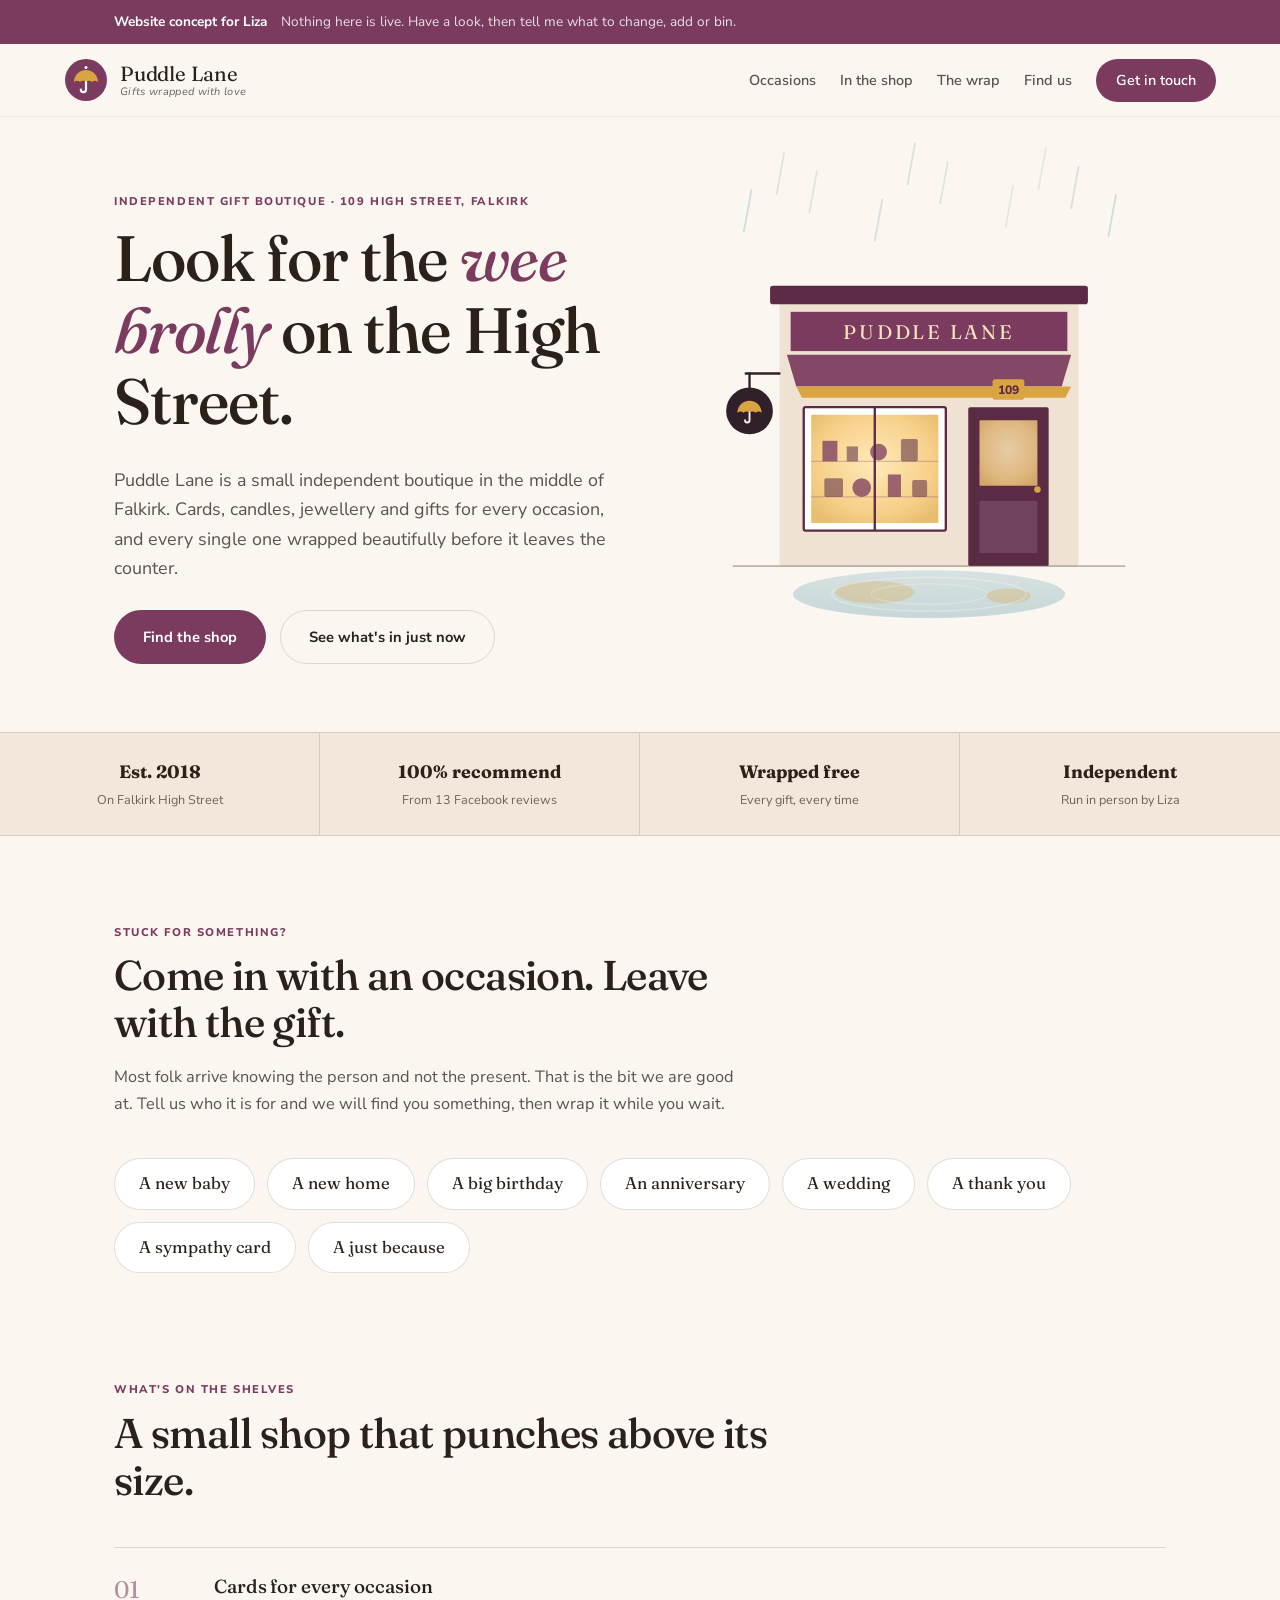
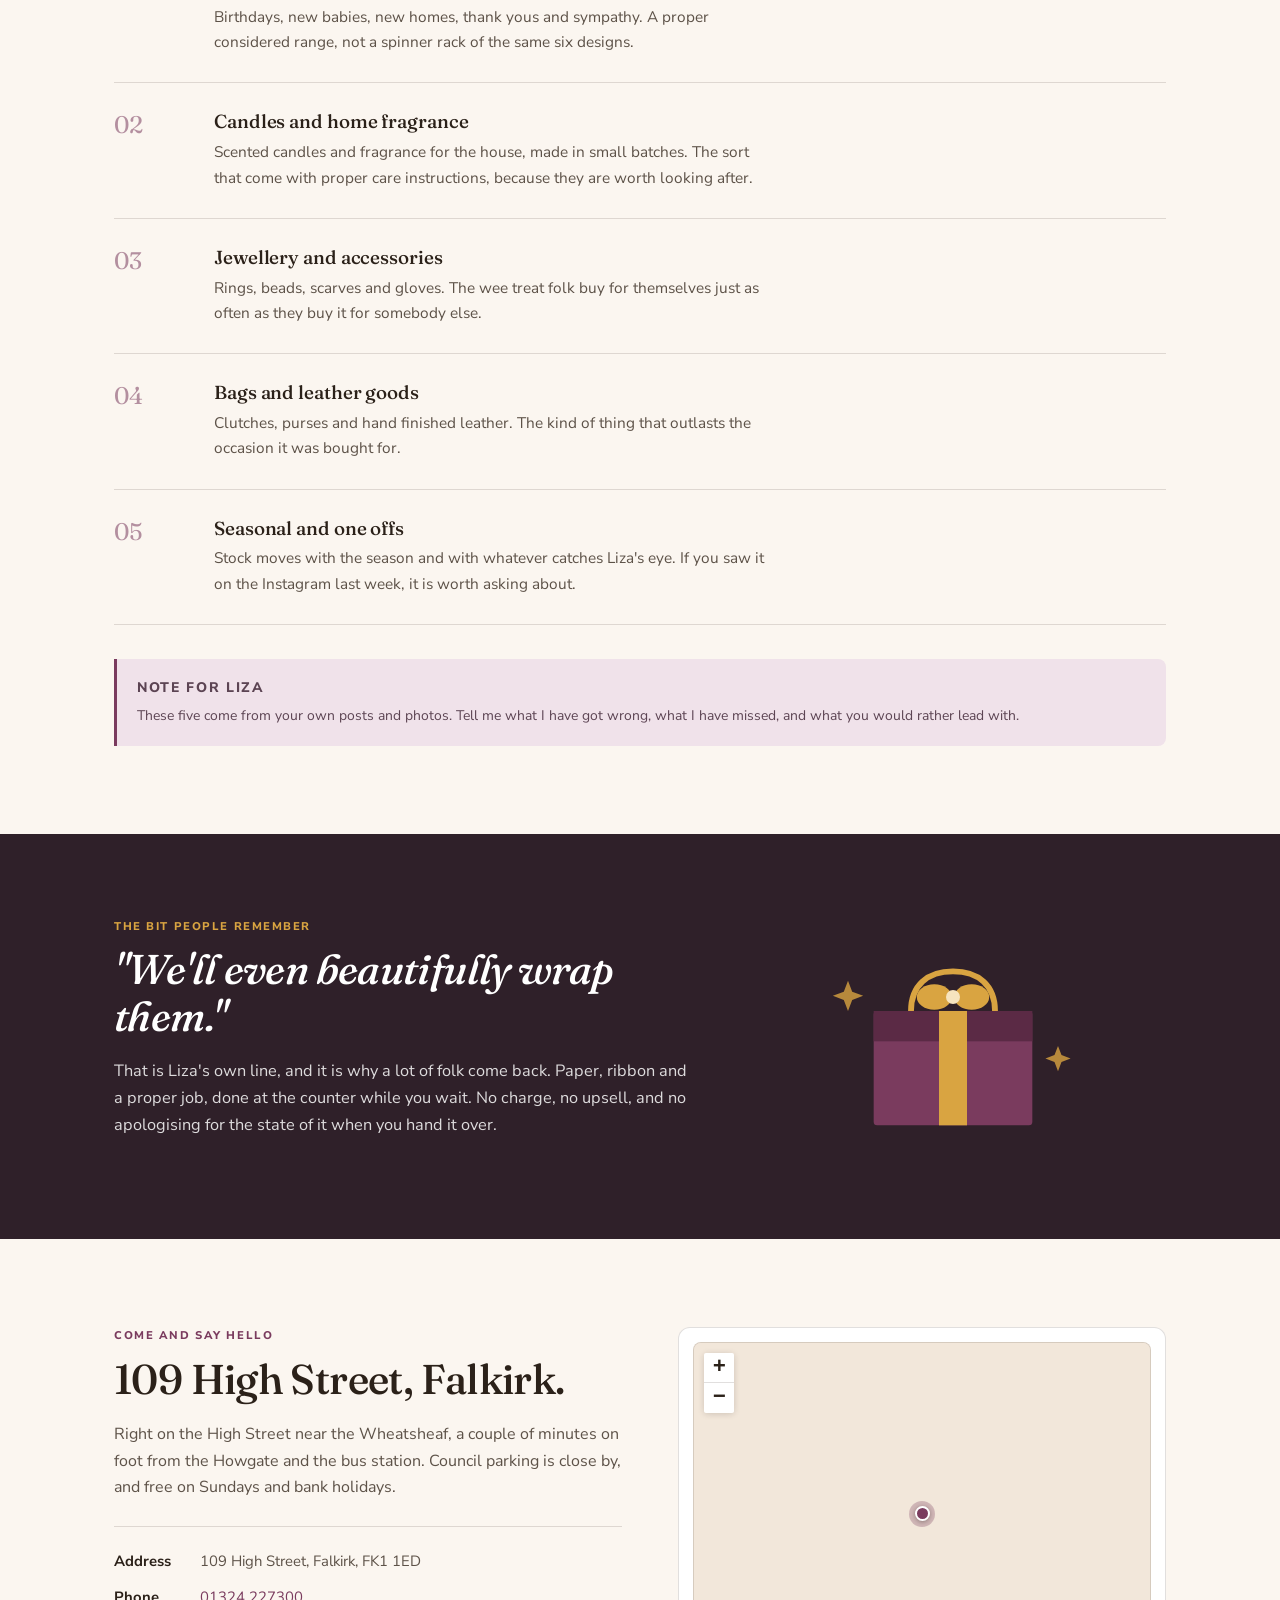
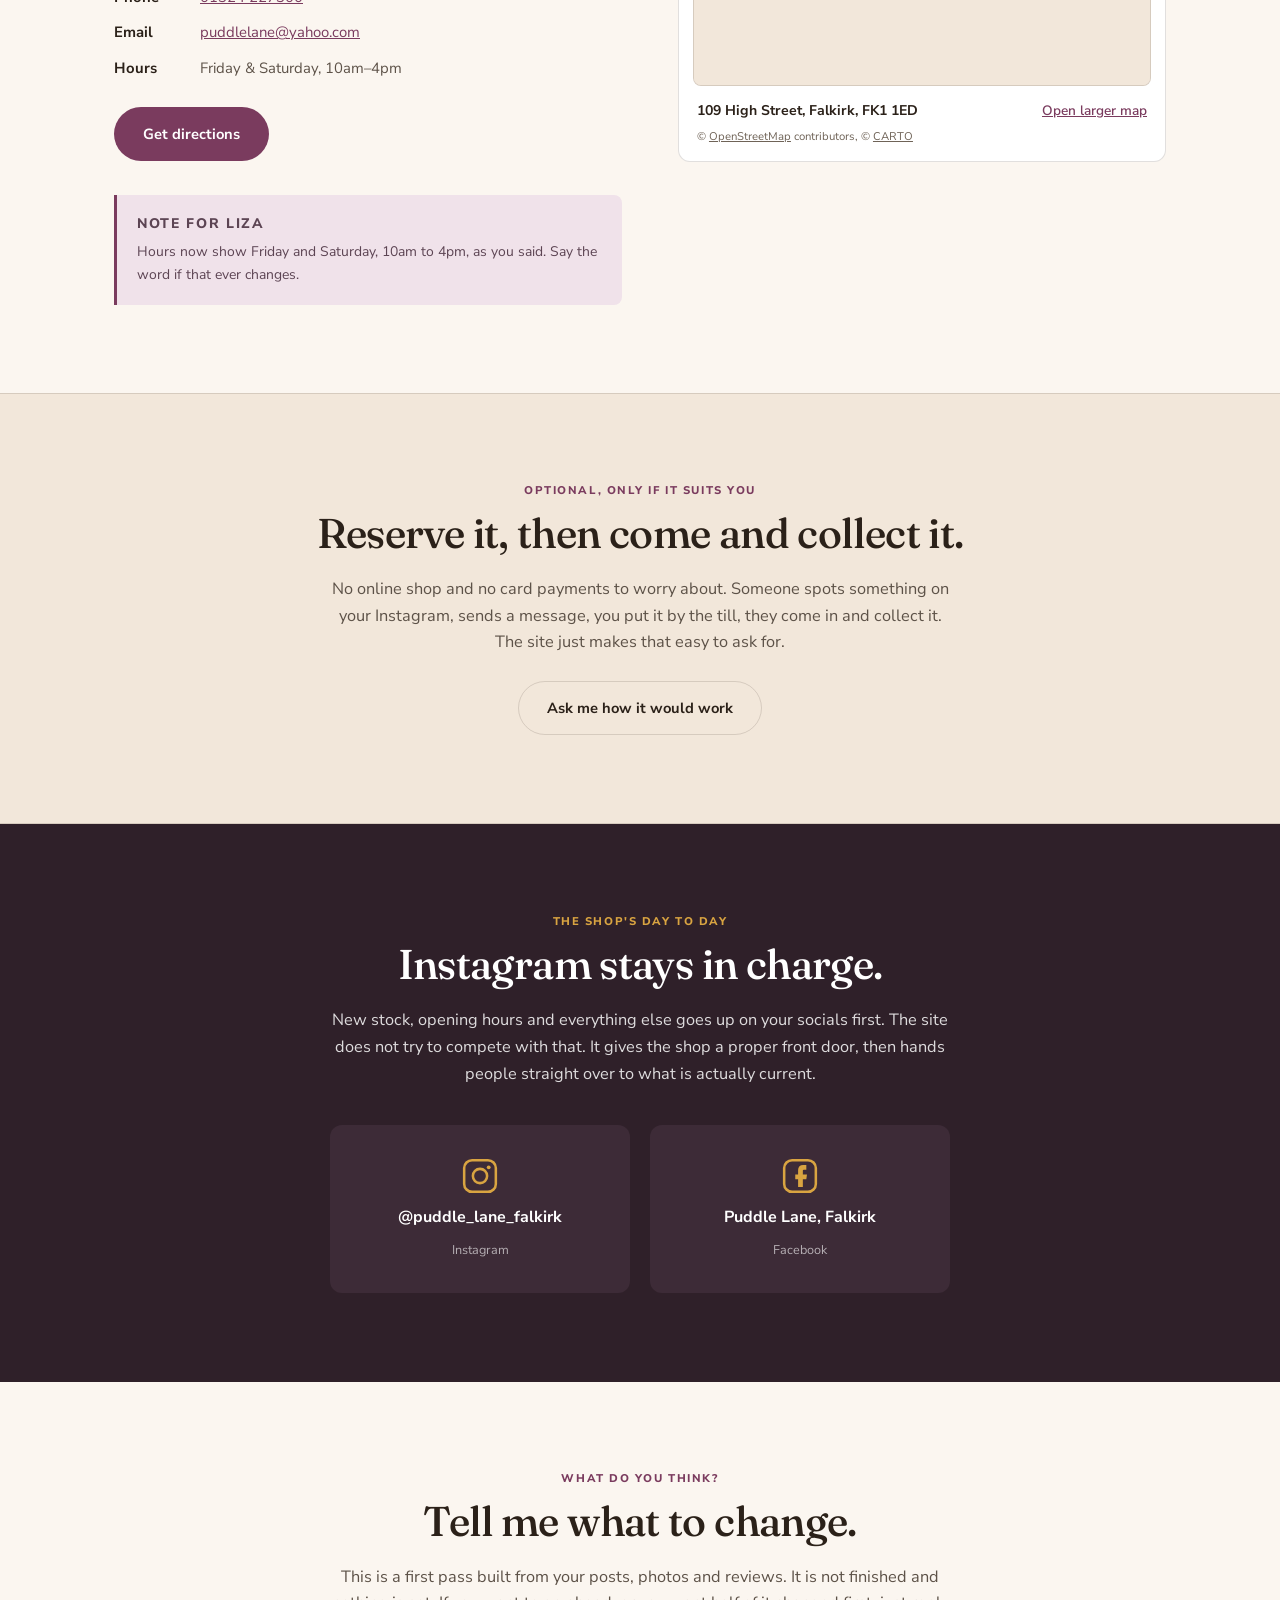
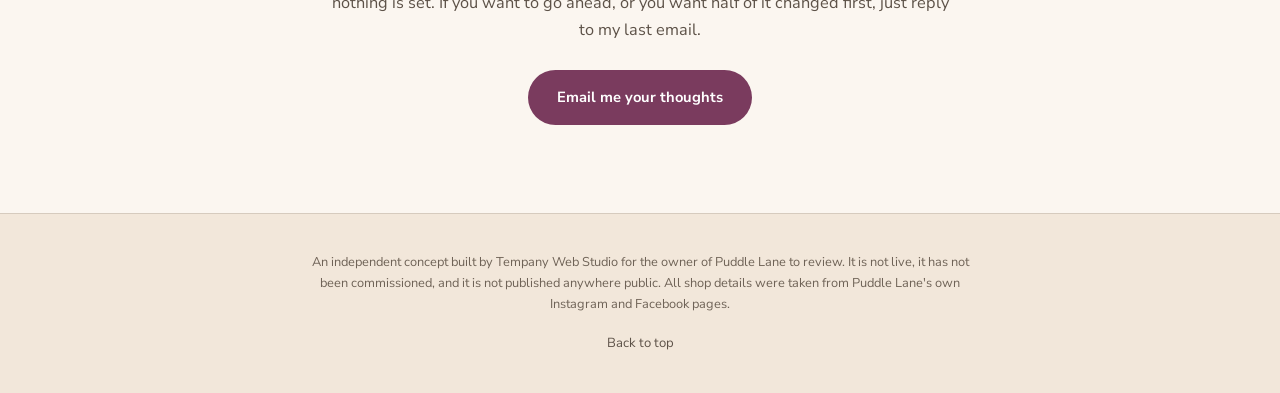
==== index.html @ f60db96d "Add real opening hours (Fri & Sat, 10am-4pm) from Liza's feedback" ====
<!DOCTYPE html>
<html lang="en-GB">
<head>
<meta charset="UTF-8">
<meta name="viewport" content="width=device-width, initial-scale=1">
<title>Puddle Lane — Website Concept</title>
<meta name="description" content="A website concept for Puddle Lane, an independent gift boutique at 109 High Street, Falkirk.">
<meta name="robots" content="noindex, nofollow">
<link rel="preconnect" href="https://fonts.googleapis.com">
<link rel="preconnect" href="https://fonts.gstatic.com" crossorigin>
<link href="https://fonts.googleapis.com/css2?family=Fraunces:ital,opsz,wght@0,9..144,400;0,9..144,500;0,9..144,600;1,9..144,400;1,9..144,500&family=Nunito+Sans:wght@400;600;700;800&display=swap" rel="stylesheet">
<link rel="stylesheet" href="vendor/leaflet/leaflet.css">
<link rel="stylesheet" href="style.css">
</head>
<body>

<div class="review-banner">
  <div class="review-banner__inner">
    <strong>Website concept for Liza</strong>
    <span>Nothing here is live. Have a look, then tell me what to change, add or bin.</span>
  </div>
</div>

<header class="site-header" id="top">
  <a class="brand" href="#top">
    <span class="brand-mark" aria-hidden="true">
      <svg viewBox="0 0 44 44" width="44" height="44">
        <circle cx="22" cy="22" r="21" class="mark-bg"/>
        <path d="M10 24c0-6.6 5.4-12 12-12s12 5.4 12 12c-2.4-1.8-4-1.8-6 0-2-1.8-4-1.8-6 0-2-1.8-4-1.8-6 0-2-1.8-3.6-1.8-6 0z" class="mark-canopy"/>
        <path d="M22 24v7.5a2.6 2.6 0 0 1-5.2 0" class="mark-handle"/>
        <circle cx="22" cy="9.4" r="1.5" class="mark-dot"/>
      </svg>
    </span>
    <span class="brand-text">
      <span class="brand-name">Puddle Lane</span>
      <span class="brand-tag">Gifts wrapped with love</span>
    </span>
  </a>
  <button class="menu-toggle" type="button" aria-expanded="false" aria-controls="main-nav" aria-label="Open menu"><span></span><span></span><span></span></button>
  <nav id="main-nav" class="main-nav" aria-label="Main navigation">
    <a href="#occasions">Occasions</a>
    <a href="#shop">In the shop</a>
    <a href="#wrap">The wrap</a>
    <a href="#visit">Find us</a>
    <a class="nav-cta" href="#contact">Get in touch</a>
  </nav>
</header>

<main>

  <section class="hero">
    <div class="hero-copy">
      <p class="eyebrow">Independent gift boutique &middot; 109 High Street, Falkirk</p>
      <h1>Look for the <em>wee brolly</em> on the High Street.</h1>
      <p class="lead">Puddle Lane is a small independent boutique in the middle of Falkirk. Cards, candles, jewellery and gifts for every occasion, and every single one wrapped beautifully before it leaves the counter.</p>
      <div class="hero-actions">
        <a class="button button-primary" href="#visit">Find the shop</a>
        <a class="button button-ghost" href="https://www.instagram.com/puddle_lane_falkirk/" target="_blank" rel="noreferrer">See what's in just now</a>
      </div>
    </div>
    <div class="hero-art" aria-hidden="true">
      <svg viewBox="0 0 460 470" class="art-shop" role="img">
        <defs>
          <radialGradient id="glow" cx="50%" cy="45%" r="65%">
            <stop offset="0%" stop-color="#ffe9b8"/>
            <stop offset="70%" stop-color="#f6d089"/>
            <stop offset="100%" stop-color="#e8bd6f"/>
          </radialGradient>
          <linearGradient id="puddleGrad" x1="0" y1="0" x2="0" y2="1">
            <stop offset="0%" stop-color="#b9d2d6"/>
            <stop offset="100%" stop-color="#9dbcc2"/>
          </linearGradient>
        </defs>

        <g class="rain">
          <line x1="40"  y1="-20" x2="32"  y2="24"/>
          <line x1="110" y1="-40" x2="102" y2="4"/>
          <line x1="180" y1="-10" x2="172" y2="34"/>
          <line x1="250" y1="-50" x2="242" y2="-6"/>
          <line x1="320" y1="-25" x2="312" y2="19"/>
          <line x1="390" y1="-45" x2="382" y2="-1"/>
          <line x1="430" y1="-15" x2="422" y2="29"/>
          <line x1="75"  y1="-60" x2="67"  y2="-16"/>
          <line x1="215" y1="-70" x2="207" y2="-26"/>
          <line x1="355" y1="-65" x2="347" y2="-21"/>
        </g>

        <!-- shopfront -->
        <rect x="70" y="96" width="320" height="286" rx="3" class="s-facade"/>
        <rect x="60" y="82" width="340" height="20" rx="3" class="s-cornice"/>

        <!-- fascia -->
        <rect x="82" y="110" width="296" height="42" class="s-fascia"/>
        <text x="230" y="139" text-anchor="middle" class="s-fascia-text">PUDDLE LANE</text>

        <!-- awning -->
        <path d="M78 156h304l-10 34H88z" class="s-awning"/>
        <path d="M88 190h294l-6 12H94z" class="s-awning-hem"/>

        <!-- window -->
        <rect x="96" y="212" width="152" height="132" rx="2" class="s-window-frame"/>
        <rect x="104" y="220" width="136" height="116" rx="1" fill="url(#glow)"/>
        <line x1="104" y1="270" x2="240" y2="270" class="s-shelf"/>
        <line x1="104" y1="308" x2="240" y2="308" class="s-shelf"/>
        <!-- window display -->
        <rect x="116" y="248" width="16" height="22" class="s-item-a"/>
        <rect x="142" y="254" width="12" height="16" class="s-item-b"/>
        <circle cx="176" cy="260" r="9" class="s-item-a"/>
        <rect x="200" y="246" width="18" height="24" rx="2" class="s-item-b"/>
        <rect x="118" y="288" width="20" height="20" rx="2" class="s-item-b"/>
        <circle cx="158" cy="298" r="10" class="s-item-a"/>
        <rect x="186" y="284" width="14" height="24" class="s-item-a"/>
        <rect x="212" y="290" width="16" height="18" rx="2" class="s-item-b"/>
        <line x1="172" y1="212" x2="172" y2="344" class="s-mullion"/>

        <!-- door -->
        <rect x="272" y="212" width="86" height="170" rx="2" class="s-door"/>
        <rect x="284" y="226" width="62" height="70" rx="1" fill="url(#glow)" opacity="0.85"/>
        <circle cx="346" cy="300" r="3.5" class="s-handle"/>
        <rect x="284" y="312" width="62" height="56" rx="2" class="s-door-panel"/>

        <!-- number plaque -->
        <rect x="298" y="182" width="34" height="22" rx="3" class="s-plaque"/>
        <text x="315" y="198" text-anchor="middle" class="s-plaque-text">109</text>

        <!-- hanging sign with brolly -->
        <line x1="70" y1="176" x2="34" y2="176" class="s-bracket"/>
        <line x1="38" y1="176" x2="38" y2="192" class="s-bracket"/>
        <circle cx="38" cy="216" r="25" class="s-sign"/>
        <path d="M25 218c0-7.2 5.8-13 13-13s13 5.8 13 13c-2.6-2-4.3-2-6.5 0-2.2-2-4.3-2-6.5 0-2.2-2-4.3-2-6.5 0-2.2-2-3.9-2-6.5 0z" class="s-sign-canopy"/>
        <path d="M38 218v8a2.4 2.4 0 0 1-4.8 0" class="s-sign-handle"/>

        <!-- pavement -->
        <line x1="20" y1="382" x2="440" y2="382" class="s-kerb"/>

        <!-- puddle + reflection -->
        <ellipse cx="230" cy="412" rx="146" ry="26" fill="url(#puddleGrad)" opacity="0.55"/>
        <ellipse cx="172" cy="410" rx="42" ry="12" class="s-reflect"/>
        <ellipse cx="315" cy="414" rx="24" ry="8" class="s-reflect"/>
        <ellipse cx="230" cy="412" rx="146" ry="26" class="s-ripple r1"/>
        <ellipse cx="230" cy="412" rx="104" ry="18" class="s-ripple r2"/>
        <ellipse cx="230" cy="412" rx="62"  ry="11" class="s-ripple r3"/>
      </svg>
    </div>
  </section>

  <section class="strip">
    <div class="strip-item"><strong>Est. 2018</strong><span>On Falkirk High Street</span></div>
    <div class="strip-item"><strong>100% recommend</strong><span>From 13 Facebook reviews</span></div>
    <div class="strip-item"><strong>Wrapped free</strong><span>Every gift, every time</span></div>
    <div class="strip-item"><strong>Independent</strong><span>Run in person by Liza</span></div>
  </section>

  <section id="occasions" class="section">
    <div class="section-head">
      <p class="eyebrow">Stuck for something?</p>
      <h2>Come in with an occasion. Leave with the gift.</h2>
      <p class="section-lead">Most folk arrive knowing the person and not the present. That is the bit we are good at. Tell us who it is for and we will find you something, then wrap it while you wait.</p>
    </div>
    <ul class="occasion-list">
      <li>A new baby</li>
      <li>A new home</li>
      <li>A big birthday</li>
      <li>An anniversary</li>
      <li>A wedding</li>
      <li>A thank you</li>
      <li>A sympathy card</li>
      <li>A just because</li>
    </ul>
  </section>

  <section id="shop" class="section section-shop">
    <div class="section-head">
      <p class="eyebrow">What's on the shelves</p>
      <h2>A small shop that punches above its size.</h2>
    </div>
    <ol class="shelf-list">
      <li class="shelf-item">
        <span class="shelf-num">01</span>
        <div class="shelf-body">
          <h3>Cards for every occasion</h3>
          <p>Birthdays, new babies, new homes, thank yous and sympathy. A proper considered range, not a spinner rack of the same six designs.</p>
        </div>
      </li>
      <li class="shelf-item">
        <span class="shelf-num">02</span>
        <div class="shelf-body">
          <h3>Candles and home fragrance</h3>
          <p>Scented candles and fragrance for the house, made in small batches. The sort that come with proper care instructions, because they are worth looking after.</p>
        </div>
      </li>
      <li class="shelf-item">
        <span class="shelf-num">03</span>
        <div class="shelf-body">
          <h3>Jewellery and accessories</h3>
          <p>Rings, beads, scarves and gloves. The wee treat folk buy for themselves just as often as they buy it for somebody else.</p>
        </div>
      </li>
      <li class="shelf-item">
        <span class="shelf-num">04</span>
        <div class="shelf-body">
          <h3>Bags and leather goods</h3>
          <p>Clutches, purses and hand finished leather. The kind of thing that outlasts the occasion it was bought for.</p>
        </div>
      </li>
      <li class="shelf-item">
        <span class="shelf-num">05</span>
        <div class="shelf-body">
          <h3>Seasonal and one offs</h3>
          <p>Stock moves with the season and with whatever catches Liza's eye. If you saw it on the Instagram last week, it is worth asking about.</p>
        </div>
      </li>
    </ol>
    <aside class="review-note">
      <p class="review-note__label">Note for Liza</p>
      <p>These five come from your own posts and photos. Tell me what I have got wrong, what I have missed, and what you would rather lead with.</p>
    </aside>
  </section>

  <section id="wrap" class="feature">
    <div class="feature-inner">
      <div class="feature-copy">
        <p class="eyebrow light">The bit people remember</p>
        <h2 class="light">"We'll even beautifully wrap them."</h2>
        <p class="section-lead light">That is Liza's own line, and it is why a lot of folk come back. Paper, ribbon and a proper job, done at the counter while you wait. No charge, no upsell, and no apologising for the state of it when you hand it over.</p>
      </div>
      <div class="feature-art" aria-hidden="true">
        <svg viewBox="0 0 240 200">
          <rect x="52" y="78" width="136" height="98" rx="3" class="w-box"/>
          <rect x="52" y="78" width="136" height="26" class="w-lid"/>
          <rect x="108" y="78" width="24" height="98" class="w-ribbon"/>
          <path d="M84 78c0-22 14-34 36-34s36 12 36 34" class="w-bow-line"/>
          <ellipse cx="104" cy="66" rx="15" ry="11" class="w-bow"/>
          <ellipse cx="136" cy="66" rx="15" ry="11" class="w-bow"/>
          <circle cx="120" cy="66" r="6" class="w-knot"/>
          <path d="M30 52l3.6 9.4 9.4 3.6-9.4 3.6L30 78l-3.6-9.4L17 65l9.4-3.6z" class="w-spark"/>
          <path d="M210 108l3 7.8 7.8 3-7.8 3-3 7.8-3-7.8-7.8-3 7.8-3z" class="w-spark"/>
        </svg>
      </div>
    </div>
  </section>

  <section id="visit" class="section split">
    <div class="split-copy">
      <p class="eyebrow">Come and say hello</p>
      <h2>109 High Street, Falkirk.</h2>
      <p>Right on the High Street near the Wheatsheaf, a couple of minutes on foot from the Howgate and the bus station. Council parking is close by, and free on Sundays and bank holidays.</p>
      <div class="visit-facts">
        <div><strong>Address</strong><span>109 High Street, Falkirk, FK1 1ED</span></div>
        <div><strong>Phone</strong><span><a href="tel:+441324227300">01324 227300</a></span></div>
        <div><strong>Email</strong><span><a href="mailto:puddlelane@yahoo.com">puddlelane@yahoo.com</a></span></div>
        <div><strong>Hours</strong><span>Friday &amp; Saturday, 10am&ndash;4pm</span></div>
      </div>
      <a class="button button-primary" href="https://www.google.com/maps/search/?api=1&amp;query=109%20High%20Street%2C%20Falkirk%2C%20FK1%201ED" target="_blank" rel="noreferrer">Get directions</a>
      <aside class="review-note">
        <p class="review-note__label">Note for Liza</p>
        <p>Hours now show Friday and Saturday, 10am to 4pm, as you said. Say the word if that ever changes.</p>
      </aside>
    </div>
    <div class="split-map">
      <div class="map-frame">
        <div id="shop-map" role="img" aria-label="Map showing Puddle Lane at 109 High Street, Falkirk"></div>
      </div>
      <div class="map-foot">
        <span class="map-pin">109 High Street, Falkirk, FK1 1ED</span>
        <a href="https://www.google.com/maps/search/?api=1&amp;query=109%20High%20Street%2C%20Falkirk%2C%20FK1%201ED" target="_blank" rel="noreferrer">Open larger map</a>
      </div>
      <p class="map-attrib">&copy; <a href="https://www.openstreetmap.org/copyright" target="_blank" rel="noreferrer">OpenStreetMap</a> contributors, &copy; <a href="https://carto.com/attributions" target="_blank" rel="noreferrer">CARTO</a></p>
    </div>
  </section>

  <section id="collect" class="section band">
    <p class="eyebrow">Optional, only if it suits you</p>
    <h2>Reserve it, then come and collect it.</h2>
    <p class="section-lead center">No online shop and no card payments to worry about. Someone spots something on your Instagram, sends a message, you put it by the till, they come in and collect it. The site just makes that easy to ask for.</p>
    <a class="button button-ghost" href="#contact">Ask me how it would work</a>
  </section>

  <section id="follow" class="section band dark">
    <p class="eyebrow light">The shop's day to day</p>
    <h2 class="light">Instagram stays in charge.</h2>
    <p class="section-lead light center">New stock, opening hours and everything else goes up on your socials first. The site does not try to compete with that. It gives the shop a proper front door, then hands people straight over to what is actually current.</p>
    <div class="follow-grid">
      <a class="follow-card" href="https://www.instagram.com/puddle_lane_falkirk/" target="_blank" rel="noreferrer">
        <svg viewBox="0 0 24 24" class="follow-icon" aria-hidden="true"><rect x="2" y="2" width="20" height="20" rx="5" class="f-line i-nofill"/><circle cx="12" cy="12" r="4.5" class="f-line i-nofill"/><circle cx="17.5" cy="6.5" r="1.2" class="f-dot"/></svg>
        <span class="follow-name">@puddle_lane_falkirk</span>
        <span class="follow-sub">Instagram</span>
      </a>
      <a class="follow-card" href="https://www.facebook.com/puddlelanegifts/" target="_blank" rel="noreferrer">
        <svg viewBox="0 0 24 24" class="follow-icon" aria-hidden="true"><rect x="2" y="2" width="20" height="20" rx="5" class="f-line i-nofill"/><path d="M14 8h2V5h-2c-2 0-3.2 1.2-3.2 3.2V11H9v3h1.8v5h3v-5H16l.4-3h-2.6V8.6c0-.4.2-.6.6-.6z" class="f-fill"/></svg>
        <span class="follow-name">Puddle Lane, Falkirk</span>
        <span class="follow-sub">Facebook</span>
      </a>
    </div>
  </section>

  <section id="contact" class="section contact">
    <p class="eyebrow">What do you think?</p>
    <h2>Tell me what to change.</h2>
    <p class="section-lead">This is a first pass built from your posts, photos and reviews. It is not finished and nothing is set. If you want to go ahead, or you want half of it changed first, just reply to my last email.</p>
    <div class="contact-facts">
      <a class="button button-primary" href="mailto:tempanywebstudios@gmail.com?subject=Puddle%20Lane%20website">Email me your thoughts</a>
    </div>
  </section>

</main>

<footer class="site-footer">
  <p>An independent concept built by Tempany Web Studio for the owner of Puddle Lane to review. It is not live, it has not been commissioned, and it is not published anywhere public. All shop details were taken from Puddle Lane's own Instagram and Facebook pages.</p>
  <a class="back-to-top" href="#top">Back to top</a>
</footer>

<script src="vendor/leaflet/leaflet.js"></script>
<script src="script.js"></script>
</body>
</html>
---- vendor/leaflet/leaflet.css ----
/* required styles */

.leaflet-pane,
.leaflet-tile,
.leaflet-marker-icon,
.leaflet-marker-shadow,
.leaflet-tile-container,
.leaflet-pane > svg,
.leaflet-pane > canvas,
.leaflet-zoom-box,
.leaflet-image-layer,
.leaflet-layer {
	position: absolute;
	left: 0;
	top: 0;
	}
.leaflet-container {
	overflow: hidden;
	}
.leaflet-tile,
.leaflet-marker-icon,
.leaflet-marker-shadow {
	-webkit-user-select: none;
	   -moz-user-select: none;
	        user-select: none;
	  -webkit-user-drag: none;
	}
/* Prevents IE11 from highlighting tiles in blue */
.leaflet-tile::selection {
	background: transparent;
}
/* Safari renders non-retina tile on retina better with this, but Chrome is worse */
.leaflet-safari .leaflet-tile {
	image-rendering: -webkit-optimize-contrast;
	}
/* hack that prevents hw layers "stretching" when loading new tiles */
.leaflet-safari .leaflet-tile-container {
	width: 1600px;
	height: 1600px;
	-webkit-transform-origin: 0 0;
	}
.leaflet-marker-icon,
.leaflet-marker-shadow {
	display: block;
	}
/* .leaflet-container svg: reset svg max-width decleration shipped in Joomla! (joomla.org) 3.x */
/* .leaflet-container img: map is broken in FF if you have max-width: 100% on tiles */
.leaflet-container .leaflet-overlay-pane svg {
	max-width: none !important;
	max-height: none !important;
	}
.leaflet-container .leaflet-marker-pane img,
.leaflet-container .leaflet-shadow-pane img,
.leaflet-container .leaflet-tile-pane img,
.leaflet-container img.leaflet-image-layer,
.leaflet-container .leaflet-tile {
	max-width: none !important;
	max-height: none !important;
	width: auto;
	padding: 0;
	}

.leaflet-container img.leaflet-tile {
	/* See: https://bugs.chromium.org/p/chromium/issues/detail?id=600120 */
	mix-blend-mode: plus-lighter;
}

.leaflet-container.leaflet-touch-zoom {
	-ms-touch-action: pan-x pan-y;
	touch-action: pan-x pan-y;
	}
.leaflet-container.leaflet-touch-drag {
	-ms-touch-action: pinch-zoom;
	/* Fallback for FF which doesn't support pinch-zoom */
	touch-action: none;
	touch-action: pinch-zoom;
}
.leaflet-container.leaflet-touch-drag.leaflet-touch-zoom {
	-ms-touch-action: none;
	touch-action: none;
}
.leaflet-container {
	-webkit-tap-highlight-color: transparent;
}
.leaflet-container a {
	-webkit-tap-highlight-color: rgba(51, 181, 229, 0.4);
}
.leaflet-tile {
	filter: inherit;
	visibility: hidden;
	}
.leaflet-tile-loaded {
	visibility: inherit;
	}
.leaflet-zoom-box {
	width: 0;
	height: 0;
	-moz-box-sizing: border-box;
	     box-sizing: border-box;
	z-index: 800;
	}
/* workaround for https://bugzilla.mozilla.org/show_bug.cgi?id=888319 */
.leaflet-overlay-pane svg {
	-moz-user-select: none;
	}

.leaflet-pane         { z-index: 400; }

.leaflet-tile-pane    { z-index: 200; }
.leaflet-overlay-pane { z-index: 400; }
.leaflet-shadow-pane  { z-index: 500; }
.leaflet-marker-pane  { z-index: 600; }
.leaflet-tooltip-pane   { z-index: 650; }
.leaflet-popup-pane   { z-index: 700; }

.leaflet-map-pane canvas { z-index: 100; }
.leaflet-map-pane svg    { z-index: 200; }

.leaflet-vml-shape {
	width: 1px;
	height: 1px;
	}
.lvml {
	behavior: url(#default#VML);
	display: inline-block;
	position: absolute;
	}


/* control positioning */

.leaflet-control {
	position: relative;
	z-index: 800;
	pointer-events: visiblePainted; /* IE 9-10 doesn't have auto */
	pointer-events: auto;
	}
.leaflet-top,
.leaflet-bottom {
	position: absolute;
	z-index: 1000;
	pointer-events: none;
	}
.leaflet-top {
	top: 0;
	}
.leaflet-right {
	right: 0;
	}
.leaflet-bottom {
	bottom: 0;
	}
.leaflet-left {
	left: 0;
	}
.leaflet-control {
	float: left;
	clear: both;
	}
.leaflet-right .leaflet-control {
	float: right;
	}
.leaflet-top .leaflet-control {
	margin-top: 10px;
	}
.leaflet-bottom .leaflet-control {
	margin-bottom: 10px;
	}
.leaflet-left .leaflet-control {
	margin-left: 10px;
	}
.leaflet-right .leaflet-control {
	margin-right: 10px;
	}


/* zoom and fade animations */

.leaflet-fade-anim .leaflet-popup {
	opacity: 0;
	-webkit-transition: opacity 0.2s linear;
	   -moz-transition: opacity 0.2s linear;
	        transition: opacity 0.2s linear;
	}
.leaflet-fade-anim .leaflet-map-pane .leaflet-popup {
	opacity: 1;
	}
.leaflet-zoom-animated {
	-webkit-transform-origin: 0 0;
	    -ms-transform-origin: 0 0;
	        transform-origin: 0 0;
	}
svg.leaflet-zoom-animated {
	will-change: transform;
}

.leaflet-zoom-anim .leaflet-zoom-animated {
	-webkit-transition: -webkit-transform 0.25s cubic-bezier(0,0,0.25,1);
	   -moz-transition:    -moz-transform 0.25s cubic-bezier(0,0,0.25,1);
	        transition:         transform 0.25s cubic-bezier(0,0,0.25,1);
	}
.leaflet-zoom-anim .leaflet-tile,
.leaflet-pan-anim .leaflet-tile {
	-webkit-transition: none;
	   -moz-transition: none;
	        transition: none;
	}

.leaflet-zoom-anim .leaflet-zoom-hide {
	visibility: hidden;
	}


/* cursors */

.leaflet-interactive {
	cursor: pointer;
	}
.leaflet-grab {
	cursor: -webkit-grab;
	cursor:    -moz-grab;
	cursor:         grab;
	}
.leaflet-crosshair,
.leaflet-crosshair .leaflet-interactive {
	cursor: crosshair;
	}
.leaflet-popup-pane,
.leaflet-control {
	cursor: auto;
	}
.leaflet-dragging .leaflet-grab,
.leaflet-dragging .leaflet-grab .leaflet-interactive,
.leaflet-dragging .leaflet-marker-draggable {
	cursor: move;
	cursor: -webkit-grabbing;
	cursor:    -moz-grabbing;
	cursor:         grabbing;
	}

/* marker & overlays interactivity */
.leaflet-marker-icon,
.leaflet-marker-shadow,
.leaflet-image-layer,
.leaflet-pane > svg path,
.leaflet-tile-container {
	pointer-events: none;
	}

.leaflet-marker-icon.leaflet-interactive,
.leaflet-image-layer.leaflet-interactive,
.leaflet-pane > svg path.leaflet-interactive,
svg.leaflet-image-layer.leaflet-interactive path {
	pointer-events: visiblePainted; /* IE 9-10 doesn't have auto */
	pointer-events: auto;
	}

/* visual tweaks */

.leaflet-container {
	background: #ddd;
	outline-offset: 1px;
	}
.leaflet-container a {
	color: #0078A8;
	}
.leaflet-zoom-box {
	border: 2px dotted #38f;
	background: rgba(255,255,255,0.5);
	}


/* general typography */
.leaflet-container {
	font-family: "Helvetica Neue", Arial, Helvetica, sans-serif;
	font-size: 12px;
	font-size: 0.75rem;
	line-height: 1.5;
	}


/* general toolbar styles */

.leaflet-bar {
	box-shadow: 0 1px 5px rgba(0,0,0,0.65);
	border-radius: 4px;
	}
.leaflet-bar a {
	background-color: #fff;
	border-bottom: 1px solid #ccc;
	width: 26px;
	height: 26px;
	line-height: 26px;
	display: block;
	text-align: center;
	text-decoration: none;
	color: black;
	}
.leaflet-bar a,
.leaflet-control-layers-toggle {
	background-position: 50% 50%;
	background-repeat: no-repeat;
	display: block;
	}
.leaflet-bar a:hover,
.leaflet-bar a:focus {
	background-color: #f4f4f4;
	}
.leaflet-bar a:first-child {
	border-top-left-radius: 4px;
	border-top-right-radius: 4px;
	}
.leaflet-bar a:last-child {
	border-bottom-left-radius: 4px;
	border-bottom-right-radius: 4px;
	border-bottom: none;
	}
.leaflet-bar a.leaflet-disabled {
	cursor: default;
	background-color: #f4f4f4;
	color: #bbb;
	}

.leaflet-touch .leaflet-bar a {
	width: 30px;
	height: 30px;
	line-height: 30px;
	}
.leaflet-touch .leaflet-bar a:first-child {
	border-top-left-radius: 2px;
	border-top-right-radius: 2px;
	}
.leaflet-touch .leaflet-bar a:last-child {
	border-bottom-left-radius: 2px;
	border-bottom-right-radius: 2px;
	}

/* zoom control */

.leaflet-control-zoom-in,
.leaflet-control-zoom-out {
	font: bold 18px 'Lucida Console', Monaco, monospace;
	text-indent: 1px;
	}

.leaflet-touch .leaflet-control-zoom-in, .leaflet-touch .leaflet-control-zoom-out  {
	font-size: 22px;
	}


/* layers control */

.leaflet-control-layers {
	box-shadow: 0 1px 5px rgba(0,0,0,0.4);
	background: #fff;
	border-radius: 5px;
	}
.leaflet-control-layers-toggle {
	background-image: url(images/layers.png);
	width: 36px;
	height: 36px;
	}
.leaflet-retina .leaflet-control-layers-toggle {
	background-image: url(images/layers-2x.png);
	background-size: 26px 26px;
	}
.leaflet-touch .leaflet-control-layers-toggle {
	width: 44px;
	height: 44px;
	}
.leaflet-control-layers .leaflet-control-layers-list,
.leaflet-control-layers-expanded .leaflet-control-layers-toggle {
	display: none;
	}
.leaflet-control-layers-expanded .leaflet-control-layers-list {
	display: block;
	position: relative;
	}
.leaflet-control-layers-expanded {
	padding: 6px 10px 6px 6px;
	color: #333;
	background: #fff;
	}
.leaflet-control-layers-scrollbar {
	overflow-y: scroll;
	overflow-x: hidden;
	padding-right: 5px;
	}
.leaflet-control-layers-selector {
	margin-top: 2px;
	position: relative;
	top: 1px;
	}
.leaflet-control-layers label {
	display: block;
	font-size: 13px;
	font-size: 1.08333em;
	}
.leaflet-control-layers-separator {
	height: 0;
	border-top: 1px solid #ddd;
	margin: 5px -10px 5px -6px;
	}

/* Default icon URLs */
.leaflet-default-icon-path { /* used only in path-guessing heuristic, see L.Icon.Default */
	background-image: url(images/marker-icon.png);
	}


/* attribution and scale controls */

.leaflet-container .leaflet-control-attribution {
	background: #fff;
	background: rgba(255, 255, 255, 0.8);
	margin: 0;
	}
.leaflet-control-attribution,
.leaflet-control-scale-line {
	padding: 0 5px;
	color: #333;
	line-height: 1.4;
	}
.leaflet-control-attribution a {
	text-decoration: none;
	}
.leaflet-control-attribution a:hover,
.leaflet-control-attribution a:focus {
	text-decoration: underline;
	}
.leaflet-attribution-flag {
	display: inline !important;
	vertical-align: baseline !important;
	width: 1em;
	height: 0.6669em;
	}
.leaflet-left .leaflet-control-scale {
	margin-left: 5px;
	}
.leaflet-bottom .leaflet-control-scale {
	margin-bottom: 5px;
	}
.leaflet-control-scale-line {
	border: 2px solid #777;
	border-top: none;
	line-height: 1.1;
	padding: 2px 5px 1px;
	white-space: nowrap;
	-moz-box-sizing: border-box;
	     box-sizing: border-box;
	background: rgba(255, 255, 255, 0.8);
	text-shadow: 1px 1px #fff;
	}
.leaflet-control-scale-line:not(:first-child) {
	border-top: 2px solid #777;
	border-bottom: none;
	margin-top: -2px;
	}
.leaflet-control-scale-line:not(:first-child):not(:last-child) {
	border-bottom: 2px solid #777;
	}

.leaflet-touch .leaflet-control-attribution,
.leaflet-touch .leaflet-control-layers,
.leaflet-touch .leaflet-bar {
	box-shadow: none;
	}
.leaflet-touch .leaflet-control-layers,
.leaflet-touch .leaflet-bar {
	border: 2px solid rgba(0,0,0,0.2);
	background-clip: padding-box;
	}


/* popup */

.leaflet-popup {
	position: absolute;
	text-align: center;
	margin-bottom: 20px;
	}
.leaflet-popup-content-wrapper {
	padding: 1px;
	text-align: left;
	border-radius: 12px;
	}
.leaflet-popup-content {
	margin: 13px 24px 13px 20px;
	line-height: 1.3;
	font-size: 13px;
	font-size: 1.08333em;
	min-height: 1px;
	}
.leaflet-popup-content p {
	margin: 17px 0;
	margin: 1.3em 0;
	}
.leaflet-popup-tip-container {
	width: 40px;
	height: 20px;
	position: absolute;
	left: 50%;
	margin-top: -1px;
	margin-left: -20px;
	overflow: hidden;
	pointer-events: none;
	}
.leaflet-popup-tip {
	width: 17px;
	height: 17px;
	padding: 1px;

	margin: -10px auto 0;
	pointer-events: auto;

	-webkit-transform: rotate(45deg);
	   -moz-transform: rotate(45deg);
	    -ms-transform: rotate(45deg);
	        transform: rotate(45deg);
	}
.leaflet-popup-content-wrapper,
.leaflet-popup-tip {
	background: white;
	color: #333;
	box-shadow: 0 3px 14px rgba(0,0,0,0.4);
	}
.leaflet-container a.leaflet-popup-close-button {
	position: absolute;
	top: 0;
	right: 0;
	border: none;
	text-align: center;
	width: 24px;
	height: 24px;
	font: 16px/24px Tahoma, Verdana, sans-serif;
	color: #757575;
	text-decoration: none;
	background: transparent;
	}
.leaflet-container a.leaflet-popup-close-button:hover,
.leaflet-container a.leaflet-popup-close-button:focus {
	color: #585858;
	}
.leaflet-popup-scrolled {
	overflow: auto;
	}

.leaflet-oldie .leaflet-popup-content-wrapper {
	-ms-zoom: 1;
	}
.leaflet-oldie .leaflet-popup-tip {
	width: 24px;
	margin: 0 auto;

	-ms-filter: "progid:DXImageTransform.Microsoft.Matrix(M11=0.70710678, M12=0.70710678, M21=-0.70710678, M22=0.70710678)";
	filter: progid:DXImageTransform.Microsoft.Matrix(M11=0.70710678, M12=0.70710678, M21=-0.70710678, M22=0.70710678);
	}

.leaflet-oldie .leaflet-control-zoom,
.leaflet-oldie .leaflet-control-layers,
.leaflet-oldie .leaflet-popup-content-wrapper,
.leaflet-oldie .leaflet-popup-tip {
	border: 1px solid #999;
	}


/* div icon */

.leaflet-div-icon {
	background: #fff;
	border: 1px solid #666;
	}


/* Tooltip */
/* Base styles for the element that has a tooltip */
.leaflet-tooltip {
	position: absolute;
	padding: 6px;
	background-color: #fff;
	border: 1px solid #fff;
	border-radius: 3px;
	color: #222;
	white-space: nowrap;
	-webkit-user-select: none;
	-moz-user-select: none;
	-ms-user-select: none;
	user-select: none;
	pointer-events: none;
	box-shadow: 0 1px 3px rgba(0,0,0,0.4);
	}
.leaflet-tooltip.leaflet-interactive {
	cursor: pointer;
	pointer-events: auto;
	}
.leaflet-tooltip-top:before,
.leaflet-tooltip-bottom:before,
.leaflet-tooltip-left:before,
.leaflet-tooltip-right:before {
	position: absolute;
	pointer-events: none;
	border: 6px solid transparent;
	background: transparent;
	content: "";
	}

/* Directions */

.leaflet-tooltip-bottom {
	margin-top: 6px;
}
.leaflet-tooltip-top {
	margin-top: -6px;
}
.leaflet-tooltip-bottom:before,
.leaflet-tooltip-top:before {
	left: 50%;
	margin-left: -6px;
	}
.leaflet-tooltip-top:before {
	bottom: 0;
	margin-bottom: -12px;
	border-top-color: #fff;
	}
.leaflet-tooltip-bottom:before {
	top: 0;
	margin-top: -12px;
	margin-left: -6px;
	border-bottom-color: #fff;
	}
.leaflet-tooltip-left {
	margin-left: -6px;
}
.leaflet-tooltip-right {
	margin-left: 6px;
}
.leaflet-tooltip-left:before,
.leaflet-tooltip-right:before {
	top: 50%;
	margin-top: -6px;
	}
.leaflet-tooltip-left:before {
	right: 0;
	margin-right: -12px;
	border-left-color: #fff;
	}
.leaflet-tooltip-right:before {
	left: 0;
	margin-left: -12px;
	border-right-color: #fff;
	}

/* Printing */

@media print {
	/* Prevent printers from removing background-images of controls. */
	.leaflet-control {
		-webkit-print-color-adjust: exact;
		print-color-adjust: exact;
		}
	}
---- style.css ----
:root {
  --cream: #fbf6f0;
  --cream-2: #f2e7da;
  --ink: #2b2119;
  --ink-2: #5d5248;
  --ink-3: #6f6357;
  --line: rgba(43, 33, 25, 0.14);
  --line-2: rgba(43, 33, 25, 0.07);
  --plum: #7a3b5e;
  --plum-dark: #5b2a45;
  --plum-soft: #f0e2ea;
  --gold: #d9a441;
  --gold-soft: #f6e4bf;
  --sky: #a9c4c9;
  --dark: #2f2029;
  --dark-2: #3d2b37;
  --serif: "Fraunces", Georgia, serif;
  --sans: "Nunito Sans", -apple-system, "Segoe UI", sans-serif;
  --wrap: 1180px;
}

* { box-sizing: border-box; }
html { scroll-behavior: smooth; }
body {
  margin: 0;
  background: var(--cream);
  color: var(--ink-2);
  font-family: var(--sans);
  font-size: 16px;
  line-height: 1.65;
  -webkit-font-smoothing: antialiased;
}
img, svg { max-width: 100%; display: block; }
a { color: inherit; }

h1, h2, h3 { font-family: var(--serif); font-weight: 500; color: var(--ink); margin: 0 0 0.45em; line-height: 1.12; letter-spacing: -0.015em; }
h1 { font-size: clamp(2.4rem, 5.4vw, 4rem); }
h1 em { font-style: italic; color: var(--plum); }
h2 { font-size: clamp(1.75rem, 3.4vw, 2.6rem); }
h3 { font-size: 1.18rem; letter-spacing: -0.005em; }
p { margin: 0 0 1em; }

.eyebrow { text-transform: uppercase; letter-spacing: 0.14em; font-size: 0.7rem; font-weight: 800; color: var(--plum); margin: 0 0 0.9em; }
.eyebrow.light { color: var(--gold); }
.center { text-align: center; margin-left: auto; margin-right: auto; }

/* Review banner + notes */
.review-banner { background: var(--plum); color: #fff; font-size: 0.85rem; }
.review-banner__inner { display: flex; flex-wrap: wrap; gap: 4px 14px; padding: 11px 5%; align-items: baseline; max-width: var(--wrap); margin: 0 auto; }
.review-banner__inner span { color: rgba(255,255,255,0.84); }

.review-note { margin-top: 34px; padding: 18px 20px; background: var(--plum-soft); border-left: 3px solid var(--plum); border-radius: 0 8px 8px 0; }
.review-note p { font-size: 0.87rem; margin: 0; color: #5c4453; }
.review-note__label { text-transform: uppercase; letter-spacing: 0.12em; font-size: 0.66rem; font-weight: 800; color: var(--plum); margin: 0 0 5px !important; }

/* Header */
.site-header { position: sticky; top: 0; z-index: 30; display: flex; align-items: center; gap: 24px; padding: 14px 5%; background: rgba(251,246,240,0.93); backdrop-filter: blur(10px); border-bottom: 1px solid var(--line-2); }
.brand { display: flex; align-items: center; gap: 12px; text-decoration: none; color: var(--ink); }
.mark-bg { fill: var(--plum); }
.mark-canopy { fill: var(--gold); }
.mark-handle { fill: none; stroke: #fff; stroke-width: 2.2; stroke-linecap: round; }
.mark-dot { fill: #fff; }
.brand-text { display: flex; flex-direction: column; line-height: 1.18; }
.brand-name { font-family: var(--serif); font-size: 1.28rem; color: var(--ink); letter-spacing: -0.01em; }
.brand-tag { font-size: 0.67rem; letter-spacing: 0.03em; color: var(--ink-3); font-style: italic; }
.main-nav { display: flex; align-items: center; gap: 24px; margin-left: auto; }
.main-nav a { text-decoration: none; font-size: 0.9rem; font-weight: 600; color: var(--ink-2); }
.main-nav a:hover { color: var(--plum); }
.main-nav a.nav-cta { background: var(--plum); color: #fff; padding: 10px 20px; border-radius: 999px; }
.main-nav a.nav-cta:hover { background: var(--plum-dark); color: #fff; }
.menu-toggle { display: none; margin-left: auto; background: none; border: 1px solid var(--line); border-radius: 8px; padding: 9px 11px; flex-direction: column; gap: 4px; cursor: pointer; }
.menu-toggle span { width: 20px; height: 2px; background: var(--ink); display: block; }

/* Buttons */
.button { display: inline-flex; align-items: center; justify-content: center; padding: 14px 28px; font-weight: 700; font-size: 0.92rem; border: 1px solid transparent; border-radius: 999px; cursor: pointer; text-decoration: none; background: var(--ink); color: #fff; transition: background 0.16s ease, color 0.16s ease; }
.button:hover { background: var(--dark); }
.button-primary { background: var(--plum); color: #fff; }
.button-primary:hover { background: var(--plum-dark); }
.button-ghost { background: transparent; color: var(--ink); border-color: var(--line); }
.button-ghost:hover { background: var(--cream-2); color: var(--ink); }
.band.dark .button-ghost, .band .button-ghost { color: var(--ink); }
.hero-actions, .contact-facts { display: flex; flex-wrap: wrap; gap: 14px; align-items: center; margin-top: 26px; }

/* Hero */
.hero { display: grid; grid-template-columns: 1.05fr 0.95fr; gap: 56px; align-items: center; padding: 76px 5% 68px; max-width: var(--wrap); margin: 0 auto; }
.hero .lead { font-size: 1.12rem; max-width: 46ch; }
.hero-art { display: flex; justify-content: center; }
.art-shop { max-width: 430px; width: 100%; overflow: visible; }

.rain line { stroke: var(--sky); stroke-width: 2; stroke-linecap: round; opacity: 0.5; animation: fall 1.5s linear infinite; }
.rain line:nth-child(2n) { animation-duration: 1.9s; opacity: 0.34; }
.rain line:nth-child(3n) { animation-duration: 1.25s; animation-delay: -0.5s; opacity: 0.42; }
.rain line:nth-child(4n) { animation-delay: -0.85s; }
.rain line:nth-child(5n) { animation-duration: 2.1s; animation-delay: -1.2s; opacity: 0.28; }
@keyframes fall { from { transform: translateY(0); } to { transform: translateY(470px); } }

.s-facade { fill: #efe2d2; }
.s-cornice { fill: var(--plum-dark); }
.s-fascia { fill: var(--plum); }
.s-fascia-text { font-family: var(--serif); font-size: 21px; letter-spacing: 0.14em; fill: var(--gold-soft); }
.s-awning { fill: var(--plum); opacity: 0.92; }
.s-awning-hem { fill: var(--gold); }
.s-window-frame { fill: #fff; stroke: var(--plum-dark); stroke-width: 2.5; }
.s-shelf { stroke: rgba(122,59,94,0.28); stroke-width: 1.5; }
.s-mullion { stroke: var(--plum-dark); stroke-width: 2.5; }
.s-item-a { fill: var(--plum); opacity: 0.75; }
.s-item-b { fill: var(--plum-dark); opacity: 0.55; }
.s-door { fill: var(--plum-dark); }
.s-door-panel { fill: rgba(255,255,255,0.12); }
.s-handle { fill: var(--gold); }
.s-plaque { fill: var(--gold); }
.s-plaque-text { font-family: var(--sans); font-size: 13px; font-weight: 800; fill: var(--plum-dark); }
.s-bracket { stroke: var(--dark); stroke-width: 2.5; stroke-linecap: round; }
.s-sign { fill: var(--dark); }
.s-sign-canopy { fill: var(--gold); }
.s-sign-handle { fill: none; stroke: var(--cream); stroke-width: 2; stroke-linecap: round; }
.s-kerb { stroke: var(--ink-3); stroke-width: 2; opacity: 0.45; }
.s-reflect { fill: var(--gold); opacity: 0.3; }
.s-ripple { fill: none; stroke: #fff; stroke-width: 1.4; opacity: 0.45; }
.s-ripple.r2 { opacity: 0.3; }
.s-ripple.r3 { opacity: 0.22; }

/* Strip */
.strip { display: grid; grid-template-columns: repeat(4, 1fr); border-top: 1px solid var(--line); border-bottom: 1px solid var(--line); background: var(--cream-2); }
.strip-item { padding: 24px 4%; text-align: center; border-right: 1px solid var(--line); display: flex; flex-direction: column; gap: 3px; }
.strip-item:last-child { border-right: none; }
.strip-item strong { font-family: var(--serif); font-size: 1.12rem; color: var(--ink); }
.strip-item span { font-size: 0.79rem; color: var(--ink-3); }

/* Sections */
.section { padding: 88px 5%; max-width: var(--wrap); margin: 0 auto; }
.section-head { max-width: 660px; }
.section-lead { max-width: 620px; font-size: 1.02rem; }
.section-lead.light { color: rgba(255,255,255,0.84); }
.section-lead.center { text-align: center; }
.band { text-align: center; max-width: none; background: var(--cream-2); border-top: 1px solid var(--line); border-bottom: 1px solid var(--line); }
.band .button { margin-top: 8px; }
.band.dark { background: var(--dark); color: rgba(255,255,255,0.84); border-color: transparent; }
h2.light { color: #fff; }

/* Occasions */
.occasion-list { list-style: none; margin: 40px 0 0; padding: 0; display: flex; flex-wrap: wrap; gap: 12px; }
.occasion-list li { font-family: var(--serif); font-size: 1.05rem; color: var(--ink); background: #fff; border: 1px solid var(--line); border-radius: 999px; padding: 11px 24px; }

/* Shelf list */
.section-shop { padding-top: 20px; }
.shelf-list { list-style: none; margin: 44px 0 0; padding: 0; border-top: 1px solid var(--line); }
.shelf-item { display: grid; grid-template-columns: 76px 1fr; gap: 24px; padding: 28px 0; border-bottom: 1px solid var(--line); align-items: start; }
.shelf-num { font-family: var(--serif); font-size: 1.5rem; color: var(--plum); opacity: 0.55; line-height: 1.2; }
.shelf-body h3 { margin-bottom: 0.35em; }
.shelf-body p { margin: 0; max-width: 62ch; font-size: 0.96rem; }

/* Feature (the wrap) */
.feature { background: var(--dark); color: rgba(255,255,255,0.84); }
.feature-inner { display: grid; grid-template-columns: 1.15fr 0.85fr; gap: 48px; align-items: center; max-width: var(--wrap); margin: 0 auto; padding: 84px 5%; }
.feature h2 { font-style: italic; }
.feature-art svg { max-width: 280px; margin: 0 auto; }
.w-box { fill: var(--plum); }
.w-lid { fill: var(--plum-dark); }
.w-ribbon { fill: var(--gold); }
.w-bow-line { fill: none; stroke: var(--gold); stroke-width: 5; }
.w-bow { fill: var(--gold); }
.w-knot { fill: var(--gold-soft); }
.w-spark { fill: var(--gold); opacity: 0.8; }

/* Split / visit */
.split { display: grid; grid-template-columns: 1.02fr 0.98fr; gap: 56px; align-items: start; }
.split .button { margin-top: 26px; }
.visit-facts { display: flex; flex-direction: column; gap: 11px; margin-top: 26px; padding-top: 22px; border-top: 1px solid var(--line); }
.visit-facts div { display: flex; gap: 12px; font-size: 0.93rem; }
.visit-facts strong { min-width: 74px; color: var(--ink); font-weight: 700; }
.visit-facts a { text-decoration: underline; color: var(--plum); }
.split-map { background: #fff; border: 1px solid var(--line); border-radius: 12px; padding: 14px; }
.map-frame { position: relative; border-radius: 8px; overflow: hidden; border: 1px solid var(--line); background: var(--cream-2); aspect-ratio: 4 / 3; }
#shop-map { position: absolute; inset: 0; width: 100%; height: 100%; background: var(--cream-2); }

/* Brand pin */
.shop-pin { position: relative; }
.shop-pin__dot { position: absolute; top: 50%; left: 50%; width: 15px; height: 15px; margin: -7.5px 0 0 -7.5px; background: var(--plum); border: 2.5px solid #fff; border-radius: 50%; box-shadow: 0 1px 5px rgba(43,33,25,0.4); }
.shop-pin__pulse { position: absolute; top: 50%; left: 50%; width: 26px; height: 26px; margin: -13px 0 0 -13px; background: rgba(122,59,94,0.28); border-radius: 50%; animation: pinPulse 2.4s ease-out infinite; }
@keyframes pinPulse { 0% { transform: scale(0.55); opacity: 0.9; } 70% { transform: scale(1.35); opacity: 0; } 100% { transform: scale(1.35); opacity: 0; } }

/* Leaflet chrome, tuned to the palette */
.leaflet-container { font-family: var(--sans); background: var(--cream-2); }
.leaflet-control-zoom { border: none !important; box-shadow: 0 1px 6px rgba(43,33,25,0.18) !important; }
.leaflet-control-zoom a { background: #fff; color: var(--ink); border-bottom-color: var(--line) !important; }
.leaflet-control-zoom a:hover { background: var(--cream); color: var(--plum); }
.leaflet-popup-content-wrapper { border-radius: 8px; box-shadow: 0 3px 14px rgba(43,33,25,0.22); }
.leaflet-popup-content { font-size: 0.86rem; color: var(--ink-2); margin: 11px 14px; line-height: 1.45; }
.leaflet-popup-content strong { color: var(--ink); font-family: var(--serif); font-size: 1rem; }
.map-foot { display: flex; flex-wrap: wrap; gap: 6px 16px; align-items: baseline; justify-content: space-between; padding: 13px 4px 0; }
.map-pin { font-size: 0.88rem; font-weight: 700; color: var(--ink); }
.map-foot a { font-size: 0.85rem; color: var(--plum); text-decoration: underline; font-weight: 600; }
.map-attrib { font-size: 0.7rem; color: var(--ink-3); margin: 6px 4px 0; }
.map-attrib a { color: var(--ink-3); }

@supports not (aspect-ratio: 4 / 3) {
  .map-frame { height: 340px; }
}

/* Follow */
.follow-grid { display: grid; grid-template-columns: repeat(2, 1fr); gap: 20px; margin-top: 38px; max-width: 620px; margin-left: auto; margin-right: auto; }
.follow-card { display: flex; flex-direction: column; align-items: center; gap: 9px; padding: 32px 20px; background: var(--dark-2); border-radius: 12px; text-decoration: none; color: #fff; transition: background 0.16s ease; }
.follow-card:hover { background: #4c3644; }
.follow-icon { width: 38px; height: 38px; }
.f-line { stroke: var(--gold); stroke-width: 1.6; fill: none; }
.i-nofill { fill: none; }
.f-dot, .f-fill { fill: var(--gold); }
.follow-name { font-weight: 700; }
.follow-sub { font-size: 0.79rem; color: rgba(255,255,255,0.62); }

/* Contact */
.contact { text-align: center; }
.contact .section-lead { margin-left: auto; margin-right: auto; }
.contact .contact-facts { justify-content: center; }

/* Footer */
.site-footer { background: var(--cream-2); border-top: 1px solid var(--line); padding: 38px 5%; text-align: center; }
.site-footer p { max-width: 660px; margin: 0 auto 14px; font-size: 0.8rem; color: var(--ink-3); }
.back-to-top { font-size: 0.82rem; text-decoration: none; color: var(--ink-2); }

@media (prefers-reduced-motion: reduce) {
  .rain line { animation: none; opacity: 0.3; }
  .shop-pin__pulse { animation: none; opacity: 0.5; }
  html { scroll-behavior: auto; }
}

@media (max-width: 900px) {
  .hero { grid-template-columns: 1fr; padding-top: 48px; gap: 36px; }
  .hero-art { order: -1; max-width: 300px; margin: 0 auto; }
  .feature-inner { grid-template-columns: 1fr; gap: 32px; }
  .feature-art { order: -1; }
  .feature-art svg { max-width: 200px; }
  .split { grid-template-columns: 1fr; gap: 36px; }
  .strip { grid-template-columns: repeat(2, 1fr); }
  .strip-item:nth-child(2n) { border-right: none; }
  .strip-item:nth-child(-n+2) { border-bottom: 1px solid var(--line); }
}
@media (max-width: 900px) {
  .main-nav { position: fixed; inset: 64px 0 0 0; background: var(--cream); flex-direction: column; align-items: flex-start; padding: 24px 6%; gap: 18px; display: none; border-top: 1px solid var(--line); overflow-y: auto; }
  .main-nav.open { display: flex; }
  .menu-toggle { display: flex; }
}
@media (max-width: 640px) {
  .section { padding: 60px 5%; }
  .follow-grid { grid-template-columns: 1fr; }
  .shelf-item { grid-template-columns: 48px 1fr; gap: 16px; }
  .occasion-list li { font-size: 0.97rem; padding: 9px 18px; }
  .hero-actions .button { width: 100%; }
}
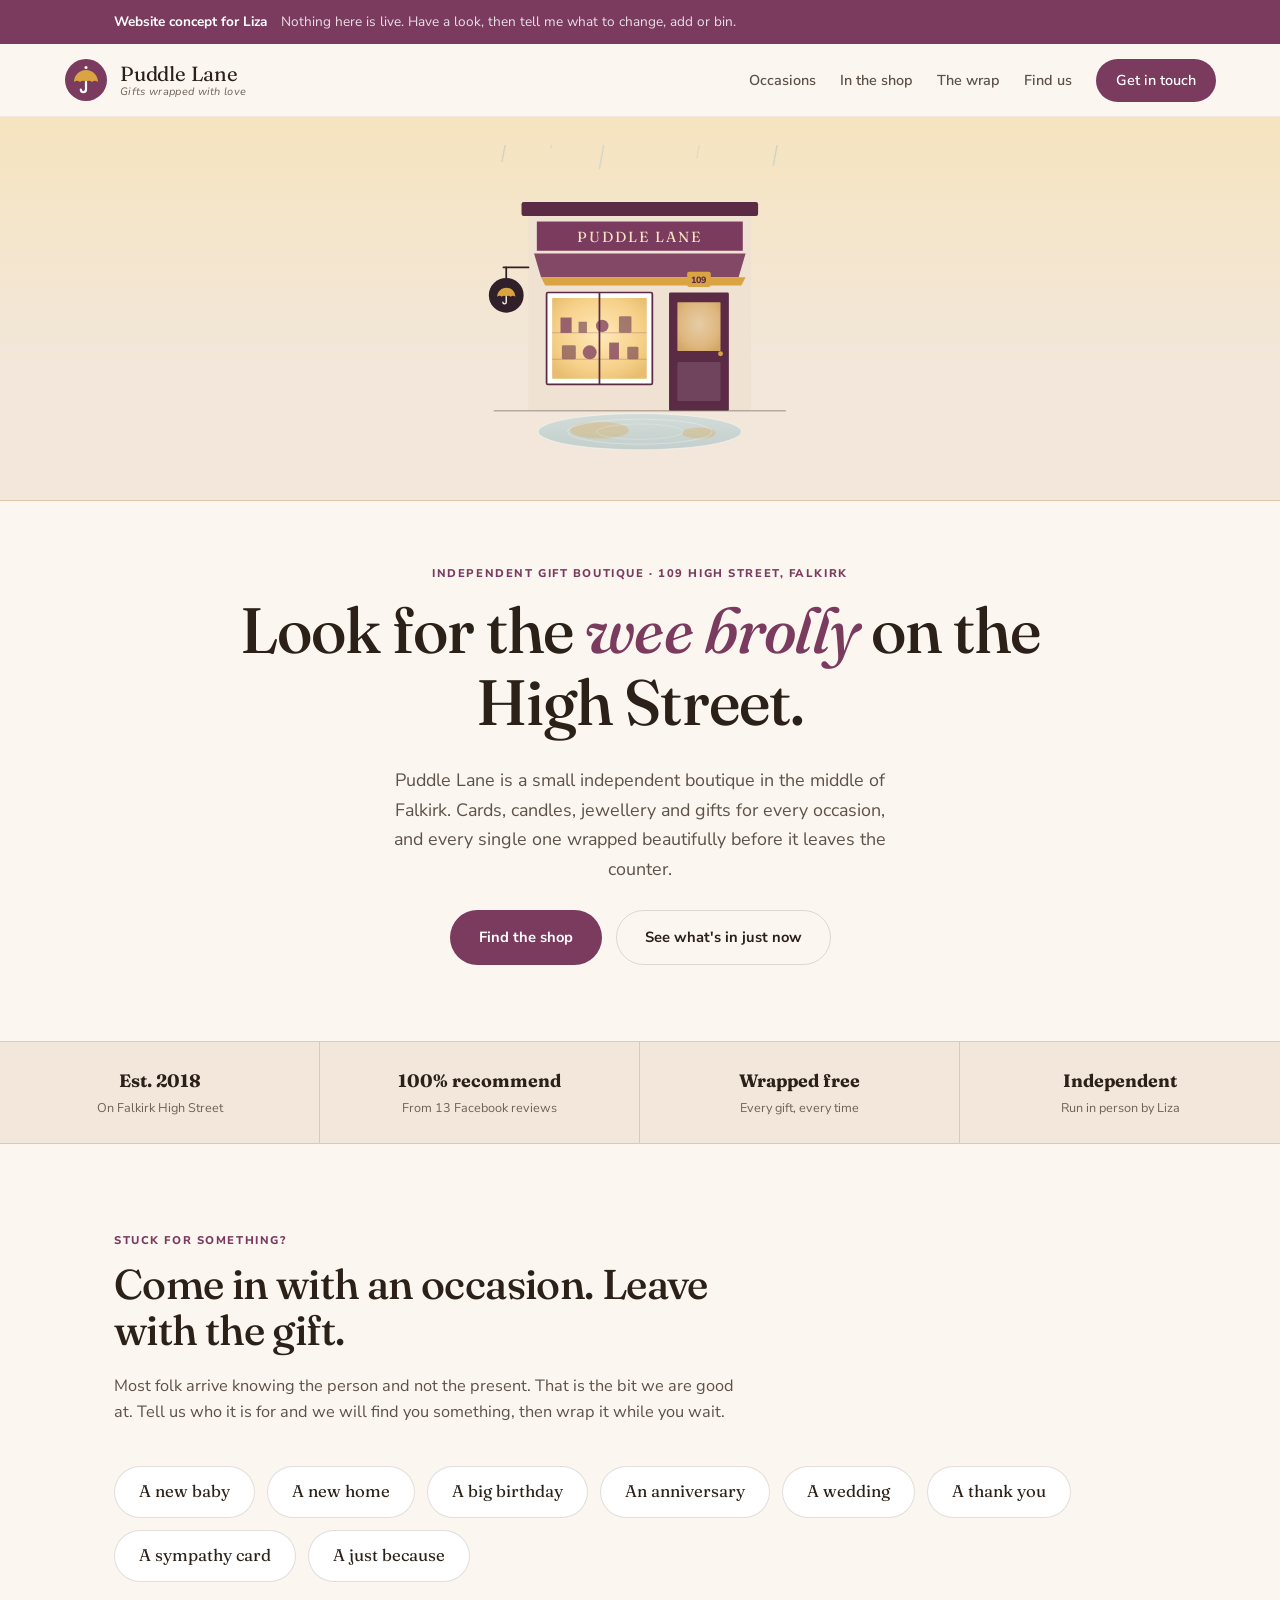
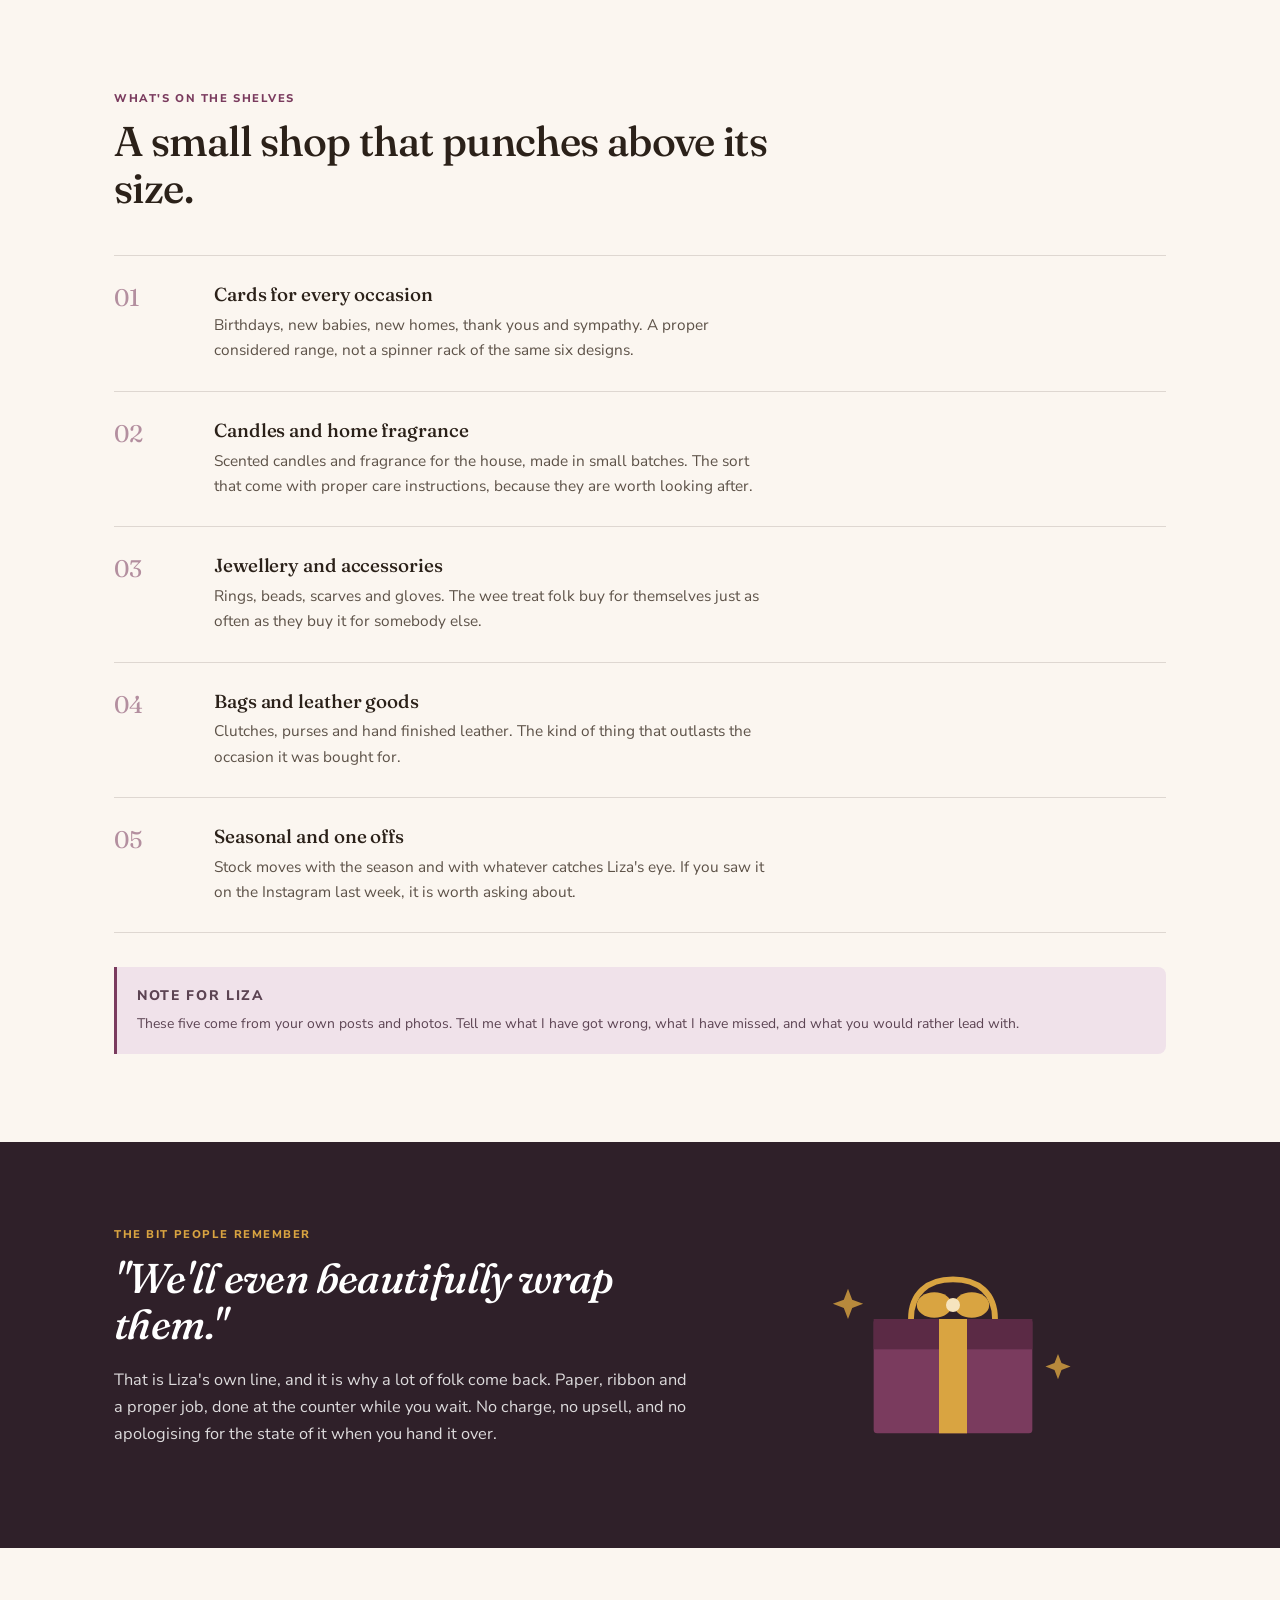
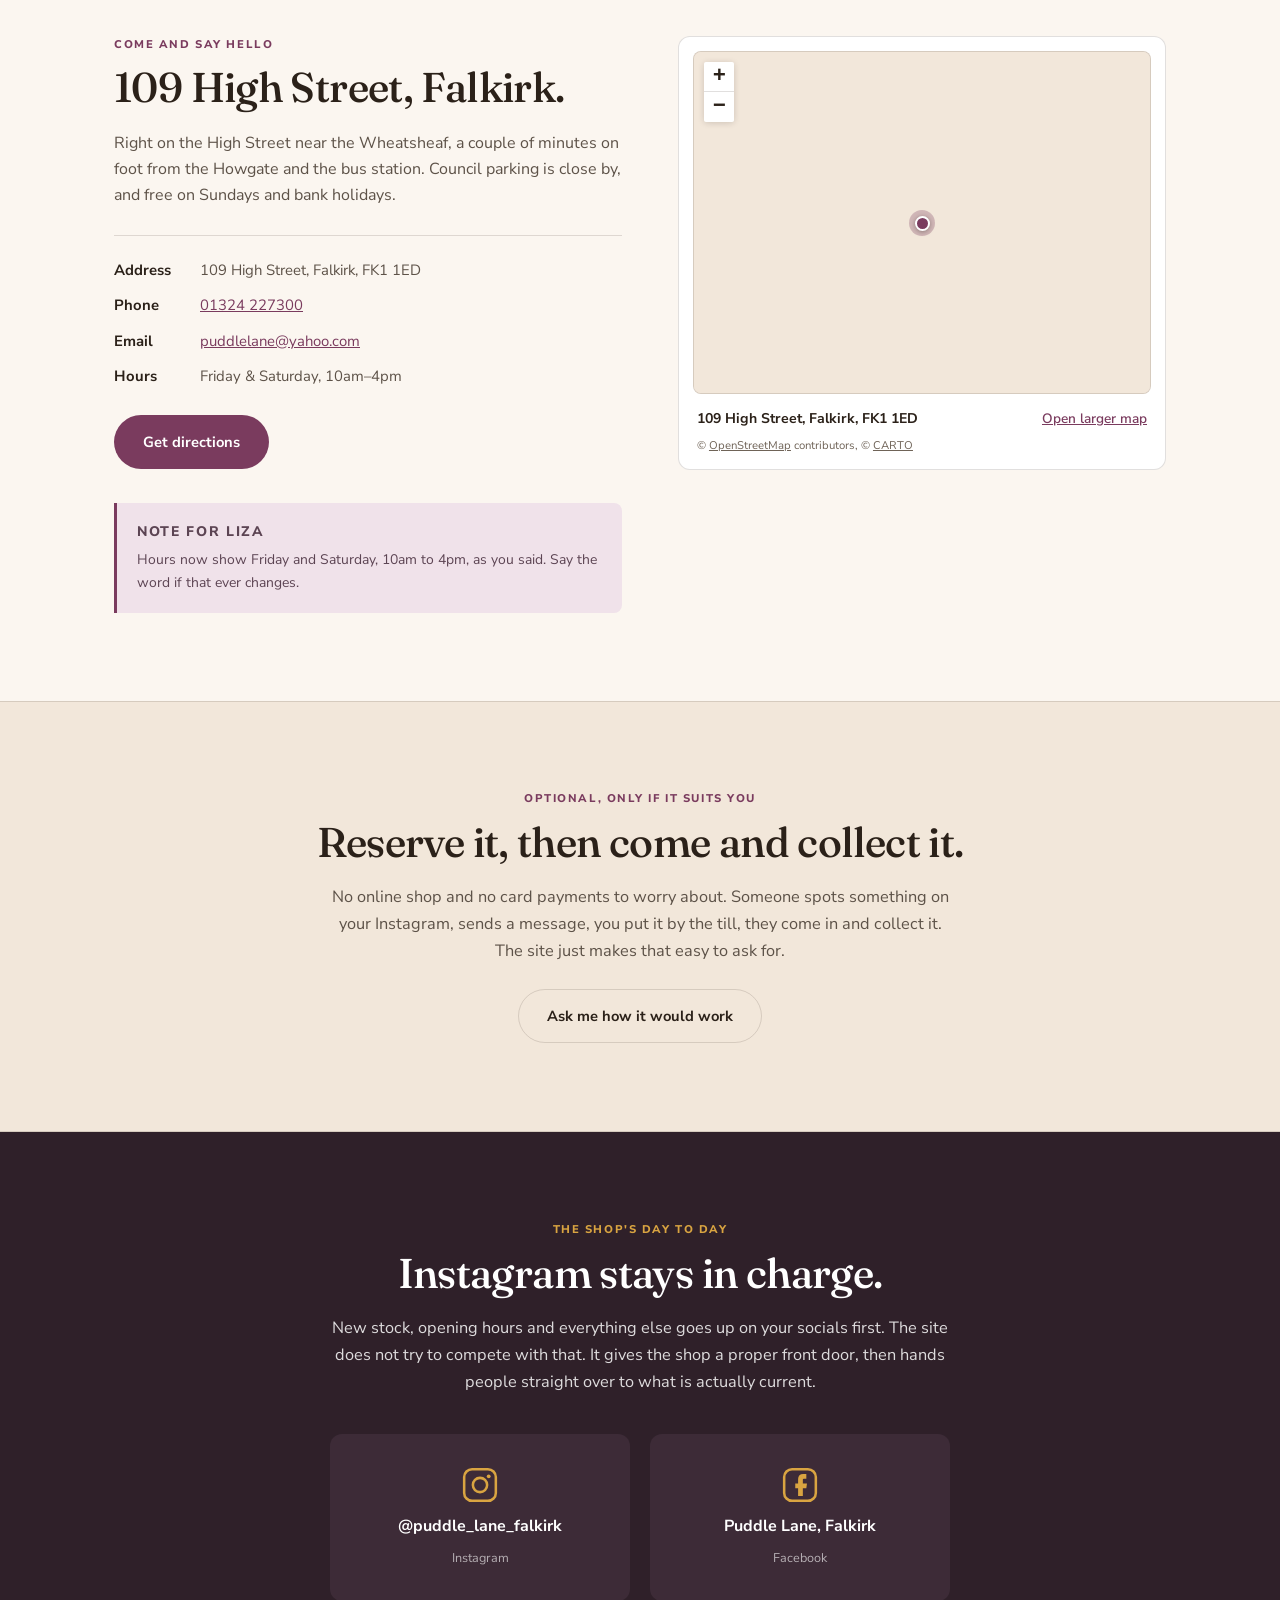
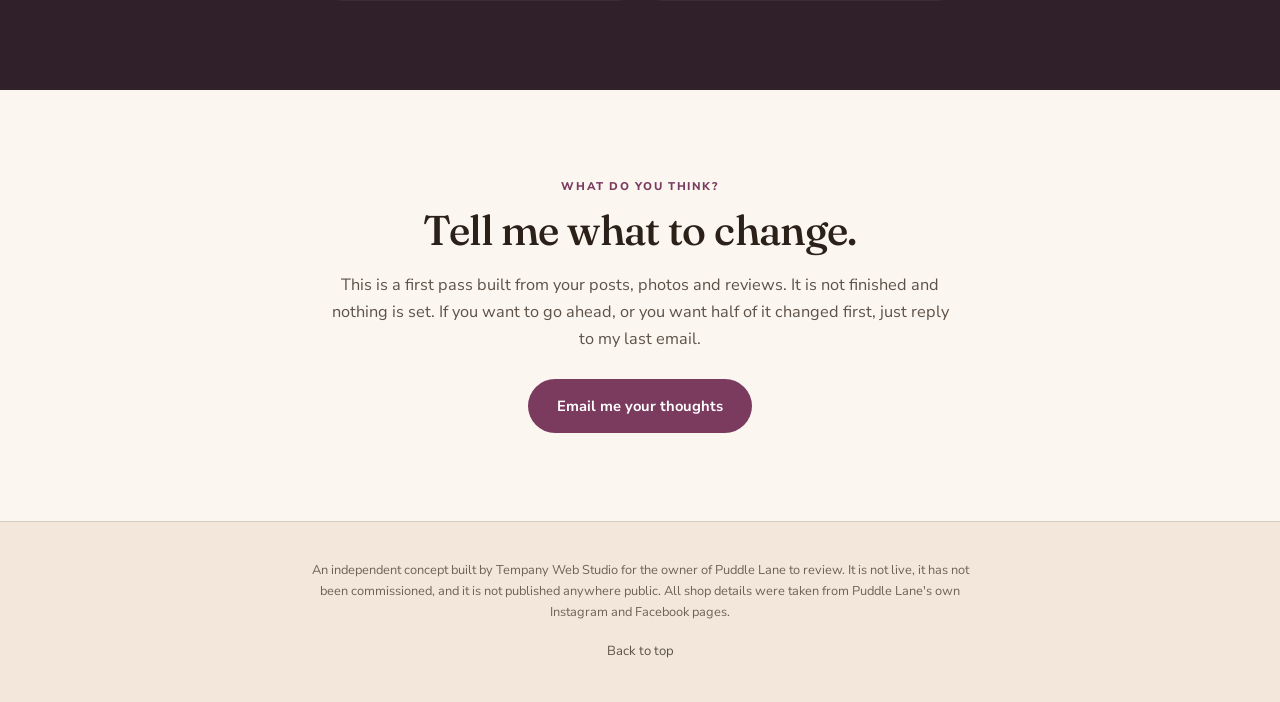
==== commit aaa35e02: "Redesign hero as a Puddle Lane shop window" ====
--- a/index.html
+++ b/index.html
@@ -6,6 +6,22 @@
 <title>Puddle Lane — Website Concept</title>
 <meta name="description" content="A website concept for Puddle Lane, an independent gift boutique at 109 High Street, Falkirk.">
 <meta name="robots" content="noindex, nofollow">
+
+<!-- Link previews: what shows when the address is shared on Facebook, Instagram, WhatsApp or by text. -->
+<meta property="og:type" content="website">
+<meta property="og:title" content="Puddle Lane — Gifts wrapped with love">
+<meta property="og:description" content="Independent gift boutique on Falkirk High Street. Cards, candles, jewellery and gifts, all wrapped before they leave the counter.">
+<meta property="og:image" content="https://puddle-lane-review.pages.dev/share-image.png">
+<meta property="og:image:width" content="1200">
+<meta property="og:image:height" content="630">
+<meta property="og:url" content="https://puddle-lane-review.pages.dev/">
+<meta property="og:locale" content="en_GB">
+<meta name="twitter:card" content="summary_large_image">
+<meta name="twitter:title" content="Puddle Lane — Gifts wrapped with love">
+<meta name="twitter:description" content="Independent gift boutique on Falkirk High Street.">
+<meta name="twitter:image" content="https://puddle-lane-review.pages.dev/share-image.png">
+<link rel="icon" href="favicon.svg" type="image/svg+xml">
+
 <link rel="preconnect" href="https://fonts.googleapis.com">
 <link rel="preconnect" href="https://fonts.gstatic.com" crossorigin>
 <link href="https://fonts.googleapis.com/css2?family=Fraunces:ital,opsz,wght@0,9..144,400;0,9..144,500;0,9..144,600;1,9..144,400;1,9..144,500&family=Nunito+Sans:wght@400;600;700;800&display=swap" rel="stylesheet">
@@ -49,17 +65,8 @@
 <main>
 
   <section class="hero">
-    <div class="hero-copy">
-      <p class="eyebrow">Independent gift boutique &middot; 109 High Street, Falkirk</p>
-      <h1>Look for the <em>wee brolly</em> on the High Street.</h1>
-      <p class="lead">Puddle Lane is a small independent boutique in the middle of Falkirk. Cards, candles, jewellery and gifts for every occasion, and every single one wrapped beautifully before it leaves the counter.</p>
-      <div class="hero-actions">
-        <a class="button button-primary" href="#visit">Find the shop</a>
-        <a class="button button-ghost" href="https://www.instagram.com/puddle_lane_falkirk/" target="_blank" rel="noreferrer">See what's in just now</a>
-      </div>
-    </div>
-    <div class="hero-art" aria-hidden="true">
-      <svg viewBox="0 0 460 470" class="art-shop" role="img">
+    <div class="hero-window" aria-hidden="true">
+      <svg viewBox="-160 0 780 470" class="art-shop" role="img">
         <defs>
           <radialGradient id="glow" cx="50%" cy="45%" r="65%">
             <stop offset="0%" stop-color="#ffe9b8"/>
@@ -142,6 +149,15 @@
         <ellipse cx="230" cy="412" rx="62"  ry="11" class="s-ripple r3"/>
       </svg>
     </div>
+    <div class="hero-mat">
+      <p class="eyebrow">Independent gift boutique &middot; 109 High Street, Falkirk</p>
+      <h1>Look for the <em>wee brolly</em> on the High Street.</h1>
+      <p class="lead">Puddle Lane is a small independent boutique in the middle of Falkirk. Cards, candles, jewellery and gifts for every occasion, and every single one wrapped beautifully before it leaves the counter.</p>
+      <div class="hero-actions">
+        <a class="button button-primary" href="#visit">Find the shop</a>
+        <a class="button button-ghost" href="https://www.instagram.com/puddle_lane_falkirk/" target="_blank" rel="noreferrer">See what's in just now</a>
+      </div>
+    </div>
   </section>
 
   <section class="strip">
--- a/style.css
+++ b/style.css
@@ -82,10 +82,30 @@
 .hero-actions, .contact-facts { display: flex; flex-wrap: wrap; gap: 14px; align-items: center; margin-top: 26px; }
 
 /* Hero */
-.hero { display: grid; grid-template-columns: 1.05fr 0.95fr; gap: 56px; align-items: center; padding: 76px 5% 68px; max-width: var(--wrap); margin: 0 auto; }
-.hero .lead { font-size: 1.12rem; max-width: 46ch; }
-.hero-art { display: flex; justify-content: center; }
-.art-shop { max-width: 430px; width: 100%; overflow: visible; }
+.hero { display: block; }
+
+/* Hero window: the shopfront illustration as a wide band, like glancing through
+   the window as you walk up to the shop, before you read the sign underneath. */
+.hero-window {
+  width: 100%;
+  max-width: 1600px;
+  margin: 0 auto;
+  display: flex;
+  align-items: center;
+  justify-content: center;
+  height: clamp(220px, 30vw, 440px);
+  padding: clamp(14px, 2.5vw, 28px) 4%;
+  background: linear-gradient(180deg, var(--gold-soft) 0%, var(--cream-2) 65%, var(--cream-2) 100%);
+  border-bottom: 1px solid var(--line);
+}
+.art-shop { width: 100%; height: 100%; }
+
+/* Hero mat: the eyebrow, headline, lead and buttons sit below the window,
+   like a welcome mat you step onto once you have looked up at the shop. */
+.hero-mat { max-width: var(--wrap); margin: 0 auto; padding: clamp(40px, 6vw, 64px) 5% clamp(48px, 7vw, 76px); text-align: center; }
+.hero-mat h1 { max-width: 22ch; margin-left: auto; margin-right: auto; }
+.hero-mat .lead { font-size: 1.12rem; max-width: 46ch; margin-left: auto; margin-right: auto; }
+.hero-mat .hero-actions { justify-content: center; }
 
 .rain line { stroke: var(--sky); stroke-width: 2; stroke-linecap: round; opacity: 0.5; animation: fall 1.5s linear infinite; }
 .rain line:nth-child(2n) { animation-duration: 1.9s; opacity: 0.34; }
@@ -226,8 +246,7 @@
 }
 
 @media (max-width: 900px) {
-  .hero { grid-template-columns: 1fr; padding-top: 48px; gap: 36px; }
-  .hero-art { order: -1; max-width: 300px; margin: 0 auto; }
+  .hero-window { height: clamp(200px, 42vw, 320px); }
   .feature-inner { grid-template-columns: 1fr; gap: 32px; }
   .feature-art { order: -1; }
   .feature-art svg { max-width: 200px; }
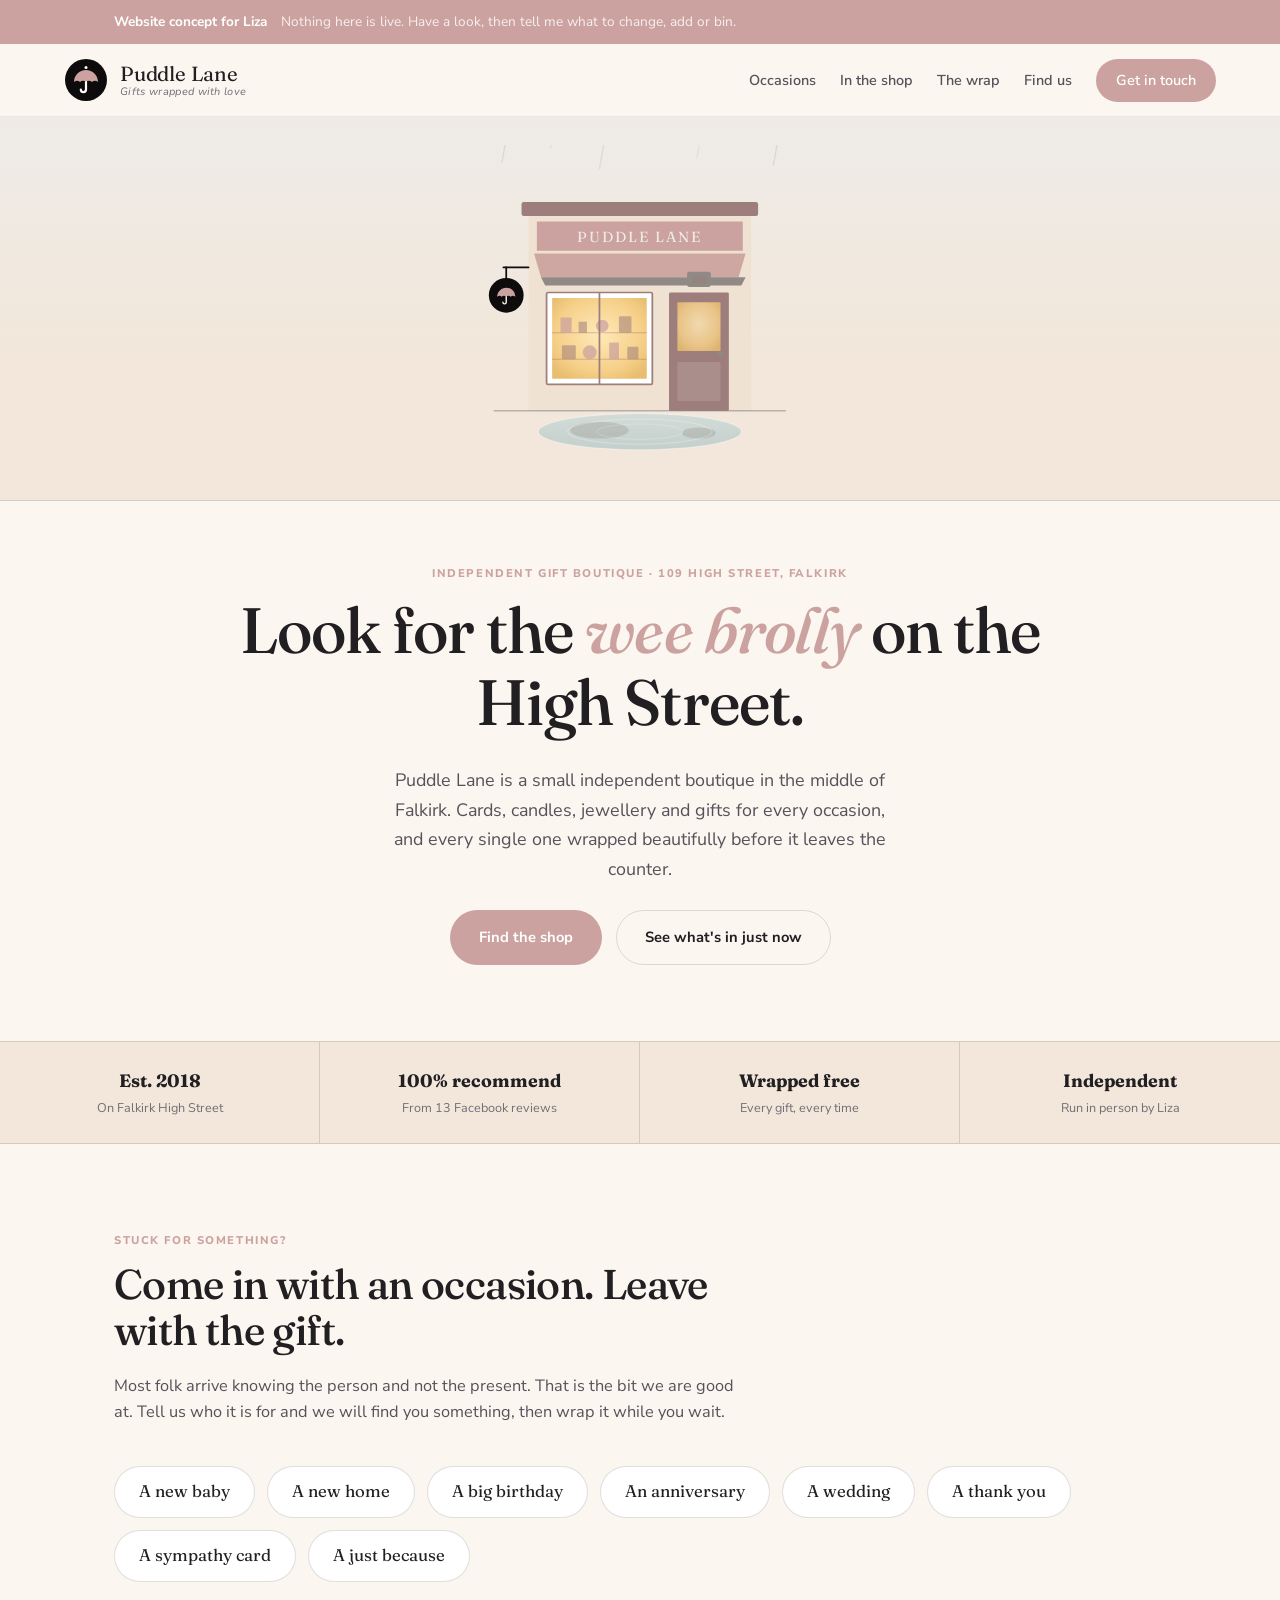
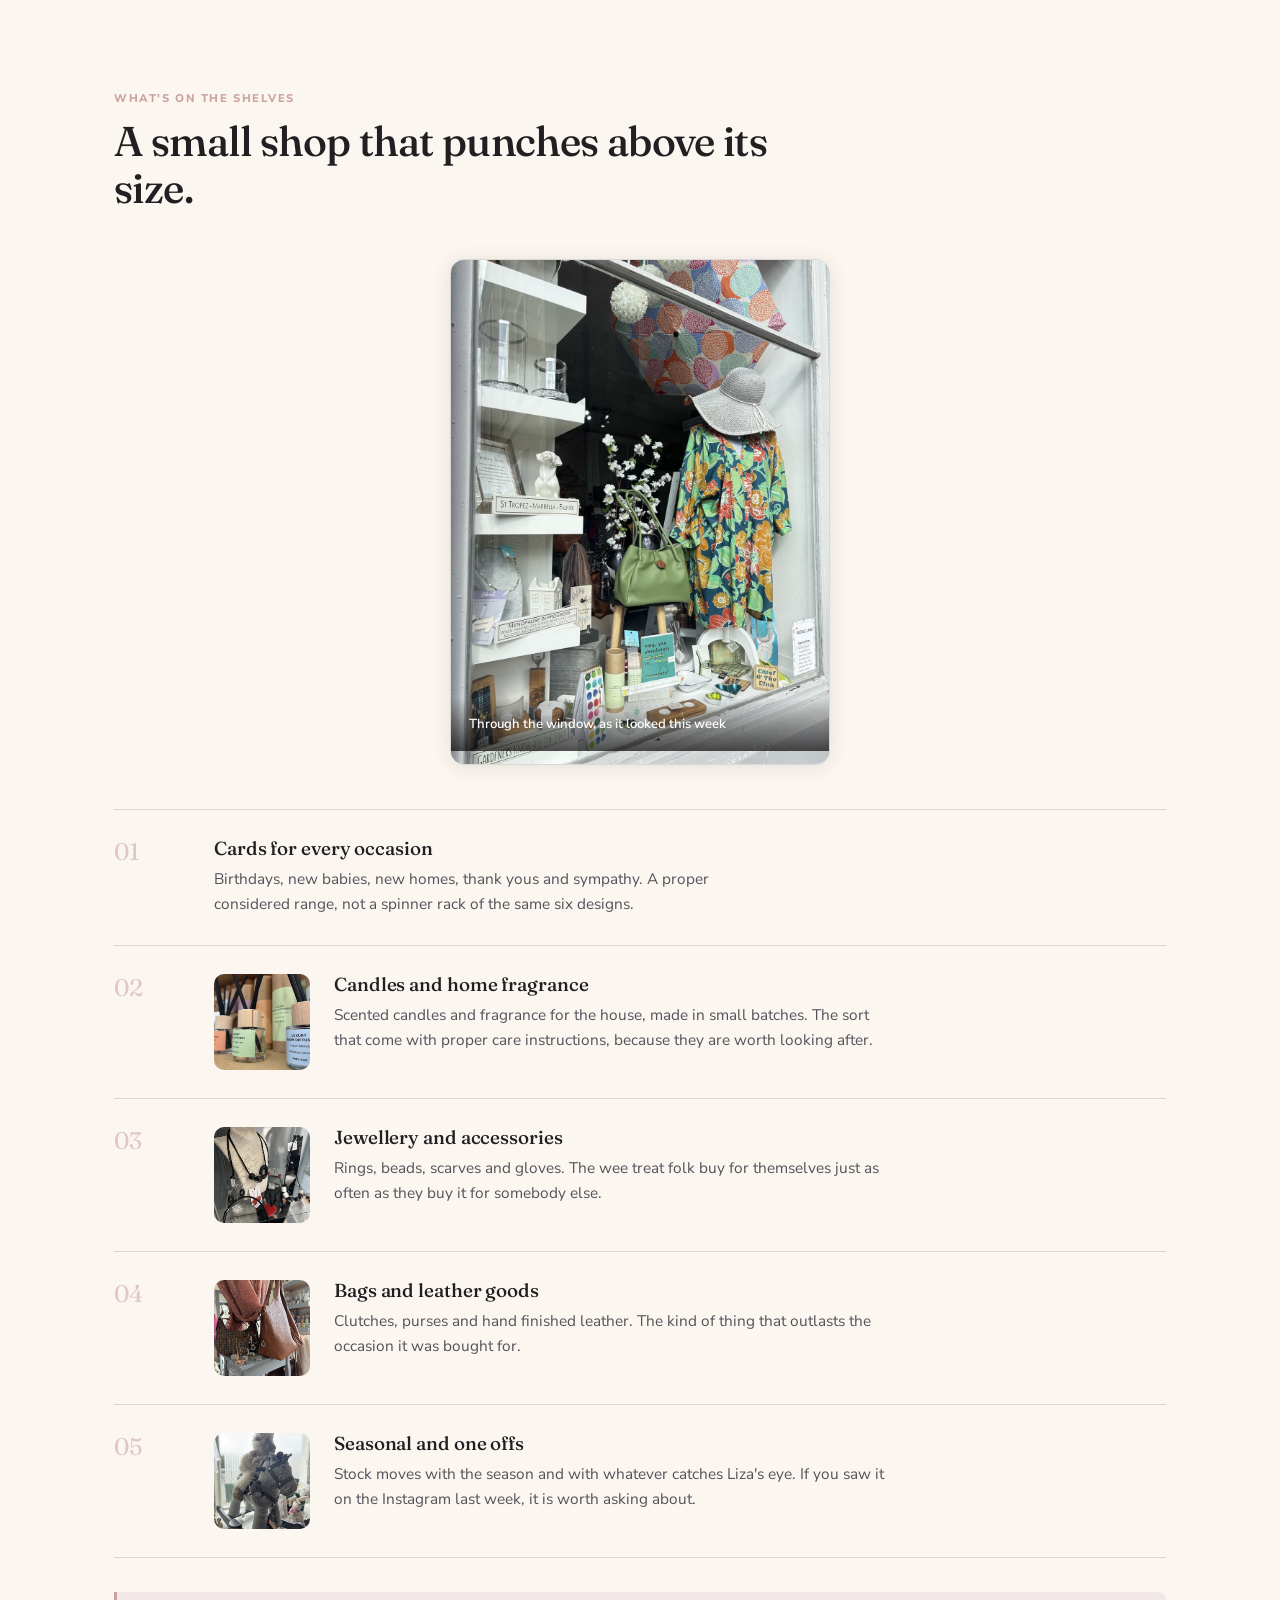
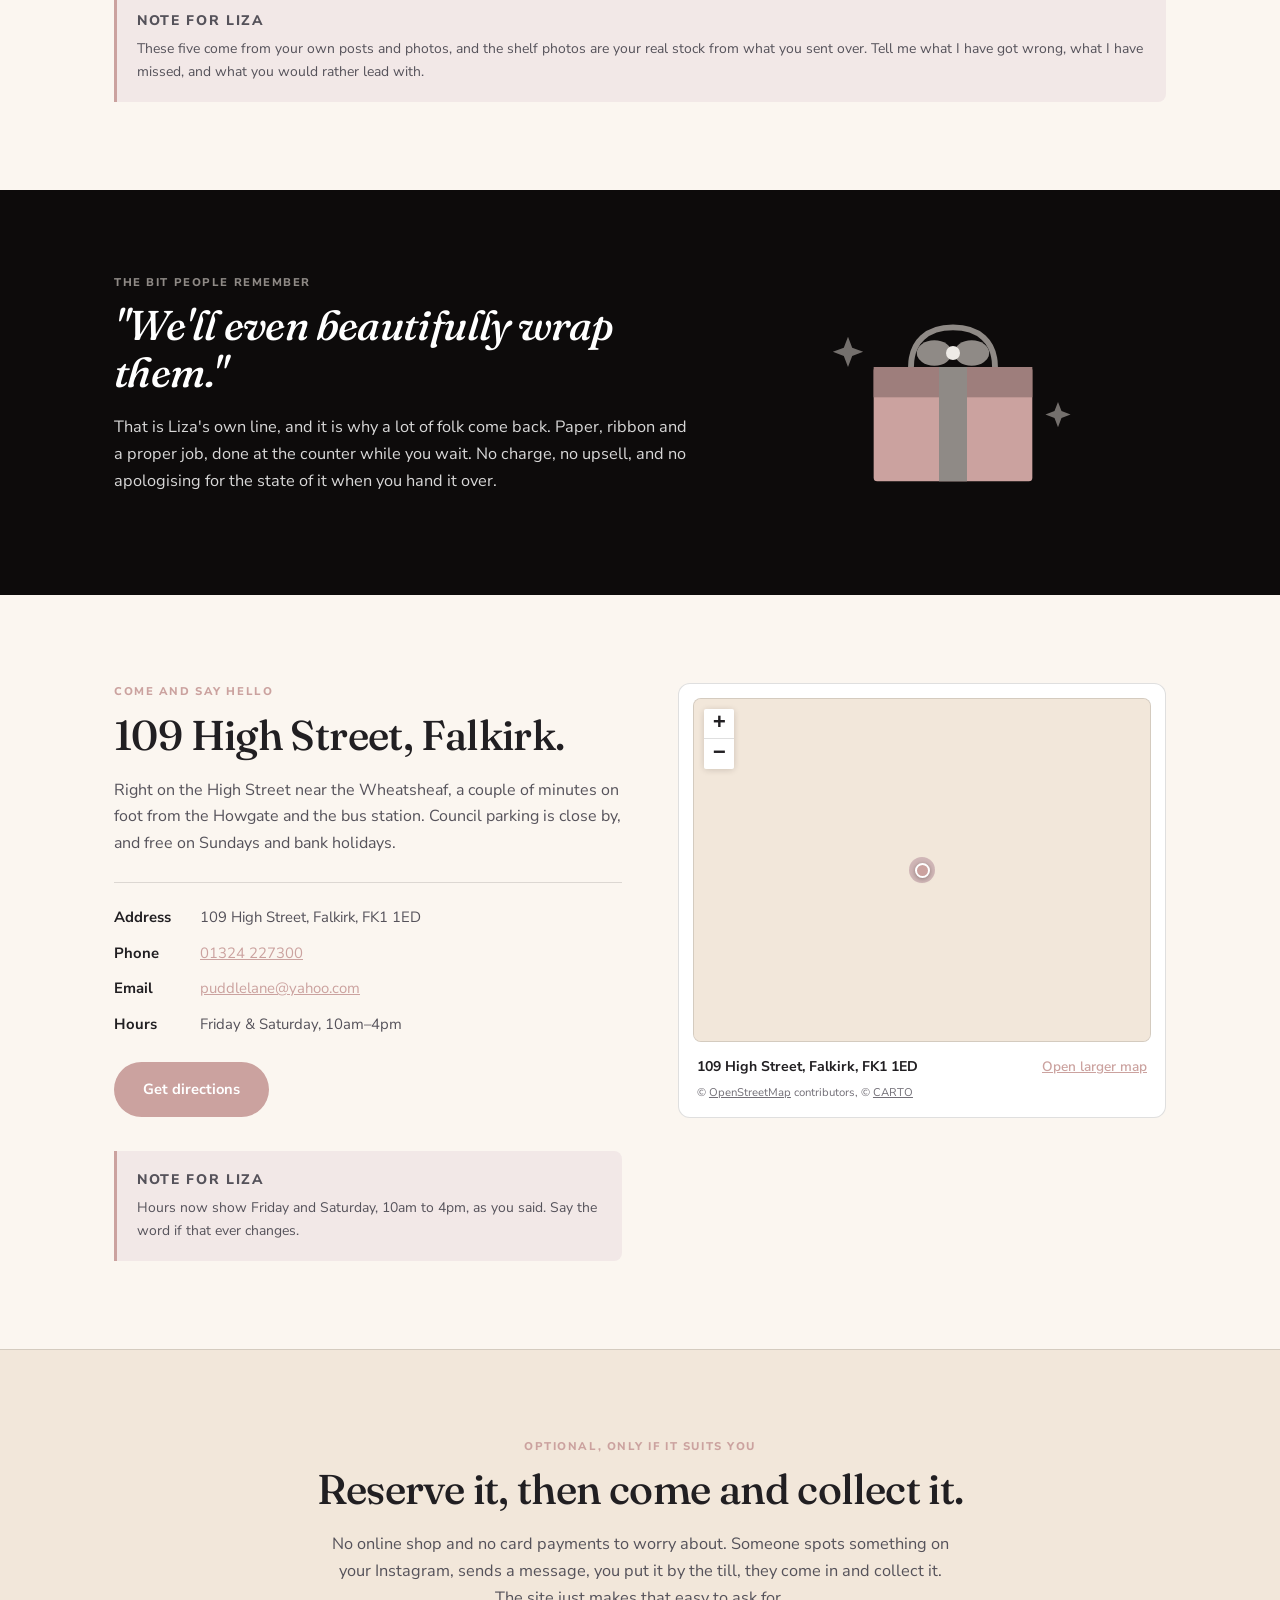
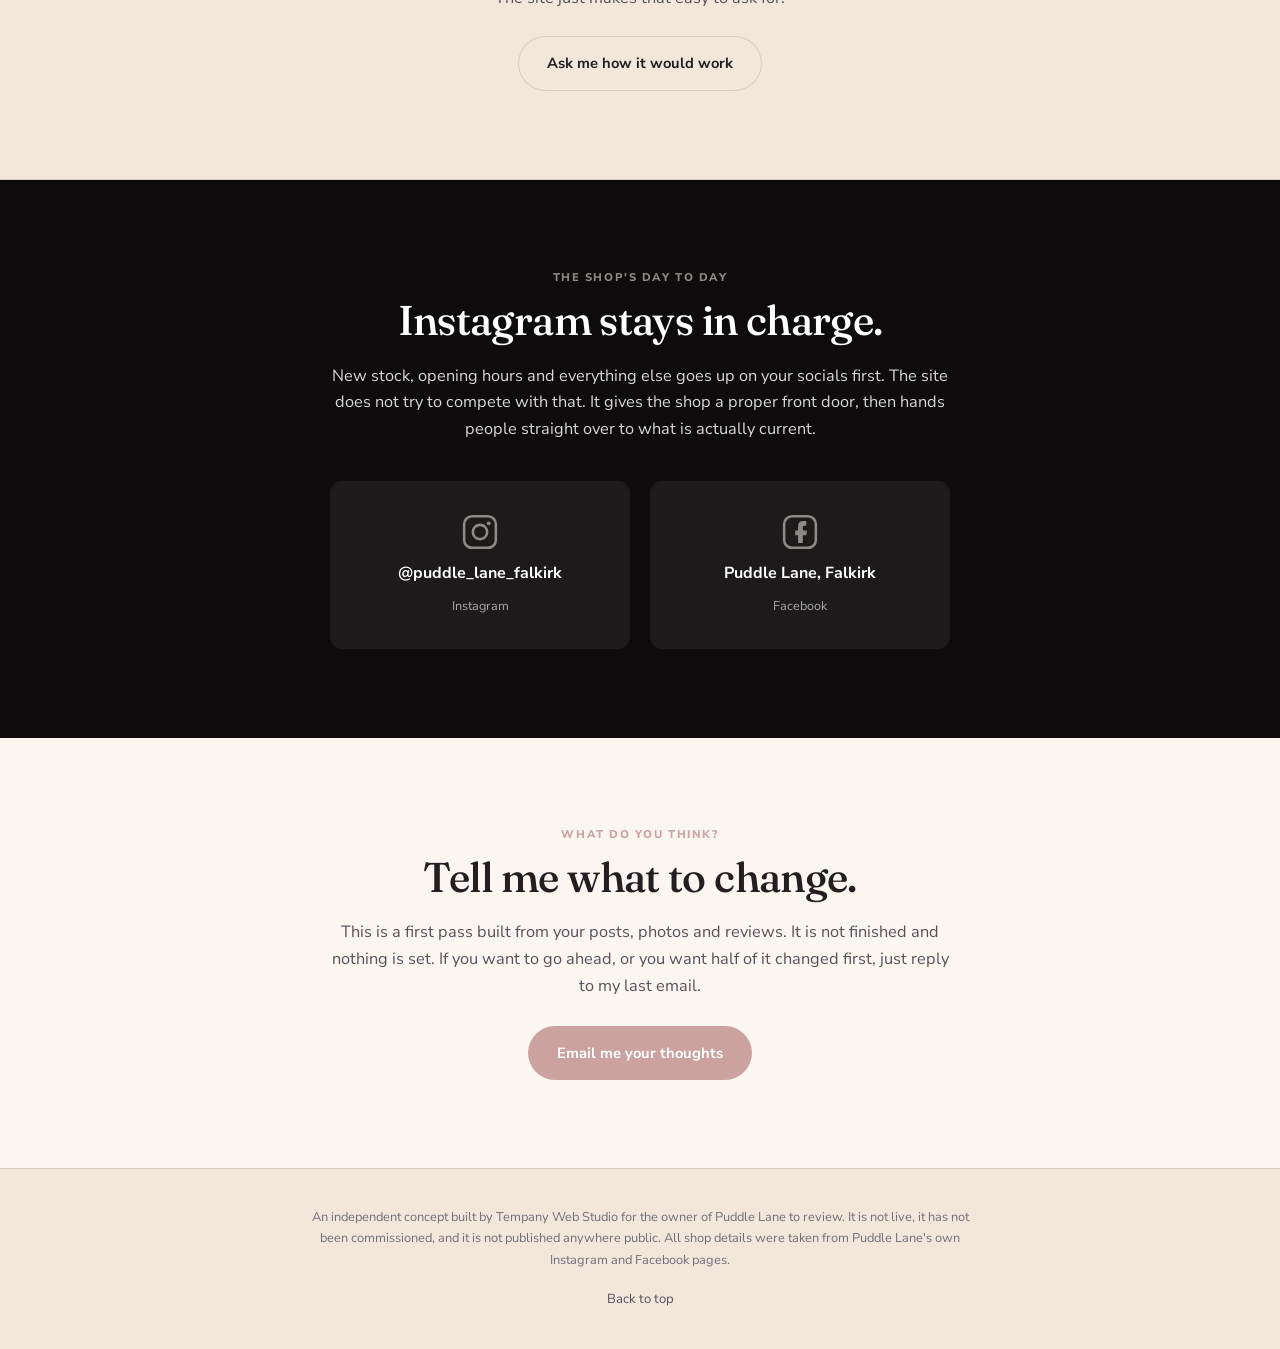
==== commit 62ce1485: "Retint to Liza's real logo colours and add her actual shop photos" ====
--- a/index.html
+++ b/index.html
@@ -190,6 +190,14 @@
       <p class="eyebrow">What's on the shelves</p>
       <h2>A small shop that punches above its size.</h2>
     </div>
+
+    <div class="window-band">
+      <div class="window-frame">
+        <img src="images/shop/window.jpg" alt="Puddle Lane's shop window, with the opening times card and a display of gifts" width="1050" height="1400" loading="lazy">
+        <p class="window-caption">Through the window, as it looked this week</p>
+      </div>
+    </div>
+
     <ol class="shelf-list">
       <li class="shelf-item">
         <span class="shelf-num">01</span>
@@ -198,29 +206,33 @@
           <p>Birthdays, new babies, new homes, thank yous and sympathy. A proper considered range, not a spinner rack of the same six designs.</p>
         </div>
       </li>
-      <li class="shelf-item">
+      <li class="shelf-item has-photo">
         <span class="shelf-num">02</span>
+        <div class="shelf-photo"><img src="images/shop/diffusers.jpg" alt="Luxury room diffusers on display in the shop" width="200" height="200" loading="lazy"></div>
         <div class="shelf-body">
           <h3>Candles and home fragrance</h3>
           <p>Scented candles and fragrance for the house, made in small batches. The sort that come with proper care instructions, because they are worth looking after.</p>
         </div>
       </li>
-      <li class="shelf-item">
+      <li class="shelf-item has-photo">
         <span class="shelf-num">03</span>
+        <div class="shelf-photo"><img src="images/shop/jewellery.jpg" alt="Necklaces and earrings displayed on a jewellery bust in the shop" width="200" height="200" loading="lazy"></div>
         <div class="shelf-body">
           <h3>Jewellery and accessories</h3>
           <p>Rings, beads, scarves and gloves. The wee treat folk buy for themselves just as often as they buy it for somebody else.</p>
         </div>
       </li>
-      <li class="shelf-item">
+      <li class="shelf-item has-photo">
         <span class="shelf-num">04</span>
+        <div class="shelf-photo"><img src="images/shop/bags.jpg" alt="Leather handbags on display in the shop" width="200" height="200" loading="lazy"></div>
         <div class="shelf-body">
           <h3>Bags and leather goods</h3>
           <p>Clutches, purses and hand finished leather. The kind of thing that outlasts the occasion it was bought for.</p>
         </div>
       </li>
-      <li class="shelf-item">
+      <li class="shelf-item has-photo">
         <span class="shelf-num">05</span>
+        <div class="shelf-photo"><img src="images/shop/seasonal.jpg" alt="A grey herringbone rocking horse toy in the shop" width="200" height="200" loading="lazy"></div>
         <div class="shelf-body">
           <h3>Seasonal and one offs</h3>
           <p>Stock moves with the season and with whatever catches Liza's eye. If you saw it on the Instagram last week, it is worth asking about.</p>
@@ -229,7 +241,7 @@
     </ol>
     <aside class="review-note">
       <p class="review-note__label">Note for Liza</p>
-      <p>These five come from your own posts and photos. Tell me what I have got wrong, what I have missed, and what you would rather lead with.</p>
+      <p>These five come from your own posts and photos, and the shelf photos are your real stock from what you sent over. Tell me what I have got wrong, what I have missed, and what you would rather lead with.</p>
     </aside>
   </section>
 
--- a/style.css
+++ b/style.css
@@ -1,19 +1,19 @@
 :root {
   --cream: #fbf6f0;
   --cream-2: #f2e7da;
-  --ink: #2b2119;
-  --ink-2: #5d5248;
-  --ink-3: #6f6357;
-  --line: rgba(43, 33, 25, 0.14);
-  --line-2: rgba(43, 33, 25, 0.07);
-  --plum: #7a3b5e;
-  --plum-dark: #5b2a45;
-  --plum-soft: #f0e2ea;
-  --gold: #d9a441;
-  --gold-soft: #f6e4bf;
-  --sky: #a9c4c9;
-  --dark: #2f2029;
-  --dark-2: #3d2b37;
+  --ink: #211f22;
+  --ink-2: #55525a;
+  --ink-3: #726f77;
+  --line: rgba(33, 31, 34, 0.14);
+  --line-2: rgba(33, 31, 34, 0.07);
+  --plum: #cba29f;
+  --plum-dark: #9e7e7c;
+  --plum-soft: #f2e8e7;
+  --gold: #8f8a86;
+  --gold-soft: #eeebe7;
+  --sky: #cac5c0;
+  --dark: #0d0b0b;
+  --dark-2: #1c1a1a;
   --serif: "Fraunces", Georgia, serif;
   --sans: "Nunito Sans", -apple-system, "Segoe UI", sans-serif;
   --wrap: 1180px;
@@ -50,14 +50,17 @@
 .review-banner__inner span { color: rgba(255,255,255,0.84); }
 
 .review-note { margin-top: 34px; padding: 18px 20px; background: var(--plum-soft); border-left: 3px solid var(--plum); border-radius: 0 8px 8px 0; }
-.review-note p { font-size: 0.87rem; margin: 0; color: #5c4453; }
+.review-note p { font-size: 0.87rem; margin: 0; color: var(--ink-2); }
 .review-note__label { text-transform: uppercase; letter-spacing: 0.12em; font-size: 0.66rem; font-weight: 800; color: var(--plum); margin: 0 0 5px !important; }
 
 /* Header */
-.site-header { position: sticky; top: 0; z-index: 30; display: flex; align-items: center; gap: 24px; padding: 14px 5%; background: rgba(251,246,240,0.93); backdrop-filter: blur(10px); border-bottom: 1px solid var(--line-2); }
+/* Tint and blur on ::before so the header does not become the containing block
+   for the position:fixed mobile nav (which would trap it inside the header). */
+.site-header { position: sticky; top: 0; z-index: 30; display: flex; align-items: center; gap: 24px; padding: 14px 5%; border-bottom: 1px solid var(--line-2); }
+.site-header::before { content: ""; position: absolute; inset: 0; z-index: -1; background: rgba(251,246,240,0.93); backdrop-filter: blur(10px); }
 .brand { display: flex; align-items: center; gap: 12px; text-decoration: none; color: var(--ink); }
-.mark-bg { fill: var(--plum); }
-.mark-canopy { fill: var(--gold); }
+.mark-bg { fill: var(--dark); }
+.mark-canopy { fill: var(--plum); }
 .mark-handle { fill: none; stroke: #fff; stroke-width: 2.2; stroke-linecap: round; }
 .mark-dot { fill: #fff; }
 .brand-text { display: flex; flex-direction: column; line-height: 1.18; }
@@ -132,7 +135,7 @@
 .s-plaque-text { font-family: var(--sans); font-size: 13px; font-weight: 800; fill: var(--plum-dark); }
 .s-bracket { stroke: var(--dark); stroke-width: 2.5; stroke-linecap: round; }
 .s-sign { fill: var(--dark); }
-.s-sign-canopy { fill: var(--gold); }
+.s-sign-canopy { fill: var(--plum); }
 .s-sign-handle { fill: none; stroke: var(--cream); stroke-width: 2; stroke-linecap: round; }
 .s-kerb { stroke: var(--ink-3); stroke-width: 2; opacity: 0.45; }
 .s-reflect { fill: var(--gold); opacity: 0.3; }
@@ -163,12 +166,25 @@
 .occasion-list li { font-family: var(--serif); font-size: 1.05rem; color: var(--ink); background: #fff; border: 1px solid var(--line); border-radius: 999px; padding: 11px 24px; }
 
 /* Shelf list */
-.section-shop { padding-top: 20px; }
+/* scroll-margin-top clears the 73px sticky header when the "In the shop" nav link
+   jumps here. This section has a reduced top padding (20px), so without it the
+   "What's on the shelves" eyebrow lands behind the header. The other sections
+   have 88px of padding and already clear it, so this is scoped rather than global. */
+.section-shop { padding-top: 20px; scroll-margin-top: 70px; }
 .shelf-list { list-style: none; margin: 44px 0 0; padding: 0; border-top: 1px solid var(--line); }
 .shelf-item { display: grid; grid-template-columns: 76px 1fr; gap: 24px; padding: 28px 0; border-bottom: 1px solid var(--line); align-items: start; }
+.shelf-item.has-photo { grid-template-columns: 76px 96px 1fr; }
 .shelf-num { font-family: var(--serif); font-size: 1.5rem; color: var(--plum); opacity: 0.55; line-height: 1.2; }
+.shelf-photo { width: 96px; height: 96px; border-radius: 10px; overflow: hidden; background: var(--cream-2); }
+.shelf-photo img { width: 100%; height: 100%; object-fit: cover; display: block; }
 .shelf-body h3 { margin-bottom: 0.35em; }
 .shelf-body p { margin: 0; max-width: 62ch; font-size: 0.96rem; }
+
+/* Window photo — a real, portrait photo of the shop window, framed like a look through the glass */
+.window-band { padding: 0 5%; max-width: var(--wrap); margin: 48px auto 0; display: flex; justify-content: center; }
+.window-frame { width: min(380px, 100%); border-radius: 14px; overflow: hidden; border: 1px solid var(--line); box-shadow: 0 2px 20px rgba(43,33,25,0.1); position: relative; }
+.window-frame img { width: 100%; height: auto; display: block; }
+.window-caption { position: absolute; left: 0; right: 0; bottom: 0; padding: 16px 18px; background: linear-gradient(0deg, rgba(13,11,11,0.72), transparent); color: #fff; font-size: 0.82rem; font-weight: 600; }
 
 /* Feature (the wrap) */
 .feature { background: var(--dark); color: rgba(255,255,255,0.84); }
@@ -256,7 +272,10 @@
   .strip-item:nth-child(-n+2) { border-bottom: 1px solid var(--line); }
 }
 @media (max-width: 900px) {
-  .main-nav { position: fixed; inset: 64px 0 0 0; background: var(--cream); flex-direction: column; align-items: flex-start; padding: 24px 6%; gap: 18px; display: none; border-top: 1px solid var(--line); overflow-y: auto; }
+  /* absolute + top:100% anchors the panel to the header's own bottom edge. The old
+     fixed inset:64px ignored the review banner above the header, so the panel sat
+     102px underneath it. */
+  .main-nav { position: absolute; top: 100%; left: 0; right: 0; max-height: calc(100vh - 100%); background: var(--cream); flex-direction: column; align-items: flex-start; padding: 24px 6%; gap: 18px; display: none; border-top: 1px solid var(--line); overflow-y: auto; }
   .main-nav.open { display: flex; }
   .menu-toggle { display: flex; }
 }
@@ -264,6 +283,9 @@
   .section { padding: 60px 5%; }
   .follow-grid { grid-template-columns: 1fr; }
   .shelf-item { grid-template-columns: 48px 1fr; gap: 16px; }
+  .shelf-item.has-photo { grid-template-columns: 48px 64px 1fr; }
+  .shelf-photo { width: 64px; height: 64px; border-radius: 8px; }
   .occasion-list li { font-size: 0.97rem; padding: 9px 18px; }
   .hero-actions .button { width: 100%; }
-}
+  .window-frame img { max-height: 260px; }
+}
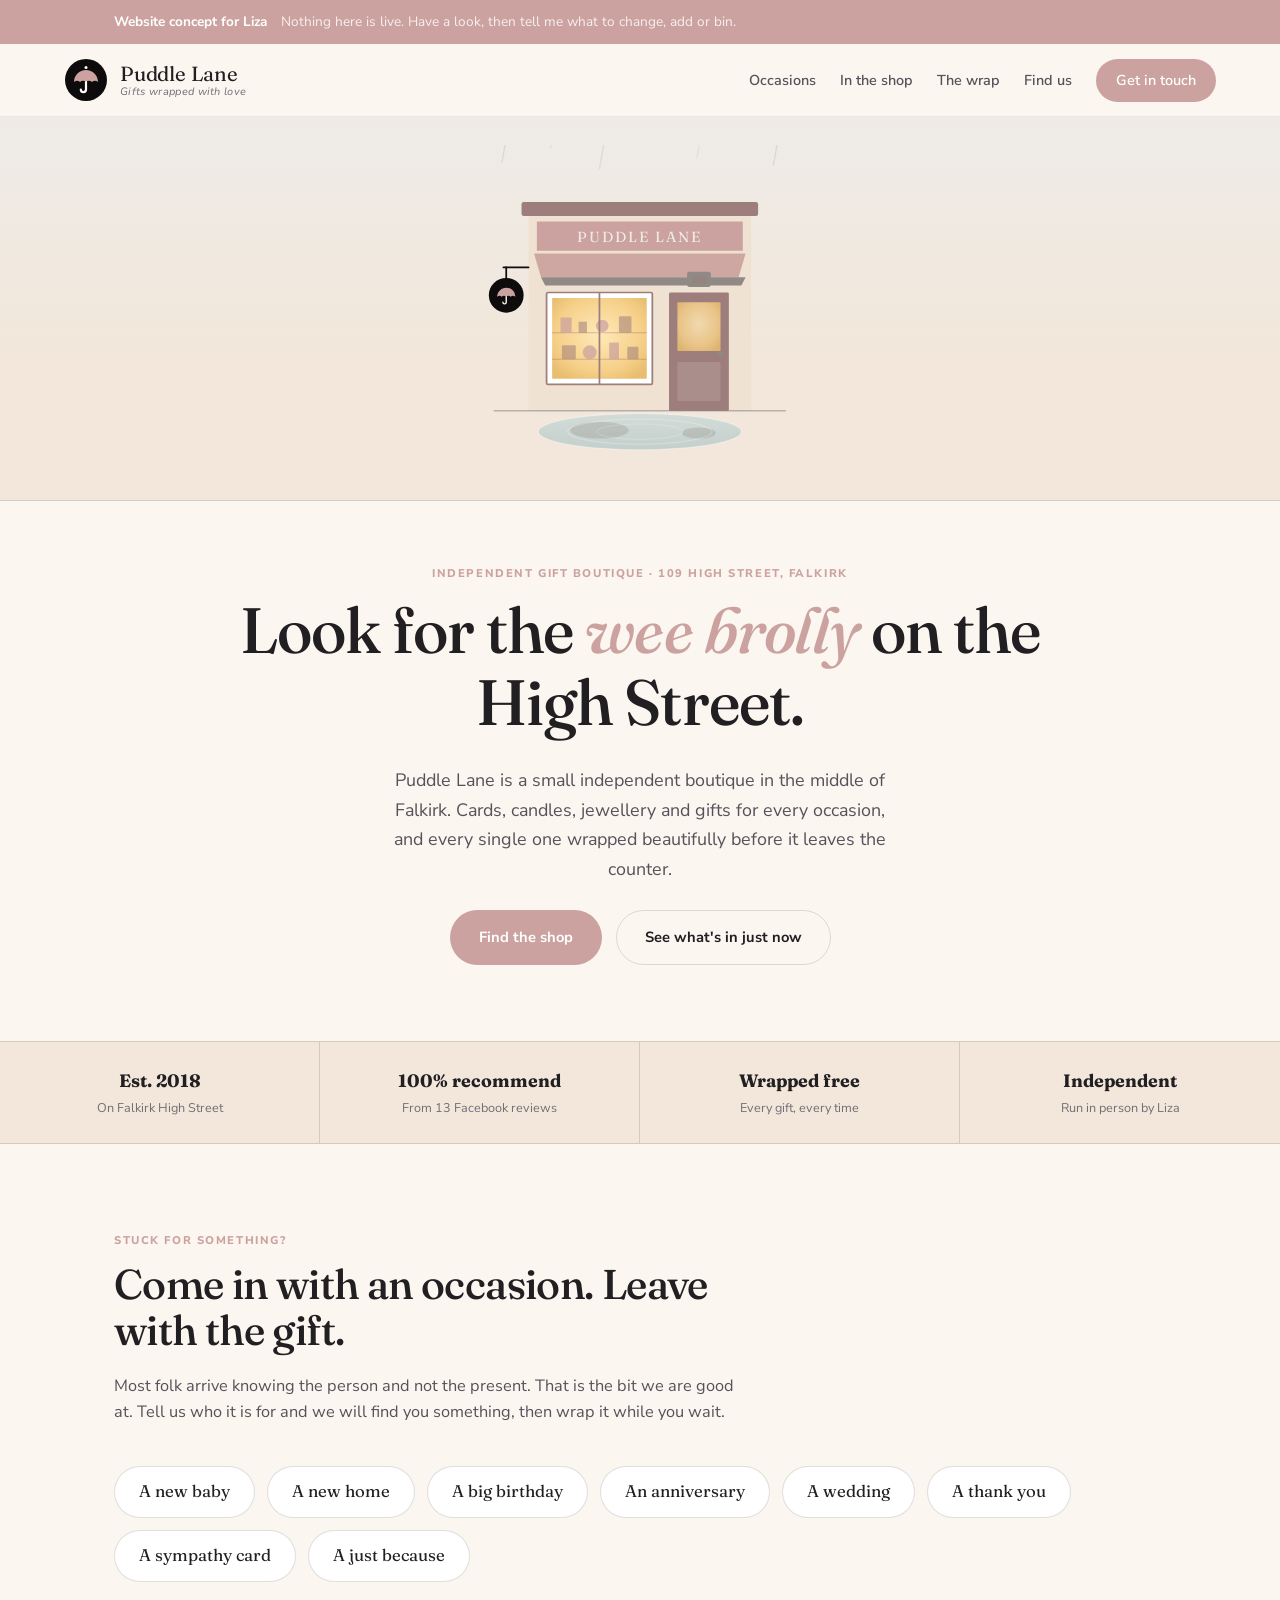
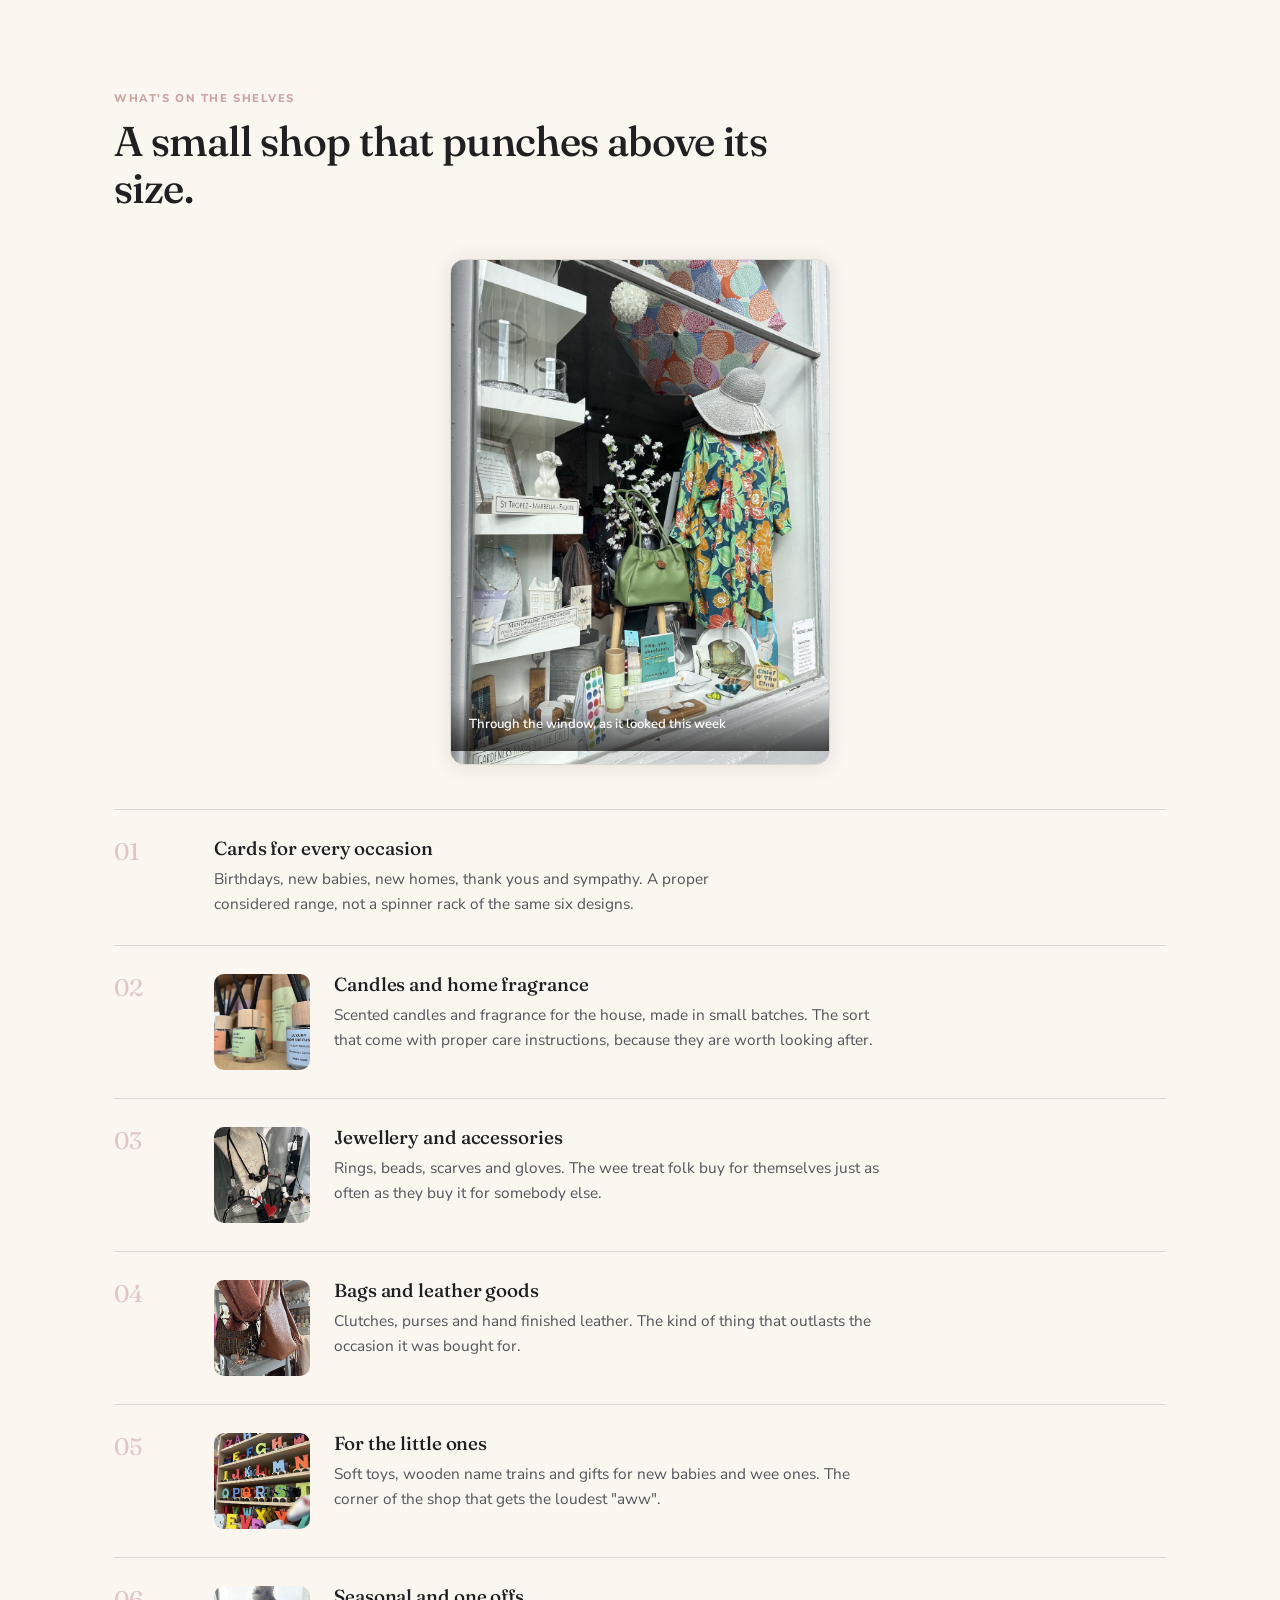
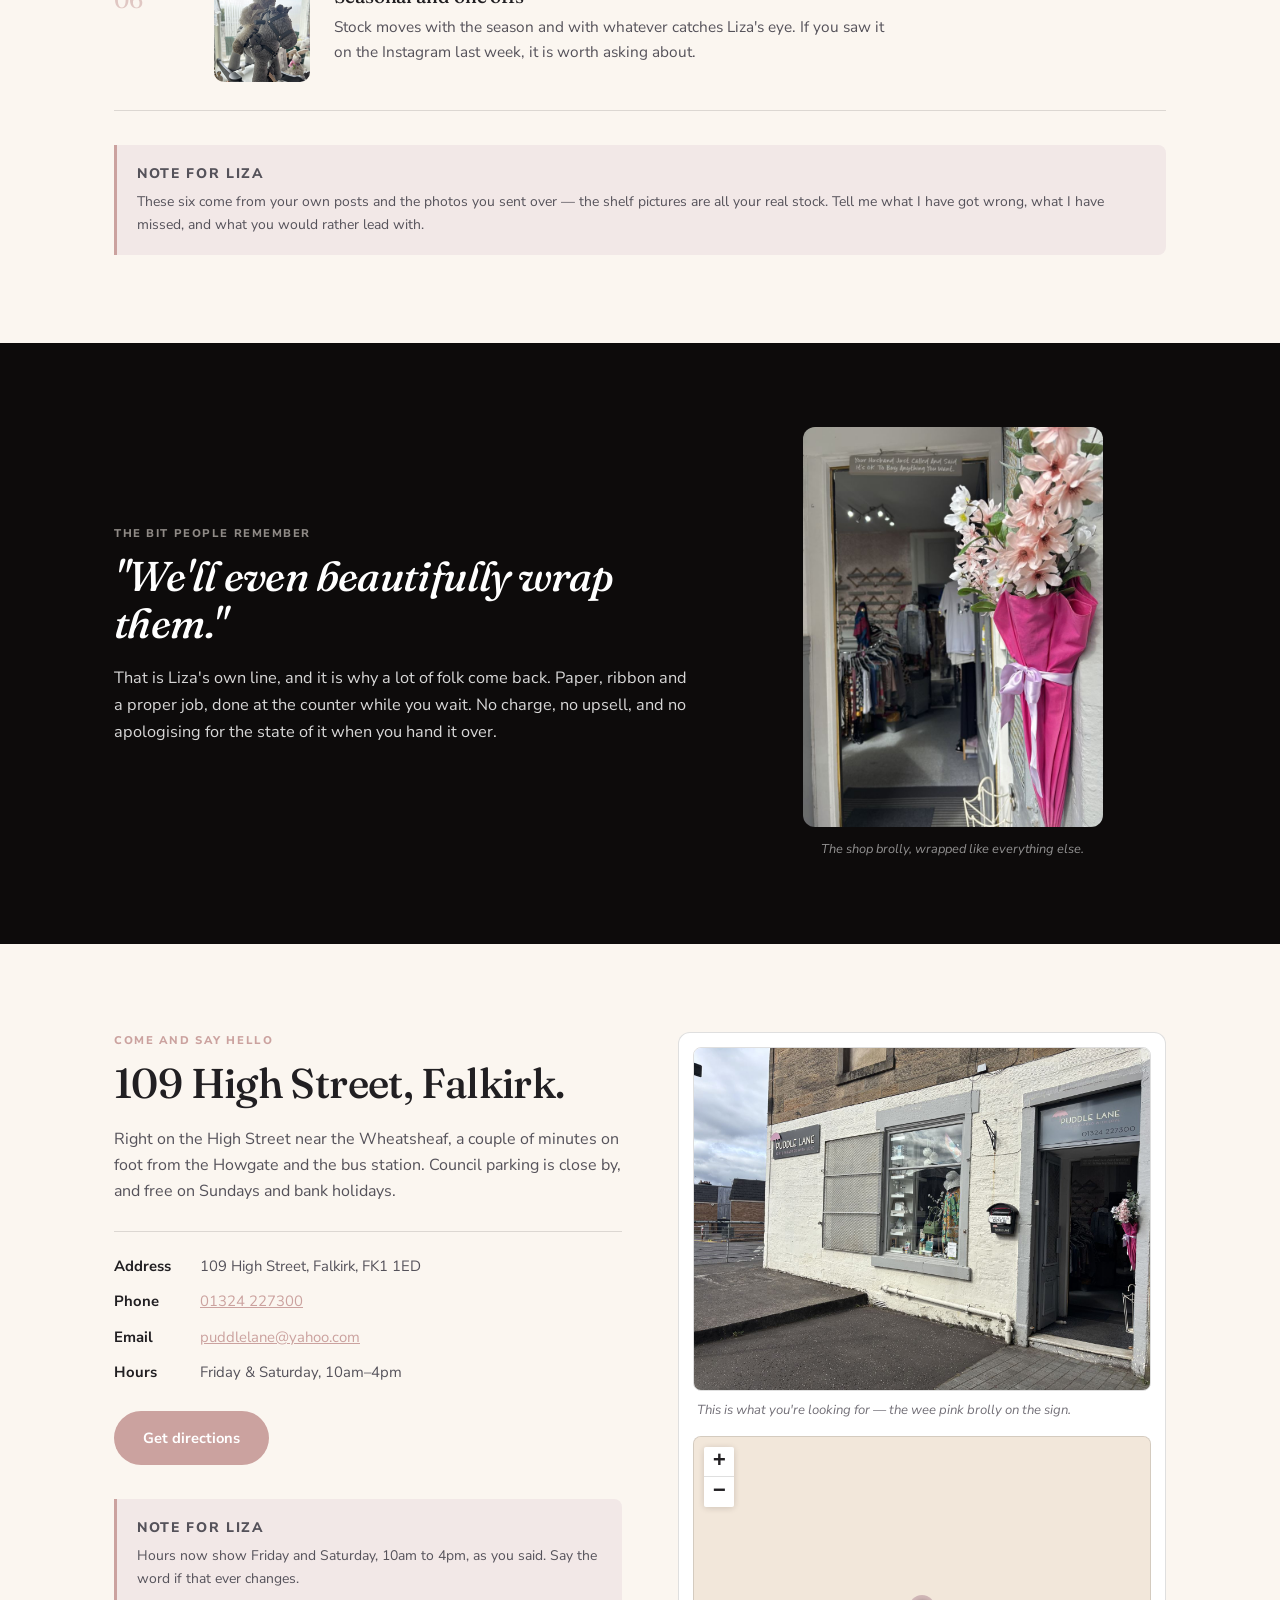
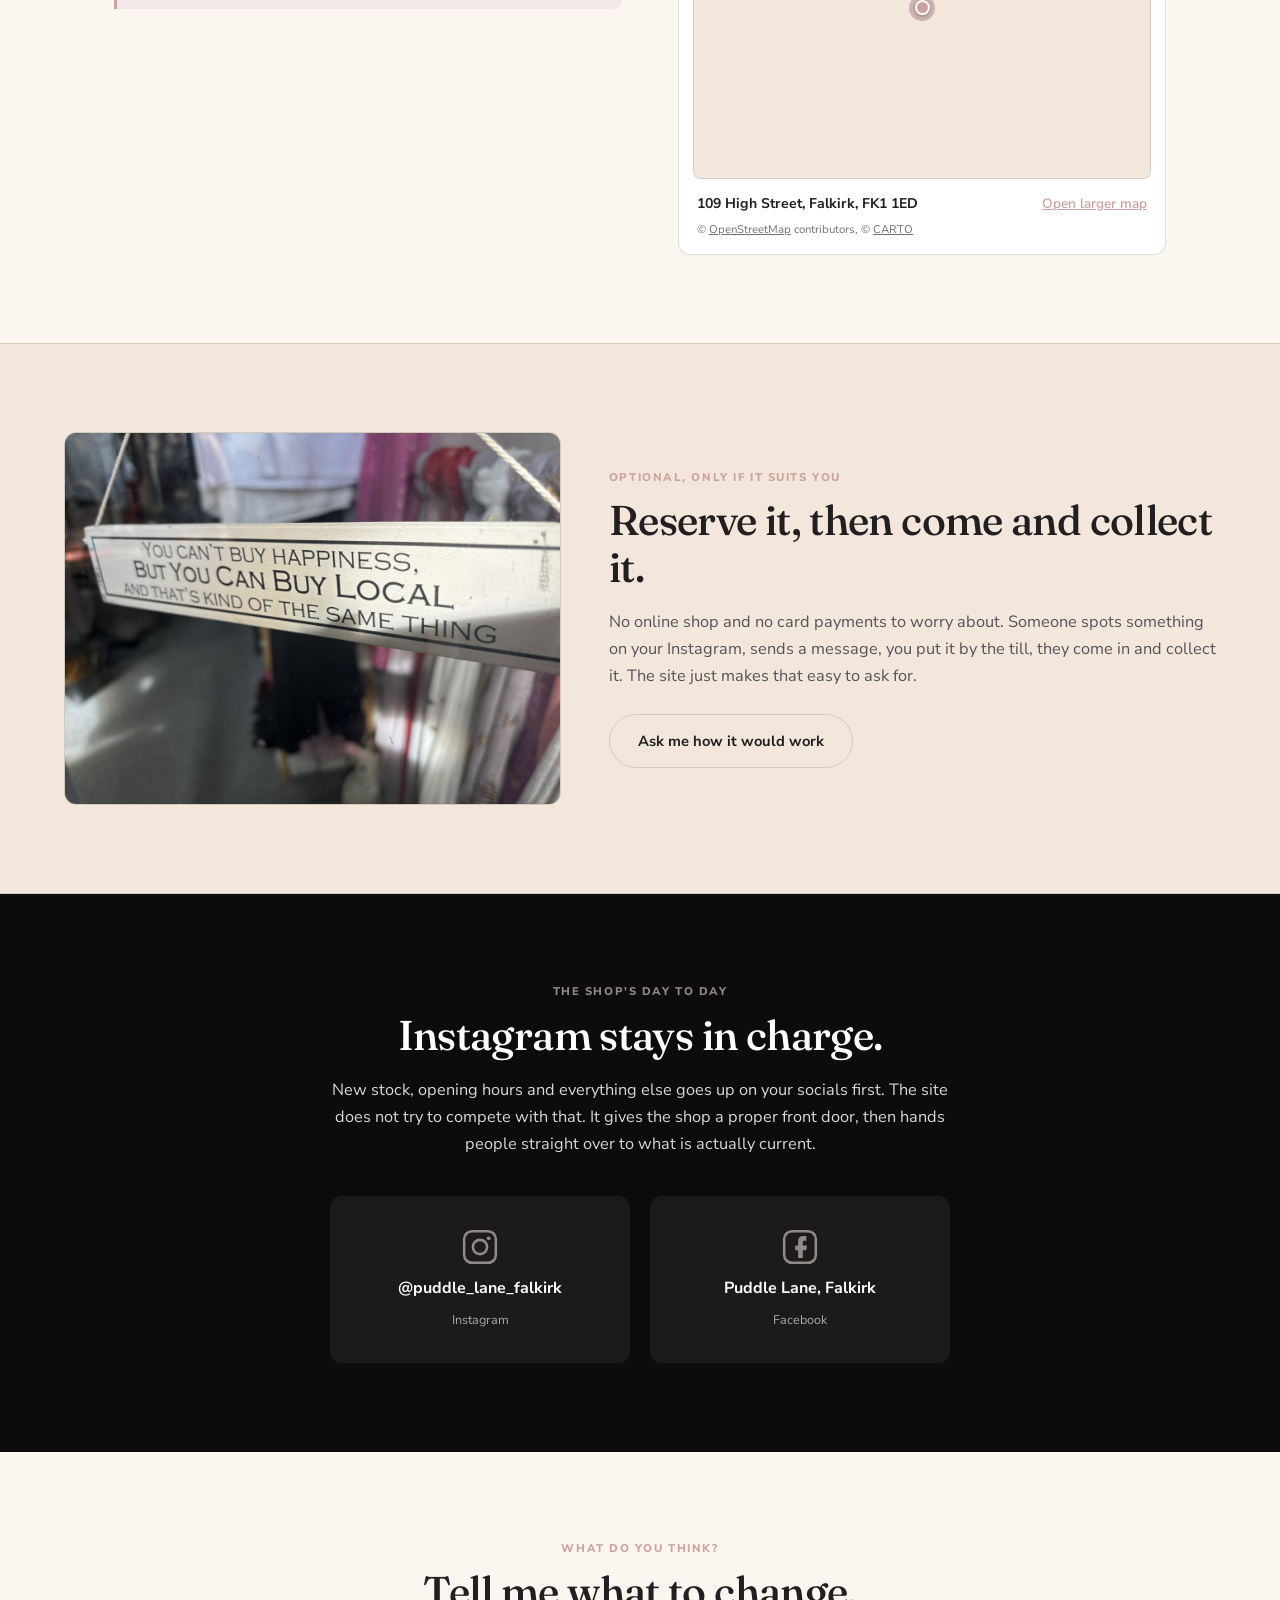
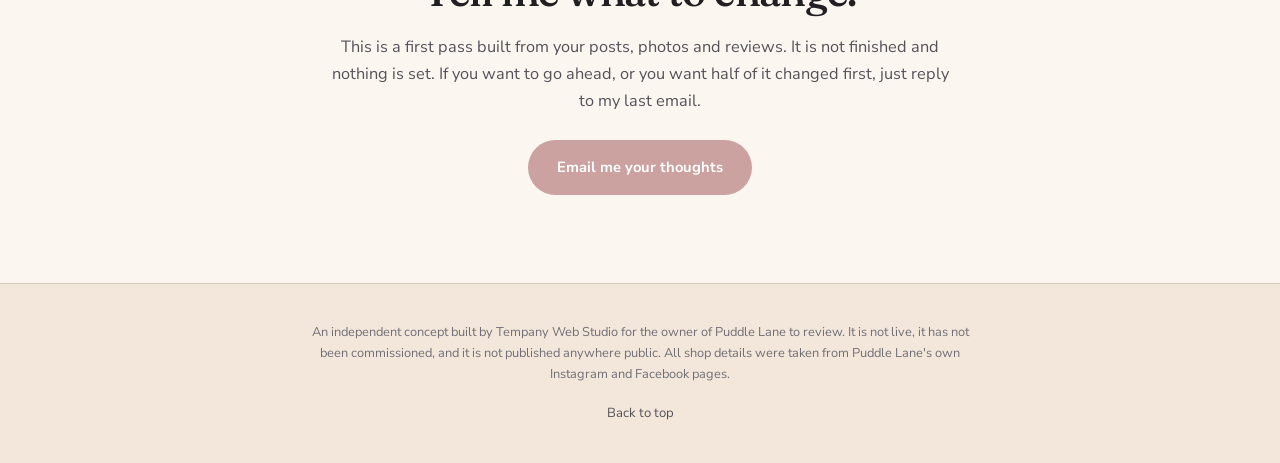
==== commit 1b3d3ccc: "Add her real shopfront, brolly, buy-local sign and kids' photos; retint favicon and share image to t" ====
--- a/index.html
+++ b/index.html
@@ -232,6 +232,14 @@
       </li>
       <li class="shelf-item has-photo">
         <span class="shelf-num">05</span>
+        <div class="shelf-photo"><img src="images/shop/letters.jpg" alt="Colourful wooden alphabet train letters on shelves in the shop" width="200" height="200" loading="lazy"></div>
+        <div class="shelf-body">
+          <h3>For the little ones</h3>
+          <p>Soft toys, wooden name trains and gifts for new babies and wee ones. The corner of the shop that gets the loudest "aww".</p>
+        </div>
+      </li>
+      <li class="shelf-item has-photo">
+        <span class="shelf-num">06</span>
         <div class="shelf-photo"><img src="images/shop/seasonal.jpg" alt="A grey herringbone rocking horse toy in the shop" width="200" height="200" loading="lazy"></div>
         <div class="shelf-body">
           <h3>Seasonal and one offs</h3>
@@ -241,7 +249,7 @@
     </ol>
     <aside class="review-note">
       <p class="review-note__label">Note for Liza</p>
-      <p>These five come from your own posts and photos, and the shelf photos are your real stock from what you sent over. Tell me what I have got wrong, what I have missed, and what you would rather lead with.</p>
+      <p>These six come from your own posts and the photos you sent over &mdash; the shelf pictures are all your real stock. Tell me what I have got wrong, what I have missed, and what you would rather lead with.</p>
     </aside>
   </section>
 
@@ -252,18 +260,11 @@
         <h2 class="light">"We'll even beautifully wrap them."</h2>
         <p class="section-lead light">That is Liza's own line, and it is why a lot of folk come back. Paper, ribbon and a proper job, done at the counter while you wait. No charge, no upsell, and no apologising for the state of it when you hand it over.</p>
       </div>
-      <div class="feature-art" aria-hidden="true">
-        <svg viewBox="0 0 240 200">
-          <rect x="52" y="78" width="136" height="98" rx="3" class="w-box"/>
-          <rect x="52" y="78" width="136" height="26" class="w-lid"/>
-          <rect x="108" y="78" width="24" height="98" class="w-ribbon"/>
-          <path d="M84 78c0-22 14-34 36-34s36 12 36 34" class="w-bow-line"/>
-          <ellipse cx="104" cy="66" rx="15" ry="11" class="w-bow"/>
-          <ellipse cx="136" cy="66" rx="15" ry="11" class="w-bow"/>
-          <circle cx="120" cy="66" r="6" class="w-knot"/>
-          <path d="M30 52l3.6 9.4 9.4 3.6-9.4 3.6L30 78l-3.6-9.4L17 65l9.4-3.6z" class="w-spark"/>
-          <path d="M210 108l3 7.8 7.8 3-7.8 3-3 7.8-3-7.8-7.8-3 7.8-3z" class="w-spark"/>
-        </svg>
+      <div class="feature-art">
+        <figure class="feature-photo">
+          <img src="images/shop/brolly.jpg" alt="A bright pink umbrella tied with a lilac ribbon, hanging in the shop doorway" width="750" height="1000" loading="lazy">
+          <figcaption>The shop brolly, wrapped like everything else.</figcaption>
+        </figure>
       </div>
     </div>
   </section>
@@ -286,6 +287,10 @@
       </aside>
     </div>
     <div class="split-map">
+      <figure class="street-photo">
+        <img src="images/shop/shopfront.jpg" alt="The Puddle Lane shopfront on Falkirk High Street: white walls, grey trim, the Puddle Lane sign with its pink umbrella, and the door standing open" width="1600" height="1200" loading="lazy">
+        <figcaption>This is what you're looking for &mdash; the wee pink brolly on the sign.</figcaption>
+      </figure>
       <div class="map-frame">
         <div id="shop-map" role="img" aria-label="Map showing Puddle Lane at 109 High Street, Falkirk"></div>
       </div>
@@ -298,10 +303,17 @@
   </section>
 
   <section id="collect" class="section band">
-    <p class="eyebrow">Optional, only if it suits you</p>
-    <h2>Reserve it, then come and collect it.</h2>
-    <p class="section-lead center">No online shop and no card payments to worry about. Someone spots something on your Instagram, sends a message, you put it by the till, they come in and collect it. The site just makes that easy to ask for.</p>
-    <a class="button button-ghost" href="#contact">Ask me how it would work</a>
+    <div class="collect-split">
+      <figure class="collect-photo">
+        <img src="images/shop/buylocal.jpg" alt="A wooden sign in the shop reading: you can't buy happiness, but you can buy local, and that's kind of the same thing" width="1200" height="900" loading="lazy">
+      </figure>
+      <div class="collect-copy">
+        <p class="eyebrow">Optional, only if it suits you</p>
+        <h2>Reserve it, then come and collect it.</h2>
+        <p class="section-lead">No online shop and no card payments to worry about. Someone spots something on your Instagram, sends a message, you put it by the till, they come in and collect it. The site just makes that easy to ask for.</p>
+        <a class="button button-ghost" href="#contact">Ask me how it would work</a>
+      </div>
+    </div>
   </section>
 
   <section id="follow" class="section band dark">
--- a/style.css
+++ b/style.css
@@ -158,6 +158,11 @@
 .section-lead.center { text-align: center; }
 .band { text-align: center; max-width: none; background: var(--cream-2); border-top: 1px solid var(--line); border-bottom: 1px solid var(--line); }
 .band .button { margin-top: 8px; }
+
+/* Collect: buy-local sign photo beside the copy */
+.collect-split { display: grid; grid-template-columns: 0.9fr 1.1fr; gap: 48px; align-items: center; max-width: var(--wrap); margin: 0 auto; text-align: left; }
+.collect-photo { margin: 0; }
+.collect-photo img { width: 100%; height: auto; border-radius: 12px; border: 1px solid var(--line); display: block; }
 .band.dark { background: var(--dark); color: rgba(255,255,255,0.84); border-color: transparent; }
 h2.light { color: #fff; }
 
@@ -191,13 +196,9 @@
 .feature-inner { display: grid; grid-template-columns: 1.15fr 0.85fr; gap: 48px; align-items: center; max-width: var(--wrap); margin: 0 auto; padding: 84px 5%; }
 .feature h2 { font-style: italic; }
 .feature-art svg { max-width: 280px; margin: 0 auto; }
-.w-box { fill: var(--plum); }
-.w-lid { fill: var(--plum-dark); }
-.w-ribbon { fill: var(--gold); }
-.w-bow-line { fill: none; stroke: var(--gold); stroke-width: 5; }
-.w-bow { fill: var(--gold); }
-.w-knot { fill: var(--gold-soft); }
-.w-spark { fill: var(--gold); opacity: 0.8; }
+.feature-photo { margin: 0; max-width: 300px; margin-inline: auto; }
+.feature-photo img { width: 100%; height: auto; border-radius: 12px; display: block; }
+.feature-photo figcaption { font-size: 0.8rem; font-style: italic; color: rgba(255,255,255,0.55); text-align: center; margin-top: 12px; }
 
 /* Split / visit */
 .split { display: grid; grid-template-columns: 1.02fr 0.98fr; gap: 56px; align-items: start; }
@@ -207,6 +208,9 @@
 .visit-facts strong { min-width: 74px; color: var(--ink); font-weight: 700; }
 .visit-facts a { text-decoration: underline; color: var(--plum); }
 .split-map { background: #fff; border: 1px solid var(--line); border-radius: 12px; padding: 14px; }
+.street-photo { margin: 0 0 14px; }
+.street-photo img { width: 100%; height: auto; border-radius: 8px; border: 1px solid var(--line); display: block; }
+.street-photo figcaption { font-size: 0.82rem; font-style: italic; color: var(--ink-3); margin-top: 9px; padding: 0 4px; }
 .map-frame { position: relative; border-radius: 8px; overflow: hidden; border: 1px solid var(--line); background: var(--cream-2); aspect-ratio: 4 / 3; }
 #shop-map { position: absolute; inset: 0; width: 100%; height: 100%; background: var(--cream-2); }
 
@@ -266,6 +270,9 @@
   .feature-inner { grid-template-columns: 1fr; gap: 32px; }
   .feature-art { order: -1; }
   .feature-art svg { max-width: 200px; }
+  .feature-photo { max-width: 240px; }
+  .collect-split { grid-template-columns: 1fr; gap: 28px; text-align: center; }
+  .collect-photo { max-width: 440px; margin-inline: auto; }
   .split { grid-template-columns: 1fr; gap: 36px; }
   .strip { grid-template-columns: repeat(2, 1fr); }
   .strip-item:nth-child(2n) { border-right: none; }
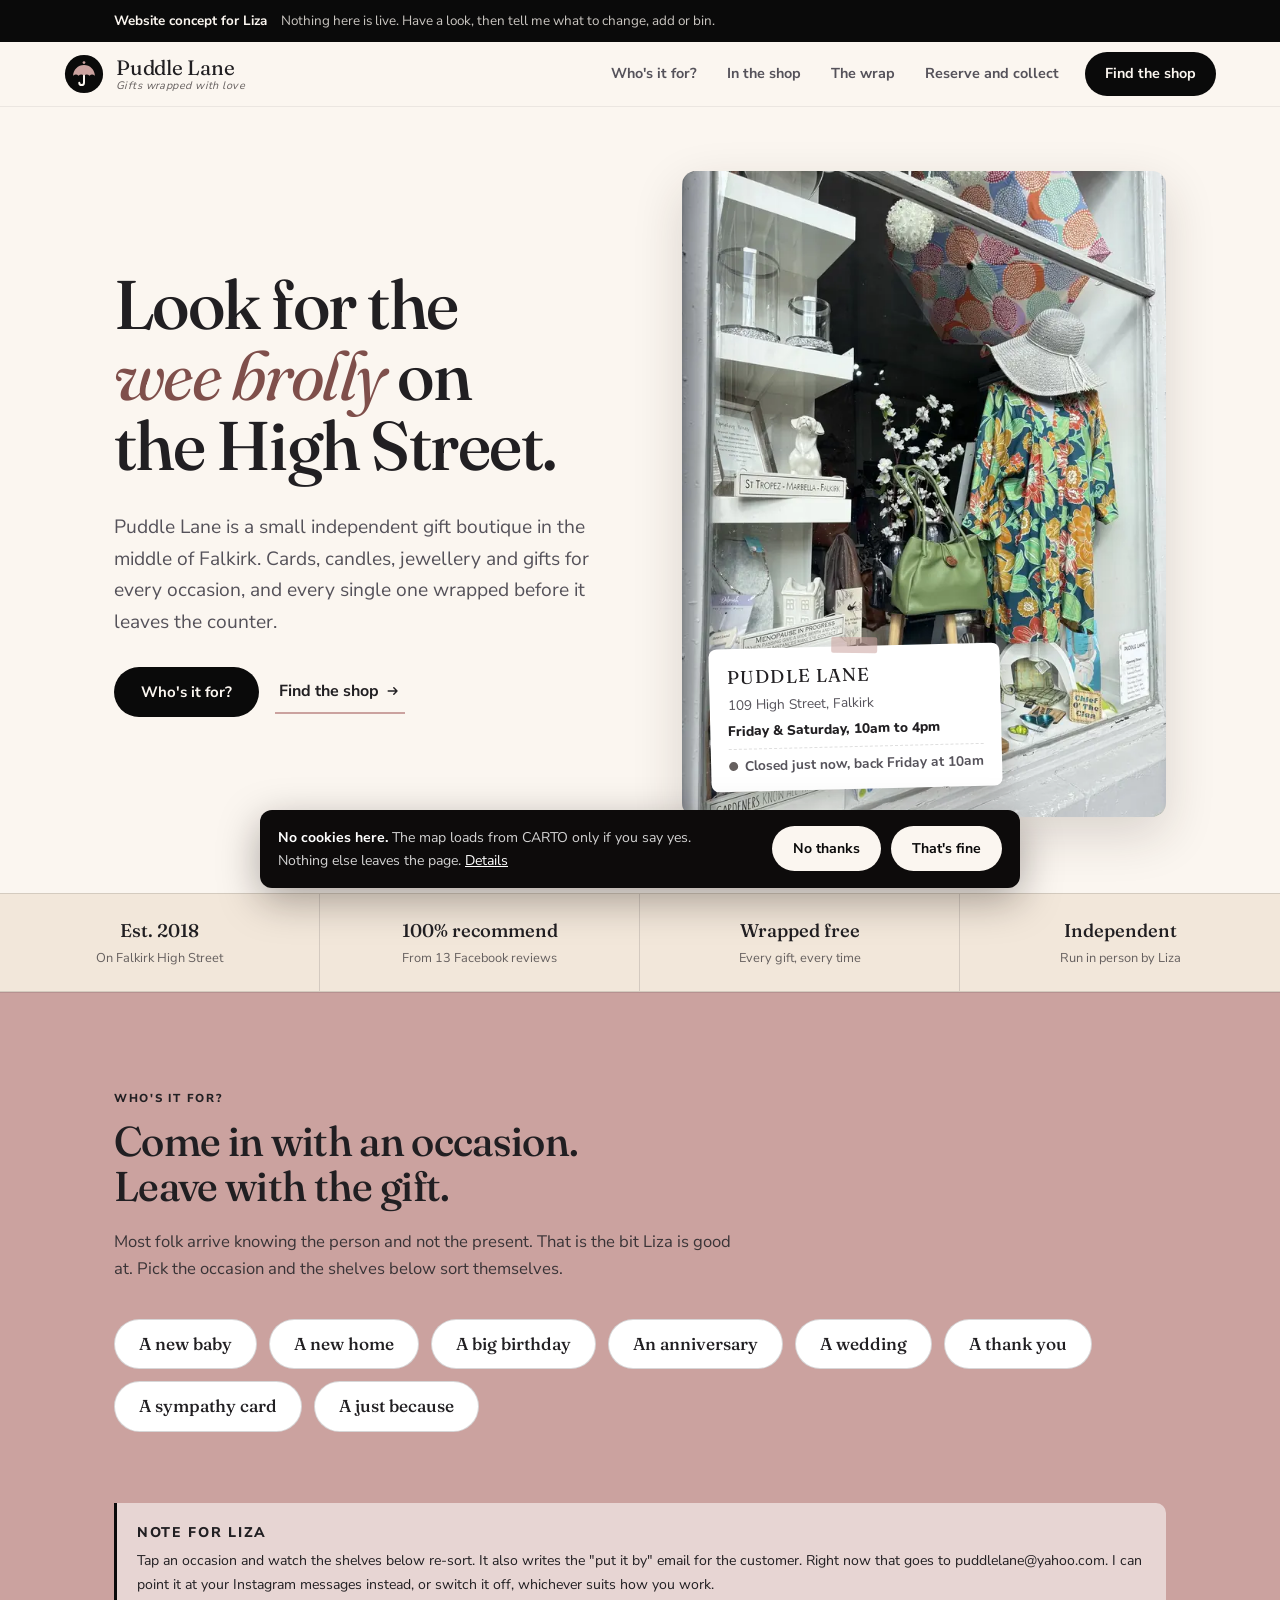
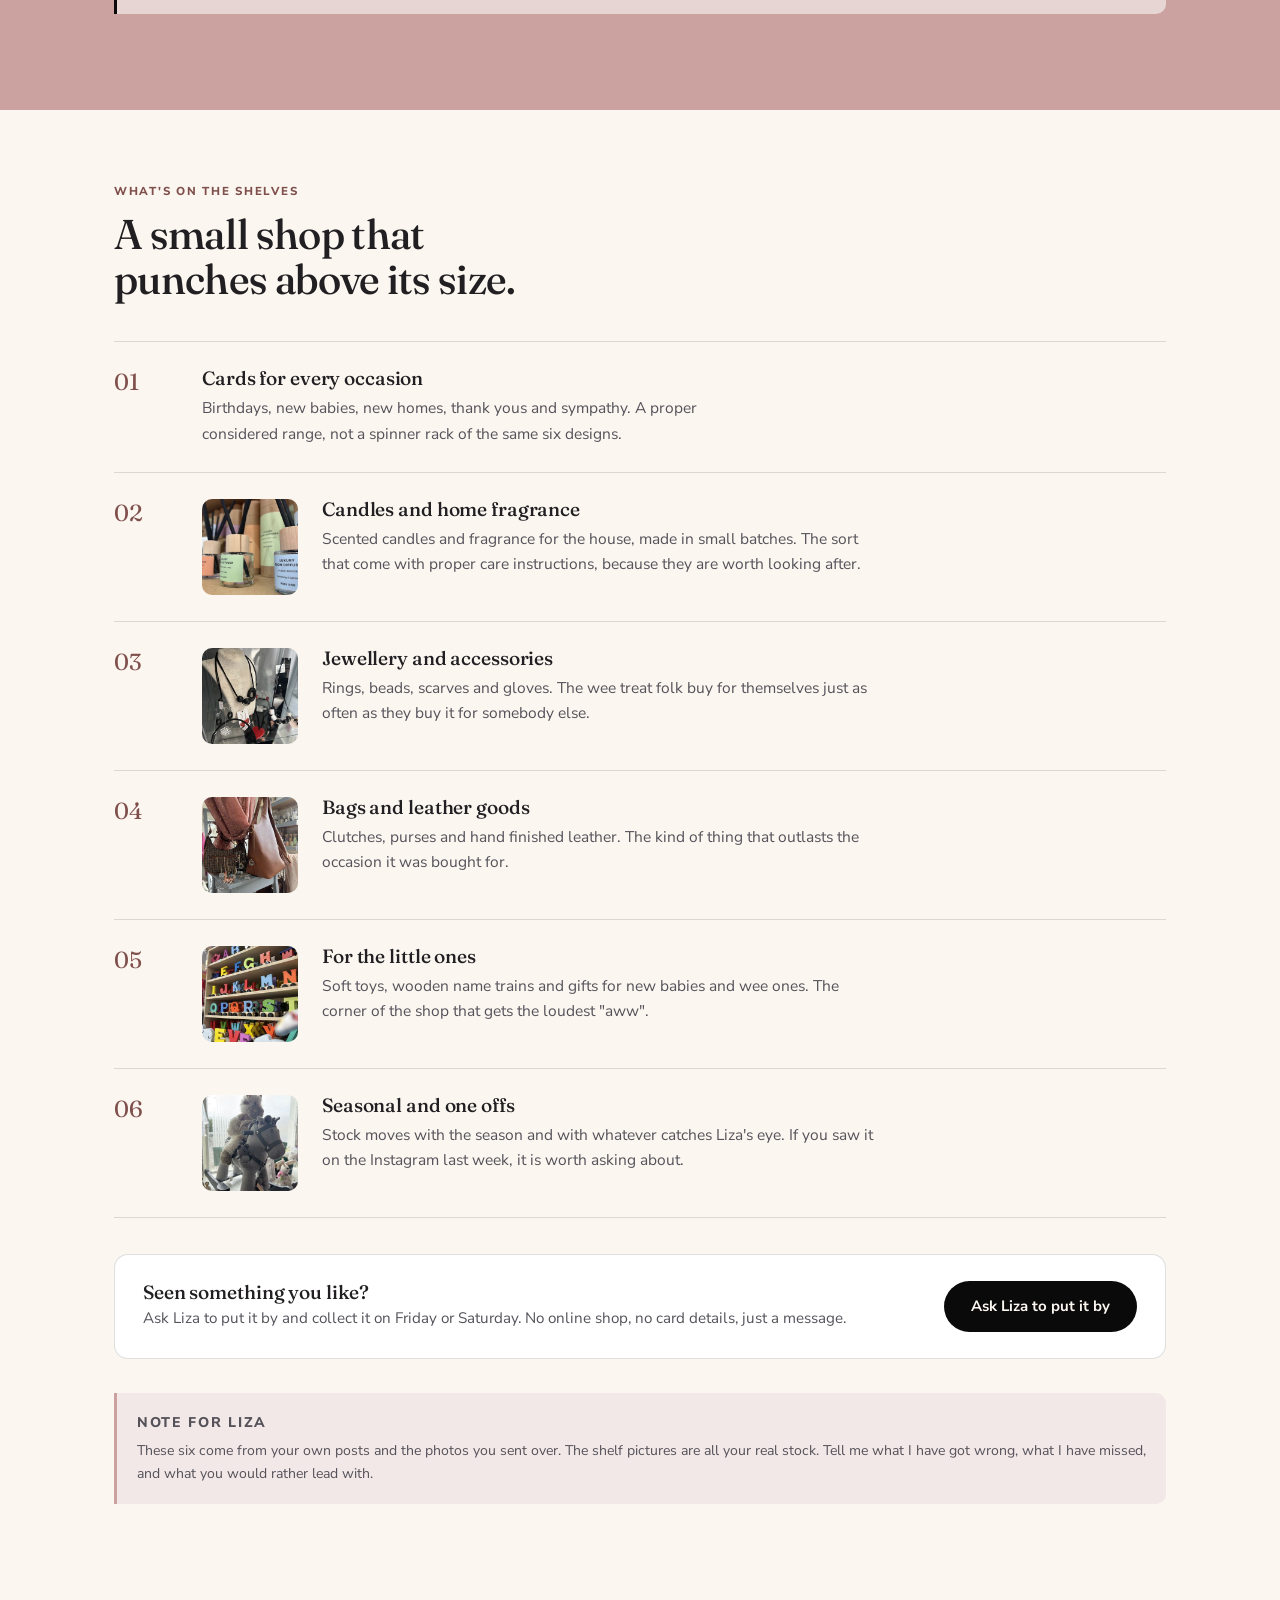
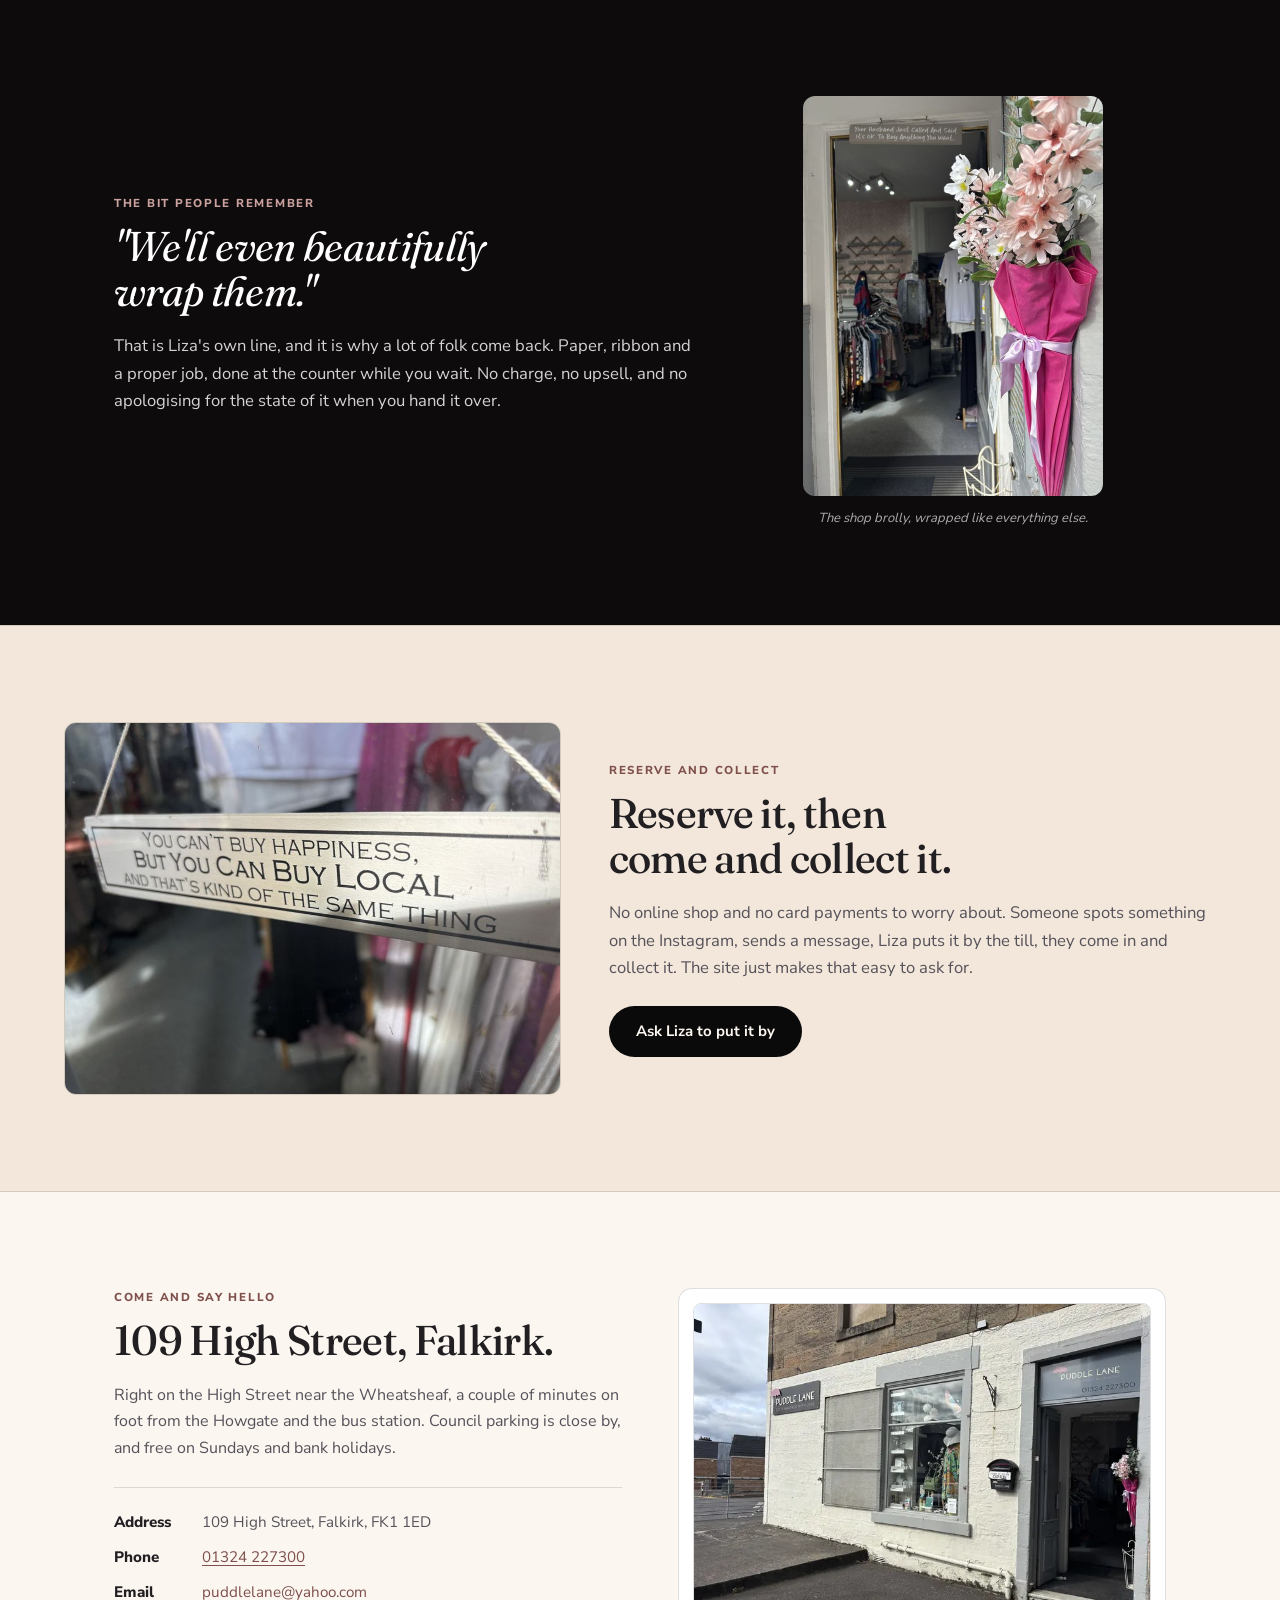
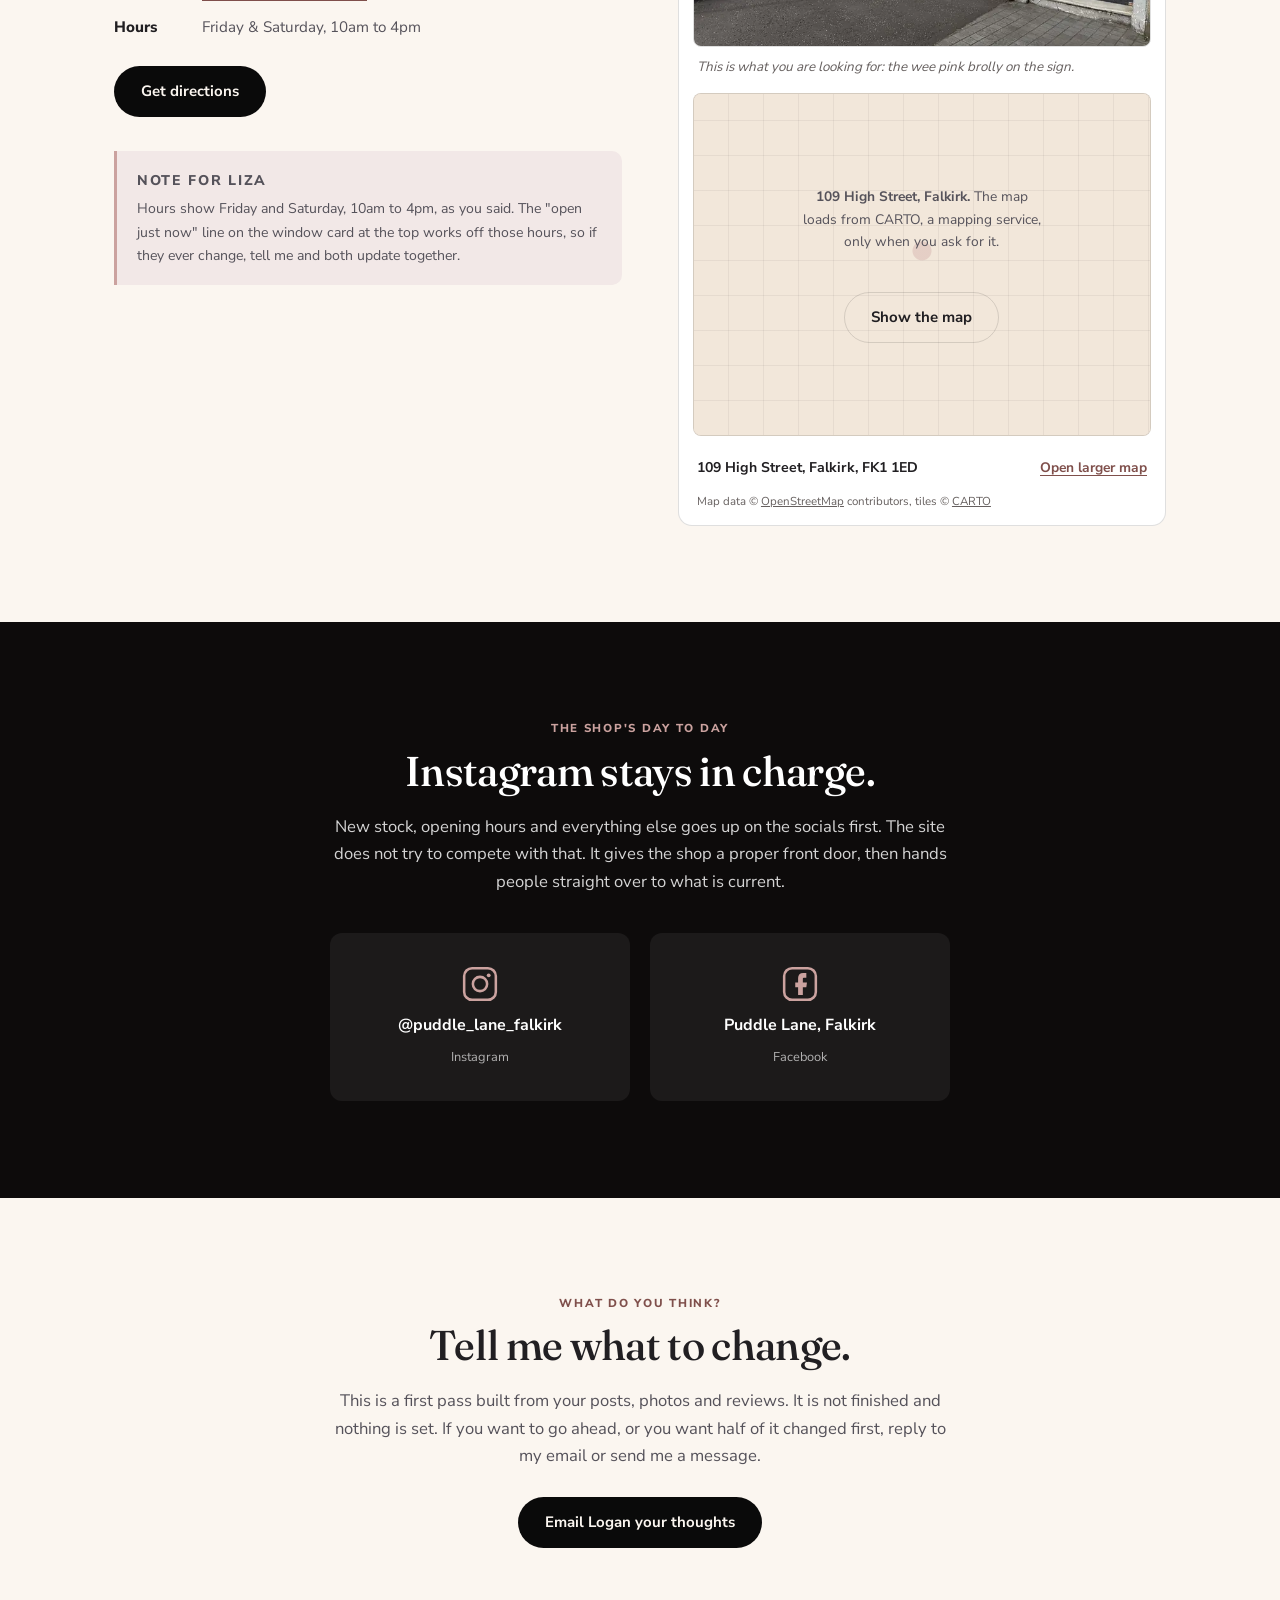
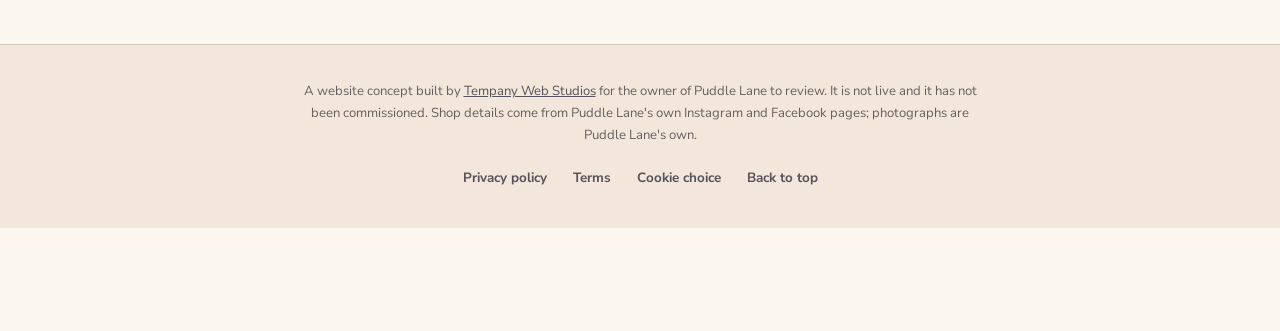
==== commit 4b2504fb: "Full check and upgrade: real window hero, occasion picker, contrast, legal pages, fonts, images - He" ====
--- a/index.html
+++ b/index.html
@@ -3,32 +3,59 @@
 <head>
 <meta charset="UTF-8">
 <meta name="viewport" content="width=device-width, initial-scale=1">
-<title>Puddle Lane — Website Concept</title>
-<meta name="description" content="A website concept for Puddle Lane, an independent gift boutique at 109 High Street, Falkirk.">
+<title>Puddle Lane | Independent gift shop, 109 High Street, Falkirk</title>
+<meta name="description" content="Cards, candles, jewellery and gifts for every occasion, wrapped free at the counter. Friday and Saturday, 10am to 4pm, under the wee brolly on Falkirk High Street.">
+<!-- Concept stage: kept out of search until Liza says go. Remove this line at launch, and flip robots.txt. -->
 <meta name="robots" content="noindex, nofollow">
+<link rel="canonical" href="https://puddle-lane-review.pages.dev/">
+<meta name="theme-color" content="#fbf6f0">
+<meta name="tws-storage-prefix" content="pl">
 
 <!-- Link previews: what shows when the address is shared on Facebook, Instagram, WhatsApp or by text. -->
 <meta property="og:type" content="website">
-<meta property="og:title" content="Puddle Lane — Gifts wrapped with love">
-<meta property="og:description" content="Independent gift boutique on Falkirk High Street. Cards, candles, jewellery and gifts, all wrapped before they leave the counter.">
+<meta property="og:site_name" content="Puddle Lane">
+<meta property="og:title" content="Puddle Lane | Gifts wrapped with love, Falkirk High Street">
+<meta property="og:description" content="Independent gift boutique at 109 High Street, Falkirk. Cards, candles, jewellery and gifts, every one wrapped before it leaves the counter. Friday and Saturday, 10am to 4pm.">
 <meta property="og:image" content="https://puddle-lane-review.pages.dev/share-image.png">
 <meta property="og:image:width" content="1200">
 <meta property="og:image:height" content="630">
+<meta property="og:image:alt" content="The Puddle Lane logo: a pink umbrella over the words Puddle Lane, gifts wrapped with love">
 <meta property="og:url" content="https://puddle-lane-review.pages.dev/">
 <meta property="og:locale" content="en_GB">
 <meta name="twitter:card" content="summary_large_image">
-<meta name="twitter:title" content="Puddle Lane — Gifts wrapped with love">
-<meta name="twitter:description" content="Independent gift boutique on Falkirk High Street.">
+<meta name="twitter:title" content="Puddle Lane | Gifts wrapped with love, Falkirk High Street">
+<meta name="twitter:description" content="Independent gift boutique at 109 High Street, Falkirk. Friday and Saturday, 10am to 4pm.">
 <meta name="twitter:image" content="https://puddle-lane-review.pages.dev/share-image.png">
 <link rel="icon" href="favicon.svg" type="image/svg+xml">
 
-<link rel="preconnect" href="https://fonts.googleapis.com">
-<link rel="preconnect" href="https://fonts.gstatic.com" crossorigin>
-<link href="https://fonts.googleapis.com/css2?family=Fraunces:ital,opsz,wght@0,9..144,400;0,9..144,500;0,9..144,600;1,9..144,400;1,9..144,500&family=Nunito+Sans:wght@400;600;700;800&display=swap" rel="stylesheet">
-<link rel="stylesheet" href="vendor/leaflet/leaflet.css">
+<link rel="preload" as="font" type="font/woff2" href="assets/fonts/fraunces-400-latin.woff2" crossorigin>
+<link rel="preload" as="font" type="font/woff2" href="assets/fonts/nunito-sans-400-latin.woff2" crossorigin>
+<link rel="preload" as="image" type="image/webp" imagesrcset="images/shop/window-630.webp 630w, images/shop/window-840.webp 840w, images/shop/window-1050.webp 1050w" imagesizes="(min-width: 900px) 44vw, 100vw">
+<link rel="stylesheet" href="assets/fonts.css">
 <link rel="stylesheet" href="style.css">
+
+<script type="application/ld+json">
+{
+  "@context": "https://schema.org",
+  "@type": "Store",
+  "name": "Puddle Lane",
+  "description": "Independent gift boutique in Falkirk. Cards, candles, jewellery and gifts for every occasion, wrapped free.",
+  "url": "https://puddle-lane-review.pages.dev/",
+  "image": "https://puddle-lane-review.pages.dev/images/shop/shopfront-1200.jpg",
+  "telephone": "+441324227300",
+  "email": "puddlelane@yahoo.com",
+  "address": { "@type": "PostalAddress", "streetAddress": "109 High Street", "addressLocality": "Falkirk", "postalCode": "FK1 1ED", "addressCountry": "GB" },
+  "geo": { "@type": "GeoCoordinates", "latitude": 55.999059, "longitude": -3.784378 },
+  "openingHoursSpecification": [
+    { "@type": "OpeningHoursSpecification", "dayOfWeek": ["Friday", "Saturday"], "opens": "10:00", "closes": "16:00" }
+  ],
+  "sameAs": ["https://www.instagram.com/puddle_lane_falkirk/", "https://www.facebook.com/puddlelanegifts/"]
+}
+</script>
 </head>
 <body>
+
+<a class="skip" href="#top">Skip to content</a>
 
 <div class="review-banner">
   <div class="review-banner__inner">
@@ -37,10 +64,10 @@
   </div>
 </div>
 
-<header class="site-header" id="top">
+<header class="site-header" data-chrome>
   <a class="brand" href="#top">
     <span class="brand-mark" aria-hidden="true">
-      <svg viewBox="0 0 44 44" width="44" height="44">
+      <svg viewBox="0 0 44 44" width="40" height="40">
         <circle cx="22" cy="22" r="21" class="mark-bg"/>
         <path d="M10 24c0-6.6 5.4-12 12-12s12 5.4 12 12c-2.4-1.8-4-1.8-6 0-2-1.8-4-1.8-6 0-2-1.8-4-1.8-6 0-2-1.8-3.6-1.8-6 0z" class="mark-canopy"/>
         <path d="M22 24v7.5a2.6 2.6 0 0 1-5.2 0" class="mark-handle"/>
@@ -54,223 +81,173 @@
   </a>
   <button class="menu-toggle" type="button" aria-expanded="false" aria-controls="main-nav" aria-label="Open menu"><span></span><span></span><span></span></button>
   <nav id="main-nav" class="main-nav" aria-label="Main navigation">
-    <a href="#occasions">Occasions</a>
+    <a href="#occasions">Who's it for?</a>
     <a href="#shop">In the shop</a>
     <a href="#wrap">The wrap</a>
-    <a href="#visit">Find us</a>
-    <a class="nav-cta" href="#contact">Get in touch</a>
+    <a href="#collect">Reserve and collect</a>
+    <a class="nav-cta" href="#visit">Find the shop</a>
   </nav>
 </header>
 
-<main>
+<main id="top">
 
   <section class="hero">
-    <div class="hero-window" aria-hidden="true">
-      <svg viewBox="-160 0 780 470" class="art-shop" role="img">
-        <defs>
-          <radialGradient id="glow" cx="50%" cy="45%" r="65%">
-            <stop offset="0%" stop-color="#ffe9b8"/>
-            <stop offset="70%" stop-color="#f6d089"/>
-            <stop offset="100%" stop-color="#e8bd6f"/>
-          </radialGradient>
-          <linearGradient id="puddleGrad" x1="0" y1="0" x2="0" y2="1">
-            <stop offset="0%" stop-color="#b9d2d6"/>
-            <stop offset="100%" stop-color="#9dbcc2"/>
-          </linearGradient>
-        </defs>
-
-        <g class="rain">
-          <line x1="40"  y1="-20" x2="32"  y2="24"/>
-          <line x1="110" y1="-40" x2="102" y2="4"/>
-          <line x1="180" y1="-10" x2="172" y2="34"/>
-          <line x1="250" y1="-50" x2="242" y2="-6"/>
-          <line x1="320" y1="-25" x2="312" y2="19"/>
-          <line x1="390" y1="-45" x2="382" y2="-1"/>
-          <line x1="430" y1="-15" x2="422" y2="29"/>
-          <line x1="75"  y1="-60" x2="67"  y2="-16"/>
-          <line x1="215" y1="-70" x2="207" y2="-26"/>
-          <line x1="355" y1="-65" x2="347" y2="-21"/>
-        </g>
-
-        <!-- shopfront -->
-        <rect x="70" y="96" width="320" height="286" rx="3" class="s-facade"/>
-        <rect x="60" y="82" width="340" height="20" rx="3" class="s-cornice"/>
-
-        <!-- fascia -->
-        <rect x="82" y="110" width="296" height="42" class="s-fascia"/>
-        <text x="230" y="139" text-anchor="middle" class="s-fascia-text">PUDDLE LANE</text>
-
-        <!-- awning -->
-        <path d="M78 156h304l-10 34H88z" class="s-awning"/>
-        <path d="M88 190h294l-6 12H94z" class="s-awning-hem"/>
-
-        <!-- window -->
-        <rect x="96" y="212" width="152" height="132" rx="2" class="s-window-frame"/>
-        <rect x="104" y="220" width="136" height="116" rx="1" fill="url(#glow)"/>
-        <line x1="104" y1="270" x2="240" y2="270" class="s-shelf"/>
-        <line x1="104" y1="308" x2="240" y2="308" class="s-shelf"/>
-        <!-- window display -->
-        <rect x="116" y="248" width="16" height="22" class="s-item-a"/>
-        <rect x="142" y="254" width="12" height="16" class="s-item-b"/>
-        <circle cx="176" cy="260" r="9" class="s-item-a"/>
-        <rect x="200" y="246" width="18" height="24" rx="2" class="s-item-b"/>
-        <rect x="118" y="288" width="20" height="20" rx="2" class="s-item-b"/>
-        <circle cx="158" cy="298" r="10" class="s-item-a"/>
-        <rect x="186" y="284" width="14" height="24" class="s-item-a"/>
-        <rect x="212" y="290" width="16" height="18" rx="2" class="s-item-b"/>
-        <line x1="172" y1="212" x2="172" y2="344" class="s-mullion"/>
-
-        <!-- door -->
-        <rect x="272" y="212" width="86" height="170" rx="2" class="s-door"/>
-        <rect x="284" y="226" width="62" height="70" rx="1" fill="url(#glow)" opacity="0.85"/>
-        <circle cx="346" cy="300" r="3.5" class="s-handle"/>
-        <rect x="284" y="312" width="62" height="56" rx="2" class="s-door-panel"/>
-
-        <!-- number plaque -->
-        <rect x="298" y="182" width="34" height="22" rx="3" class="s-plaque"/>
-        <text x="315" y="198" text-anchor="middle" class="s-plaque-text">109</text>
-
-        <!-- hanging sign with brolly -->
-        <line x1="70" y1="176" x2="34" y2="176" class="s-bracket"/>
-        <line x1="38" y1="176" x2="38" y2="192" class="s-bracket"/>
-        <circle cx="38" cy="216" r="25" class="s-sign"/>
-        <path d="M25 218c0-7.2 5.8-13 13-13s13 5.8 13 13c-2.6-2-4.3-2-6.5 0-2.2-2-4.3-2-6.5 0-2.2-2-4.3-2-6.5 0-2.2-2-3.9-2-6.5 0z" class="s-sign-canopy"/>
-        <path d="M38 218v8a2.4 2.4 0 0 1-4.8 0" class="s-sign-handle"/>
-
-        <!-- pavement -->
-        <line x1="20" y1="382" x2="440" y2="382" class="s-kerb"/>
-
-        <!-- puddle + reflection -->
-        <ellipse cx="230" cy="412" rx="146" ry="26" fill="url(#puddleGrad)" opacity="0.55"/>
-        <ellipse cx="172" cy="410" rx="42" ry="12" class="s-reflect"/>
-        <ellipse cx="315" cy="414" rx="24" ry="8" class="s-reflect"/>
-        <ellipse cx="230" cy="412" rx="146" ry="26" class="s-ripple r1"/>
-        <ellipse cx="230" cy="412" rx="104" ry="18" class="s-ripple r2"/>
-        <ellipse cx="230" cy="412" rx="62"  ry="11" class="s-ripple r3"/>
-      </svg>
-    </div>
-    <div class="hero-mat">
-      <p class="eyebrow">Independent gift boutique &middot; 109 High Street, Falkirk</p>
+    <div class="hero-copy">
       <h1>Look for the <em>wee brolly</em> on the High Street.</h1>
-      <p class="lead">Puddle Lane is a small independent boutique in the middle of Falkirk. Cards, candles, jewellery and gifts for every occasion, and every single one wrapped beautifully before it leaves the counter.</p>
-      <div class="hero-actions">
-        <a class="button button-primary" href="#visit">Find the shop</a>
-        <a class="button button-ghost" href="https://www.instagram.com/puddle_lane_falkirk/" target="_blank" rel="noreferrer">See what's in just now</a>
-      </div>
-    </div>
-  </section>
-
-  <section class="strip">
+      <p class="lead" data-landing>Puddle Lane is a small independent gift boutique in the middle of Falkirk. Cards, candles, jewellery and gifts for every occasion, and every single one wrapped before it leaves the counter.</p>
+      <div class="hero-actions" data-landing>
+        <a class="button button-primary" href="#occasions">Who's it for?</a>
+        <a class="text-link" href="#visit">Find the shop<svg viewBox="0 0 20 20" width="16" height="16" aria-hidden="true"><path d="M4 10h11m-4-4 4 4-4 4" fill="none" stroke="currentColor" stroke-width="1.8" stroke-linecap="round" stroke-linejoin="round"/></svg></a>
+      </div>
+    </div>
+    <figure class="hero-window" data-landing>
+      <picture>
+        <source type="image/webp" srcset="images/shop/window-630.webp 630w, images/shop/window-840.webp 840w, images/shop/window-1050.webp 1050w" sizes="(min-width: 900px) 44vw, 100vw">
+        <img src="images/shop/window-840.jpg" srcset="images/shop/window-630.jpg 630w, images/shop/window-840.jpg 840w, images/shop/window-1050.jpg 1050w" sizes="(min-width: 900px) 44vw, 100vw" width="1050" height="1400" alt="Puddle Lane's shop window on Falkirk High Street: white shelves of candles, cards and gifts, a floral kimono and straw hat on a stand, a green handbag, and a bright patterned umbrella hung open above them" loading="eager" fetchpriority="high" decoding="async">
+      </picture>
+      <figcaption class="window-card" data-landing>
+        <span class="window-card__brand">Puddle Lane</span>
+        <span class="window-card__line">109 High Street, Falkirk</span>
+        <span class="window-card__hours">Friday &amp; Saturday, 10am to 4pm</span>
+        <span class="window-card__status" id="open-status" hidden></span>
+      </figcaption>
+    </figure>
+  </section>
+
+  <section class="strip" aria-label="About the shop">
     <div class="strip-item"><strong>Est. 2018</strong><span>On Falkirk High Street</span></div>
     <div class="strip-item"><strong>100% recommend</strong><span>From 13 Facebook reviews</span></div>
     <div class="strip-item"><strong>Wrapped free</strong><span>Every gift, every time</span></div>
     <div class="strip-item"><strong>Independent</strong><span>Run in person by Liza</span></div>
   </section>
 
-  <section id="occasions" class="section">
-    <div class="section-head">
-      <p class="eyebrow">Stuck for something?</p>
-      <h2>Come in with an occasion. Leave with the gift.</h2>
-      <p class="section-lead">Most folk arrive knowing the person and not the present. That is the bit we are good at. Tell us who it is for and we will find you something, then wrap it while you wait.</p>
-    </div>
-    <ul class="occasion-list">
-      <li>A new baby</li>
-      <li>A new home</li>
-      <li>A big birthday</li>
-      <li>An anniversary</li>
-      <li>A wedding</li>
-      <li>A thank you</li>
-      <li>A sympathy card</li>
-      <li>A just because</li>
-    </ul>
+  <section id="occasions" class="section occasions">
+    <div class="occasions__inner">
+      <div class="section-head" data-reveal>
+        <p class="eyebrow">Who's it for?</p>
+        <h2>Come in with an occasion. Leave with the gift.</h2>
+        <p class="section-lead">Most folk arrive knowing the person and not the present. That is the bit Liza is good at. Pick the occasion and the shelves below sort themselves.</p>
+      </div>
+      <div class="occasion-list" role="group" aria-label="Pick an occasion" data-reveal>
+        <button type="button" class="occasion" data-occasion="baby" aria-pressed="false">A new baby</button>
+        <button type="button" class="occasion" data-occasion="home" aria-pressed="false">A new home</button>
+        <button type="button" class="occasion" data-occasion="birthday" aria-pressed="false">A big birthday</button>
+        <button type="button" class="occasion" data-occasion="anniversary" aria-pressed="false">An anniversary</button>
+        <button type="button" class="occasion" data-occasion="wedding" aria-pressed="false">A wedding</button>
+        <button type="button" class="occasion" data-occasion="thanks" aria-pressed="false">A thank you</button>
+        <button type="button" class="occasion" data-occasion="sympathy" aria-pressed="false">A sympathy card</button>
+        <button type="button" class="occasion" data-occasion="because" aria-pressed="false">A just because</button>
+      </div>
+      <p class="occasion-hint" id="occasion-hint" aria-live="polite"></p>
+      <aside class="review-note">
+        <p class="review-note__label">Note for Liza</p>
+        <p>Tap an occasion and watch the shelves below re-sort. It also writes the "put it by" email for the customer. Right now that goes to puddlelane@yahoo.com. I can point it at your Instagram messages instead, or switch it off, whichever suits how you work.</p>
+      </aside>
+    </div>
   </section>
 
   <section id="shop" class="section section-shop">
-    <div class="section-head">
+    <div class="section-head" data-reveal>
       <p class="eyebrow">What's on the shelves</p>
-      <h2>A small shop that punches above its size.</h2>
-    </div>
-
-    <div class="window-band">
-      <div class="window-frame">
-        <img src="images/shop/window.jpg" alt="Puddle Lane's shop window, with the opening times card and a display of gifts" width="1050" height="1400" loading="lazy">
-        <p class="window-caption">Through the window, as it looked this week</p>
-      </div>
-    </div>
-
-    <ol class="shelf-list">
-      <li class="shelf-item">
-        <span class="shelf-num">01</span>
-        <div class="shelf-body">
-          <h3>Cards for every occasion</h3>
+      <h2 id="shop-heading">A small shop that punches above its size.</h2>
+    </div>
+
+    <ol class="shelf-list" id="shelf">
+      <li class="shelf-item" data-shelf="cards" data-reveal>
+        <span class="shelf-num" aria-hidden="true"></span>
+        <div class="shelf-body">
+          <h3>Cards for every occasion <span class="shelf-tag" hidden></span></h3>
           <p>Birthdays, new babies, new homes, thank yous and sympathy. A proper considered range, not a spinner rack of the same six designs.</p>
         </div>
       </li>
-      <li class="shelf-item has-photo">
-        <span class="shelf-num">02</span>
-        <div class="shelf-photo"><img src="images/shop/diffusers.jpg" alt="Luxury room diffusers on display in the shop" width="200" height="200" loading="lazy"></div>
-        <div class="shelf-body">
-          <h3>Candles and home fragrance</h3>
+      <li class="shelf-item has-photo" data-shelf="candles" data-reveal>
+        <span class="shelf-num" aria-hidden="true"></span>
+        <div class="shelf-photo"><img src="images/shop/diffusers-320.jpg" alt="Luxury room diffusers on display in the shop" width="320" height="320" loading="lazy" decoding="async"></div>
+        <div class="shelf-body">
+          <h3>Candles and home fragrance <span class="shelf-tag" hidden></span></h3>
           <p>Scented candles and fragrance for the house, made in small batches. The sort that come with proper care instructions, because they are worth looking after.</p>
         </div>
       </li>
-      <li class="shelf-item has-photo">
-        <span class="shelf-num">03</span>
-        <div class="shelf-photo"><img src="images/shop/jewellery.jpg" alt="Necklaces and earrings displayed on a jewellery bust in the shop" width="200" height="200" loading="lazy"></div>
-        <div class="shelf-body">
-          <h3>Jewellery and accessories</h3>
+      <li class="shelf-item has-photo" data-shelf="jewellery" data-reveal>
+        <span class="shelf-num" aria-hidden="true"></span>
+        <div class="shelf-photo"><img src="images/shop/jewellery-320.jpg" alt="Necklaces and earrings displayed on a jewellery bust in the shop" width="320" height="320" loading="lazy" decoding="async"></div>
+        <div class="shelf-body">
+          <h3>Jewellery and accessories <span class="shelf-tag" hidden></span></h3>
           <p>Rings, beads, scarves and gloves. The wee treat folk buy for themselves just as often as they buy it for somebody else.</p>
         </div>
       </li>
-      <li class="shelf-item has-photo">
-        <span class="shelf-num">04</span>
-        <div class="shelf-photo"><img src="images/shop/bags.jpg" alt="Leather handbags on display in the shop" width="200" height="200" loading="lazy"></div>
-        <div class="shelf-body">
-          <h3>Bags and leather goods</h3>
+      <li class="shelf-item has-photo" data-shelf="bags" data-reveal>
+        <span class="shelf-num" aria-hidden="true"></span>
+        <div class="shelf-photo"><img src="images/shop/bags-320.jpg" alt="Leather handbags on display in the shop" width="320" height="320" loading="lazy" decoding="async"></div>
+        <div class="shelf-body">
+          <h3>Bags and leather goods <span class="shelf-tag" hidden></span></h3>
           <p>Clutches, purses and hand finished leather. The kind of thing that outlasts the occasion it was bought for.</p>
         </div>
       </li>
-      <li class="shelf-item has-photo">
-        <span class="shelf-num">05</span>
-        <div class="shelf-photo"><img src="images/shop/letters.jpg" alt="Colourful wooden alphabet train letters on shelves in the shop" width="200" height="200" loading="lazy"></div>
-        <div class="shelf-body">
-          <h3>For the little ones</h3>
+      <li class="shelf-item has-photo" data-shelf="little" data-reveal>
+        <span class="shelf-num" aria-hidden="true"></span>
+        <div class="shelf-photo"><img src="images/shop/letters-320.jpg" alt="Colourful wooden alphabet train letters on shelves in the shop" width="320" height="320" loading="lazy" decoding="async"></div>
+        <div class="shelf-body">
+          <h3>For the little ones <span class="shelf-tag" hidden></span></h3>
           <p>Soft toys, wooden name trains and gifts for new babies and wee ones. The corner of the shop that gets the loudest "aww".</p>
         </div>
       </li>
-      <li class="shelf-item has-photo">
-        <span class="shelf-num">06</span>
-        <div class="shelf-photo"><img src="images/shop/seasonal.jpg" alt="A grey herringbone rocking horse toy in the shop" width="200" height="200" loading="lazy"></div>
-        <div class="shelf-body">
-          <h3>Seasonal and one offs</h3>
+      <li class="shelf-item has-photo" data-shelf="seasonal" data-reveal>
+        <span class="shelf-num" aria-hidden="true"></span>
+        <div class="shelf-photo"><img src="images/shop/seasonal-320.jpg" alt="A grey herringbone rocking horse toy in the shop" width="320" height="320" loading="lazy" decoding="async"></div>
+        <div class="shelf-body">
+          <h3>Seasonal and one offs <span class="shelf-tag" hidden></span></h3>
           <p>Stock moves with the season and with whatever catches Liza's eye. If you saw it on the Instagram last week, it is worth asking about.</p>
         </div>
       </li>
     </ol>
+
+    <div class="reserve" data-reveal>
+      <div>
+        <h3>Seen something you like?</h3>
+        <p>Ask Liza to put it by and collect it on Friday or Saturday. No online shop, no card details, just a message.</p>
+      </div>
+      <a class="button button-primary reserve-link" href="mailto:puddlelane@yahoo.com?subject=Could%20you%20put%20something%20by%20for%20me%3F&amp;body=Hi%20Liza%2C%0A%0AI%27ve%20seen%20something%20I%20like.%20Could%20you%20put%20it%20by%20for%20me%20to%20collect%20on%20Friday%20or%20Saturday%3F%0A%0AThanks%2C">Ask Liza to put it by</a>
+    </div>
+
     <aside class="review-note">
       <p class="review-note__label">Note for Liza</p>
-      <p>These six come from your own posts and the photos you sent over &mdash; the shelf pictures are all your real stock. Tell me what I have got wrong, what I have missed, and what you would rather lead with.</p>
+      <p>These six come from your own posts and the photos you sent over. The shelf pictures are all your real stock. Tell me what I have got wrong, what I have missed, and what you would rather lead with.</p>
     </aside>
   </section>
 
   <section id="wrap" class="feature">
     <div class="feature-inner">
-      <div class="feature-copy">
+      <div class="feature-copy" data-reveal>
         <p class="eyebrow light">The bit people remember</p>
         <h2 class="light">"We'll even beautifully wrap them."</h2>
         <p class="section-lead light">That is Liza's own line, and it is why a lot of folk come back. Paper, ribbon and a proper job, done at the counter while you wait. No charge, no upsell, and no apologising for the state of it when you hand it over.</p>
       </div>
-      <div class="feature-art">
+      <div class="feature-art" data-reveal>
         <figure class="feature-photo">
-          <img src="images/shop/brolly.jpg" alt="A bright pink umbrella tied with a lilac ribbon, hanging in the shop doorway" width="750" height="1000" loading="lazy">
+          <img src="images/shop/brolly-600.jpg" alt="A bright pink umbrella tied with a lilac ribbon, hanging in the shop doorway" width="600" height="800" loading="lazy" decoding="async">
           <figcaption>The shop brolly, wrapped like everything else.</figcaption>
         </figure>
       </div>
     </div>
   </section>
 
+  <section id="collect" class="section band">
+    <div class="collect-split">
+      <figure class="collect-photo" data-reveal>
+        <img src="images/shop/buylocal-900.jpg" alt="A wooden sign in the shop reading: you can't buy happiness, but you can buy local, and that's kind of the same thing" width="900" height="675" loading="lazy" decoding="async">
+      </figure>
+      <div class="collect-copy" data-reveal>
+        <p class="eyebrow">Reserve and collect</p>
+        <h2>Reserve it, then come and collect it.</h2>
+        <p class="section-lead">No online shop and no card payments to worry about. Someone spots something on the Instagram, sends a message, Liza puts it by the till, they come in and collect it. The site just makes that easy to ask for.</p>
+        <a class="button button-primary reserve-link" href="mailto:puddlelane@yahoo.com?subject=Could%20you%20put%20something%20by%20for%20me%3F&amp;body=Hi%20Liza%2C%0A%0AI%27ve%20seen%20something%20I%20like.%20Could%20you%20put%20it%20by%20for%20me%20to%20collect%20on%20Friday%20or%20Saturday%3F%0A%0AThanks%2C">Ask Liza to put it by</a>
+      </div>
+    </div>
+  </section>
+
   <section id="visit" class="section split">
-    <div class="split-copy">
+    <div class="split-copy" data-reveal>
       <p class="eyebrow">Come and say hello</p>
       <h2>109 High Street, Falkirk.</h2>
       <p>Right on the High Street near the Wheatsheaf, a couple of minutes on foot from the Howgate and the bus station. Council parking is close by, and free on Sundays and bank holidays.</p>
@@ -278,55 +255,50 @@
         <div><strong>Address</strong><span>109 High Street, Falkirk, FK1 1ED</span></div>
         <div><strong>Phone</strong><span><a href="tel:+441324227300">01324 227300</a></span></div>
         <div><strong>Email</strong><span><a href="mailto:puddlelane@yahoo.com">puddlelane@yahoo.com</a></span></div>
-        <div><strong>Hours</strong><span>Friday &amp; Saturday, 10am&ndash;4pm</span></div>
-      </div>
-      <a class="button button-primary" href="https://www.google.com/maps/search/?api=1&amp;query=109%20High%20Street%2C%20Falkirk%2C%20FK1%201ED" target="_blank" rel="noreferrer">Get directions</a>
+        <div><strong>Hours</strong><span>Friday &amp; Saturday, 10am to 4pm</span></div>
+      </div>
+      <a class="button button-primary" href="https://www.google.com/maps/search/?api=1&amp;query=109%20High%20Street%2C%20Falkirk%2C%20FK1%201ED" target="_blank" rel="noopener noreferrer">Get directions</a>
       <aside class="review-note">
         <p class="review-note__label">Note for Liza</p>
-        <p>Hours now show Friday and Saturday, 10am to 4pm, as you said. Say the word if that ever changes.</p>
+        <p>Hours show Friday and Saturday, 10am to 4pm, as you said. The "open just now" line on the window card at the top works off those hours, so if they ever change, tell me and both update together.</p>
       </aside>
     </div>
-    <div class="split-map">
+    <div class="split-map" data-reveal>
       <figure class="street-photo">
-        <img src="images/shop/shopfront.jpg" alt="The Puddle Lane shopfront on Falkirk High Street: white walls, grey trim, the Puddle Lane sign with its pink umbrella, and the door standing open" width="1600" height="1200" loading="lazy">
-        <figcaption>This is what you're looking for &mdash; the wee pink brolly on the sign.</figcaption>
+        <picture>
+          <source type="image/webp" srcset="images/shop/shopfront-720.webp 720w, images/shop/shopfront-1200.webp 1200w" sizes="(min-width: 900px) 44vw, 100vw">
+          <img src="images/shop/shopfront-720.jpg" srcset="images/shop/shopfront-720.jpg 720w, images/shop/shopfront-1200.jpg 1200w" sizes="(min-width: 900px) 44vw, 100vw" alt="The Puddle Lane shopfront on Falkirk High Street: white walls, grey trim, the Puddle Lane sign with its pink umbrella, and the door standing open" width="1200" height="900" loading="lazy" decoding="async">
+        </picture>
+        <figcaption>This is what you are looking for: the wee pink brolly on the sign.</figcaption>
       </figure>
       <div class="map-frame">
-        <div id="shop-map" role="img" aria-label="Map showing Puddle Lane at 109 High Street, Falkirk"></div>
+        <div id="shop-map" aria-label="Map showing Puddle Lane at 109 High Street, Falkirk"></div>
+        <div class="map-placeholder" id="map-placeholder">
+          <p><strong>109 High Street, Falkirk.</strong> The map loads from CARTO, a mapping service, only when you ask for it.</p>
+          <button type="button" class="button button-ghost" id="map-load">Show the map</button>
+        </div>
       </div>
       <div class="map-foot">
         <span class="map-pin">109 High Street, Falkirk, FK1 1ED</span>
-        <a href="https://www.google.com/maps/search/?api=1&amp;query=109%20High%20Street%2C%20Falkirk%2C%20FK1%201ED" target="_blank" rel="noreferrer">Open larger map</a>
-      </div>
-      <p class="map-attrib">&copy; <a href="https://www.openstreetmap.org/copyright" target="_blank" rel="noreferrer">OpenStreetMap</a> contributors, &copy; <a href="https://carto.com/attributions" target="_blank" rel="noreferrer">CARTO</a></p>
-    </div>
-  </section>
-
-  <section id="collect" class="section band">
-    <div class="collect-split">
-      <figure class="collect-photo">
-        <img src="images/shop/buylocal.jpg" alt="A wooden sign in the shop reading: you can't buy happiness, but you can buy local, and that's kind of the same thing" width="1200" height="900" loading="lazy">
-      </figure>
-      <div class="collect-copy">
-        <p class="eyebrow">Optional, only if it suits you</p>
-        <h2>Reserve it, then come and collect it.</h2>
-        <p class="section-lead">No online shop and no card payments to worry about. Someone spots something on your Instagram, sends a message, you put it by the till, they come in and collect it. The site just makes that easy to ask for.</p>
-        <a class="button button-ghost" href="#contact">Ask me how it would work</a>
-      </div>
+        <a href="https://www.google.com/maps/search/?api=1&amp;query=109%20High%20Street%2C%20Falkirk%2C%20FK1%201ED" target="_blank" rel="noopener noreferrer">Open larger map</a>
+      </div>
+      <p class="map-attrib">Map data &copy; <a href="https://www.openstreetmap.org/copyright" target="_blank" rel="noopener noreferrer">OpenStreetMap</a> contributors, tiles &copy; <a href="https://carto.com/attributions" target="_blank" rel="noopener noreferrer">CARTO</a></p>
     </div>
   </section>
 
   <section id="follow" class="section band dark">
-    <p class="eyebrow light">The shop's day to day</p>
-    <h2 class="light">Instagram stays in charge.</h2>
-    <p class="section-lead light center">New stock, opening hours and everything else goes up on your socials first. The site does not try to compete with that. It gives the shop a proper front door, then hands people straight over to what is actually current.</p>
-    <div class="follow-grid">
-      <a class="follow-card" href="https://www.instagram.com/puddle_lane_falkirk/" target="_blank" rel="noreferrer">
+    <div data-reveal>
+      <p class="eyebrow light">The shop's day to day</p>
+      <h2 class="light">Instagram stays in charge.</h2>
+      <p class="section-lead light center">New stock, opening hours and everything else goes up on the socials first. The site does not try to compete with that. It gives the shop a proper front door, then hands people straight over to what is current.</p>
+    </div>
+    <div class="follow-grid" data-reveal>
+      <a class="follow-card" href="https://www.instagram.com/puddle_lane_falkirk/" target="_blank" rel="noopener noreferrer">
         <svg viewBox="0 0 24 24" class="follow-icon" aria-hidden="true"><rect x="2" y="2" width="20" height="20" rx="5" class="f-line i-nofill"/><circle cx="12" cy="12" r="4.5" class="f-line i-nofill"/><circle cx="17.5" cy="6.5" r="1.2" class="f-dot"/></svg>
         <span class="follow-name">@puddle_lane_falkirk</span>
         <span class="follow-sub">Instagram</span>
       </a>
-      <a class="follow-card" href="https://www.facebook.com/puddlelanegifts/" target="_blank" rel="noreferrer">
+      <a class="follow-card" href="https://www.facebook.com/puddlelanegifts/" target="_blank" rel="noopener noreferrer">
         <svg viewBox="0 0 24 24" class="follow-icon" aria-hidden="true"><rect x="2" y="2" width="20" height="20" rx="5" class="f-line i-nofill"/><path d="M14 8h2V5h-2c-2 0-3.2 1.2-3.2 3.2V11H9v3h1.8v5h3v-5H16l.4-3h-2.6V8.6c0-.4.2-.6.6-.6z" class="f-fill"/></svg>
         <span class="follow-name">Puddle Lane, Falkirk</span>
         <span class="follow-sub">Facebook</span>
@@ -335,22 +307,39 @@
   </section>
 
   <section id="contact" class="section contact">
-    <p class="eyebrow">What do you think?</p>
-    <h2>Tell me what to change.</h2>
-    <p class="section-lead">This is a first pass built from your posts, photos and reviews. It is not finished and nothing is set. If you want to go ahead, or you want half of it changed first, just reply to my last email.</p>
-    <div class="contact-facts">
-      <a class="button button-primary" href="mailto:tempanywebstudios@gmail.com?subject=Puddle%20Lane%20website">Email me your thoughts</a>
+    <div data-reveal>
+      <p class="eyebrow">What do you think?</p>
+      <h2>Tell me what to change.</h2>
+      <p class="section-lead">This is a first pass built from your posts, photos and reviews. It is not finished and nothing is set. If you want to go ahead, or you want half of it changed first, reply to my email or send me a message.</p>
+      <div class="contact-facts">
+        <a class="button button-primary" href="mailto:logan@tempanywebstudios.co.uk?subject=Puddle%20Lane%20website">Email Logan your thoughts</a>
+      </div>
     </div>
   </section>
 
 </main>
 
 <footer class="site-footer">
-  <p>An independent concept built by Tempany Web Studio for the owner of Puddle Lane to review. It is not live, it has not been commissioned, and it is not published anywhere public. All shop details were taken from Puddle Lane's own Instagram and Facebook pages.</p>
-  <a class="back-to-top" href="#top">Back to top</a>
+  <p>A website concept built by <a href="https://tempanywebstudios.co.uk/" target="_blank" rel="noopener noreferrer">Tempany Web Studios</a> for the owner of Puddle Lane to review. It is not live and it has not been commissioned. Shop details come from Puddle Lane's own Instagram and Facebook pages; photographs are Puddle Lane's own.</p>
+  <ul class="footer-links">
+    <li><a href="privacy">Privacy policy</a></li>
+    <li><a href="terms">Terms</a></li>
+    <li><button type="button" id="cookie-settings">Cookie choice</button></li>
+    <li><a href="#top">Back to top</a></li>
+  </ul>
 </footer>
 
-<script src="vendor/leaflet/leaflet.js"></script>
-<script src="script.js"></script>
+<!-- Consent. Honest copy: this page sets no cookies. The only third party is the map,
+     which loads after the visitor says yes here or presses "Show the map". If analytics
+     is ever added it goes behind the same yes. Nothing is injected on accept today. -->
+<div id="consent" class="consent" role="region" aria-label="Cookie choice" hidden>
+  <p><strong>No cookies here.</strong> The map loads from CARTO only if you say yes. Nothing else leaves the page. <a href="privacy#cookies">Details</a></p>
+  <div class="consent__actions">
+    <button type="button" class="button button-light" data-consent="reject">No thanks</button>
+    <button type="button" class="button button-light" data-consent="accept">That's fine</button>
+  </div>
+</div>
+
+<script src="script.js" defer></script>
 </body>
 </html>
--- a/assets/fonts.css
+++ b/assets/fonts.css
@@ -0,0 +1,191 @@
+/* Self-hosted. No request leaves for Google from a page that publishes a
+   privacy policy, and two fewer third-party handshakes before first paint.
+   Latin and latin-ext only; variable faces collapsed to one file each. */
+
+/* latin-ext */
+@font-face {
+  font-family: 'Fraunces';
+  font-style: italic;
+  font-weight: 400;
+  font-display: swap;
+  src: url(fonts/fraunces-400-italic-latin-ext.woff2) format('woff2');
+  unicode-range: U+0100-02BA, U+02BD-02C5, U+02C7-02CC, U+02CE-02D7, U+02DD-02FF, U+0304, U+0308, U+0329, U+1D00-1DBF, U+1E00-1E9F, U+1EF2-1EFF, U+2020, U+20A0-20AB, U+20AD-20C0, U+2113, U+2C60-2C7F, U+A720-A7FF;
+}
+
+/* latin */
+@font-face {
+  font-family: 'Fraunces';
+  font-style: italic;
+  font-weight: 400;
+  font-display: swap;
+  src: url(fonts/fraunces-400-italic-latin.woff2) format('woff2');
+  unicode-range: U+0000-00FF, U+0131, U+0152-0153, U+02BB-02BC, U+02C6, U+02DA, U+02DC, U+0304, U+0308, U+0329, U+2000-206F, U+20AC, U+2122, U+2191, U+2193, U+2212, U+2215, U+FEFF, U+FFFD;
+}
+
+/* latin-ext */
+@font-face {
+  font-family: 'Fraunces';
+  font-style: italic;
+  font-weight: 500;
+  font-display: swap;
+  src: url(fonts/fraunces-400-italic-latin-ext.woff2) format('woff2');
+  unicode-range: U+0100-02BA, U+02BD-02C5, U+02C7-02CC, U+02CE-02D7, U+02DD-02FF, U+0304, U+0308, U+0329, U+1D00-1DBF, U+1E00-1E9F, U+1EF2-1EFF, U+2020, U+20A0-20AB, U+20AD-20C0, U+2113, U+2C60-2C7F, U+A720-A7FF;
+}
+
+/* latin */
+@font-face {
+  font-family: 'Fraunces';
+  font-style: italic;
+  font-weight: 500;
+  font-display: swap;
+  src: url(fonts/fraunces-400-italic-latin.woff2) format('woff2');
+  unicode-range: U+0000-00FF, U+0131, U+0152-0153, U+02BB-02BC, U+02C6, U+02DA, U+02DC, U+0304, U+0308, U+0329, U+2000-206F, U+20AC, U+2122, U+2191, U+2193, U+2212, U+2215, U+FEFF, U+FFFD;
+}
+
+/* latin-ext */
+@font-face {
+  font-family: 'Fraunces';
+  font-style: normal;
+  font-weight: 400;
+  font-display: swap;
+  src: url(fonts/fraunces-400-latin-ext.woff2) format('woff2');
+  unicode-range: U+0100-02BA, U+02BD-02C5, U+02C7-02CC, U+02CE-02D7, U+02DD-02FF, U+0304, U+0308, U+0329, U+1D00-1DBF, U+1E00-1E9F, U+1EF2-1EFF, U+2020, U+20A0-20AB, U+20AD-20C0, U+2113, U+2C60-2C7F, U+A720-A7FF;
+}
+
+/* latin */
+@font-face {
+  font-family: 'Fraunces';
+  font-style: normal;
+  font-weight: 400;
+  font-display: swap;
+  src: url(fonts/fraunces-400-latin.woff2) format('woff2');
+  unicode-range: U+0000-00FF, U+0131, U+0152-0153, U+02BB-02BC, U+02C6, U+02DA, U+02DC, U+0304, U+0308, U+0329, U+2000-206F, U+20AC, U+2122, U+2191, U+2193, U+2212, U+2215, U+FEFF, U+FFFD;
+}
+
+/* latin-ext */
+@font-face {
+  font-family: 'Fraunces';
+  font-style: normal;
+  font-weight: 500;
+  font-display: swap;
+  src: url(fonts/fraunces-400-latin-ext.woff2) format('woff2');
+  unicode-range: U+0100-02BA, U+02BD-02C5, U+02C7-02CC, U+02CE-02D7, U+02DD-02FF, U+0304, U+0308, U+0329, U+1D00-1DBF, U+1E00-1E9F, U+1EF2-1EFF, U+2020, U+20A0-20AB, U+20AD-20C0, U+2113, U+2C60-2C7F, U+A720-A7FF;
+}
+
+/* latin */
+@font-face {
+  font-family: 'Fraunces';
+  font-style: normal;
+  font-weight: 500;
+  font-display: swap;
+  src: url(fonts/fraunces-400-latin.woff2) format('woff2');
+  unicode-range: U+0000-00FF, U+0131, U+0152-0153, U+02BB-02BC, U+02C6, U+02DA, U+02DC, U+0304, U+0308, U+0329, U+2000-206F, U+20AC, U+2122, U+2191, U+2193, U+2212, U+2215, U+FEFF, U+FFFD;
+}
+
+/* latin-ext */
+@font-face {
+  font-family: 'Fraunces';
+  font-style: normal;
+  font-weight: 600;
+  font-display: swap;
+  src: url(fonts/fraunces-400-latin-ext.woff2) format('woff2');
+  unicode-range: U+0100-02BA, U+02BD-02C5, U+02C7-02CC, U+02CE-02D7, U+02DD-02FF, U+0304, U+0308, U+0329, U+1D00-1DBF, U+1E00-1E9F, U+1EF2-1EFF, U+2020, U+20A0-20AB, U+20AD-20C0, U+2113, U+2C60-2C7F, U+A720-A7FF;
+}
+
+/* latin */
+@font-face {
+  font-family: 'Fraunces';
+  font-style: normal;
+  font-weight: 600;
+  font-display: swap;
+  src: url(fonts/fraunces-400-latin.woff2) format('woff2');
+  unicode-range: U+0000-00FF, U+0131, U+0152-0153, U+02BB-02BC, U+02C6, U+02DA, U+02DC, U+0304, U+0308, U+0329, U+2000-206F, U+20AC, U+2122, U+2191, U+2193, U+2212, U+2215, U+FEFF, U+FFFD;
+}
+
+/* latin-ext */
+@font-face {
+  font-family: 'Nunito Sans';
+  font-style: normal;
+  font-weight: 400;
+  font-stretch: 100%;
+  font-display: swap;
+  src: url(fonts/nunito-sans-400-latin-ext.woff2) format('woff2');
+  unicode-range: U+0100-02BA, U+02BD-02C5, U+02C7-02CC, U+02CE-02D7, U+02DD-02FF, U+0304, U+0308, U+0329, U+1D00-1DBF, U+1E00-1E9F, U+1EF2-1EFF, U+2020, U+20A0-20AB, U+20AD-20C0, U+2113, U+2C60-2C7F, U+A720-A7FF;
+}
+
+/* latin */
+@font-face {
+  font-family: 'Nunito Sans';
+  font-style: normal;
+  font-weight: 400;
+  font-stretch: 100%;
+  font-display: swap;
+  src: url(fonts/nunito-sans-400-latin.woff2) format('woff2');
+  unicode-range: U+0000-00FF, U+0131, U+0152-0153, U+02BB-02BC, U+02C6, U+02DA, U+02DC, U+0304, U+0308, U+0329, U+2000-206F, U+20AC, U+2122, U+2191, U+2193, U+2212, U+2215, U+FEFF, U+FFFD;
+}
+
+/* latin-ext */
+@font-face {
+  font-family: 'Nunito Sans';
+  font-style: normal;
+  font-weight: 600;
+  font-stretch: 100%;
+  font-display: swap;
+  src: url(fonts/nunito-sans-400-latin-ext.woff2) format('woff2');
+  unicode-range: U+0100-02BA, U+02BD-02C5, U+02C7-02CC, U+02CE-02D7, U+02DD-02FF, U+0304, U+0308, U+0329, U+1D00-1DBF, U+1E00-1E9F, U+1EF2-1EFF, U+2020, U+20A0-20AB, U+20AD-20C0, U+2113, U+2C60-2C7F, U+A720-A7FF;
+}
+
+/* latin */
+@font-face {
+  font-family: 'Nunito Sans';
+  font-style: normal;
+  font-weight: 600;
+  font-stretch: 100%;
+  font-display: swap;
+  src: url(fonts/nunito-sans-400-latin.woff2) format('woff2');
+  unicode-range: U+0000-00FF, U+0131, U+0152-0153, U+02BB-02BC, U+02C6, U+02DA, U+02DC, U+0304, U+0308, U+0329, U+2000-206F, U+20AC, U+2122, U+2191, U+2193, U+2212, U+2215, U+FEFF, U+FFFD;
+}
+
+/* latin-ext */
+@font-face {
+  font-family: 'Nunito Sans';
+  font-style: normal;
+  font-weight: 700;
+  font-stretch: 100%;
+  font-display: swap;
+  src: url(fonts/nunito-sans-400-latin-ext.woff2) format('woff2');
+  unicode-range: U+0100-02BA, U+02BD-02C5, U+02C7-02CC, U+02CE-02D7, U+02DD-02FF, U+0304, U+0308, U+0329, U+1D00-1DBF, U+1E00-1E9F, U+1EF2-1EFF, U+2020, U+20A0-20AB, U+20AD-20C0, U+2113, U+2C60-2C7F, U+A720-A7FF;
+}
+
+/* latin */
+@font-face {
+  font-family: 'Nunito Sans';
+  font-style: normal;
+  font-weight: 700;
+  font-stretch: 100%;
+  font-display: swap;
+  src: url(fonts/nunito-sans-400-latin.woff2) format('woff2');
+  unicode-range: U+0000-00FF, U+0131, U+0152-0153, U+02BB-02BC, U+02C6, U+02DA, U+02DC, U+0304, U+0308, U+0329, U+2000-206F, U+20AC, U+2122, U+2191, U+2193, U+2212, U+2215, U+FEFF, U+FFFD;
+}
+
+/* latin-ext */
+@font-face {
+  font-family: 'Nunito Sans';
+  font-style: normal;
+  font-weight: 800;
+  font-stretch: 100%;
+  font-display: swap;
+  src: url(fonts/nunito-sans-400-latin-ext.woff2) format('woff2');
+  unicode-range: U+0100-02BA, U+02BD-02C5, U+02C7-02CC, U+02CE-02D7, U+02DD-02FF, U+0304, U+0308, U+0329, U+1D00-1DBF, U+1E00-1E9F, U+1EF2-1EFF, U+2020, U+20A0-20AB, U+20AD-20C0, U+2113, U+2C60-2C7F, U+A720-A7FF;
+}
+
+/* latin */
+@font-face {
+  font-family: 'Nunito Sans';
+  font-style: normal;
+  font-weight: 800;
+  font-stretch: 100%;
+  font-display: swap;
+  src: url(fonts/nunito-sans-400-latin.woff2) format('woff2');
+  unicode-range: U+0000-00FF, U+0131, U+0152-0153, U+02BB-02BC, U+02C6, U+02DA, U+02DC, U+0304, U+0308, U+0329, U+2000-206F, U+20AC, U+2122, U+2191, U+2193, U+2212, U+2215, U+FEFF, U+FFFD;
+}
--- a/style.css
+++ b/style.css
@@ -1,253 +1,262 @@
+/* Puddle Lane, 109 High Street, Falkirk. Palette from the shop's own sign:
+   black, dusty rose, cream. Rose is a surface here, never a text colour on
+   cream (it fails contrast); rose text gets its own darker stop, --rose-ink. */
+
 :root {
   --cream: #fbf6f0;
   --cream-2: #f2e7da;
+  --paper: #ffffff;
   --ink: #211f22;
   --ink-2: #55525a;
-  --ink-3: #726f77;
+  --ink-3: #66605f;
   --line: rgba(33, 31, 34, 0.14);
   --line-2: rgba(33, 31, 34, 0.07);
-  --plum: #cba29f;
-  --plum-dark: #9e7e7c;
-  --plum-soft: #f2e8e7;
-  --gold: #8f8a86;
-  --gold-soft: #eeebe7;
-  --sky: #cac5c0;
+  --rose: #cba29f;
+  --rose-deep: #b98c89;
+  --rose-ink: #7f4f4b;
+  --rose-soft: #f2e8e7;
+  --on-rose-muted: #3a3437;
+  --black: #0a0a0a;
   --dark: #0d0b0b;
   --dark-2: #1c1a1a;
-  --serif: "Fraunces", Georgia, serif;
-  --sans: "Nunito Sans", -apple-system, "Segoe UI", sans-serif;
+  --on-dark: rgba(255, 255, 255, 0.82);
+  --on-dark-muted: rgba(255, 255, 255, 0.66);
+  --serif: "Fraunces", Georgia, "Times New Roman", serif;
+  --sans: "Nunito Sans", -apple-system, "Segoe UI", Roboto, sans-serif;
   --wrap: 1180px;
+  --radius: 14px;
+  --consent-h: 0px;
+  --ease: cubic-bezier(0.2, 0.7, 0.2, 1);
 }
 
 * { box-sizing: border-box; }
-html { scroll-behavior: smooth; }
+html { scroll-behavior: smooth; -webkit-text-size-adjust: 100%; }
 body {
   margin: 0;
   background: var(--cream);
   color: var(--ink-2);
   font-family: var(--sans);
-  font-size: 16px;
+  font-size: 1rem;
   line-height: 1.65;
   -webkit-font-smoothing: antialiased;
-}
-img, svg { max-width: 100%; display: block; }
+  padding-bottom: var(--consent-h);
+}
+img, svg, picture { max-width: 100%; display: block; }
+img { height: auto; }
 a { color: inherit; }
-
-h1, h2, h3 { font-family: var(--serif); font-weight: 500; color: var(--ink); margin: 0 0 0.45em; line-height: 1.12; letter-spacing: -0.015em; }
-h1 { font-size: clamp(2.4rem, 5.4vw, 4rem); }
-h1 em { font-style: italic; color: var(--plum); }
-h2 { font-size: clamp(1.75rem, 3.4vw, 2.6rem); }
-h3 { font-size: 1.18rem; letter-spacing: -0.005em; }
-p { margin: 0 0 1em; }
-
-.eyebrow { text-transform: uppercase; letter-spacing: 0.14em; font-size: 0.7rem; font-weight: 800; color: var(--plum); margin: 0 0 0.9em; }
-.eyebrow.light { color: var(--gold); }
+button { font: inherit; }
+:focus-visible { outline: 3px solid var(--ink); outline-offset: 3px; border-radius: 4px; }
+.feature :focus-visible, .band.dark :focus-visible, .consent :focus-visible { outline-color: var(--cream); }
+::selection { background: var(--rose); color: var(--black); }
+
+/* Type. One display face, one text face, a fluid ramp, tracking that tightens
+   as size grows, and tabular figures on every number the visitor might compare. */
+h1, h2, h3 { font-family: var(--serif); font-weight: 500; color: var(--ink); margin: 0 0 0.45em; line-height: 1.08; text-wrap: balance; }
+h1 { font-size: clamp(2.35rem, 1.2rem + 3.9vw, 4.3rem); letter-spacing: -0.022em; line-height: 1.02; font-variation-settings: "opsz" 72; }
+h1 em { font-style: italic; font-weight: 400; color: var(--rose-ink); }
+h2 { font-size: clamp(1.7rem, 1.05rem + 2.1vw, 2.6rem); letter-spacing: -0.016em; font-variation-settings: "opsz" 60; }
+h3 { font-size: 1.2rem; letter-spacing: -0.006em; }
+p { margin: 0 0 1em; text-wrap: pretty; }
+.num, time, .visit-facts span, .window-card, .strip-item strong { font-variant-numeric: tabular-nums; }
+
+.eyebrow { text-transform: uppercase; letter-spacing: 0.15em; font-size: 0.72rem; font-weight: 800; color: var(--rose-ink); margin: 0 0 0.95em; }
+.eyebrow.light { color: var(--rose); }
 .center { text-align: center; margin-left: auto; margin-right: auto; }
-
-/* Review banner + notes */
-.review-banner { background: var(--plum); color: #fff; font-size: 0.85rem; }
-.review-banner__inner { display: flex; flex-wrap: wrap; gap: 4px 14px; padding: 11px 5%; align-items: baseline; max-width: var(--wrap); margin: 0 auto; }
-.review-banner__inner span { color: rgba(255,255,255,0.84); }
-
-.review-note { margin-top: 34px; padding: 18px 20px; background: var(--plum-soft); border-left: 3px solid var(--plum); border-radius: 0 8px 8px 0; }
-.review-note p { font-size: 0.87rem; margin: 0; color: var(--ink-2); }
-.review-note__label { text-transform: uppercase; letter-spacing: 0.12em; font-size: 0.66rem; font-weight: 800; color: var(--plum); margin: 0 0 5px !important; }
-
-/* Header */
-/* Tint and blur on ::before so the header does not become the containing block
-   for the position:fixed mobile nav (which would trap it inside the header). */
-.site-header { position: sticky; top: 0; z-index: 30; display: flex; align-items: center; gap: 24px; padding: 14px 5%; border-bottom: 1px solid var(--line-2); }
-.site-header::before { content: ""; position: absolute; inset: 0; z-index: -1; background: rgba(251,246,240,0.93); backdrop-filter: blur(10px); }
-.brand { display: flex; align-items: center; gap: 12px; text-decoration: none; color: var(--ink); }
-.mark-bg { fill: var(--dark); }
-.mark-canopy { fill: var(--plum); }
-.mark-handle { fill: none; stroke: #fff; stroke-width: 2.2; stroke-linecap: round; }
-.mark-dot { fill: #fff; }
-.brand-text { display: flex; flex-direction: column; line-height: 1.18; }
-.brand-name { font-family: var(--serif); font-size: 1.28rem; color: var(--ink); letter-spacing: -0.01em; }
-.brand-tag { font-size: 0.67rem; letter-spacing: 0.03em; color: var(--ink-3); font-style: italic; }
-.main-nav { display: flex; align-items: center; gap: 24px; margin-left: auto; }
-.main-nav a { text-decoration: none; font-size: 0.9rem; font-weight: 600; color: var(--ink-2); }
-.main-nav a:hover { color: var(--plum); }
-.main-nav a.nav-cta { background: var(--plum); color: #fff; padding: 10px 20px; border-radius: 999px; }
-.main-nav a.nav-cta:hover { background: var(--plum-dark); color: #fff; }
-.menu-toggle { display: none; margin-left: auto; background: none; border: 1px solid var(--line); border-radius: 8px; padding: 9px 11px; flex-direction: column; gap: 4px; cursor: pointer; }
-.menu-toggle span { width: 20px; height: 2px; background: var(--ink); display: block; }
-
-/* Buttons */
-.button { display: inline-flex; align-items: center; justify-content: center; padding: 14px 28px; font-weight: 700; font-size: 0.92rem; border: 1px solid transparent; border-radius: 999px; cursor: pointer; text-decoration: none; background: var(--ink); color: #fff; transition: background 0.16s ease, color 0.16s ease; }
-.button:hover { background: var(--dark); }
-.button-primary { background: var(--plum); color: #fff; }
-.button-primary:hover { background: var(--plum-dark); }
+.visually-hidden { position: absolute !important; width: 1px; height: 1px; overflow: hidden; clip: rect(0 0 0 0); white-space: nowrap; }
+
+/* Skip link: first focusable thing on the page */
+.skip { position: absolute; left: 12px; top: -60px; z-index: 100; background: var(--black); color: var(--cream); padding: 12px 18px; border-radius: 8px; text-decoration: none; font-weight: 700; }
+.skip:focus { top: 12px; }
+
+/* Review banner + notes for Liza. Black on the banner because rose with white
+   text was 2.3:1; the note labels use the darker rose stop. */
+.review-banner { background: var(--black); color: var(--cream); font-size: 0.84rem; }
+.review-banner__inner { display: flex; flex-wrap: wrap; gap: 2px 14px; padding: 10px 5%; align-items: baseline; max-width: var(--wrap); margin: 0 auto; }
+.review-banner__inner span { color: rgba(251, 246, 240, 0.8); }
+
+.review-note { margin-top: 34px; padding: 18px 20px; background: var(--rose-soft); border-left: 3px solid var(--rose); border-radius: 0 10px 10px 0; }
+.review-note p { font-size: 0.88rem; margin: 0; color: var(--ink-2); }
+.review-note__label { text-transform: uppercase; letter-spacing: 0.12em; font-size: 0.66rem; font-weight: 800; color: var(--rose-ink); margin: 0 0 5px !important; }
+
+/* Header. Tint and blur live on ::before so the header is not the containing
+   block for the mobile nav panel. */
+.site-header { position: sticky; top: 0; z-index: 30; display: flex; align-items: center; gap: 24px; padding: 10px 5%; border-bottom: 1px solid var(--line-2); }
+.site-header::before { content: ""; position: absolute; inset: 0; z-index: -1; background: rgba(251, 246, 240, 0.92); backdrop-filter: blur(10px); -webkit-backdrop-filter: blur(10px); }
+.brand { display: flex; align-items: center; gap: 12px; text-decoration: none; color: var(--ink); min-height: 44px; }
+.brand-mark svg { width: 40px; height: 40px; }
+.mark-bg { fill: var(--black); }
+.mark-canopy { fill: var(--rose); }
+.mark-handle { fill: none; stroke: var(--cream); stroke-width: 2.2; stroke-linecap: round; }
+.mark-dot { fill: var(--rose); }
+.brand-text { display: flex; flex-direction: column; line-height: 1.15; }
+.brand-name { font-family: var(--serif); font-size: 1.3rem; color: var(--ink); letter-spacing: -0.012em; }
+.brand-tag { font-size: 0.68rem; letter-spacing: 0.04em; color: var(--ink-3); font-style: italic; }
+.main-nav { display: flex; align-items: center; gap: 6px; margin-left: auto; }
+.main-nav a { display: inline-flex; align-items: center; min-height: 44px; padding: 8px 12px; border-radius: 999px; text-decoration: none; font-size: 0.9rem; font-weight: 700; color: var(--ink-2); }
+.main-nav a:hover { color: var(--ink); background: var(--cream-2); }
+.main-nav a.nav-cta { background: var(--black); color: var(--cream); padding: 8px 20px; margin-left: 8px; }
+.main-nav a.nav-cta:hover { background: var(--ink); color: var(--cream); }
+.menu-toggle { display: none; margin-left: auto; width: 44px; height: 44px; background: none; border: 1px solid var(--line); border-radius: 10px; padding: 0; flex-direction: column; align-items: center; justify-content: center; gap: 5px; cursor: pointer; }
+.menu-toggle span { width: 20px; height: 2px; background: var(--ink); display: block; transition: transform 0.2s var(--ease), opacity 0.2s; }
+.menu-toggle[aria-expanded="true"] span:nth-child(1) { transform: translateY(7px) rotate(45deg); }
+.menu-toggle[aria-expanded="true"] span:nth-child(2) { opacity: 0; }
+.menu-toggle[aria-expanded="true"] span:nth-child(3) { transform: translateY(-7px) rotate(-45deg); }
+
+/* Buttons: black primary (the sign), ghost secondary. Never white on rose. */
+.button { display: inline-flex; align-items: center; justify-content: center; gap: 8px; min-height: 48px; padding: 12px 26px; font-weight: 700; font-size: 0.94rem; border: 1px solid transparent; border-radius: 999px; cursor: pointer; text-decoration: none; background: var(--black); color: var(--cream); transition: background 0.16s ease, color 0.16s ease, transform 0.16s var(--ease); }
+.button:hover { background: var(--ink); }
+.button:active { transform: translateY(1px); }
+.button-primary { background: var(--black); color: var(--cream); }
 .button-ghost { background: transparent; color: var(--ink); border-color: var(--line); }
 .button-ghost:hover { background: var(--cream-2); color: var(--ink); }
-.band.dark .button-ghost, .band .button-ghost { color: var(--ink); }
-.hero-actions, .contact-facts { display: flex; flex-wrap: wrap; gap: 14px; align-items: center; margin-top: 26px; }
-
-/* Hero */
-.hero { display: block; }
-
-/* Hero window: the shopfront illustration as a wide band, like glancing through
-   the window as you walk up to the shop, before you read the sign underneath. */
-.hero-window {
-  width: 100%;
-  max-width: 1600px;
-  margin: 0 auto;
-  display: flex;
-  align-items: center;
-  justify-content: center;
-  height: clamp(220px, 30vw, 440px);
-  padding: clamp(14px, 2.5vw, 28px) 4%;
-  background: linear-gradient(180deg, var(--gold-soft) 0%, var(--cream-2) 65%, var(--cream-2) 100%);
-  border-bottom: 1px solid var(--line);
-}
-.art-shop { width: 100%; height: 100%; }
-
-/* Hero mat: the eyebrow, headline, lead and buttons sit below the window,
-   like a welcome mat you step onto once you have looked up at the shop. */
-.hero-mat { max-width: var(--wrap); margin: 0 auto; padding: clamp(40px, 6vw, 64px) 5% clamp(48px, 7vw, 76px); text-align: center; }
-.hero-mat h1 { max-width: 22ch; margin-left: auto; margin-right: auto; }
-.hero-mat .lead { font-size: 1.12rem; max-width: 46ch; margin-left: auto; margin-right: auto; }
-.hero-mat .hero-actions { justify-content: center; }
-
-.rain line { stroke: var(--sky); stroke-width: 2; stroke-linecap: round; opacity: 0.5; animation: fall 1.5s linear infinite; }
-.rain line:nth-child(2n) { animation-duration: 1.9s; opacity: 0.34; }
-.rain line:nth-child(3n) { animation-duration: 1.25s; animation-delay: -0.5s; opacity: 0.42; }
-.rain line:nth-child(4n) { animation-delay: -0.85s; }
-.rain line:nth-child(5n) { animation-duration: 2.1s; animation-delay: -1.2s; opacity: 0.28; }
-@keyframes fall { from { transform: translateY(0); } to { transform: translateY(470px); } }
-
-.s-facade { fill: #efe2d2; }
-.s-cornice { fill: var(--plum-dark); }
-.s-fascia { fill: var(--plum); }
-.s-fascia-text { font-family: var(--serif); font-size: 21px; letter-spacing: 0.14em; fill: var(--gold-soft); }
-.s-awning { fill: var(--plum); opacity: 0.92; }
-.s-awning-hem { fill: var(--gold); }
-.s-window-frame { fill: #fff; stroke: var(--plum-dark); stroke-width: 2.5; }
-.s-shelf { stroke: rgba(122,59,94,0.28); stroke-width: 1.5; }
-.s-mullion { stroke: var(--plum-dark); stroke-width: 2.5; }
-.s-item-a { fill: var(--plum); opacity: 0.75; }
-.s-item-b { fill: var(--plum-dark); opacity: 0.55; }
-.s-door { fill: var(--plum-dark); }
-.s-door-panel { fill: rgba(255,255,255,0.12); }
-.s-handle { fill: var(--gold); }
-.s-plaque { fill: var(--gold); }
-.s-plaque-text { font-family: var(--sans); font-size: 13px; font-weight: 800; fill: var(--plum-dark); }
-.s-bracket { stroke: var(--dark); stroke-width: 2.5; stroke-linecap: round; }
-.s-sign { fill: var(--dark); }
-.s-sign-canopy { fill: var(--plum); }
-.s-sign-handle { fill: none; stroke: var(--cream); stroke-width: 2; stroke-linecap: round; }
-.s-kerb { stroke: var(--ink-3); stroke-width: 2; opacity: 0.45; }
-.s-reflect { fill: var(--gold); opacity: 0.3; }
-.s-ripple { fill: none; stroke: #fff; stroke-width: 1.4; opacity: 0.45; }
-.s-ripple.r2 { opacity: 0.3; }
-.s-ripple.r3 { opacity: 0.22; }
+.button-rose { background: var(--rose); color: var(--black); }
+.button-rose:hover { background: var(--rose-deep); color: var(--black); }
+.button-light { background: var(--cream); color: var(--black); }
+.button-light:hover { background: #fff; }
+.button svg { width: 18px; height: 18px; }
+.hero-actions, .contact-facts { display: flex; flex-wrap: wrap; gap: 12px 16px; align-items: center; margin-top: 28px; }
+.text-link { display: inline-flex; align-items: center; gap: 6px; min-height: 44px; padding: 0 4px; font-weight: 700; color: var(--ink); text-decoration: none; border-bottom: 2px solid var(--rose); }
+.text-link:hover { border-bottom-color: var(--ink); }
+
+/* Hero: the real shop window does the headline's job. A card sits on the
+   glass the way Liza's own opening-times card sits in the actual window. */
+.hero { display: grid; grid-template-columns: 1.02fr 0.98fr; gap: clamp(28px, 5vw, 72px); align-items: center; max-width: var(--wrap); margin: 0 auto; padding: clamp(36px, 5vw, 64px) 5% clamp(44px, 6vw, 76px); }
+.hero-copy .lead { font-size: clamp(1.05rem, 0.95rem + 0.4vw, 1.2rem); max-width: 46ch; color: var(--ink-2); }
+.hero-copy h1 { max-width: 14ch; }
+.hero-window { position: relative; margin: 0; border-radius: var(--radius); overflow: hidden; box-shadow: 0 18px 50px rgba(43, 33, 25, 0.16), 0 1px 0 rgba(255, 255, 255, 0.6) inset; background: var(--cream-2); }
+.hero-window img { width: 100%; height: 100%; aspect-ratio: 3 / 4; object-fit: cover; max-height: 78vh; }
+.window-card { position: absolute; left: clamp(14px, 3vw, 28px); bottom: clamp(14px, 3vw, 28px); max-width: min(78%, 300px); background: var(--paper); color: var(--ink); padding: 16px 18px 15px; border-radius: 8px; box-shadow: 0 8px 26px rgba(20, 12, 10, 0.28); transform: rotate(-1.4deg); font-size: 0.86rem; line-height: 1.45; }
+.window-card::before { content: ""; position: absolute; top: -9px; left: 50%; width: 46px; height: 16px; margin-left: -23px; background: rgba(203, 162, 159, 0.55); transform: rotate(2deg); border-radius: 2px; }
+.window-card__brand { display: block; font-family: var(--serif); font-size: 1.15rem; letter-spacing: 0.06em; text-transform: uppercase; margin-bottom: 4px; }
+.window-card__line { display: block; color: var(--ink-2); }
+.window-card__hours { display: block; font-weight: 800; margin-top: 6px; }
+.window-card__status { display: flex; align-items: center; gap: 7px; margin-top: 7px; padding-top: 7px; border-top: 1px dashed var(--line); font-weight: 700; color: var(--ink-2); }
+.window-card__status::before { content: ""; width: 9px; height: 9px; border-radius: 50%; background: var(--ink-3); flex: none; }
+.window-card__status.is-open { color: #2f5a3a; }
+.window-card__status.is-open::before { background: #3c8d54; box-shadow: 0 0 0 4px rgba(60, 141, 84, 0.18); }
 
 /* Strip */
 .strip { display: grid; grid-template-columns: repeat(4, 1fr); border-top: 1px solid var(--line); border-bottom: 1px solid var(--line); background: var(--cream-2); }
-.strip-item { padding: 24px 4%; text-align: center; border-right: 1px solid var(--line); display: flex; flex-direction: column; gap: 3px; }
+.strip-item { padding: 22px 4%; text-align: center; border-right: 1px solid var(--line); display: flex; flex-direction: column; gap: 2px; }
 .strip-item:last-child { border-right: none; }
-.strip-item strong { font-family: var(--serif); font-size: 1.12rem; color: var(--ink); }
-.strip-item span { font-size: 0.79rem; color: var(--ink-3); }
+.strip-item strong { font-family: var(--serif); font-size: 1.15rem; color: var(--ink); font-weight: 500; }
+.strip-item span { font-size: 0.8rem; color: var(--ink-3); }
 
 /* Sections */
-.section { padding: 88px 5%; max-width: var(--wrap); margin: 0 auto; }
-.section-head { max-width: 660px; }
-.section-lead { max-width: 620px; font-size: 1.02rem; }
-.section-lead.light { color: rgba(255,255,255,0.84); }
+.section { padding: clamp(64px, 8vw, 96px) 5%; max-width: var(--wrap); margin: 0 auto; }
+.section-head { max-width: 680px; }
+.section-lead { max-width: 620px; font-size: 1.04rem; }
+.section-lead.light { color: var(--on-dark); }
 .section-lead.center { text-align: center; }
 .band { text-align: center; max-width: none; background: var(--cream-2); border-top: 1px solid var(--line); border-bottom: 1px solid var(--line); }
 .band .button { margin-top: 8px; }
-
-/* Collect: buy-local sign photo beside the copy */
+.band.dark { background: var(--dark); color: var(--on-dark); border-color: transparent; }
+h2.light { color: #fff; }
+
+/* Occasions: the one region rose is allowed to own. Black ink on rose is
+   8.7:1; the pills are paper, the picked pill is the sign. */
+.occasions { max-width: none; padding-left: 0; padding-right: 0; background: var(--rose); color: var(--ink); border-top: 1px solid rgba(33, 31, 34, 0.12); }
+.occasions__inner { max-width: var(--wrap); margin: 0 auto; padding: 0 5%; }
+.occasions .eyebrow { color: var(--ink); }
+.occasions .section-lead { color: var(--on-rose-muted); }
+.occasion-list { list-style: none; margin: 36px 0 0; padding: 0; display: flex; flex-wrap: wrap; gap: 12px; }
+.occasion { font-family: var(--serif); font-size: 1.08rem; font-weight: 500; color: var(--ink); background: var(--paper); border: 1px solid rgba(33, 31, 34, 0.18); border-radius: 999px; min-height: 48px; padding: 10px 24px; cursor: pointer; transition: background 0.16s ease, color 0.16s ease, transform 0.18s var(--ease), box-shadow 0.18s ease; }
+.occasion:hover { transform: translateY(-1px); box-shadow: 0 6px 16px rgba(43, 33, 25, 0.16); }
+.occasion[aria-pressed="true"] { background: var(--black); color: var(--cream); border-color: var(--black); }
+.occasion-hint { margin: 22px 0 0; font-size: 0.92rem; color: var(--on-rose-muted); min-height: 1.6em; }
+.occasion-hint strong { color: var(--ink); }
+.occasion-hint a { color: var(--ink); font-weight: 700; }
+.occasions .review-note { margin-top: 26px; background: rgba(255, 255, 255, 0.55); border-left-color: var(--black); }
+.occasions .review-note p { color: var(--ink); }
+.occasions .review-note__label { color: var(--ink); }
+
+/* Shelf list, renumbered by a counter so it survives the reorder */
+.section-shop { padding-top: clamp(48px, 6vw, 72px); scroll-margin-top: 70px; }
+.shelf-list { list-style: none; margin: 40px 0 0; padding: 0; border-top: 1px solid var(--line); counter-reset: shelf; }
+.shelf-item { display: grid; grid-template-columns: 64px 1fr; gap: 24px; padding: 26px 0; border-bottom: 1px solid var(--line); align-items: start; transition: opacity 0.35s ease; }
+.shelf-item.has-photo { grid-template-columns: 64px 96px 1fr; }
+.shelf-item.is-rest .shelf-photo, .shelf-item.is-rest .shelf-num { opacity: 0.55; }
+.shelf-item.is-rest h3 { color: var(--ink-2); }
+.shelf-item.is-rest p { color: var(--ink-3); }
+.shelf-num { font-family: var(--serif); font-size: 1.45rem; color: var(--rose-ink); line-height: 1.2; font-variant-numeric: tabular-nums; }
+.shelf-num::before { counter-increment: shelf; content: "0" counter(shelf); }
+.shelf-photo { width: 96px; height: 96px; border-radius: 10px; overflow: hidden; background: var(--cream-2); }
+.shelf-photo img { width: 100%; height: 100%; object-fit: cover; }
+.shelf-body h3 { margin-bottom: 0.3em; display: flex; flex-wrap: wrap; align-items: center; gap: 8px 12px; }
+.shelf-body p { margin: 0; max-width: 62ch; font-size: 0.97rem; }
+.shelf-tag { font-family: var(--sans); font-size: 0.66rem; font-weight: 800; letter-spacing: 0.12em; text-transform: uppercase; color: var(--black); background: var(--rose); padding: 4px 10px; border-radius: 999px; }
+.shelf-tag[hidden] { display: none; }
+
+.reserve { margin-top: 36px; display: grid; grid-template-columns: 1fr auto; gap: 18px 32px; align-items: center; padding: 26px 28px; background: var(--paper); border: 1px solid var(--line); border-radius: var(--radius); }
+.reserve h3 { margin-bottom: 0.2em; }
+.reserve p { margin: 0; font-size: 0.95rem; }
+
+/* Feature (the wrap) */
+.feature { background: var(--dark); color: var(--on-dark); }
+.feature-inner { display: grid; grid-template-columns: 1.15fr 0.85fr; gap: 48px; align-items: center; max-width: var(--wrap); margin: 0 auto; padding: clamp(64px, 8vw, 96px) 5%; }
+.feature h2 { font-style: italic; font-weight: 400; }
+.feature-photo { margin: 0; max-width: 300px; margin-inline: auto; }
+.feature-photo img { width: 100%; border-radius: 12px; }
+.feature-photo figcaption { font-size: 0.82rem; font-style: italic; color: var(--on-dark-muted); text-align: center; margin-top: 12px; }
+
+/* Collect band */
 .collect-split { display: grid; grid-template-columns: 0.9fr 1.1fr; gap: 48px; align-items: center; max-width: var(--wrap); margin: 0 auto; text-align: left; }
 .collect-photo { margin: 0; }
-.collect-photo img { width: 100%; height: auto; border-radius: 12px; border: 1px solid var(--line); display: block; }
-.band.dark { background: var(--dark); color: rgba(255,255,255,0.84); border-color: transparent; }
-h2.light { color: #fff; }
-
-/* Occasions */
-.occasion-list { list-style: none; margin: 40px 0 0; padding: 0; display: flex; flex-wrap: wrap; gap: 12px; }
-.occasion-list li { font-family: var(--serif); font-size: 1.05rem; color: var(--ink); background: #fff; border: 1px solid var(--line); border-radius: 999px; padding: 11px 24px; }
-
-/* Shelf list */
-/* scroll-margin-top clears the 73px sticky header when the "In the shop" nav link
-   jumps here. This section has a reduced top padding (20px), so without it the
-   "What's on the shelves" eyebrow lands behind the header. The other sections
-   have 88px of padding and already clear it, so this is scoped rather than global. */
-.section-shop { padding-top: 20px; scroll-margin-top: 70px; }
-.shelf-list { list-style: none; margin: 44px 0 0; padding: 0; border-top: 1px solid var(--line); }
-.shelf-item { display: grid; grid-template-columns: 76px 1fr; gap: 24px; padding: 28px 0; border-bottom: 1px solid var(--line); align-items: start; }
-.shelf-item.has-photo { grid-template-columns: 76px 96px 1fr; }
-.shelf-num { font-family: var(--serif); font-size: 1.5rem; color: var(--plum); opacity: 0.55; line-height: 1.2; }
-.shelf-photo { width: 96px; height: 96px; border-radius: 10px; overflow: hidden; background: var(--cream-2); }
-.shelf-photo img { width: 100%; height: 100%; object-fit: cover; display: block; }
-.shelf-body h3 { margin-bottom: 0.35em; }
-.shelf-body p { margin: 0; max-width: 62ch; font-size: 0.96rem; }
-
-/* Window photo — a real, portrait photo of the shop window, framed like a look through the glass */
-.window-band { padding: 0 5%; max-width: var(--wrap); margin: 48px auto 0; display: flex; justify-content: center; }
-.window-frame { width: min(380px, 100%); border-radius: 14px; overflow: hidden; border: 1px solid var(--line); box-shadow: 0 2px 20px rgba(43,33,25,0.1); position: relative; }
-.window-frame img { width: 100%; height: auto; display: block; }
-.window-caption { position: absolute; left: 0; right: 0; bottom: 0; padding: 16px 18px; background: linear-gradient(0deg, rgba(13,11,11,0.72), transparent); color: #fff; font-size: 0.82rem; font-weight: 600; }
-
-/* Feature (the wrap) */
-.feature { background: var(--dark); color: rgba(255,255,255,0.84); }
-.feature-inner { display: grid; grid-template-columns: 1.15fr 0.85fr; gap: 48px; align-items: center; max-width: var(--wrap); margin: 0 auto; padding: 84px 5%; }
-.feature h2 { font-style: italic; }
-.feature-art svg { max-width: 280px; margin: 0 auto; }
-.feature-photo { margin: 0; max-width: 300px; margin-inline: auto; }
-.feature-photo img { width: 100%; height: auto; border-radius: 12px; display: block; }
-.feature-photo figcaption { font-size: 0.8rem; font-style: italic; color: rgba(255,255,255,0.55); text-align: center; margin-top: 12px; }
-
-/* Split / visit */
+.collect-photo img { width: 100%; border-radius: 12px; border: 1px solid var(--line); }
+
+/* Visit */
 .split { display: grid; grid-template-columns: 1.02fr 0.98fr; gap: 56px; align-items: start; }
 .split .button { margin-top: 26px; }
-.visit-facts { display: flex; flex-direction: column; gap: 11px; margin-top: 26px; padding-top: 22px; border-top: 1px solid var(--line); }
-.visit-facts div { display: flex; gap: 12px; font-size: 0.93rem; }
-.visit-facts strong { min-width: 74px; color: var(--ink); font-weight: 700; }
-.visit-facts a { text-decoration: underline; color: var(--plum); }
-.split-map { background: #fff; border: 1px solid var(--line); border-radius: 12px; padding: 14px; }
+.visit-facts { display: flex; flex-direction: column; gap: 10px; margin-top: 26px; padding-top: 22px; border-top: 1px solid var(--line); }
+.visit-facts div { display: flex; gap: 12px; font-size: 0.95rem; align-items: baseline; }
+.visit-facts strong { min-width: 76px; color: var(--ink); font-weight: 800; }
+.visit-facts a { color: var(--rose-ink); text-decoration: underline; text-underline-offset: 3px; display: inline-block; padding: 8px 0; margin: -8px 0; }
+.split-map { background: var(--paper); border: 1px solid var(--line); border-radius: var(--radius); padding: 14px; }
 .street-photo { margin: 0 0 14px; }
-.street-photo img { width: 100%; height: auto; border-radius: 8px; border: 1px solid var(--line); display: block; }
-.street-photo figcaption { font-size: 0.82rem; font-style: italic; color: var(--ink-3); margin-top: 9px; padding: 0 4px; }
+.street-photo img { width: 100%; border-radius: 8px; border: 1px solid var(--line); }
+.street-photo figcaption { font-size: 0.84rem; font-style: italic; color: var(--ink-3); margin-top: 9px; padding: 0 4px; }
 .map-frame { position: relative; border-radius: 8px; overflow: hidden; border: 1px solid var(--line); background: var(--cream-2); aspect-ratio: 4 / 3; }
 #shop-map { position: absolute; inset: 0; width: 100%; height: 100%; background: var(--cream-2); }
+.map-placeholder { position: absolute; inset: 0; display: flex; flex-direction: column; align-items: center; justify-content: center; gap: 12px; padding: 24px; text-align: center; background:
+  radial-gradient(circle at 50% 46%, rgba(203, 162, 159, 0.35) 0, rgba(203, 162, 159, 0.35) 9px, transparent 10px),
+  repeating-linear-gradient(0deg, transparent 0 34px, rgba(33, 31, 34, 0.06) 34px 35px),
+  repeating-linear-gradient(90deg, transparent 0 34px, rgba(33, 31, 34, 0.06) 34px 35px),
+  var(--cream-2); }
+.map-placeholder p { margin: 0; font-size: 0.86rem; color: var(--ink-2); max-width: 30ch; }
+.map-placeholder[hidden] { display: none; }
+.map-foot { display: flex; flex-wrap: wrap; gap: 6px 16px; align-items: center; justify-content: space-between; padding: 10px 4px 0; }
+.map-pin { font-size: 0.88rem; font-weight: 700; color: var(--ink); }
+.map-foot a { display: inline-flex; align-items: center; min-height: 44px; font-size: 0.86rem; color: var(--rose-ink); text-decoration: underline; text-underline-offset: 3px; font-weight: 700; }
+.map-attrib { font-size: 0.72rem; color: var(--ink-3); margin: 2px 4px 0; }
+.map-attrib a { color: var(--ink-3); }
+@supports not (aspect-ratio: 4 / 3) { .map-frame { height: 340px; } }
 
 /* Brand pin */
 .shop-pin { position: relative; }
-.shop-pin__dot { position: absolute; top: 50%; left: 50%; width: 15px; height: 15px; margin: -7.5px 0 0 -7.5px; background: var(--plum); border: 2.5px solid #fff; border-radius: 50%; box-shadow: 0 1px 5px rgba(43,33,25,0.4); }
-.shop-pin__pulse { position: absolute; top: 50%; left: 50%; width: 26px; height: 26px; margin: -13px 0 0 -13px; background: rgba(122,59,94,0.28); border-radius: 50%; animation: pinPulse 2.4s ease-out infinite; }
+.shop-pin__dot { position: absolute; top: 50%; left: 50%; width: 15px; height: 15px; margin: -7.5px 0 0 -7.5px; background: var(--rose-ink); border: 2.5px solid #fff; border-radius: 50%; box-shadow: 0 1px 5px rgba(43, 33, 25, 0.4); }
+.shop-pin__pulse { position: absolute; top: 50%; left: 50%; width: 26px; height: 26px; margin: -13px 0 0 -13px; background: rgba(203, 162, 159, 0.55); border-radius: 50%; animation: pinPulse 2.4s ease-out infinite; }
 @keyframes pinPulse { 0% { transform: scale(0.55); opacity: 0.9; } 70% { transform: scale(1.35); opacity: 0; } 100% { transform: scale(1.35); opacity: 0; } }
 
-/* Leaflet chrome, tuned to the palette */
+/* Leaflet chrome, 44px zoom controls */
 .leaflet-container { font-family: var(--sans); background: var(--cream-2); }
-.leaflet-control-zoom { border: none !important; box-shadow: 0 1px 6px rgba(43,33,25,0.18) !important; }
+.leaflet-control-zoom { border: none !important; box-shadow: 0 1px 6px rgba(43, 33, 25, 0.18) !important; }
+.leaflet-bar a, .leaflet-bar a:hover { width: 44px !important; height: 44px !important; line-height: 44px !important; font-size: 20px !important; }
 .leaflet-control-zoom a { background: #fff; color: var(--ink); border-bottom-color: var(--line) !important; }
-.leaflet-control-zoom a:hover { background: var(--cream); color: var(--plum); }
-.leaflet-popup-content-wrapper { border-radius: 8px; box-shadow: 0 3px 14px rgba(43,33,25,0.22); }
+.leaflet-control-zoom a:hover { background: var(--cream); color: var(--rose-ink); }
+.leaflet-popup-content-wrapper { border-radius: 8px; box-shadow: 0 3px 14px rgba(43, 33, 25, 0.22); }
 .leaflet-popup-content { font-size: 0.86rem; color: var(--ink-2); margin: 11px 14px; line-height: 1.45; }
 .leaflet-popup-content strong { color: var(--ink); font-family: var(--serif); font-size: 1rem; }
-.map-foot { display: flex; flex-wrap: wrap; gap: 6px 16px; align-items: baseline; justify-content: space-between; padding: 13px 4px 0; }
-.map-pin { font-size: 0.88rem; font-weight: 700; color: var(--ink); }
-.map-foot a { font-size: 0.85rem; color: var(--plum); text-decoration: underline; font-weight: 600; }
-.map-attrib { font-size: 0.7rem; color: var(--ink-3); margin: 6px 4px 0; }
-.map-attrib a { color: var(--ink-3); }
-
-@supports not (aspect-ratio: 4 / 3) {
-  .map-frame { height: 340px; }
-}
 
 /* Follow */
-.follow-grid { display: grid; grid-template-columns: repeat(2, 1fr); gap: 20px; margin-top: 38px; max-width: 620px; margin-left: auto; margin-right: auto; }
-.follow-card { display: flex; flex-direction: column; align-items: center; gap: 9px; padding: 32px 20px; background: var(--dark-2); border-radius: 12px; text-decoration: none; color: #fff; transition: background 0.16s ease; }
-.follow-card:hover { background: #4c3644; }
+.follow-grid { display: grid; grid-template-columns: repeat(2, 1fr); gap: 20px; margin: 38px auto 0; max-width: 620px; }
+.follow-card { display: flex; flex-direction: column; align-items: center; gap: 9px; padding: 32px 20px; background: var(--dark-2); border-radius: 12px; text-decoration: none; color: #fff; transition: background 0.16s ease, transform 0.18s var(--ease); }
+.follow-card:hover { background: #2a2323; transform: translateY(-2px); }
 .follow-icon { width: 38px; height: 38px; }
-.f-line { stroke: var(--gold); stroke-width: 1.6; fill: none; }
+.f-line { stroke: var(--rose); stroke-width: 1.6; fill: none; }
 .i-nofill { fill: none; }
-.f-dot, .f-fill { fill: var(--gold); }
+.f-dot, .f-fill { fill: var(--rose); }
 .follow-name { font-weight: 700; }
-.follow-sub { font-size: 0.79rem; color: rgba(255,255,255,0.62); }
+.follow-sub { font-size: 0.8rem; color: var(--on-dark-muted); }
 
 /* Contact */
 .contact { text-align: center; }
@@ -255,44 +264,80 @@
 .contact .contact-facts { justify-content: center; }
 
 /* Footer */
-.site-footer { background: var(--cream-2); border-top: 1px solid var(--line); padding: 38px 5%; text-align: center; }
-.site-footer p { max-width: 660px; margin: 0 auto 14px; font-size: 0.8rem; color: var(--ink-3); }
-.back-to-top { font-size: 0.82rem; text-decoration: none; color: var(--ink-2); }
+.site-footer { background: var(--cream-2); border-top: 1px solid var(--line); padding: 36px 5% 28px; text-align: center; }
+.site-footer p { max-width: 680px; margin: 0 auto 10px; font-size: 0.82rem; color: var(--ink-3); }
+.site-footer p a { color: var(--ink-2); }
+.footer-links { display: flex; flex-wrap: wrap; justify-content: center; gap: 0 6px; margin: 6px 0 0; padding: 0; list-style: none; }
+.footer-links a, .footer-links button { display: inline-flex; align-items: center; min-height: 44px; padding: 8px 10px; font-size: 0.84rem; font-weight: 700; color: var(--ink-2); text-decoration: none; background: none; border: 0; cursor: pointer; border-radius: 8px; }
+.footer-links a:hover, .footer-links button:hover { background: var(--cream); color: var(--ink); }
+
+/* Consent bar. Honest: nothing is set; the map is the only third party. */
+.consent { position: fixed; left: 12px; right: 12px; bottom: 12px; z-index: 40; max-width: 760px; margin: 0 auto; display: flex; flex-wrap: wrap; gap: 12px 20px; align-items: center; justify-content: space-between; padding: 16px 18px; background: var(--dark); color: var(--on-dark); border-radius: 12px; box-shadow: 0 12px 40px rgba(20, 12, 10, 0.35); font-size: 0.88rem; }
+.consent[hidden] { display: none; }
+.consent p { margin: 0; max-width: 52ch; }
+.consent p strong { color: #fff; }
+.consent a { color: #fff; }
+.consent__actions { display: flex; gap: 10px; flex: none; }
+.consent__actions .button { min-height: 44px; padding: 10px 20px; font-size: 0.88rem; }
+
+/* Reveal: added by JS only, so a page without JS shows everything */
+.reveal { opacity: 0; transform: translateY(16px); transition: opacity 0.7s var(--ease), transform 0.7s var(--ease); }
+.reveal.in { opacity: 1; transform: none; }
+
+/* View transitions for the shelf reorder */
+::view-transition-group(*) { animation-duration: 0.5s; animation-timing-function: cubic-bezier(0.2, 0.7, 0.2, 1); }
 
 @media (prefers-reduced-motion: reduce) {
-  .rain line { animation: none; opacity: 0.3; }
+  html { scroll-behavior: auto; }
   .shop-pin__pulse { animation: none; opacity: 0.5; }
-  html { scroll-behavior: auto; }
+  .reveal { opacity: 1; transform: none; transition: none; }
+  .occasion, .button, .follow-card { transition: none; }
+  ::view-transition-group(*), ::view-transition-old(*), ::view-transition-new(*) { animation: none !important; }
+}
+
+@media (max-width: 1100px) {
+  .main-nav { gap: 2px; }
+  .main-nav a { padding: 8px 10px; font-size: 0.86rem; }
 }
 
 @media (max-width: 900px) {
-  .hero-window { height: clamp(200px, 42vw, 320px); }
+  .hero { grid-template-columns: 1fr; gap: 28px; padding-top: 22px; }
+  .hero-window { order: -1; }
+  .hero-window img { aspect-ratio: 4 / 5; max-height: 70vh; }
+  .hero-copy { text-align: left; }
   .feature-inner { grid-template-columns: 1fr; gap: 32px; }
-  .feature-art { order: -1; }
-  .feature-art svg { max-width: 200px; }
-  .feature-photo { max-width: 240px; }
+  .feature-photo { max-width: 240px; order: -1; }
   .collect-split { grid-template-columns: 1fr; gap: 28px; text-align: center; }
   .collect-photo { max-width: 440px; margin-inline: auto; }
   .split { grid-template-columns: 1fr; gap: 36px; }
   .strip { grid-template-columns: repeat(2, 1fr); }
   .strip-item:nth-child(2n) { border-right: none; }
   .strip-item:nth-child(-n+2) { border-bottom: 1px solid var(--line); }
-}
-@media (max-width: 900px) {
-  /* absolute + top:100% anchors the panel to the header's own bottom edge. The old
-     fixed inset:64px ignored the review banner above the header, so the panel sat
-     102px underneath it. */
-  .main-nav { position: absolute; top: 100%; left: 0; right: 0; max-height: calc(100vh - 100%); background: var(--cream); flex-direction: column; align-items: flex-start; padding: 24px 6%; gap: 18px; display: none; border-top: 1px solid var(--line); overflow-y: auto; }
+  .reserve { grid-template-columns: 1fr; }
+  /* absolute + top:100% anchors the panel to the header's own bottom edge */
+  .main-nav { position: absolute; top: 100%; left: 0; right: 0; max-height: calc(100vh - 100%); background: var(--cream); flex-direction: column; align-items: stretch; padding: 14px 5% 20px; gap: 2px; display: none; border-top: 1px solid var(--line); overflow-y: auto; box-shadow: 0 16px 30px rgba(43, 33, 25, 0.12); }
   .main-nav.open { display: flex; }
+  .main-nav a { font-size: 1rem; padding: 12px 14px; border-radius: 10px; }
+  .main-nav a.nav-cta { margin: 8px 0 0; justify-content: center; }
   .menu-toggle { display: flex; }
 }
+
 @media (max-width: 640px) {
-  .section { padding: 60px 5%; }
+  .section { padding: 56px 5%; }
+  .hero-window img { max-height: 60vh; }
   .follow-grid { grid-template-columns: 1fr; }
-  .shelf-item { grid-template-columns: 48px 1fr; gap: 16px; }
-  .shelf-item.has-photo { grid-template-columns: 48px 64px 1fr; }
+  .shelf-item { grid-template-columns: 44px 1fr; gap: 14px; }
+  .shelf-item.has-photo { grid-template-columns: 44px 64px 1fr; }
   .shelf-photo { width: 64px; height: 64px; border-radius: 8px; }
-  .occasion-list li { font-size: 0.97rem; padding: 9px 18px; }
+  .shelf-num { font-size: 1.2rem; }
+  .occasion { font-size: 1rem; padding: 10px 18px; }
   .hero-actions .button { width: 100%; }
-  .window-frame img { max-height: 260px; }
-}
+  .window-card { max-width: 82%; font-size: 0.82rem; padding: 13px 15px 12px; }
+  .review-banner__inner span { display: none; }
+  .review-banner__inner { padding: 8px 5%; }
+  .consent { left: 8px; right: 8px; bottom: 8px; padding: 12px 14px; font-size: 0.82rem; gap: 10px; }
+  .consent p { line-height: 1.45; }
+  .consent__actions { width: 100%; }
+  .consent__actions .button { flex: 1; min-height: 44px; padding: 8px 14px; }
+  .reserve { padding: 20px; }
+}
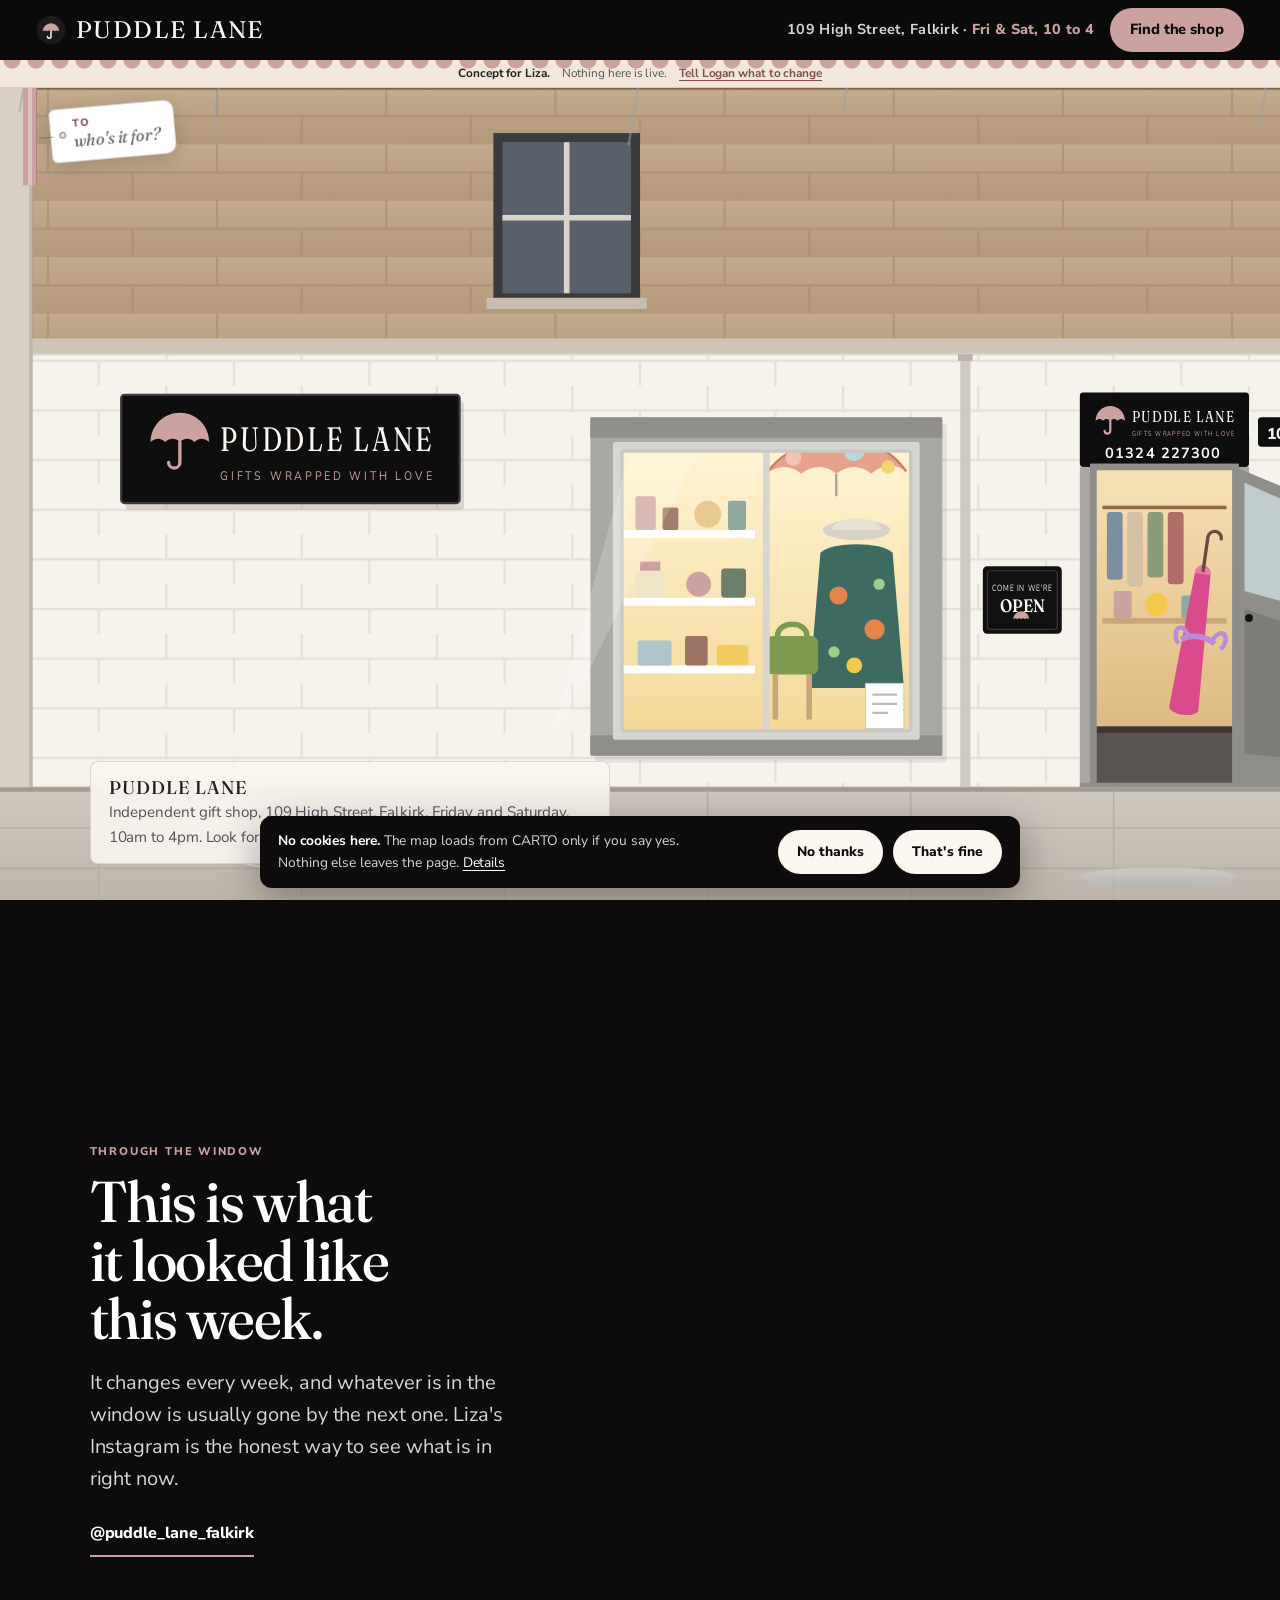
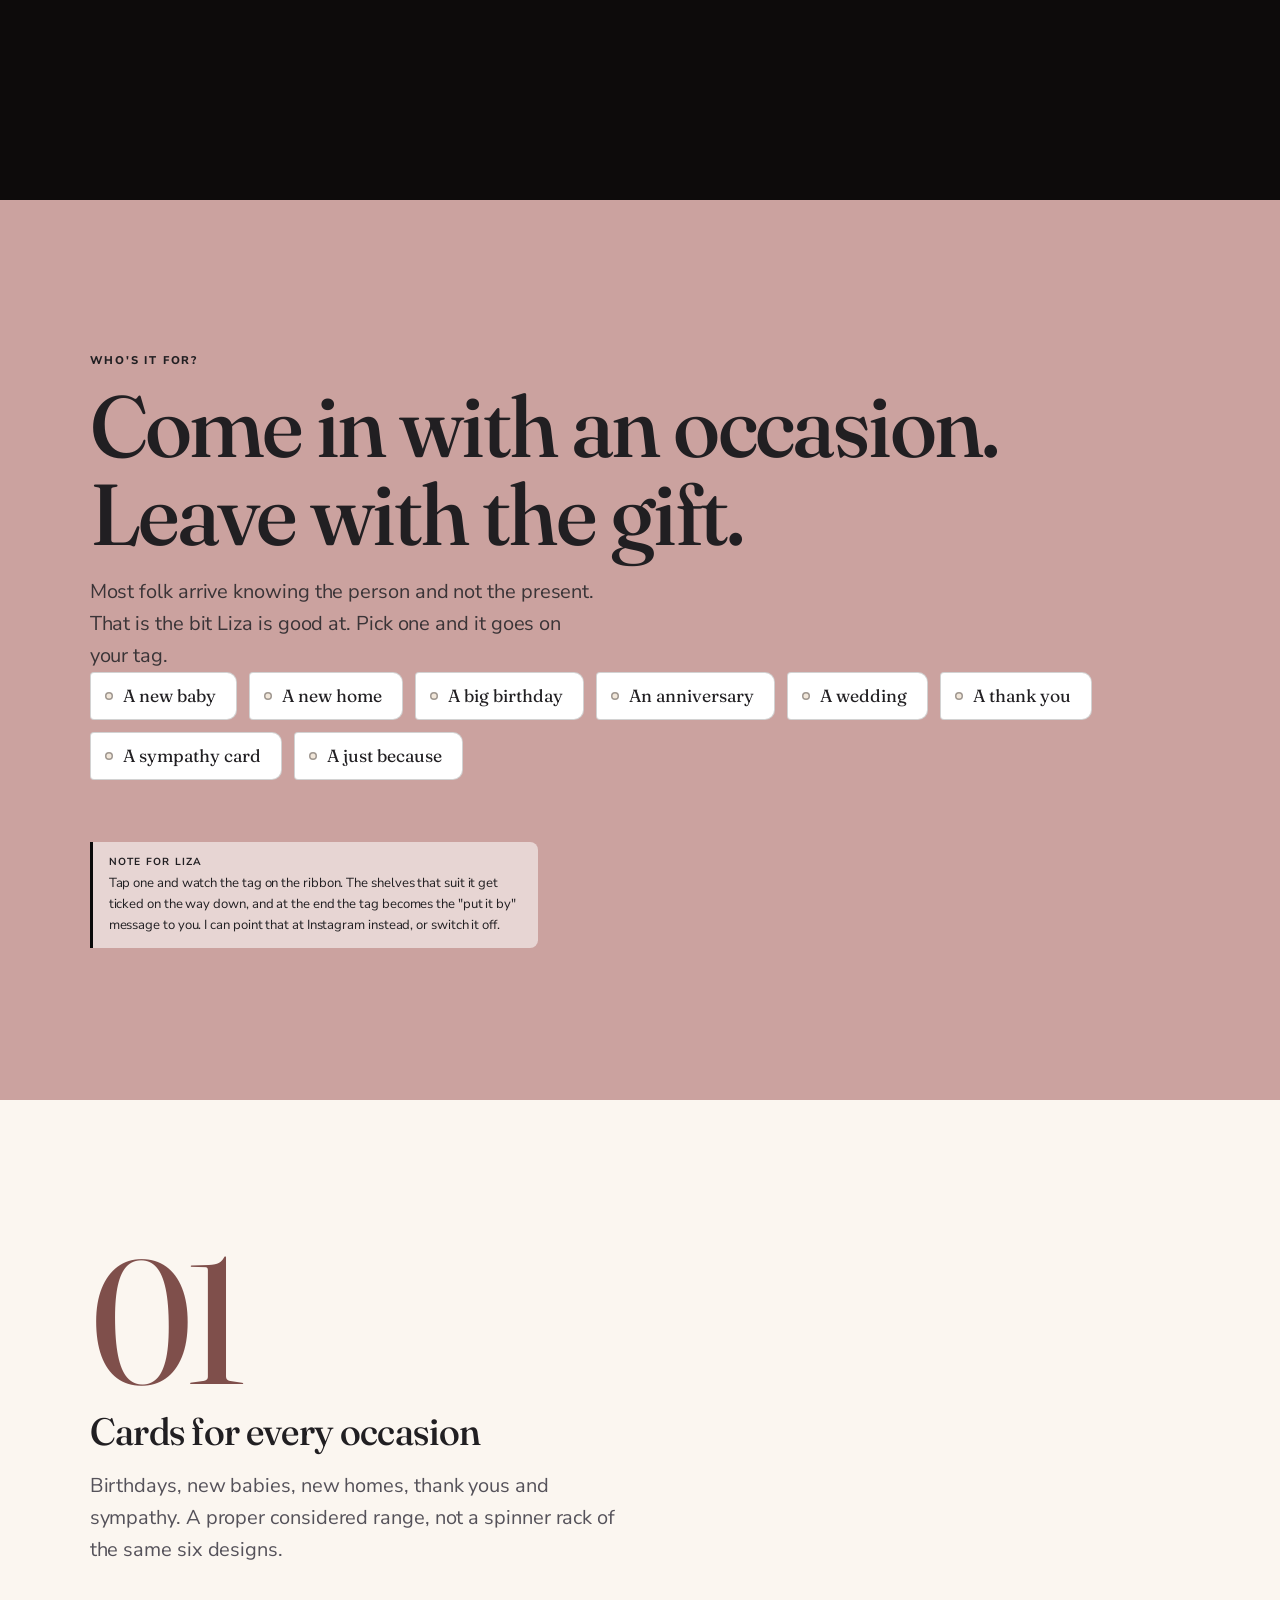
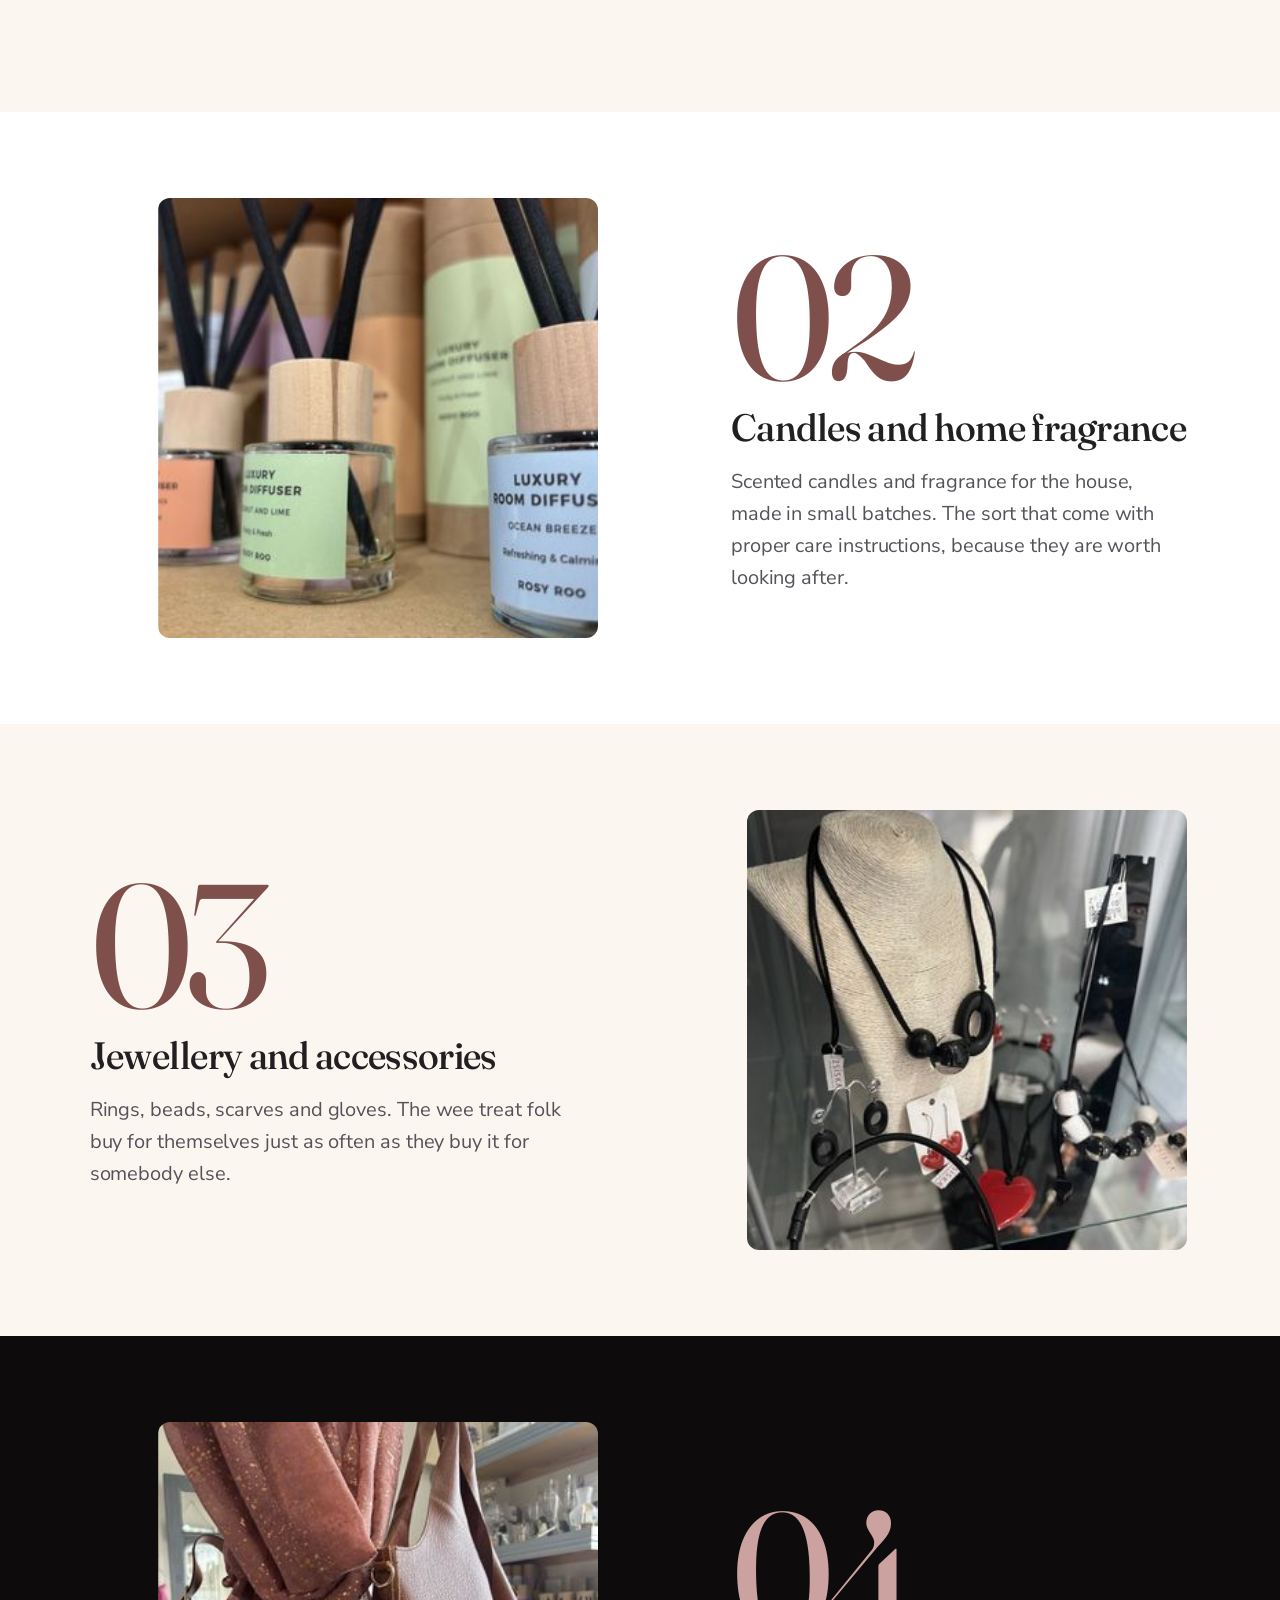
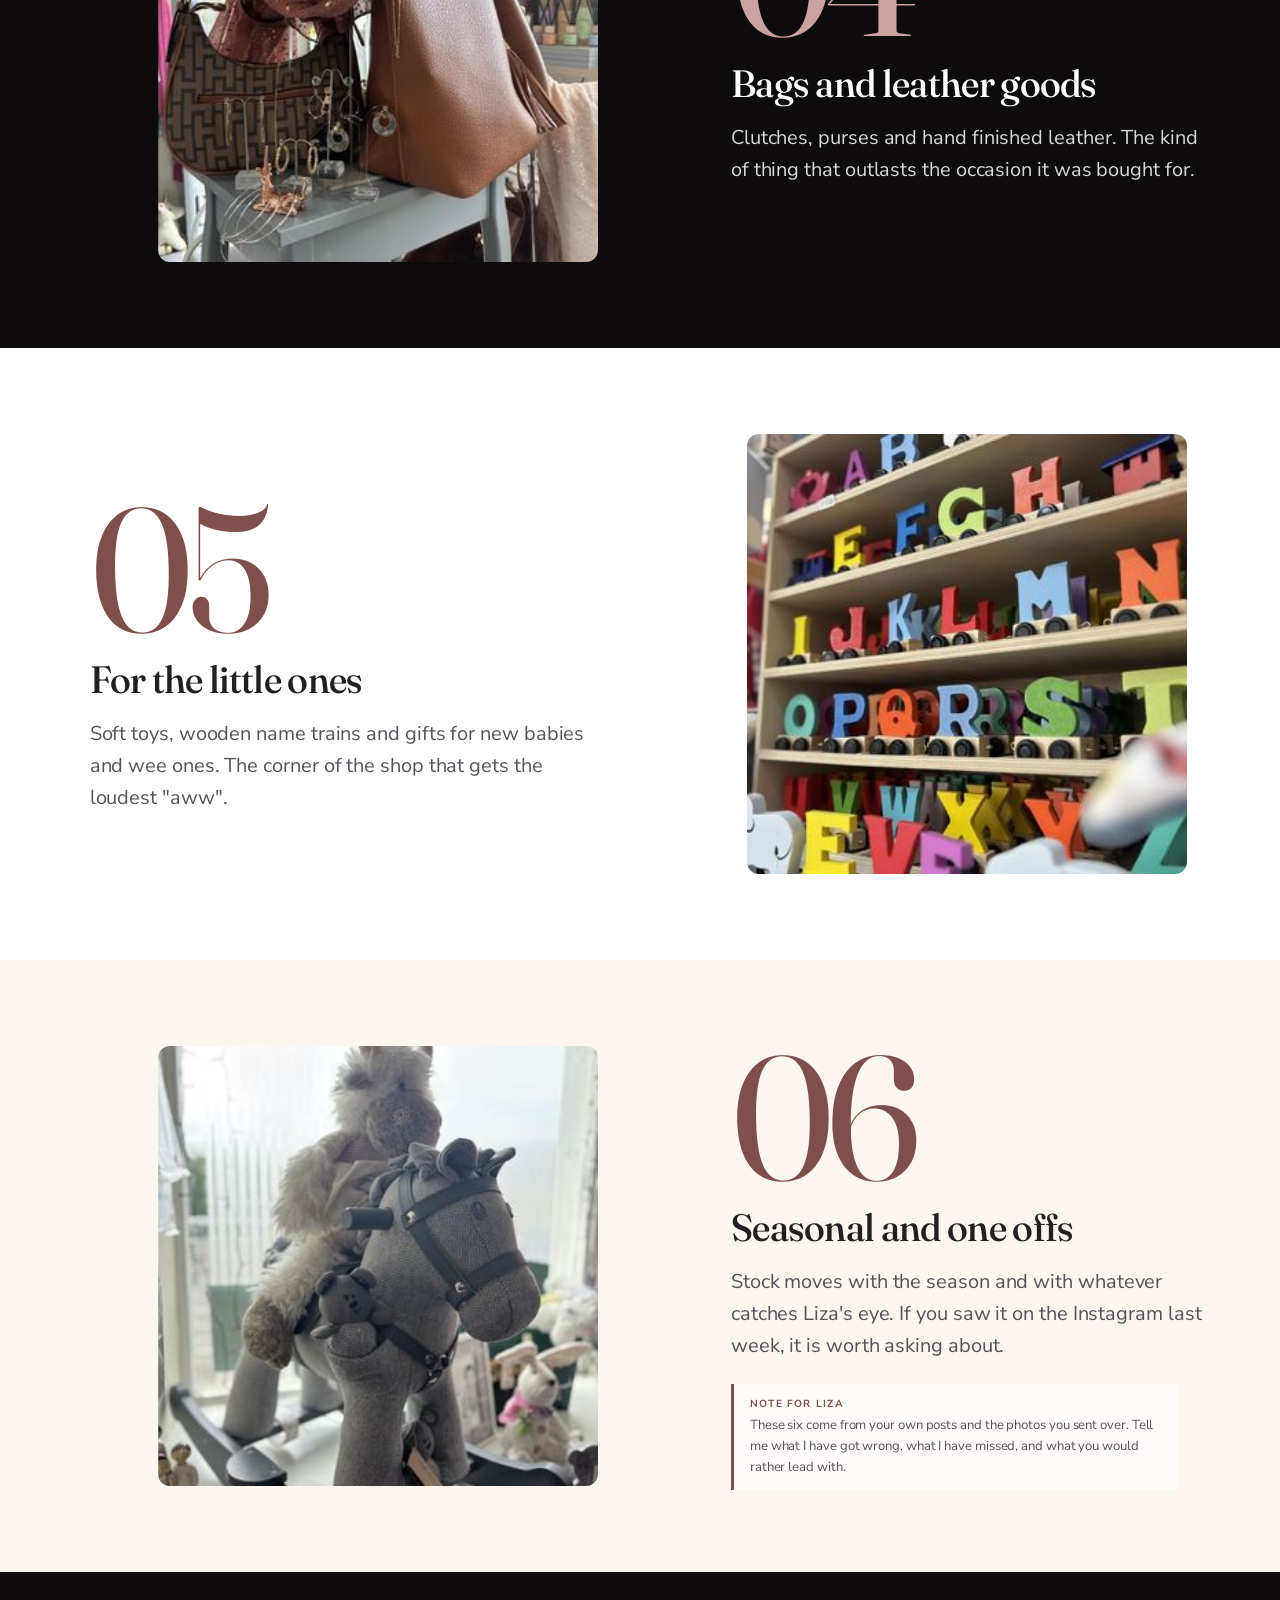
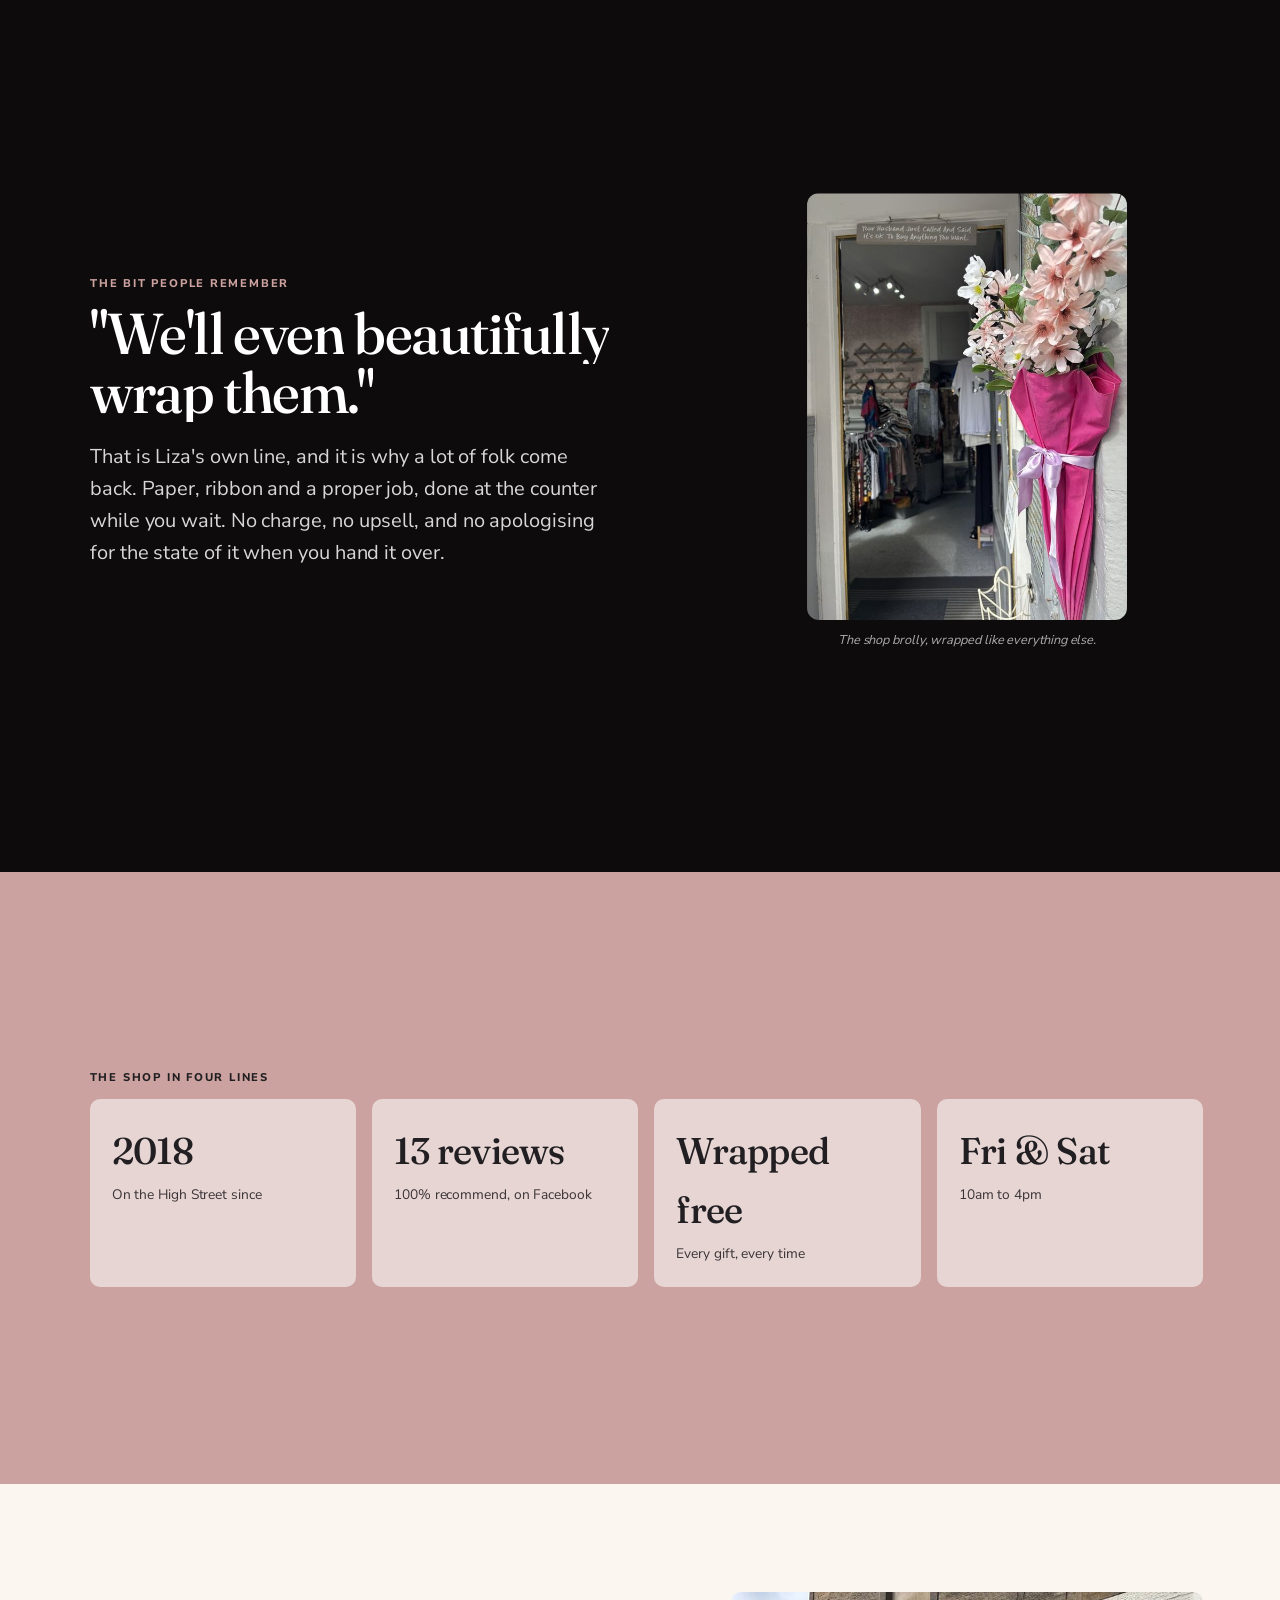
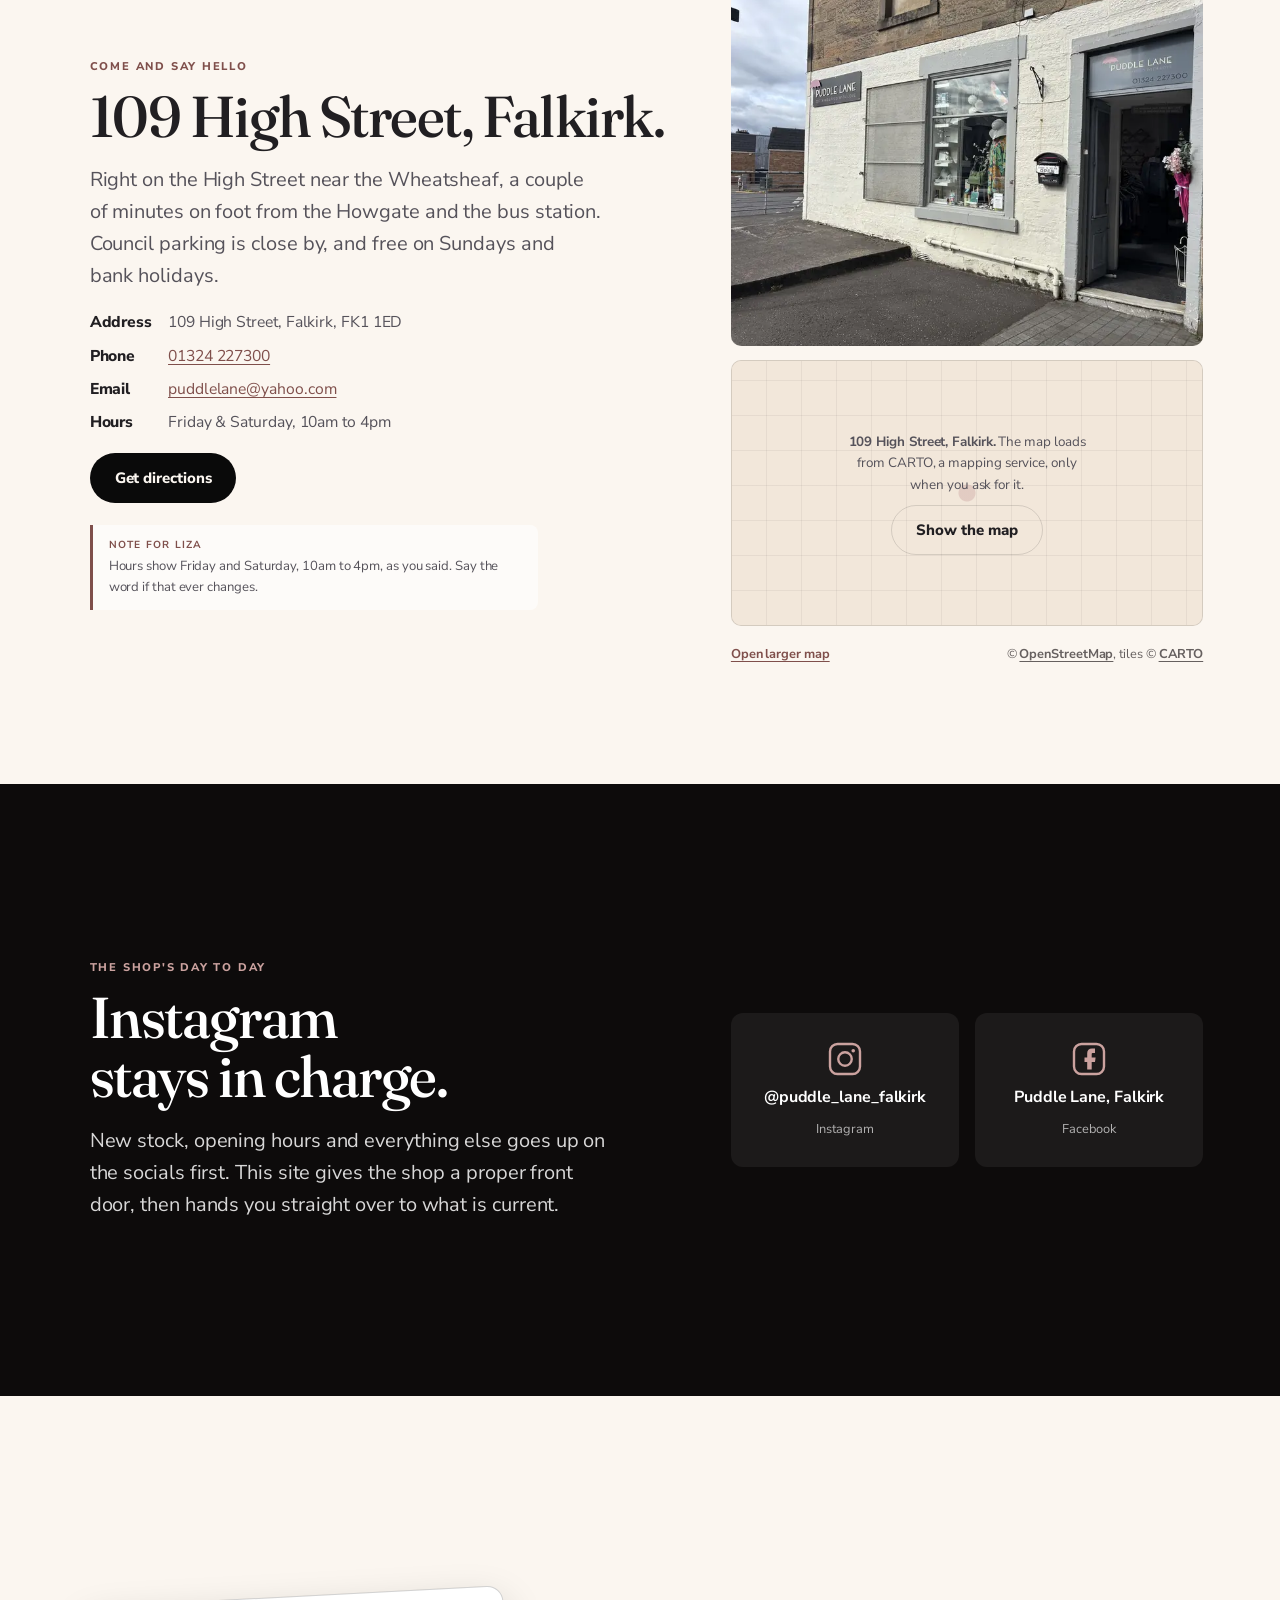
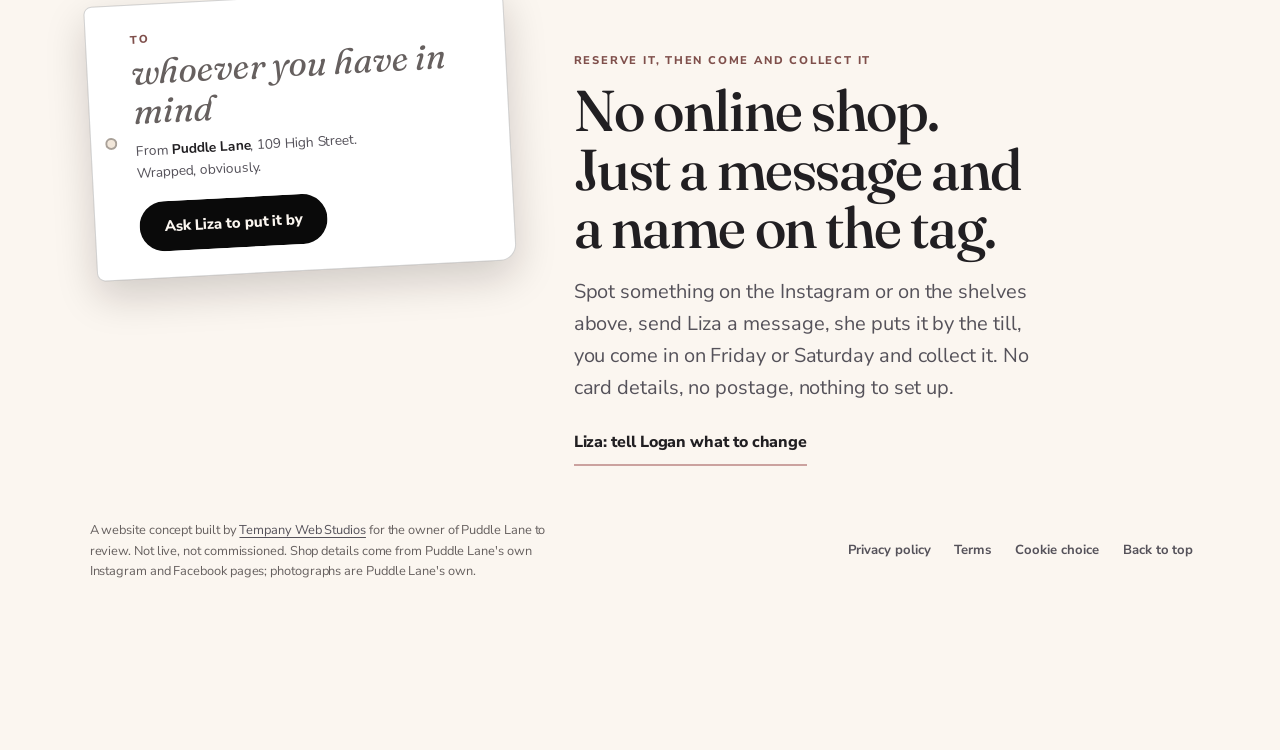
==== commit d339a93f: "Rebuild as a rhythmic cutlist on scroll-craft: drawn shopfront, the wrap (ribbon, tag, bow), awning " ====
--- a/index.html
+++ b/index.html
@@ -8,7 +8,7 @@
 <!-- Concept stage: kept out of search until Liza says go. Remove this line at launch, and flip robots.txt. -->
 <meta name="robots" content="noindex, nofollow">
 <link rel="canonical" href="https://puddle-lane-review.pages.dev/">
-<meta name="theme-color" content="#fbf6f0">
+<meta name="theme-color" content="#0a0a0a">
 <meta name="tws-storage-prefix" content="pl">
 
 <!-- Link previews: what shows when the address is shared on Facebook, Instagram, WhatsApp or by text. -->
@@ -30,9 +30,10 @@
 
 <link rel="preload" as="font" type="font/woff2" href="assets/fonts/fraunces-400-latin.woff2" crossorigin>
 <link rel="preload" as="font" type="font/woff2" href="assets/fonts/nunito-sans-400-latin.woff2" crossorigin>
-<link rel="preload" as="image" type="image/webp" imagesrcset="images/shop/window-630.webp 630w, images/shop/window-840.webp 840w, images/shop/window-1050.webp 1050w" imagesizes="(min-width: 900px) 44vw, 100vw">
 <link rel="stylesheet" href="assets/fonts.css">
+<link rel="stylesheet" href="scrollcraft.css">
 <link rel="stylesheet" href="style.css">
+<noscript><style>[data-sc-in],[data-sc-stagger]>*,[data-sc-cue]{opacity:1!important;transform:none!important}[data-sc-reveal]{clip-path:none!important}.tag,.ribbon{display:none}</style></noscript>
 
 <script type="application/ld+json">
 {
@@ -46,9 +47,7 @@
   "email": "puddlelane@yahoo.com",
   "address": { "@type": "PostalAddress", "streetAddress": "109 High Street", "addressLocality": "Falkirk", "postalCode": "FK1 1ED", "addressCountry": "GB" },
   "geo": { "@type": "GeoCoordinates", "latitude": 55.999059, "longitude": -3.784378 },
-  "openingHoursSpecification": [
-    { "@type": "OpeningHoursSpecification", "dayOfWeek": ["Friday", "Saturday"], "opens": "10:00", "closes": "16:00" }
-  ],
+  "openingHoursSpecification": [ { "@type": "OpeningHoursSpecification", "dayOfWeek": ["Friday", "Saturday"], "opens": "10:00", "closes": "16:00" } ],
   "sameAs": ["https://www.instagram.com/puddle_lane_falkirk/", "https://www.facebook.com/puddlelanegifts/"]
 }
 </script>
@@ -57,277 +56,455 @@
 
 <a class="skip" href="#top">Skip to content</a>
 
-<div class="review-banner">
-  <div class="review-banner__inner">
-    <strong>Website concept for Liza</strong>
-    <span>Nothing here is live. Have a look, then tell me what to change, add or bin.</span>
-  </div>
+<!-- Chrome: the awning -->
+<header class="awning" data-chrome>
+  <a class="awning__brand" href="#top" aria-label="Puddle Lane, back to the top">
+    <svg viewBox="0 0 44 44" aria-hidden="true"><circle cx="22" cy="22" r="21" fill="#1c1a1a"/><path d="M10 24c0-6.6 5.4-12 12-12s12 5.4 12 12c-2.4-1.8-4-1.8-6 0-2-1.8-4-1.8-6 0-2-1.8-4-1.8-6 0-2-1.8-3.6-1.8-6 0z" fill="#cba29f"/><path d="M22 24v7.5a2.6 2.6 0 0 1-5.2 0" fill="none" stroke="#fbf6f0" stroke-width="2.2" stroke-linecap="round"/></svg>
+    Puddle Lane
+  </a>
+  <p class="awning__hours tabular">109 High Street, Falkirk &middot; <b>Fri &amp; Sat, 10 to 4</b></p>
+  <a class="awning__cta" href="#visit">Find the shop</a>
+</header>
+<div class="strip" role="note"><strong>Concept for Liza.</strong> <span class="strip__more">Nothing here is live.</span> <a href="#close"><span class="strip__more">Tell Logan what to change</span><span class="strip__less">What to change?</span></a></div>
+
+<!-- The ribbon: draws down the left edge as you scroll. Decorative; the tag carries the meaning. -->
+<svg class="ribbon" aria-hidden="true" focusable="false">
+  <line class="ribbon__base" id="ribbon-base" x1="0" y1="0" x2="0" y2="0" stroke-width="14"/>
+  <line class="ribbon__sheen" id="ribbon-sheen" x1="0" y1="0" x2="0" y2="0" stroke-width="4"/>
+  <line class="ribbon__edge" id="ribbon-edge" x1="0" y1="0" x2="0" y2="0" stroke-width="1"/>
+</svg>
+<div class="tag" id="tag" aria-live="polite" data-landing>
+  <span class="tag__to">To</span>
+  <span class="tag__who" id="tag-who"></span>
 </div>
 
-<header class="site-header" data-chrome>
-  <a class="brand" href="#top">
-    <span class="brand-mark" aria-hidden="true">
-      <svg viewBox="0 0 44 44" width="40" height="40">
-        <circle cx="22" cy="22" r="21" class="mark-bg"/>
-        <path d="M10 24c0-6.6 5.4-12 12-12s12 5.4 12 12c-2.4-1.8-4-1.8-6 0-2-1.8-4-1.8-6 0-2-1.8-4-1.8-6 0-2-1.8-3.6-1.8-6 0z" class="mark-canopy"/>
-        <path d="M22 24v7.5a2.6 2.6 0 0 1-5.2 0" class="mark-handle"/>
-        <circle cx="22" cy="9.4" r="1.5" class="mark-dot"/>
-      </svg>
-    </span>
-    <span class="brand-text">
-      <span class="brand-name">Puddle Lane</span>
-      <span class="brand-tag">Gifts wrapped with love</span>
-    </span>
-  </a>
-  <button class="menu-toggle" type="button" aria-expanded="false" aria-controls="main-nav" aria-label="Open menu"><span></span><span></span><span></span></button>
-  <nav id="main-nav" class="main-nav" aria-label="Main navigation">
-    <a href="#occasions">Who's it for?</a>
-    <a href="#shop">In the shop</a>
-    <a href="#wrap">The wrap</a>
-    <a href="#collect">Reserve and collect</a>
-    <a class="nav-cta" href="#visit">Find the shop</a>
-  </nav>
-</header>
-
 <main id="top">
 
-  <section class="hero">
-    <div class="hero-copy">
-      <h1>Look for the <em>wee brolly</em> on the High Street.</h1>
-      <p class="lead" data-landing>Puddle Lane is a small independent gift boutique in the middle of Falkirk. Cards, candles, jewellery and gifts for every occasion, and every single one wrapped before it leaves the counter.</p>
-      <div class="hero-actions" data-landing>
-        <a class="button button-primary" href="#occasions">Who's it for?</a>
-        <a class="text-link" href="#visit">Find the shop<svg viewBox="0 0 20 20" width="16" height="16" aria-hidden="true"><path d="M4 10h11m-4-4 4 4-4 4" fill="none" stroke="currentColor" stroke-width="1.8" stroke-linecap="round" stroke-linejoin="round"/></svg></a>
-      </div>
-    </div>
-    <figure class="hero-window" data-landing>
-      <picture>
-        <source type="image/webp" srcset="images/shop/window-630.webp 630w, images/shop/window-840.webp 840w, images/shop/window-1050.webp 1050w" sizes="(min-width: 900px) 44vw, 100vw">
-        <img src="images/shop/window-840.jpg" srcset="images/shop/window-630.jpg 630w, images/shop/window-840.jpg 840w, images/shop/window-1050.jpg 1050w" sizes="(min-width: 900px) 44vw, 100vw" width="1050" height="1400" alt="Puddle Lane's shop window on Falkirk High Street: white shelves of candles, cards and gifts, a floral kimono and straw hat on a stand, a green handbag, and a bright patterned umbrella hung open above them" loading="eager" fetchpriority="high" decoding="async">
-      </picture>
-      <figcaption class="window-card" data-landing>
-        <span class="window-card__brand">Puddle Lane</span>
-        <span class="window-card__line">109 High Street, Falkirk</span>
-        <span class="window-card__hours">Friday &amp; Saturday, 10am to 4pm</span>
-        <span class="window-card__status" id="open-status" hidden></span>
-      </figcaption>
-    </figure>
-  </section>
-
-  <section class="strip" aria-label="About the shop">
-    <div class="strip-item"><strong>Est. 2018</strong><span>On Falkirk High Street</span></div>
-    <div class="strip-item"><strong>100% recommend</strong><span>From 13 Facebook reviews</span></div>
-    <div class="strip-item"><strong>Wrapped free</strong><span>Every gift, every time</span></div>
-    <div class="strip-item"><strong>Independent</strong><span>Run in person by Liza</span></div>
-  </section>
-
-  <section id="occasions" class="section occasions">
-    <div class="occasions__inner">
-      <div class="section-head" data-reveal>
-        <p class="eyebrow">Who's it for?</p>
-        <h2>Come in with an occasion. Leave with the gift.</h2>
-        <p class="section-lead">Most folk arrive knowing the person and not the present. That is the bit Liza is good at. Pick the occasion and the shelves below sort themselves.</p>
-      </div>
-      <div class="occasion-list" role="group" aria-label="Pick an occasion" data-reveal>
-        <button type="button" class="occasion" data-occasion="baby" aria-pressed="false">A new baby</button>
-        <button type="button" class="occasion" data-occasion="home" aria-pressed="false">A new home</button>
-        <button type="button" class="occasion" data-occasion="birthday" aria-pressed="false">A big birthday</button>
-        <button type="button" class="occasion" data-occasion="anniversary" aria-pressed="false">An anniversary</button>
-        <button type="button" class="occasion" data-occasion="wedding" aria-pressed="false">A wedding</button>
-        <button type="button" class="occasion" data-occasion="thanks" aria-pressed="false">A thank you</button>
-        <button type="button" class="occasion" data-occasion="sympathy" aria-pressed="false">A sympathy card</button>
-        <button type="button" class="occasion" data-occasion="because" aria-pressed="false">A just because</button>
-      </div>
-      <p class="occasion-hint" id="occasion-hint" aria-live="polite"></p>
-      <aside class="review-note">
-        <p class="review-note__label">Note for Liza</p>
-        <p>Tap an occasion and watch the shelves below re-sort. It also writes the "put it by" email for the customer. Right now that goes to puddlelane@yahoo.com. I can point it at your Instagram messages instead, or switch it off, whichever suits how you work.</p>
-      </aside>
-    </div>
-  </section>
-
-  <section id="shop" class="section section-shop">
-    <div class="section-head" data-reveal>
-      <p class="eyebrow">What's on the shelves</p>
-      <h2 id="shop-heading">A small shop that punches above its size.</h2>
-    </div>
-
-    <ol class="shelf-list" id="shelf">
-      <li class="shelf-item" data-shelf="cards" data-reveal>
-        <span class="shelf-num" aria-hidden="true"></span>
-        <div class="shelf-body">
-          <h3>Cards for every occasion <span class="shelf-tag" hidden></span></h3>
-          <p>Birthdays, new babies, new homes, thank yous and sympathy. A proper considered range, not a spinner rack of the same six designs.</p>
+  <!-- 01 The shopfront. No headline: the shop's own signs do the talking. -->
+  <section class="cut cut--shop" data-sc-act="flow" aria-label="The shop">
+    <svg id="shop-art" class="shop-art" data-landing viewBox="0 0 1200 720" preserveAspectRatio="xMidYMid slice" xmlns="http://www.w3.org/2000/svg" role="img" aria-labelledby="shopT">
+  <title id="shopT">A drawing of the Puddle Lane shopfront on Falkirk High Street: a white-painted ground floor under sandstone, a black sign with a pink umbrella, a lit window full of gifts, and the door standing open with a wrapped pink brolly in it</title>
+  <defs>
+    <linearGradient id="sky" x1="0" y1="0" x2="0" y2="1"><stop offset="0" stop-color="#e6ded2"/><stop offset="1" stop-color="#efe8de"/></linearGradient>
+    <linearGradient id="glow" x1="0" y1="0" x2="0" y2="1"><stop offset="0" stop-color="#fff3d2"/><stop offset="1" stop-color="#f4d99a"/></linearGradient>
+    <linearGradient id="doorglow" x1="0" y1="0" x2="0" y2="1"><stop offset="0" stop-color="#f7e2b4"/><stop offset="1" stop-color="#d9b077"/></linearGradient>
+    <linearGradient id="stone" x1="0" y1="0" x2="0" y2="1"><stop offset="0" stop-color="#c4ab8c"/><stop offset="1" stop-color="#b3987a"/></linearGradient>
+    <linearGradient id="pave" x1="0" y1="0" x2="0" y2="1"><stop offset="0" stop-color="#cfc8bf"/><stop offset="1" stop-color="#bdb5ab"/></linearGradient>
+    <linearGradient id="puddle" x1="0" y1="0" x2="0" y2="1"><stop offset="0" stop-color="#d7d0c8"/><stop offset="1" stop-color="#aeb5b8"/></linearGradient>
+    <linearGradient id="ribbonG" x1="0" y1="0" x2="1" y2="0"><stop offset="0" stop-color="#b98c89"/><stop offset=".5" stop-color="#e2bfbc"/><stop offset="1" stop-color="#b98c89"/></linearGradient>
+    <pattern id="blocks" width="120" height="44" patternUnits="userSpaceOnUse">
+      <rect width="120" height="44" fill="#f6f2ec"/>
+      <path d="M0 22h120M60 0v22M0 22v22M120 22v22" stroke="#e6e0d8" stroke-width="2"/>
+    </pattern>
+    <pattern id="sandstone" width="150" height="50" patternUnits="userSpaceOnUse">
+      <rect width="150" height="50" fill="url(#stone)"/>
+      <path d="M0 25h150M75 0v25M0 25v25M150 25v25" stroke="#a48a6c" stroke-width="2" opacity=".6"/>
+    </pattern>
+    <clipPath id="winClip"><rect x="584" y="322" width="256" height="248" rx="2"/></clipPath>
+    <clipPath id="doorClip"><rect x="1002" y="330" width="126" height="290"/></clipPath>
+  </defs>
+
+  <!-- sky and rain -->
+  <rect width="1200" height="720" fill="url(#sky)"/>
+
+  <!-- upper storey: sandstone -->
+  <rect x="60" y="0" width="1140" height="230" fill="url(#sandstone)"/>
+  <rect x="60" y="0" width="1140" height="230" fill="none" stroke="#7d6446" stroke-width="3"/>
+  <!-- upstairs window -->
+  <rect x="470" y="40" width="130" height="150" fill="#3b3a3d"/>
+  <rect x="478" y="48" width="114" height="134" fill="#5a606a"/>
+  <path d="M535 48v134M478 115h114" stroke="#d9d3ca" stroke-width="5"/>
+  <rect x="464" y="186" width="142" height="10" fill="#c8bdae"/>
+  <!-- string course -->
+  <rect x="60" y="222" width="1140" height="14" fill="#cfc4b4"/>
+
+  <!-- ground floor: white painted block wall -->
+  <rect x="60" y="236" width="1140" height="384" fill="url(#blocks)"/>
+  <rect x="60" y="236" width="1140" height="384" fill="none" stroke="#d9d2c8" stroke-width="2"/>
+  <!-- left edge of building -->
+  <rect x="0" y="0" width="60" height="620" fill="#d8d0c5"/>
+  <path d="M60 0v620" stroke="#bfb6aa" stroke-width="3"/>
+
+  <rect x="144" y="278" width="300" height="96" rx="3" fill="#000" opacity=".12"/>
+  <!-- fascia sign (black, rose brolly) -->
+  <rect x="140" y="272" width="300" height="96" rx="3" fill="#0f0e0e"/>
+  <rect x="140" y="272" width="300" height="96" rx="3" fill="none" stroke="#3a3a3a" stroke-width="2"/>
+  <g transform="translate(166 288)">
+    <path d="M0 26c0-14.4 11.6-26 26-26s26 11.6 26 26c-5.2-3.9-8.7-3.9-13 0-4.3-3.9-8.7-3.9-13 0-4.3-3.9-8.7-3.9-13 0-4.3-3.9-7.8-3.9-13 0z" fill="#cba29f"/>
+    <path d="M26 26v18a5 5 0 0 1-10 0" fill="none" stroke="#cba29f" stroke-width="3" stroke-linecap="round"/>
+  </g>
+  <text x="228" y="322" font-family="Fraunces, Georgia, serif" font-size="30" letter-spacing="3" fill="#fbf6f0" textLength="190" lengthAdjust="spacingAndGlyphs">PUDDLE LANE</text>
+  <text x="228" y="348" font-family="Nunito Sans, Arial, sans-serif" font-size="11" letter-spacing="3" fill="#cba29f" textLength="190" lengthAdjust="spacingAndGlyphs">GIFTS WRAPPED WITH LOVE</text>
+
+  <rect x="560" y="298" width="312" height="300" rx="3" fill="#000" opacity=".08"/>
+  <!-- window: grey stone surround, frame, glass -->
+  <rect x="556" y="292" width="312" height="300" rx="3" fill="#a9a8a4"/>
+  <rect x="556" y="292" width="312" height="18" fill="#8f8e8a"/>
+  <rect x="556" y="574" width="312" height="18" fill="#8f8e8a"/>
+  <rect x="576" y="314" width="272" height="264" rx="2" fill="#d7d6d2"/>
+  <rect x="584" y="322" width="256" height="248" rx="2" fill="url(#glow)"/>
+  <g clip-path="url(#winClip)">
+    <!-- shelves -->
+    <rect x="584" y="392" width="118" height="7" fill="#ffffff"/>
+    <rect x="584" y="452" width="118" height="7" fill="#ffffff"/>
+    <rect x="584" y="512" width="118" height="7" fill="#ffffff"/>
+    <!-- items, left shelves -->
+    <rect x="596" y="362" width="18" height="30" rx="2" fill="#cba29f" opacity=".9"/>
+    <rect x="620" y="372" width="14" height="20" rx="2" fill="#7f4f4b" opacity=".7"/>
+    <circle cx="660" cy="378" r="12" fill="#e9c98f"/>
+    <rect x="678" y="366" width="16" height="26" rx="2" fill="#8fa8a0"/>
+    <rect x="596" y="428" width="26" height="24" rx="2" fill="#f0e4c8"/><rect x="600" y="420" width="18" height="8" fill="#cba29f"/>
+    <circle cx="652" cy="440" r="11" fill="#cba29f"/>
+    <rect x="672" y="426" width="22" height="26" rx="3" fill="#6b7f6a"/>
+    <rect x="598" y="490" width="30" height="22" rx="2" fill="#b0c4c9"/>
+    <rect x="640" y="486" width="20" height="26" rx="2" fill="#7f4f4b" opacity=".75"/>
+    <rect x="668" y="494" width="28" height="18" rx="2" fill="#f2c94c" opacity=".8"/>
+    <!-- right half: the open brolly and the mannequin -->
+    <path d="M712 342c26-38 96-44 124-2-10-8-22-6-31 2-9-8-21-8-31 0-9-8-21-8-31 0-9-8-21-8-31 0z" fill="#e8a28b"/>
+    <path d="M712 342c26-38 96-44 124-2" fill="none" stroke="#c97d63" stroke-width="2"/>
+    <circle cx="736" cy="328" r="7" fill="#f5c3b3"/><circle cx="790" cy="322" r="9" fill="#b9d7dc"/><circle cx="820" cy="336" r="6" fill="#f4d271"/>
+    <path d="M774 342v20" stroke="#a6a09a" stroke-width="2"/>
+    <!-- hat and floral kimono on a stand -->
+    <ellipse cx="792" cy="392" rx="30" ry="9" fill="#d9d2c6"/>
+    <path d="M770 392c2-14 42-14 44 0" fill="#e6e0d5"/>
+    <path d="M760 412c10-10 54-10 64 0l10 120h-84z" fill="#3d6b62"/>
+    <circle cx="776" cy="450" r="8" fill="#e4844a"/><circle cx="808" cy="480" r="9" fill="#e4844a"/><circle cx="790" cy="512" r="7" fill="#f2c94c"/><circle cx="772" cy="500" r="5" fill="#9ed08b"/><circle cx="812" cy="440" r="5" fill="#9ed08b"/>
+    <!-- green handbag on a stool -->
+    <rect x="712" y="486" width="46" height="34" rx="6" fill="#7e9a4e"/>
+    <path d="M722 486c0-14 26-14 26 0" fill="none" stroke="#7e9a4e" stroke-width="5"/>
+    <path d="M720 520v40M750 520v40" stroke="#c9a67a" stroke-width="5"/>
+    <!-- opening-times card in the corner -->
+    <rect x="800" y="528" width="34" height="40" fill="#fff" stroke="#ccc"/>
+    <path d="M806 538h22M806 546h22M806 554h14" stroke="#bbb" stroke-width="2"/>
+  </g>
+  <path d="M712 322v248" stroke="#d7d6d2" stroke-width="6"/>
+  <rect x="584" y="322" width="256" height="248" rx="2" fill="none" stroke="#c9c8c4" stroke-width="3"/>
+  <!-- glass sheen -->
+  <path d="M590 326l60 0-120 240h-6z" fill="#fff" opacity=".18"/>
+
+  <!-- wall bracket with OPEN sign -->
+  <rect x="904" y="424" width="70" height="60" rx="4" fill="#111"/>
+  <rect x="908" y="428" width="62" height="52" rx="3" fill="none" stroke="#3a3a3a"/>
+  <text x="939" y="446" text-anchor="middle" font-family="Nunito Sans, Arial, sans-serif" font-size="8" letter-spacing="1" fill="#fbf6f0" textLength="54" lengthAdjust="spacingAndGlyphs">COME IN WE'RE</text>
+  <text x="939" y="465" text-anchor="middle" font-family="Fraunces, Georgia, serif" font-size="16" font-weight="600" fill="#fbf6f0" textLength="40" lengthAdjust="spacingAndGlyphs">OPEN</text>
+  <path d="M931 471c0-3.9 3.1-7 7-7s7 3.1 7 7c-1.4-1-2.3-1-3.5 0-1.2-1-2.3-1-3.5 0-1.2-1-2.3-1-3.5 0-1.2-1-2.1-1-3.5 0z" fill="#cba29f"/>
+
+  <!-- downpipe -->
+  <rect x="884" y="236" width="9" height="384" fill="#cfc9c1"/>
+  <rect x="882" y="236" width="13" height="6" fill="#b9b3ab"/>
+
+  <!-- door: fascia, frame, open leaf, interior -->
+  <rect x="990" y="270" width="150" height="66" rx="3" fill="#0f0e0e"/>
+  <g transform="translate(1004 282)">
+    <path d="M0 13c0-7.2 5.8-13 13-13s13 5.8 13 13c-2.6-2-4.3-2-6.5 0-2.2-2-4.3-2-6.5 0-2.2-2-4.3-2-6.5 0-2.2-2-3.9-2-6.5 0z" fill="#cba29f"/>
+    <path d="M13 13v9a2.5 2.5 0 0 1-5 0" fill="none" stroke="#cba29f" stroke-width="2" stroke-linecap="round"/>
+  </g>
+  <text x="1036" y="296" font-family="Fraunces, Georgia, serif" font-size="14" letter-spacing="1.5" fill="#fbf6f0" textLength="92" lengthAdjust="spacingAndGlyphs">PUDDLE LANE</text>
+  <text x="1036" y="309" font-family="Nunito Sans, Arial, sans-serif" font-size="6.5" letter-spacing="1.5" fill="#cba29f" textLength="92" lengthAdjust="spacingAndGlyphs">GIFTS WRAPPED WITH LOVE</text>
+  <text x="1064" y="328" text-anchor="middle" font-family="Nunito Sans, Arial, sans-serif" font-size="13" font-weight="700" letter-spacing="1" fill="#fbf6f0">01324 227300</text>
+  <!-- 109 plaque -->
+  <rect x="1148" y="292" width="40" height="26" rx="3" fill="#0f0e0e"/>
+  <text x="1168" y="311" text-anchor="middle" font-family="Nunito Sans, Arial, sans-serif" font-size="14" font-weight="800" fill="#fbf6f0">109</text>
+  <!-- door surround -->
+  <rect x="990" y="336" width="150" height="284" fill="#a9a8a4"/>
+  <rect x="1002" y="336" width="126" height="284" fill="url(#doorglow)"/>
+  <g clip-path="url(#doorClip)">
+    <!-- interior: rails of clothes, a shelf -->
+    <path d="M1010 372h110" stroke="#8c6a4a" stroke-width="3"/>
+    <rect x="1014" y="376" width="14" height="60" rx="3" fill="#7d8ea3"/><rect x="1032" y="376" width="14" height="66" rx="3" fill="#d4c0a3"/><rect x="1050" y="376" width="14" height="58" rx="3" fill="#8b9d78"/><rect x="1068" y="376" width="14" height="64" rx="3" fill="#b06e66"/>
+    <rect x="1010" y="470" width="110" height="5" fill="#c9a67a"/>
+    <rect x="1020" y="446" width="16" height="24" rx="2" fill="#cba29f"/><circle cx="1058" cy="458" r="10" fill="#f2c94c"/><rect x="1080" y="450" width="22" height="20" rx="2" fill="#8fa8a0"/>
+    <rect x="1002" y="570" width="126" height="50" fill="#5a5450"/>
+    <rect x="1002" y="566" width="126" height="6" fill="#3d3835"/>
+    <!-- the wrapped brolly standing in the doorway -->
+    <g transform="translate(1092 430) rotate(8)">
+      <path d="M0 0c0-10 14-10 14 0l6 120c0 8-26 8-26 0z" fill="#d94b8a"/>
+      <path d="M0 0c0-10 14-10 14 0" fill="#e77aa8"/>
+      <path d="M-4 60c8-6 22-6 30 0" stroke="#b98cd6" stroke-width="5" fill="none"/>
+      <path d="M2 56c-8-14-16-2-8 8M24 56c8-14 16-2 8 8" stroke="#b98cd6" stroke-width="4" fill="none"/>
+      <path d="M7 -3v-30a6 6 0 0 1 12 0" fill="none" stroke="#6a4a3a" stroke-width="3" stroke-linecap="round"/>
+    </g>
+  </g>
+  <!-- door leaf, open outwards to the right -->
+  <path d="M1128 336l52 22v262l-52-0z" fill="#8f8e8a"/>
+  <path d="M1136 350l36 16v90l-36-10z" fill="#c6d3d6" opacity=".9"/>
+  <path d="M1136 462l36 12v120l-36-4z" fill="#7d7c78"/>
+  <circle cx="1140" cy="470" r="3.5" fill="#111"/>
+  <rect x="1002" y="336" width="126" height="284" fill="none" stroke="#8f8e8a" stroke-width="6"/>
+
+  <!-- step and pavement -->
+  <rect x="990" y="616" width="150" height="10" fill="#8f8e8a"/>
+  <rect x="0" y="620" width="1200" height="100" fill="url(#pave)"/>
+  <path d="M0 622h1200" stroke="#a39b90" stroke-width="4"/>
+  <g stroke="#b3aca2" stroke-width="1.5" opacity=".8">
+    <path d="M0 656h1200M0 692h1200"/>
+    <path d="M120 622v98M300 622v98M480 622v98M660 622v98M840 622v98M1020 622v98"/>
+  </g>
+  <!-- puddle with the sign reflected -->
+  <ellipse cx="430" cy="676" rx="200" ry="26" fill="url(#puddle)" opacity=".85"/>
+  <rect x="300" y="666" width="260" height="18" rx="2" fill="#0f0e0e" opacity=".16"/>
+  <text x="330" y="680" font-family="Fraunces, Georgia, serif" font-size="14" letter-spacing="3" fill="#fbf6f0" opacity=".5" textLength="200" lengthAdjust="spacingAndGlyphs" transform="scale(1 -1) translate(0 -1360)">PUDDLE LANE</text>
+  <ellipse cx="430" cy="676" rx="200" ry="26" fill="none" stroke="#fff" stroke-width="1.4" opacity=".45"/>
+  <ellipse cx="430" cy="676" rx="140" ry="18" fill="none" stroke="#fff" stroke-width="1.2" opacity=".3"/>
+  <ellipse cx="430" cy="676" rx="80" ry="10" fill="none" stroke="#fff" stroke-width="1" opacity=".22"/>
+  <!-- small puddle by the door -->
+  <ellipse cx="1060" cy="700" rx="70" ry="9" fill="url(#puddle)" opacity=".7"/>
+  <g class="rain" aria-hidden="true">
+    <line x1="60" y1="-40" x2="50" y2="20"/><line x1="140" y1="-100" x2="130" y2="-40"/><line x1="230" y1="-20" x2="220" y2="40"/>
+    <line x1="330" y1="-130" x2="320" y2="-70"/><line x1="420" y1="-60" x2="410" y2="0"/><line x1="510" y1="-150" x2="500" y2="-90"/>
+    <line x1="600" y1="-10" x2="590" y2="50"/><line x1="700" y1="-90" x2="690" y2="-30"/><line x1="790" y1="-40" x2="780" y2="20"/>
+    <line x1="880" y1="-120" x2="870" y2="-60"/><line x1="980" y1="-70" x2="970" y2="-10"/><line x1="1080" y1="-140" x2="1070" y2="-80"/>
+    <line x1="1160" y1="-30" x2="1150" y2="30"/><line x1="40" y1="-180" x2="30" y2="-120"/><line x1="660" y1="-170" x2="650" y2="-110"/>
+    <line x1="260" y1="-200" x2="250" y2="-140"/><line x1="560" y1="-210" x2="550" y2="-150"/><line x1="930" y1="-190" x2="920" y2="-130"/>
+  </g>
+</svg>
+    <div class="shop-line" data-landing><h1>Puddle Lane</h1><p>Independent gift shop, 109 High Street, Falkirk. Friday and Saturday, 10am to 4pm. Look for the wee brolly.</p></div>
+  </section>
+
+  <!-- 02 Through the window -->
+  <section class="cut cut--dark window-cut" data-sc-act="flow" id="window">
+    <div class="cut__inner cut__grid">
+      <div class="stack" data-sc-in data-sc-stagger="60">
+        <p class="label">Through the window</p>
+        <h2 class="t-lg">This is what it looked like this week.</h2>
+        <p class="lede">It changes every week, and whatever is in the window is usually gone by the next one. Liza's Instagram is the honest way to see what is in right now.</p>
+        <a class="text-link" href="https://www.instagram.com/puddle_lane_falkirk/" target="_blank" rel="noopener noreferrer">@puddle_lane_falkirk</a>
+      </div>
+      <figure class="window-fig" data-sc-reveal="iris" data-sc-reveal-at="0.04 0.34">
+        <picture>
+          <source type="image/webp" srcset="images/shop/window-630.webp 630w, images/shop/window-840.webp 840w, images/shop/window-1050.webp 1050w" sizes="(min-width: 900px) 420px, 100vw">
+          <img src="images/shop/window-840.jpg" srcset="images/shop/window-630.jpg 630w, images/shop/window-840.jpg 840w, images/shop/window-1050.jpg 1050w" sizes="(min-width: 900px) 420px, 100vw" width="1050" height="1400" alt="Puddle Lane's shop window: white shelves of candles, cards and gifts, a floral kimono and straw hat on a stand, a green handbag, and a bright patterned umbrella hung open above them" loading="lazy" decoding="async">
+        </picture>
+        <figcaption>The window, this week</figcaption>
+      </figure>
+    </div>
+  </section>
+
+  <!-- 03 Who's it for? Rose owns this cut. The pick goes on the tag. -->
+  <section class="cut cut--rose" data-sc-act="flow" id="occasions">
+    <div class="cut__inner stack" data-sc-in data-sc-stagger="50">
+      <p class="label">Who's it for?</p>
+      <h2 class="t-xl">Come in with an occasion. Leave with the gift.</h2>
+      <p class="lede">Most folk arrive knowing the person and not the present. That is the bit Liza is good at. Pick one and it goes on your tag.</p>
+      <ul class="occasions" role="group" aria-label="Pick an occasion">
+        <li><button type="button" class="occasion" data-occasion="baby" aria-pressed="false">A new baby</button></li>
+        <li><button type="button" class="occasion" data-occasion="home" aria-pressed="false">A new home</button></li>
+        <li><button type="button" class="occasion" data-occasion="birthday" aria-pressed="false">A big birthday</button></li>
+        <li><button type="button" class="occasion" data-occasion="anniversary" aria-pressed="false">An anniversary</button></li>
+        <li><button type="button" class="occasion" data-occasion="wedding" aria-pressed="false">A wedding</button></li>
+        <li><button type="button" class="occasion" data-occasion="thanks" aria-pressed="false">A thank you</button></li>
+        <li><button type="button" class="occasion" data-occasion="sympathy" aria-pressed="false">A sympathy card</button></li>
+        <li><button type="button" class="occasion" data-occasion="because" aria-pressed="false">A just because</button></li>
+      </ul>
+      <p class="pick-note" id="pick-note" aria-live="polite"></p>
+      <aside class="note"><b>Note for Liza</b>Tap one and watch the tag on the ribbon. The shelves that suit it get ticked on the way down, and at the end the tag becomes the "put it by" message to you. I can point that at Instagram instead, or switch it off.</aside>
+    </div>
+  </section>
+
+  <!-- 04 to 09 The shelves. Six quick cuts. -->
+  <section class="cut cut--short shelf" data-sc-act="flow" data-shelf="cards" id="shop">
+    <div class="cut__inner cut__grid">
+      <div class="stack" data-sc-in data-sc-stagger="50">
+        <p class="shelf__num" aria-hidden="true">01</p>
+        <h2 class="t-md">Cards for every occasion</h2>
+        <p class="lede">Birthdays, new babies, new homes, thank yous and sympathy. A proper considered range, not a spinner rack of the same six designs.</p>
+        <span class="shelf__for" hidden></span>
+      </div>
+      <div></div>
+    </div>
+  </section>
+
+  <section class="cut cut--short cut--paper shelf" data-sc-act="flow" data-shelf="candles">
+    <div class="cut__inner cut__grid cut__grid--flip">
+      <div class="stack" data-sc-in data-sc-stagger="50">
+        <p class="shelf__num" aria-hidden="true">02</p>
+        <h2 class="t-md">Candles and home fragrance</h2>
+        <p class="lede">Scented candles and fragrance for the house, made in small batches. The sort that come with proper care instructions, because they are worth looking after.</p>
+        <span class="shelf__for" hidden></span>
+      </div>
+      <figure class="shelf__fig" data-sc-reveal="left" data-sc-reveal-at="0.04 0.3"><img src="images/shop/diffusers-320.jpg" alt="Luxury room diffusers on display in the shop" width="320" height="320" loading="lazy" decoding="async"></figure>
+    </div>
+  </section>
+
+  <section class="cut cut--short shelf" data-sc-act="flow" data-shelf="jewellery">
+    <div class="cut__inner cut__grid">
+      <div class="stack" data-sc-in data-sc-stagger="50">
+        <p class="shelf__num" aria-hidden="true">03</p>
+        <h2 class="t-md">Jewellery and accessories</h2>
+        <p class="lede">Rings, beads, scarves and gloves. The wee treat folk buy for themselves just as often as they buy it for somebody else.</p>
+        <span class="shelf__for" hidden></span>
+      </div>
+      <figure class="shelf__fig" data-sc-reveal="right" data-sc-reveal-at="0.04 0.3"><img src="images/shop/jewellery-320.jpg" alt="Necklaces and earrings displayed on a jewellery bust in the shop" width="320" height="320" loading="lazy" decoding="async"></figure>
+    </div>
+  </section>
+
+  <section class="cut cut--short cut--dark shelf" data-sc-act="flow" data-shelf="bags">
+    <div class="cut__inner cut__grid cut__grid--flip">
+      <div class="stack" data-sc-in data-sc-stagger="50">
+        <p class="shelf__num" aria-hidden="true">04</p>
+        <h2 class="t-md">Bags and leather goods</h2>
+        <p class="lede">Clutches, purses and hand finished leather. The kind of thing that outlasts the occasion it was bought for.</p>
+        <span class="shelf__for" hidden></span>
+      </div>
+      <figure class="shelf__fig" data-sc-reveal="up" data-sc-reveal-at="0.04 0.3"><img src="images/shop/bags-320.jpg" alt="Leather handbags on display in the shop" width="320" height="320" loading="lazy" decoding="async"></figure>
+    </div>
+  </section>
+
+  <section class="cut cut--short cut--paper shelf" data-sc-act="flow" data-shelf="little">
+    <div class="cut__inner cut__grid">
+      <div class="stack" data-sc-in data-sc-stagger="50">
+        <p class="shelf__num" aria-hidden="true">05</p>
+        <h2 class="t-md">For the little ones</h2>
+        <p class="lede">Soft toys, wooden name trains and gifts for new babies and wee ones. The corner of the shop that gets the loudest "aww".</p>
+        <span class="shelf__for" hidden></span>
+      </div>
+      <figure class="shelf__fig" data-sc-reveal="left" data-sc-reveal-at="0.04 0.3"><img src="images/shop/letters-320.jpg" alt="Colourful wooden alphabet train letters on shelves in the shop" width="320" height="320" loading="lazy" decoding="async"></figure>
+    </div>
+  </section>
+
+  <section class="cut cut--short shelf" data-sc-act="flow" data-shelf="seasonal">
+    <div class="cut__inner cut__grid cut__grid--flip">
+      <div class="stack" data-sc-in data-sc-stagger="50">
+        <p class="shelf__num" aria-hidden="true">06</p>
+        <h2 class="t-md">Seasonal and one offs</h2>
+        <p class="lede">Stock moves with the season and with whatever catches Liza's eye. If you saw it on the Instagram last week, it is worth asking about.</p>
+        <span class="shelf__for" hidden></span>
+        <aside class="note"><b>Note for Liza</b>These six come from your own posts and the photos you sent over. Tell me what I have got wrong, what I have missed, and what you would rather lead with.</aside>
+      </div>
+      <figure class="shelf__fig" data-sc-reveal="down" data-sc-reveal-at="0.04 0.3"><img src="images/shop/seasonal-320.jpg" alt="A grey herringbone rocking horse toy in the shop" width="320" height="320" loading="lazy" decoding="async"></figure>
+    </div>
+  </section>
+
+  <!-- 10 The wrap -->
+  <section class="cut cut--dark" data-sc-act="flow" id="wrap">
+    <div class="cut__inner cut__grid">
+      <div class="stack">
+        <p class="label" data-sc-cue="0.04">The bit people remember</p>
+        <h2 class="t-lg" data-sc-kinetic="words" data-sc-cue="0.08 1 0.3 0">"We'll even beautifully wrap them."</h2>
+        <p class="lede" data-sc-cue="0.22">That is Liza's own line, and it is why a lot of folk come back. Paper, ribbon and a proper job, done at the counter while you wait. No charge, no upsell, and no apologising for the state of it when you hand it over.</p>
+      </div>
+      <figure class="wrap-fig" data-sc-reveal="up" data-sc-reveal-at="0.06 0.36">
+        <img src="images/shop/brolly-600.jpg" alt="A bright pink umbrella tied with a lilac ribbon, hanging in the shop doorway" width="600" height="800" loading="lazy" decoding="async">
+        <figcaption>The shop brolly, wrapped like everything else.</figcaption>
+      </figure>
+    </div>
+  </section>
+
+  <!-- 11 The facts. A plain section, so the counter ticks once on entry. -->
+  <section class="cut cut--short cut--rose" id="facts" aria-label="About the shop">
+    <div class="cut__inner stack" data-sc-in data-sc-stagger="70">
+      <p class="label">The shop in four lines</p>
+      <ul class="facts">
+        <li><b class="tabular">2018</b><span>On the High Street since</span></li>
+        <li><b><span data-sc-count="0 13" data-sc-count-ms="1300">0</span> reviews</b><span>100% recommend, on Facebook</span></li>
+        <li><b>Wrapped free</b><span>Every gift, every time</span></li>
+        <li><b class="tabular">Fri &amp; Sat</b><span>10am to 4pm</span></li>
+      </ul>
+    </div>
+  </section>
+
+  <!-- 12 Find us -->
+  <section class="cut" data-sc-act="flow" id="visit">
+    <div class="cut__inner cut__grid">
+      <div class="stack" data-sc-in data-sc-stagger="50">
+        <p class="label">Come and say hello</p>
+        <h2 class="t-lg">109 High Street, Falkirk.</h2>
+        <p class="lede">Right on the High Street near the Wheatsheaf, a couple of minutes on foot from the Howgate and the bus station. Council parking is close by, and free on Sundays and bank holidays.</p>
+        <dl class="visit-facts">
+          <dt>Address</dt><dd class="tabular">109 High Street, Falkirk, FK1 1ED</dd>
+          <dt>Phone</dt><dd><a class="tabular" href="tel:+441324227300">01324 227300</a></dd>
+          <dt>Email</dt><dd><a href="mailto:puddlelane@yahoo.com">puddlelane@yahoo.com</a></dd>
+          <dt>Hours</dt><dd class="tabular">Friday &amp; Saturday, 10am to 4pm</dd>
+        </dl>
+        <p><a class="button" href="https://www.google.com/maps/search/?api=1&amp;query=109%20High%20Street%2C%20Falkirk%2C%20FK1%201ED" target="_blank" rel="noopener noreferrer">Get directions</a></p>
+        <aside class="note"><b>Note for Liza</b>Hours show Friday and Saturday, 10am to 4pm, as you said. Say the word if that ever changes.</aside>
+      </div>
+      <div>
+        <figure class="street-fig" data-sc-reveal="right" data-sc-reveal-at="0.04 0.32">
+          <picture>
+            <source type="image/webp" srcset="images/shop/shopfront-720.webp 720w, images/shop/shopfront-1200.webp 1200w" sizes="(min-width: 900px) 520px, 100vw">
+            <img src="images/shop/shopfront-720.jpg" srcset="images/shop/shopfront-720.jpg 720w, images/shop/shopfront-1200.jpg 1200w" sizes="(min-width: 900px) 520px, 100vw" alt="The Puddle Lane shopfront on Falkirk High Street: white walls, grey trim, the Puddle Lane sign with its pink umbrella, and the door standing open" width="1200" height="900" loading="lazy" decoding="async">
+          </picture>
+        </figure>
+        <div class="map-frame">
+          <div id="shop-map" aria-label="Map showing Puddle Lane at 109 High Street, Falkirk"></div>
+          <div class="map-placeholder" id="map-placeholder">
+            <p><strong>109 High Street, Falkirk.</strong> The map loads from CARTO, a mapping service, only when you ask for it.</p>
+            <button type="button" class="button button--ghost" id="map-load">Show the map</button>
+          </div>
         </div>
-      </li>
-      <li class="shelf-item has-photo" data-shelf="candles" data-reveal>
-        <span class="shelf-num" aria-hidden="true"></span>
-        <div class="shelf-photo"><img src="images/shop/diffusers-320.jpg" alt="Luxury room diffusers on display in the shop" width="320" height="320" loading="lazy" decoding="async"></div>
-        <div class="shelf-body">
-          <h3>Candles and home fragrance <span class="shelf-tag" hidden></span></h3>
-          <p>Scented candles and fragrance for the house, made in small batches. The sort that come with proper care instructions, because they are worth looking after.</p>
+        <div class="map-foot">
+          <a href="https://www.google.com/maps/search/?api=1&amp;query=109%20High%20Street%2C%20Falkirk%2C%20FK1%201ED" target="_blank" rel="noopener noreferrer">Open larger map</a>
+          <span class="map-attrib">&copy; <a href="https://www.openstreetmap.org/copyright" target="_blank" rel="noopener noreferrer">OpenStreetMap</a>, tiles &copy; <a href="https://carto.com/attributions" target="_blank" rel="noopener noreferrer">CARTO</a></span>
         </div>
-      </li>
-      <li class="shelf-item has-photo" data-shelf="jewellery" data-reveal>
-        <span class="shelf-num" aria-hidden="true"></span>
-        <div class="shelf-photo"><img src="images/shop/jewellery-320.jpg" alt="Necklaces and earrings displayed on a jewellery bust in the shop" width="320" height="320" loading="lazy" decoding="async"></div>
-        <div class="shelf-body">
-          <h3>Jewellery and accessories <span class="shelf-tag" hidden></span></h3>
-          <p>Rings, beads, scarves and gloves. The wee treat folk buy for themselves just as often as they buy it for somebody else.</p>
-        </div>
-      </li>
-      <li class="shelf-item has-photo" data-shelf="bags" data-reveal>
-        <span class="shelf-num" aria-hidden="true"></span>
-        <div class="shelf-photo"><img src="images/shop/bags-320.jpg" alt="Leather handbags on display in the shop" width="320" height="320" loading="lazy" decoding="async"></div>
-        <div class="shelf-body">
-          <h3>Bags and leather goods <span class="shelf-tag" hidden></span></h3>
-          <p>Clutches, purses and hand finished leather. The kind of thing that outlasts the occasion it was bought for.</p>
-        </div>
-      </li>
-      <li class="shelf-item has-photo" data-shelf="little" data-reveal>
-        <span class="shelf-num" aria-hidden="true"></span>
-        <div class="shelf-photo"><img src="images/shop/letters-320.jpg" alt="Colourful wooden alphabet train letters on shelves in the shop" width="320" height="320" loading="lazy" decoding="async"></div>
-        <div class="shelf-body">
-          <h3>For the little ones <span class="shelf-tag" hidden></span></h3>
-          <p>Soft toys, wooden name trains and gifts for new babies and wee ones. The corner of the shop that gets the loudest "aww".</p>
-        </div>
-      </li>
-      <li class="shelf-item has-photo" data-shelf="seasonal" data-reveal>
-        <span class="shelf-num" aria-hidden="true"></span>
-        <div class="shelf-photo"><img src="images/shop/seasonal-320.jpg" alt="A grey herringbone rocking horse toy in the shop" width="320" height="320" loading="lazy" decoding="async"></div>
-        <div class="shelf-body">
-          <h3>Seasonal and one offs <span class="shelf-tag" hidden></span></h3>
-          <p>Stock moves with the season and with whatever catches Liza's eye. If you saw it on the Instagram last week, it is worth asking about.</p>
-        </div>
-      </li>
-    </ol>
-
-    <div class="reserve" data-reveal>
-      <div>
-        <h3>Seen something you like?</h3>
-        <p>Ask Liza to put it by and collect it on Friday or Saturday. No online shop, no card details, just a message.</p>
-      </div>
-      <a class="button button-primary reserve-link" href="mailto:puddlelane@yahoo.com?subject=Could%20you%20put%20something%20by%20for%20me%3F&amp;body=Hi%20Liza%2C%0A%0AI%27ve%20seen%20something%20I%20like.%20Could%20you%20put%20it%20by%20for%20me%20to%20collect%20on%20Friday%20or%20Saturday%3F%0A%0AThanks%2C">Ask Liza to put it by</a>
-    </div>
-
-    <aside class="review-note">
-      <p class="review-note__label">Note for Liza</p>
-      <p>These six come from your own posts and the photos you sent over. The shelf pictures are all your real stock. Tell me what I have got wrong, what I have missed, and what you would rather lead with.</p>
-    </aside>
-  </section>
-
-  <section id="wrap" class="feature">
-    <div class="feature-inner">
-      <div class="feature-copy" data-reveal>
-        <p class="eyebrow light">The bit people remember</p>
-        <h2 class="light">"We'll even beautifully wrap them."</h2>
-        <p class="section-lead light">That is Liza's own line, and it is why a lot of folk come back. Paper, ribbon and a proper job, done at the counter while you wait. No charge, no upsell, and no apologising for the state of it when you hand it over.</p>
-      </div>
-      <div class="feature-art" data-reveal>
-        <figure class="feature-photo">
-          <img src="images/shop/brolly-600.jpg" alt="A bright pink umbrella tied with a lilac ribbon, hanging in the shop doorway" width="600" height="800" loading="lazy" decoding="async">
-          <figcaption>The shop brolly, wrapped like everything else.</figcaption>
-        </figure>
-      </div>
-    </div>
-  </section>
-
-  <section id="collect" class="section band">
-    <div class="collect-split">
-      <figure class="collect-photo" data-reveal>
-        <img src="images/shop/buylocal-900.jpg" alt="A wooden sign in the shop reading: you can't buy happiness, but you can buy local, and that's kind of the same thing" width="900" height="675" loading="lazy" decoding="async">
-      </figure>
-      <div class="collect-copy" data-reveal>
-        <p class="eyebrow">Reserve and collect</p>
-        <h2>Reserve it, then come and collect it.</h2>
-        <p class="section-lead">No online shop and no card payments to worry about. Someone spots something on the Instagram, sends a message, Liza puts it by the till, they come in and collect it. The site just makes that easy to ask for.</p>
-        <a class="button button-primary reserve-link" href="mailto:puddlelane@yahoo.com?subject=Could%20you%20put%20something%20by%20for%20me%3F&amp;body=Hi%20Liza%2C%0A%0AI%27ve%20seen%20something%20I%20like.%20Could%20you%20put%20it%20by%20for%20me%20to%20collect%20on%20Friday%20or%20Saturday%3F%0A%0AThanks%2C">Ask Liza to put it by</a>
-      </div>
-    </div>
-  </section>
-
-  <section id="visit" class="section split">
-    <div class="split-copy" data-reveal>
-      <p class="eyebrow">Come and say hello</p>
-      <h2>109 High Street, Falkirk.</h2>
-      <p>Right on the High Street near the Wheatsheaf, a couple of minutes on foot from the Howgate and the bus station. Council parking is close by, and free on Sundays and bank holidays.</p>
-      <div class="visit-facts">
-        <div><strong>Address</strong><span>109 High Street, Falkirk, FK1 1ED</span></div>
-        <div><strong>Phone</strong><span><a href="tel:+441324227300">01324 227300</a></span></div>
-        <div><strong>Email</strong><span><a href="mailto:puddlelane@yahoo.com">puddlelane@yahoo.com</a></span></div>
-        <div><strong>Hours</strong><span>Friday &amp; Saturday, 10am to 4pm</span></div>
-      </div>
-      <a class="button button-primary" href="https://www.google.com/maps/search/?api=1&amp;query=109%20High%20Street%2C%20Falkirk%2C%20FK1%201ED" target="_blank" rel="noopener noreferrer">Get directions</a>
-      <aside class="review-note">
-        <p class="review-note__label">Note for Liza</p>
-        <p>Hours show Friday and Saturday, 10am to 4pm, as you said. The "open just now" line on the window card at the top works off those hours, so if they ever change, tell me and both update together.</p>
-      </aside>
-    </div>
-    <div class="split-map" data-reveal>
-      <figure class="street-photo">
-        <picture>
-          <source type="image/webp" srcset="images/shop/shopfront-720.webp 720w, images/shop/shopfront-1200.webp 1200w" sizes="(min-width: 900px) 44vw, 100vw">
-          <img src="images/shop/shopfront-720.jpg" srcset="images/shop/shopfront-720.jpg 720w, images/shop/shopfront-1200.jpg 1200w" sizes="(min-width: 900px) 44vw, 100vw" alt="The Puddle Lane shopfront on Falkirk High Street: white walls, grey trim, the Puddle Lane sign with its pink umbrella, and the door standing open" width="1200" height="900" loading="lazy" decoding="async">
-        </picture>
-        <figcaption>This is what you are looking for: the wee pink brolly on the sign.</figcaption>
-      </figure>
-      <div class="map-frame">
-        <div id="shop-map" aria-label="Map showing Puddle Lane at 109 High Street, Falkirk"></div>
-        <div class="map-placeholder" id="map-placeholder">
-          <p><strong>109 High Street, Falkirk.</strong> The map loads from CARTO, a mapping service, only when you ask for it.</p>
-          <button type="button" class="button button-ghost" id="map-load">Show the map</button>
-        </div>
-      </div>
-      <div class="map-foot">
-        <span class="map-pin">109 High Street, Falkirk, FK1 1ED</span>
-        <a href="https://www.google.com/maps/search/?api=1&amp;query=109%20High%20Street%2C%20Falkirk%2C%20FK1%201ED" target="_blank" rel="noopener noreferrer">Open larger map</a>
-      </div>
-      <p class="map-attrib">Map data &copy; <a href="https://www.openstreetmap.org/copyright" target="_blank" rel="noopener noreferrer">OpenStreetMap</a> contributors, tiles &copy; <a href="https://carto.com/attributions" target="_blank" rel="noopener noreferrer">CARTO</a></p>
-    </div>
-  </section>
-
-  <section id="follow" class="section band dark">
-    <div data-reveal>
-      <p class="eyebrow light">The shop's day to day</p>
-      <h2 class="light">Instagram stays in charge.</h2>
-      <p class="section-lead light center">New stock, opening hours and everything else goes up on the socials first. The site does not try to compete with that. It gives the shop a proper front door, then hands people straight over to what is current.</p>
-    </div>
-    <div class="follow-grid" data-reveal>
-      <a class="follow-card" href="https://www.instagram.com/puddle_lane_falkirk/" target="_blank" rel="noopener noreferrer">
-        <svg viewBox="0 0 24 24" class="follow-icon" aria-hidden="true"><rect x="2" y="2" width="20" height="20" rx="5" class="f-line i-nofill"/><circle cx="12" cy="12" r="4.5" class="f-line i-nofill"/><circle cx="17.5" cy="6.5" r="1.2" class="f-dot"/></svg>
-        <span class="follow-name">@puddle_lane_falkirk</span>
-        <span class="follow-sub">Instagram</span>
-      </a>
-      <a class="follow-card" href="https://www.facebook.com/puddlelanegifts/" target="_blank" rel="noopener noreferrer">
-        <svg viewBox="0 0 24 24" class="follow-icon" aria-hidden="true"><rect x="2" y="2" width="20" height="20" rx="5" class="f-line i-nofill"/><path d="M14 8h2V5h-2c-2 0-3.2 1.2-3.2 3.2V11H9v3h1.8v5h3v-5H16l.4-3h-2.6V8.6c0-.4.2-.6.6-.6z" class="f-fill"/></svg>
-        <span class="follow-name">Puddle Lane, Falkirk</span>
-        <span class="follow-sub">Facebook</span>
-      </a>
-    </div>
-  </section>
-
-  <section id="contact" class="section contact">
-    <div data-reveal>
-      <p class="eyebrow">What do you think?</p>
-      <h2>Tell me what to change.</h2>
-      <p class="section-lead">This is a first pass built from your posts, photos and reviews. It is not finished and nothing is set. If you want to go ahead, or you want half of it changed first, reply to my email or send me a message.</p>
-      <div class="contact-facts">
-        <a class="button button-primary" href="mailto:logan@tempanywebstudios.co.uk?subject=Puddle%20Lane%20website">Email Logan your thoughts</a>
-      </div>
+      </div>
+    </div>
+  </section>
+
+  <!-- 13 Instagram stays in charge -->
+  <section class="cut cut--short cut--dark" data-sc-act="flow" id="follow">
+    <div class="cut__inner cut__grid">
+      <div class="stack" data-sc-in data-sc-stagger="50">
+        <p class="label">The shop's day to day</p>
+        <h2 class="t-lg">Instagram stays in charge.</h2>
+        <p class="lede">New stock, opening hours and everything else goes up on the socials first. This site gives the shop a proper front door, then hands you straight over to what is current.</p>
+      </div>
+      <div class="follow-grid" data-sc-in data-sc-stagger="90">
+        <a class="follow-card" href="https://www.instagram.com/puddle_lane_falkirk/" target="_blank" rel="noopener noreferrer">
+          <svg viewBox="0 0 24 24" class="follow-icon" aria-hidden="true"><rect x="2" y="2" width="20" height="20" rx="5" class="f-line"/><circle cx="12" cy="12" r="4.5" class="f-line"/><circle cx="17.5" cy="6.5" r="1.2" class="f-dot"/></svg>
+          <span class="follow-name">@puddle_lane_falkirk</span>
+          <span class="follow-sub">Instagram</span>
+        </a>
+        <a class="follow-card" href="https://www.facebook.com/puddlelanegifts/" target="_blank" rel="noopener noreferrer">
+          <svg viewBox="0 0 24 24" class="follow-icon" aria-hidden="true"><rect x="2" y="2" width="20" height="20" rx="5" class="f-line"/><path d="M14 8h2V5h-2c-2 0-3.2 1.2-3.2 3.2V11H9v3h1.8v5h3v-5H16l.4-3h-2.6V8.6c0-.4.2-.6.6-.6z" class="f-fill"/></svg>
+          <span class="follow-name">Puddle Lane, Falkirk</span>
+          <span class="follow-sub">Facebook</span>
+        </a>
+      </div>
+    </div>
+  </section>
+
+  <!-- 14 The close: the bow ties, the tag is the CTA. -->
+  <section class="cut cut--close" id="close" aria-label="Reserve it, then come and collect it">
+    <svg class="bow" id="bow" aria-hidden="true" focusable="false" preserveAspectRatio="none">
+      <path class="bow__across" id="bow-across" d="M0 0" pathLength="1"/>
+      <path class="bow__across-sheen" id="bow-across-sheen" d="M0 0" pathLength="1"/>
+      <g id="bow-knot"><g class="bow__knot" id="bow-knot-scale">
+        <path class="bow__loop" d="M0 0c-18-30-64-30-64-2 0 22 40 24 64 2z"/>
+        <path class="bow__loop" d="M0 0c18-30 64-30 64-2 0 22-40 24-64 2z"/>
+        <path class="bow__loop-in" d="M0 0c-12-18-44-18-44-2 0 12 26 14 44 2z"/>
+        <path class="bow__loop-in" d="M0 0c12-18 44-18 44-2 0 12-26 14-44 2z"/>
+        <path class="bow__tail" d="M-4 6l-22 46 12-4 4 10 16-50z"/>
+        <path class="bow__tail" d="M4 6l22 46-12-4-4 10-16-50z"/>
+        <circle class="bow__centre" cx="0" cy="0" r="9"/>
+      </g></g>
+    </svg>
+    <div class="close__inner">
+      <div class="gift-tag" id="gift-tag">
+        <span class="tag__to">To</span>
+        <span class="tag__who" id="gift-who"></span>
+        <p class="gift-tag__from">From <b>Puddle Lane</b>, 109 High Street. Wrapped, obviously.</p>
+        <a class="button reserve-link" id="reserve-link" href="mailto:puddlelane@yahoo.com?subject=Could%20you%20put%20something%20by%20for%20me%3F&amp;body=Hi%20Liza%2C%0A%0AI%27ve%20seen%20something%20I%20like.%20Could%20you%20put%20it%20by%20for%20me%20to%20collect%20on%20Friday%20or%20Saturday%3F%0A%0AThanks%2C">Ask Liza to put it by</a>
+      </div>
+      <div class="stack close__copy" data-sc-in data-sc-stagger="60">
+        <p class="label">Reserve it, then come and collect it</p>
+        <h2 class="t-lg">No online shop. Just a message and a name on the tag.</h2>
+        <p class="lede">Spot something on the Instagram or on the shelves above, send Liza a message, she puts it by the till, you come in on Friday or Saturday and collect it. No card details, no postage, nothing to set up.</p>
+        <p><a class="text-link" href="mailto:logan@tempanywebstudios.co.uk?subject=Puddle%20Lane%20website">Liza: tell Logan what to change</a></p>
+      </div>
+    </div>
+    <div class="close__foot">
+      <p>A website concept built by <a href="https://tempanywebstudios.co.uk/" target="_blank" rel="noopener noreferrer">Tempany Web Studios</a> for the owner of Puddle Lane to review. Not live, not commissioned. Shop details come from Puddle Lane's own Instagram and Facebook pages; photographs are Puddle Lane's own.</p>
+      <ul class="footer-links">
+        <li><a href="privacy">Privacy policy</a></li>
+        <li><a href="terms">Terms</a></li>
+        <li><button type="button" id="cookie-settings">Cookie choice</button></li>
+        <li><a href="#top">Back to top</a></li>
+      </ul>
     </div>
   </section>
 
 </main>
-
-<footer class="site-footer">
-  <p>A website concept built by <a href="https://tempanywebstudios.co.uk/" target="_blank" rel="noopener noreferrer">Tempany Web Studios</a> for the owner of Puddle Lane to review. It is not live and it has not been commissioned. Shop details come from Puddle Lane's own Instagram and Facebook pages; photographs are Puddle Lane's own.</p>
-  <ul class="footer-links">
-    <li><a href="privacy">Privacy policy</a></li>
-    <li><a href="terms">Terms</a></li>
-    <li><button type="button" id="cookie-settings">Cookie choice</button></li>
-    <li><a href="#top">Back to top</a></li>
-  </ul>
-</footer>
 
 <!-- Consent. Honest copy: this page sets no cookies. The only third party is the map,
      which loads after the visitor says yes here or presses "Show the map". If analytics
@@ -335,11 +512,12 @@
 <div id="consent" class="consent" role="region" aria-label="Cookie choice" hidden>
   <p><strong>No cookies here.</strong> The map loads from CARTO only if you say yes. Nothing else leaves the page. <a href="privacy#cookies">Details</a></p>
   <div class="consent__actions">
-    <button type="button" class="button button-light" data-consent="reject">No thanks</button>
-    <button type="button" class="button button-light" data-consent="accept">That's fine</button>
+    <button type="button" class="button button--light" data-consent="reject">No thanks</button>
+    <button type="button" class="button button--light" data-consent="accept">That's fine</button>
   </div>
 </div>
 
-<script src="script.js" defer></script>
+<script src="scrollcraft.js"></script>
+<script src="script.js"></script>
 </body>
 </html>
--- a/scrollcraft.css
+++ b/scrollcraft.css
@@ -0,0 +1,432 @@
+/* ============================================================================
+   scrollcraft.css: the taste floor
+   ----------------------------------------------------------------------------
+   Two layers, and the split matters:
+
+     TOKENS   what you override per brand. Colour roles, the type ramp, the
+              spacing scale, elevation, motion. A brand is ~12 values.
+     DEVICES  what the engine drives. Do not restyle these to taste; they are
+              the mechanism. Style your own markup instead.
+
+   Nothing here draws a "component". There are no card, badge, or pill classes,
+   because a stylesheet that ships those is how every page built on it ends up
+   with the same shapes. You get a floor and a vocabulary; the composition is
+   yours.
+   ========================================================================== */
+
+/* ---------------------------------------------------------------- tokens -- */
+:root {
+  /* --- colour roles. Override these six and the page is rebranded. -------- */
+  --sc-canvas:      #08090b;   /* the page ground. Drift interpolates this.   */
+  --sc-surface:     #101217;   /* anything raised off the ground             */
+  --sc-ink:         #f4f2ef;   /* primary text                               */
+  --sc-ink-soft:    #9a9ba1;   /* secondary text. Tinted, never flat gray.   */
+  --sc-accent:      #d8ff3e;   /* ONE accent. It owns a region, not confetti. */
+  --sc-accent-ink:  #08090b;   /* text that sits on the accent               */
+
+  --sc-hairline:    color-mix(in oklab, var(--sc-ink) 12%, transparent);
+  --sc-hairline-strong: color-mix(in oklab, var(--sc-ink) 22%, transparent);
+
+  /* --- type. Two families max. Display carries voice, text carries prose. - */
+  --sc-font-display: "Instrument Sans", "Geist", system-ui, sans-serif;
+  --sc-font-text:    "Geist", system-ui, sans-serif;
+  --sc-font-mono:    "Geist Mono", ui-monospace, monospace;
+
+  /* Fluid ramp. Tracking tightens as size grows because a face set at 6rem
+     with 0 tracking reads loose; this is optical correction, not decoration. */
+  --sc-t-xs:   clamp(0.75rem, 0.72rem + 0.15vw, 0.82rem);
+  --sc-t-sm:   clamp(0.875rem, 0.84rem + 0.18vw, 0.95rem);
+  --sc-t-base: clamp(1rem, 0.96rem + 0.22vw, 1.125rem);
+  --sc-t-lg:   clamp(1.2rem, 1.1rem + 0.5vw, 1.5rem);
+  --sc-t-xl:   clamp(1.6rem, 1.35rem + 1.2vw, 2.25rem);
+  --sc-t-2xl:  clamp(2.1rem, 1.6rem + 2.4vw, 3.4rem);
+  --sc-t-3xl:  clamp(2.8rem, 1.9rem + 4.2vw, 5rem);
+  --sc-t-4xl:  clamp(3.4rem, 1.9rem + 6.6vw, 7.5rem);
+
+  --sc-track-tight:  -0.035em;
+  --sc-track-snug:   -0.02em;
+  --sc-track-normal: -0.005em;
+  --sc-track-wide:    0.08em;
+
+  --sc-leading-none: 0.94;
+  --sc-leading-tight: 1.06;
+  --sc-leading-body: 1.62;
+
+  --sc-measure: 62ch;
+
+  /* --- space. 4px base: the useful middle steps an 8-only scale misses. --- */
+  --sc-1: 0.25rem;  --sc-2: 0.5rem;   --sc-3: 0.75rem;  --sc-4: 1rem;
+  --sc-5: 1.5rem;   --sc-6: 2rem;     --sc-7: 3rem;     --sc-8: 4rem;
+  --sc-9: 6rem;     --sc-10: 8rem;    --sc-11: 12rem;
+
+  /* Section rhythm is fluid so a phone doesn't inherit desktop air. */
+  --sc-section: clamp(4.5rem, 9vw, 11rem);
+  --sc-gutter:  clamp(1.25rem, 5vw, 5.5rem);
+  --sc-maxw:    82rem;
+
+  /* --- radius. Pick one scale for the page and hold it. ------------------- */
+  --sc-r-sm: 6px;  --sc-r-md: 12px;  --sc-r-lg: 20px;  --sc-r-pill: 999px;
+
+  /* --- elevation. Every shadow has an offset AND a soft blur, and is tinted
+         to the canvas hue. A zero-offset coloured halo is decoration, not
+         depth, so there isn't one here. ---------------------------------- */
+  --sc-shadow-color: 220 40% 2%;
+  --sc-e1: 0 1px 2px hsl(var(--sc-shadow-color) / 0.28),
+           0 2px 6px -1px hsl(var(--sc-shadow-color) / 0.20);
+  --sc-e2: 0 2px 4px hsl(var(--sc-shadow-color) / 0.24),
+           0 8px 18px -4px hsl(var(--sc-shadow-color) / 0.30);
+  --sc-e3: 0 4px 8px hsl(var(--sc-shadow-color) / 0.22),
+           0 18px 40px -8px hsl(var(--sc-shadow-color) / 0.38),
+           0 48px 90px -24px hsl(var(--sc-shadow-color) / 0.30);
+
+  /* Edge light: a 1px top highlight sells a raised surface better than any
+     amount of blur, because real raised things catch light on their lip. */
+  --sc-edge: inset 0 1px 0 color-mix(in oklab, var(--sc-ink) 10%, transparent);
+
+  /* --- motion. Built-in CSS easings are too weak for UI. ------------------ */
+  --sc-ease-out:    cubic-bezier(0.23, 1, 0.32, 1);
+  --sc-ease-in-out: cubic-bezier(0.77, 0, 0.175, 1);
+  --sc-ease-drawer: cubic-bezier(0.32, 0.72, 0, 1);
+  --sc-d-fast: 160ms;  --sc-d-base: 240ms;  --sc-d-slow: 420ms;
+
+  --sc-z-stage: 1; --sc-z-copy: 20; --sc-z-chrome: 60;
+}
+
+/* --------------------------------------------------------------- reset -- */
+*, *::before, *::after { box-sizing: border-box; }
+html { -webkit-text-size-adjust: 100%; scroll-behavior: smooth; }
+@media (prefers-reduced-motion: reduce) { html { scroll-behavior: auto; } }
+
+body {
+  margin: 0;
+  background: var(--sc-canvas);
+  color: var(--sc-ink);
+  font-family: var(--sc-font-text);
+  font-size: var(--sc-t-base);
+  line-height: var(--sc-leading-body);
+  letter-spacing: var(--sc-track-normal);
+  -webkit-font-smoothing: antialiased;
+  text-rendering: optimizeLegibility;
+  font-synthesis-weight: none;
+  overflow-x: clip;
+}
+img, video, canvas, svg { display: block; max-width: 100%; }
+button, input, select, textarea { font: inherit; color: inherit; }
+
+/* ------------------------------------------------- the browser surfaces --
+   The parts you did not draw still carry the design. Selection, caret, focus
+   ring, scrollbar and tabular numerals all ship with defaults that belong to no
+   design system. Theming them is the cheapest signal that a page was built
+   rather than assembled, and it is the step that gets skipped most reliably. */
+::selection { background: var(--sc-accent); color: var(--sc-accent-ink); }
+:root { caret-color: var(--sc-accent); accent-color: var(--sc-accent); }
+:focus-visible {
+  outline: 2px solid var(--sc-accent);
+  outline-offset: 3px;
+  border-radius: var(--sc-r-sm);
+}
+:where(a) { color: inherit; text-decoration-thickness: 1px; text-underline-offset: 0.22em; }
+@supports (scrollbar-color: auto) {
+  html { scrollbar-color: color-mix(in oklab, var(--sc-ink) 26%, transparent) transparent; scrollbar-width: thin; }
+}
+:where(table, .sc-nums, [data-sc-count]) { font-variant-numeric: tabular-nums; }
+
+/* ----------------------------------------------------------- typography -- */
+.sc-display {
+  font-family: var(--sc-font-display);
+  font-weight: 500;
+  line-height: var(--sc-leading-none);
+  letter-spacing: var(--sc-track-tight);
+  text-wrap: balance;
+  margin: 0;
+}
+.sc-display--xl { font-size: var(--sc-t-4xl); }
+.sc-display--lg { font-size: var(--sc-t-3xl); }
+.sc-display--md { font-size: var(--sc-t-2xl); letter-spacing: var(--sc-track-snug); }
+.sc-lede {
+  font-size: var(--sc-t-lg);
+  line-height: 1.44;
+  letter-spacing: var(--sc-track-snug);
+  color: var(--sc-ink);
+  max-width: 46ch;
+  text-wrap: pretty;
+  margin: 0;
+}
+.sc-body { max-width: var(--sc-measure); color: var(--sc-ink-soft); text-wrap: pretty; margin: 0; }
+.sc-label {
+  font-family: var(--sc-font-mono);
+  font-size: var(--sc-t-xs);
+  letter-spacing: var(--sc-track-wide);
+  text-transform: uppercase;
+  color: var(--sc-ink-soft);
+}
+
+/* ---------------------------------------------------------------- layout -- */
+.sc-wrap { width: 100%; max-width: var(--sc-maxw); margin-inline: auto; padding-inline: var(--sc-gutter); }
+.sc-section { padding-block: var(--sc-section); }
+/* More space above a heading than below it: the gap belongs to the boundary,
+   not to the pair. */
+.sc-stack > * + * { margin-top: var(--sc-4); }
+.sc-stack > :is(h1,h2,h3) { margin-top: var(--sc-7); }
+.sc-stack > :is(h1,h2,h3):first-child { margin-top: 0; }
+.sc-rule { height: 1px; border: 0; background: var(--sc-hairline); margin: 0; }
+
+/* =============================================================== DEVICES ==
+   Driven by the engine. Restyle your own markup, not these.                */
+
+.sc-act--pinned { position: relative; }
+.sc-stage {
+  position: sticky; top: 0;
+  height: 100vh; height: 100svh;
+  overflow: clip;
+  z-index: var(--sc-z-stage);
+}
+
+/* scrub / sequence media */
+.sc-stage :is(video[data-sc-scrub], canvas[data-sc-sequence], .sc-stage__poster) {
+  position: absolute; inset: 0;
+  width: 100%; height: 100%;
+  object-fit: cover;
+}
+video[data-sc-scrub] { opacity: 0; transition: opacity 380ms var(--sc-ease-out); }
+.sc-has-clip video[data-sc-scrub] { opacity: 1; }
+/* The poster is a live frame-holder, not a placeholder: it stays up until a
+   real video frame has painted, which is what stops the blank-stage flash. */
+.sc-stage__poster { z-index: 0; transition: opacity 380ms var(--sc-ease-out); }
+.sc-has-clip .sc-stage__poster { opacity: 0; }
+
+/* A scrim only where text sits. A full-frame darkening layer flattens the
+   image everywhere to fix contrast in one corner. */
+.sc-scrim {
+  position: absolute; inset: 0; pointer-events: none; z-index: 1;
+  background: linear-gradient(
+    var(--sc-scrim-angle, 180deg),
+    color-mix(in oklab, var(--sc-canvas) var(--sc-scrim-a, 78%), transparent) 0%,
+    color-mix(in oklab, var(--sc-canvas) 30%, transparent) 42%,
+    transparent 68%);
+}
+/* Point the scrim at the copy. A scrim gradient that darkens the top while the
+   copy sits at the bottom fixes contrast nowhere and flattens the image
+   everywhere, which is the most common way text-over-video goes wrong. */
+.sc-scrim--bottom { --sc-scrim-angle: 0deg; }
+.sc-scrim--left   { --sc-scrim-angle: 90deg; }
+.sc-scrim--right  { --sc-scrim-angle: 270deg; }
+
+/* Corner scrims, for copy anchored to a corner. An edge gradient has to darken
+   a whole band across the frame to cover one corner; a corner gradient puts the
+   density where the text is and leaves the rest of the image alone. Pair with
+   .sc-copy--lead / .sc-copy--trail. */
+.sc-scrim--lead {
+  background: linear-gradient(to top right,
+    color-mix(in oklab, var(--sc-canvas) 94%, transparent) 0%,
+    color-mix(in oklab, var(--sc-canvas) 72%, transparent) 30%,
+    color-mix(in oklab, var(--sc-canvas) 30%, transparent) 52%,
+    transparent 72%);
+}
+.sc-scrim--trail {
+  background: linear-gradient(to top left,
+    color-mix(in oklab, var(--sc-canvas) 94%, transparent) 0%,
+    color-mix(in oklab, var(--sc-canvas) 72%, transparent) 30%,
+    color-mix(in oklab, var(--sc-canvas) 30%, transparent) 52%,
+    transparent 72%);
+}
+/* A band across the bottom, for copy that spans the full width of the frame.
+   That is what both corner anchors become below 860px, and it is also the right
+   shape whenever the copy block is wider than a corner. */
+.sc-scrim--band {
+  background: linear-gradient(to top,
+    color-mix(in oklab, var(--sc-canvas) 94%, transparent) 0%,
+    color-mix(in oklab, var(--sc-canvas) 74%, transparent) 22%,
+    color-mix(in oklab, var(--sc-canvas) 30%, transparent) 42%,
+    transparent 58%);
+}
+.sc-scrim--vignette {
+  background: radial-gradient(120% 90% at 50% 45%, transparent 40%,
+              color-mix(in oklab, var(--sc-canvas) 70%, transparent) 100%);
+}
+
+/* copy over a stage.
+   max-width is in rem, never ch. A `ch` on this container resolves against the
+   CONTAINER's font-size (body size), not the display size of the heading inside
+   it, so `max-width: 20ch` here silently produces a ~180px column and wraps a
+   hero headline to six lines. Set a ch measure on the text element itself. */
+.sc-copy {
+  position: absolute; z-index: var(--sc-z-copy);
+  inset-inline: var(--sc-gutter);
+  max-width: min(46rem, 76vw);
+  will-change: opacity, transform;
+}
+.sc-copy--lead   { left: var(--sc-gutter); bottom: clamp(3rem, 12vh, 9rem); }
+/* inset-inline FIRST. It is the shorthand for left+right, so declaring it after
+   `left: 50%` resets left to auto and the block drifts off the left edge. */
+.sc-copy--center { inset-inline: auto; left: 50%; top: 50%; translate: -50% -50%; text-align: center; }
+.sc-copy--trail  { inset-inline: auto; right: var(--sc-gutter); bottom: clamp(3rem, 12vh, 9rem); text-align: right; }
+
+/* cue defaults: the engine writes opacity/transform inline, these are the
+   pre-paint state so nothing flashes before the first read() */
+[data-sc-cue] { opacity: 0; will-change: opacity, transform; }
+.sc-ready [data-sc-cue] { transition: none; }
+
+/* kinetic split */
+.sc-split { display: inline-block; overflow: hidden; vertical-align: top; }
+/* Descenders live below the baseline; a line mask clipped to the line box eats
+   the tails off g, y, p, j. The padding buys them room back. */
+.sc-split--line { display: block; padding-bottom: 0.14em; margin-bottom: -0.14em; }
+.sc-split__i { display: inline-block; will-change: transform, opacity; }
+.sc-is-split { opacity: 1 !important; }
+
+/* horizontal rail */
+[data-sc-pan] { display: flex; will-change: transform; }
+
+/* reveal + parallax */
+[data-sc-reveal] { will-change: clip-path; }
+[data-sc-parallax] { will-change: transform; }
+
+/* flow reveal (fires once) */
+[data-sc-in], [data-sc-stagger] > * {
+  opacity: 0;
+  transform: translate3d(0, 14px, 0);
+  transition: opacity 620ms var(--sc-ease-out), transform 620ms var(--sc-ease-out);
+}
+[data-sc-in].sc-in, [data-sc-stagger] > .sc-in { opacity: 1; transform: none; }
+
+/* pointer devices */
+[data-sc-tilt] { transform-style: preserve-3d; will-change: transform; }
+[data-sc-magnet] { will-change: transform; }
+/* isolation always; position only if nothing more specific already set it.
+   Written with :where() (zero specificity) on purpose: a plain `position:
+   relative` here has the same weight as `.sc-stage` and, being later in the
+   file, silently wins. A stage carrying both attributes then stops being
+   sticky and the whole act scrolls away instead of pinning. */
+[data-sc-spotlight] { isolation: isolate; }
+:where([data-sc-spotlight]) { position: relative; }
+[data-sc-spotlight]::after {
+  content: ""; position: absolute; inset: 0; pointer-events: none; z-index: 2;
+  background: radial-gradient(
+    28rem 28rem at calc(var(--sc-mx, 0.5) * 100%) calc(var(--sc-my, 0.5) * 100%),
+    color-mix(in oklab, var(--sc-accent) 16%, transparent), transparent 70%);
+  opacity: 0; transition: opacity var(--sc-d-slow) var(--sc-ease-out);
+}
+[data-sc-spotlight]:hover::after { opacity: 1; }
+
+/* =========================================================== WORLDFLIGHT ==
+   One fixed stage for the whole page. The only thing in document flow is the
+   spacer, and it is empty. If you find yourself adding a section here, you want
+   act mode instead: the moment a real block scrolls past the fixed stage, the
+   page has a seam again and the whole point is gone.                        */
+
+[data-sc-mode="worldflight"] { position: relative; }
+
+.sc-world {
+  position: fixed; inset: 0;
+  overflow: clip;
+  z-index: var(--sc-z-stage);
+  background: var(--sc-canvas);
+}
+
+/* Every leg is mounted for the life of the page and stacked in the same box.
+   The engine owns opacity, visibility and z-index here; do not set them. */
+.sc-world__seg {
+  position: absolute; inset: 0;
+  opacity: 0;
+  will-change: opacity;
+}
+.sc-world__seg > :is(video, img, canvas) {
+  position: absolute; inset: 0;
+  width: 100%; height: 100%;
+  object-fit: cover;
+}
+/* The poster is the frame-holder AND the first camera move: the engine pushes
+   it in slowly until a real decoded frame is available to replace it. */
+.sc-world__poster {
+  z-index: 0;
+  transform-origin: 50% 50%;
+  transition: opacity 420ms var(--sc-ease-out);
+}
+.sc-world__seg > video { z-index: 1; }
+.sc-world__seg.sc-has-clip .sc-world__poster { opacity: 0; }
+/* The act stylesheet lights a clip through its ancestor act. A worldflight leg
+   has no act, so match the class the engine also writes on the clip itself. */
+video[data-sc-scrub].sc-has-clip { opacity: 1; }
+
+/* The copy layer is fixed too, and inert by default: the engine hands
+   pointer-events back to a block only while it is actually legible. */
+.sc-world__copy {
+  position: fixed; inset: 0;
+  z-index: var(--sc-z-copy);
+  pointer-events: none;
+}
+.sc-world__scrim { position: absolute; inset: 0; pointer-events: none; z-index: 0; }
+[data-sc-copy] {
+  opacity: 0;
+  pointer-events: none;
+  will-change: opacity, transform;
+}
+.sc-ready [data-sc-copy] { transition: none; }
+
+/* The track. Empty on purpose. */
+.sc-world__spacer { pointer-events: none; }
+
+/* scroll progress */
+[data-sc-progress] {
+  position: fixed; inset: 0 0 auto 0; height: 2px; z-index: var(--sc-z-chrome);
+  background: var(--sc-accent); transform-origin: 0 50%; transform: scaleX(0);
+  will-change: transform;
+}
+
+/* ----------------------------------------------------------- atmosphere --
+   Depth is not only shadow. Grain keeps a flat dark ground from banding, and
+   it is the difference between "a dark page" and "a lit room". */
+.sc-grain { position: fixed; inset: 0; pointer-events: none; z-index: 3; opacity: 0.045; }
+.sc-grain::before {
+  content: ""; position: absolute; inset: -50%;
+  background-image: url("data:image/svg+xml;utf8,<svg xmlns='http://www.w3.org/2000/svg' width='140' height='140'><filter id='n'><feTurbulence type='fractalNoise' baseFrequency='0.85' numOctaves='3'/></filter><rect width='140' height='140' filter='url(%23n)'/></svg>");
+}
+
+/* -------------------------------------------------------- reduced motion -- */
+@media (prefers-reduced-motion: reduce) {
+  /* Fewer and gentler, not zero. Opacity still carries the reveal so the page
+     is comprehensible; every position change is dropped. */
+  [data-sc-in], [data-sc-stagger] > * { transform: none; transition-duration: 220ms; }
+  [data-sc-parallax], [data-sc-pan], .sc-split__i { transform: none !important; }
+  /* A wipe is a position change too. Show reveal content settled. */
+  [data-sc-reveal] { clip-path: none !important; }
+  /* A rail's transform IS its navigation, not decoration. Zeroing it the way
+     parallax and kinetic type are zeroed parks the act on its first screenful
+     and makes everything past the fold unreachable: a device degrading into
+     missing content. Hand the travel back to the reader as an ordinary scroll
+     region instead, so the same items are all still gettable without motion.
+     A build that would rather re-lay the rail out as a grid can still do that;
+     this is the floor, not the ceiling. */
+  [data-sc-act="pan"] .sc-stage,
+  [data-sc-act="pan"] [data-sc-stage] {
+    overflow-x: auto; overflow-y: hidden;
+    overscroll-behavior-x: contain;
+    scroll-snap-type: x proximity;
+  }
+  [data-sc-pan] > * { scroll-snap-align: center; }
+  [data-sc-spotlight]::after { display: none; }
+  /* A worldflight keeps its whole story here. No clip is ever fetched, so the
+     posters are the film, and they cross-dissolve through exactly the same
+     seams at exactly the same scroll positions. The push-in and the copy drift
+     are the only things that go. */
+  .sc-world__poster, [data-sc-copy] { transform: none !important; }
+}
+
+/* --------------------------------------------------------------- mobile -- */
+@media (max-width: 860px) {
+  .sc-copy { inset-inline: var(--sc-gutter); max-width: none; }
+  .sc-copy--trail { text-align: left; }
+  .sc-stage { height: 100svh; }
+  /* .sc-copy--trail re-anchors to the left and spans the full width here, so a
+     bottom-RIGHT corner gradient darkens the one corner the copy just left and
+     guarantees a contrast failure over any bright clip. Point the density at
+     the copy: the same band .sc-scrim--band paints. */
+  .sc-scrim--trail {
+    background: linear-gradient(to top,
+      color-mix(in oklab, var(--sc-canvas) 94%, transparent) 0%,
+      color-mix(in oklab, var(--sc-canvas) 74%, transparent) 22%,
+      color-mix(in oklab, var(--sc-canvas) 30%, transparent) 42%,
+      transparent 58%);
+  }
+}
--- a/style.css
+++ b/style.css
@@ -1,6 +1,9 @@
-/* Puddle Lane, 109 High Street, Falkirk. Palette from the shop's own sign:
-   black, dusty rose, cream. Rose is a surface here, never a text colour on
-   cream (it fails contrast); rose text gets its own darker stop, --rose-ink. */
+/* Puddle Lane, 109 High Street, Falkirk.
+   Grammar: rhythmic cutlist. Fourteen short cuts, nothing pinned, hard grounds.
+   Chrome: an awning bar at the top, a ribbon down the left edge that wraps the
+   page as you scroll, and a gift tag hanging from it that carries your pick.
+   Palette from the shop's own sign: black, dusty rose, cream. Rose is a surface;
+   rose text on cream uses the darker stop. */
 
 :root {
   --cream: #fbf6f0;
@@ -10,7 +13,6 @@
   --ink-2: #55525a;
   --ink-3: #66605f;
   --line: rgba(33, 31, 34, 0.14);
-  --line-2: rgba(33, 31, 34, 0.07);
   --rose: #cba29f;
   --rose-deep: #b98c89;
   --rose-ink: #7f4f4b;
@@ -19,325 +21,309 @@
   --black: #0a0a0a;
   --dark: #0d0b0b;
   --dark-2: #1c1a1a;
-  --on-dark: rgba(255, 255, 255, 0.82);
+  --on-dark: rgba(255, 255, 255, 0.84);
   --on-dark-muted: rgba(255, 255, 255, 0.66);
-  --serif: "Fraunces", Georgia, "Times New Roman", serif;
-  --sans: "Nunito Sans", -apple-system, "Segoe UI", Roboto, sans-serif;
-  --wrap: 1180px;
-  --radius: 14px;
+
+  /* engine tokens */
+  --sc-canvas: var(--cream);
+  --sc-surface: var(--paper);
+  --sc-ink: var(--ink);
+  --sc-ink-soft: var(--ink-2);
+  --sc-accent: var(--rose);
+  --sc-accent-ink: var(--black);
+  --sc-font-display: "Fraunces", Georgia, "Times New Roman", serif;
+  --sc-font-text: "Nunito Sans", -apple-system, "Segoe UI", Roboto, sans-serif;
+  --sc-shadow-color: 20 20% 8%;
+
+  --awning-h: 60px;
+  --strip-h: 28px;
+  --chrome-h: calc(var(--awning-h) + var(--strip-h));
+  --ribbon-x: 30px;
+  --ribbon-w: 14px;
+  --gutter-l: clamp(64px, 7vw, 120px);
+  --gutter-r: clamp(24px, 6vw, 96px);
   --consent-h: 0px;
   --ease: cubic-bezier(0.2, 0.7, 0.2, 1);
 }
 
-* { box-sizing: border-box; }
 html { scroll-behavior: smooth; -webkit-text-size-adjust: 100%; }
-body {
-  margin: 0;
-  background: var(--cream);
-  color: var(--ink-2);
-  font-family: var(--sans);
-  font-size: 1rem;
-  line-height: 1.65;
-  -webkit-font-smoothing: antialiased;
-  padding-bottom: var(--consent-h);
-}
+body { margin: 0; background: var(--cream); color: var(--ink-2); font-family: var(--sc-font-text); font-size: 1rem; line-height: 1.6; -webkit-font-smoothing: antialiased; padding-bottom: var(--consent-h); }
 img, svg, picture { max-width: 100%; display: block; }
 img { height: auto; }
 a { color: inherit; }
 button { font: inherit; }
 :focus-visible { outline: 3px solid var(--ink); outline-offset: 3px; border-radius: 4px; }
-.feature :focus-visible, .band.dark :focus-visible, .consent :focus-visible { outline-color: var(--cream); }
+.cut--dark :focus-visible, .consent :focus-visible, .awning :focus-visible { outline-color: var(--cream); }
 ::selection { background: var(--rose); color: var(--black); }
 
-/* Type. One display face, one text face, a fluid ramp, tracking that tightens
-   as size grows, and tabular figures on every number the visitor might compare. */
-h1, h2, h3 { font-family: var(--serif); font-weight: 500; color: var(--ink); margin: 0 0 0.45em; line-height: 1.08; text-wrap: balance; }
-h1 { font-size: clamp(2.35rem, 1.2rem + 3.9vw, 4.3rem); letter-spacing: -0.022em; line-height: 1.02; font-variation-settings: "opsz" 72; }
-h1 em { font-style: italic; font-weight: 400; color: var(--rose-ink); }
-h2 { font-size: clamp(1.7rem, 1.05rem + 2.1vw, 2.6rem); letter-spacing: -0.016em; font-variation-settings: "opsz" 60; }
-h3 { font-size: 1.2rem; letter-spacing: -0.006em; }
-p { margin: 0 0 1em; text-wrap: pretty; }
-.num, time, .visit-facts span, .window-card, .strip-item strong { font-variant-numeric: tabular-nums; }
-
-.eyebrow { text-transform: uppercase; letter-spacing: 0.15em; font-size: 0.72rem; font-weight: 800; color: var(--rose-ink); margin: 0 0 0.95em; }
-.eyebrow.light { color: var(--rose); }
-.center { text-align: center; margin-left: auto; margin-right: auto; }
+/* Type: Fraunces display, Nunito text. Fluid ramp, tracking tightens with size,
+   tabular figures on every number. */
+h1, h2, h3 { font-family: var(--sc-font-display); font-weight: 500; color: var(--ink); margin: 0; line-height: 1.02; text-wrap: balance; letter-spacing: -0.02em; font-variation-settings: "opsz" 72; }
+.t-xl { font-size: clamp(2.6rem, 1.4rem + 5vw, 5.6rem); letter-spacing: -0.03em; }
+.t-lg { font-size: clamp(2rem, 1.2rem + 3vw, 3.8rem); letter-spacing: -0.025em; }
+.t-md { font-size: clamp(1.5rem, 1.1rem + 1.6vw, 2.4rem); letter-spacing: -0.018em; }
+p { margin: 0; text-wrap: pretty; }
+.lede { font-size: clamp(1.05rem, 0.95rem + 0.45vw, 1.25rem); max-width: 44ch; }
+.small { font-size: 0.9rem; }
+.label { font-family: var(--sc-font-text); text-transform: uppercase; letter-spacing: 0.16em; font-size: 0.7rem; font-weight: 800; color: var(--rose-ink); }
+.cut--dark .label { color: var(--rose); }
+.cut--rose .label { color: var(--ink); }
+.num, time, .tabular { font-variant-numeric: tabular-nums; }
 .visually-hidden { position: absolute !important; width: 1px; height: 1px; overflow: hidden; clip: rect(0 0 0 0); white-space: nowrap; }
-
-/* Skip link: first focusable thing on the page */
 .skip { position: absolute; left: 12px; top: -60px; z-index: 100; background: var(--black); color: var(--cream); padding: 12px 18px; border-radius: 8px; text-decoration: none; font-weight: 700; }
 .skip:focus { top: 12px; }
 
-/* Review banner + notes for Liza. Black on the banner because rose with white
-   text was 2.3:1; the note labels use the darker rose stop. */
-.review-banner { background: var(--black); color: var(--cream); font-size: 0.84rem; }
-.review-banner__inner { display: flex; flex-wrap: wrap; gap: 2px 14px; padding: 10px 5%; align-items: baseline; max-width: var(--wrap); margin: 0 auto; }
-.review-banner__inner span { color: rgba(251, 246, 240, 0.8); }
-
-.review-note { margin-top: 34px; padding: 18px 20px; background: var(--rose-soft); border-left: 3px solid var(--rose); border-radius: 0 10px 10px 0; }
-.review-note p { font-size: 0.88rem; margin: 0; color: var(--ink-2); }
-.review-note__label { text-transform: uppercase; letter-spacing: 0.12em; font-size: 0.66rem; font-weight: 800; color: var(--rose-ink); margin: 0 0 5px !important; }
-
-/* Header. Tint and blur live on ::before so the header is not the containing
-   block for the mobile nav panel. */
-.site-header { position: sticky; top: 0; z-index: 30; display: flex; align-items: center; gap: 24px; padding: 10px 5%; border-bottom: 1px solid var(--line-2); }
-.site-header::before { content: ""; position: absolute; inset: 0; z-index: -1; background: rgba(251, 246, 240, 0.92); backdrop-filter: blur(10px); -webkit-backdrop-filter: blur(10px); }
-.brand { display: flex; align-items: center; gap: 12px; text-decoration: none; color: var(--ink); min-height: 44px; }
-.brand-mark svg { width: 40px; height: 40px; }
-.mark-bg { fill: var(--black); }
-.mark-canopy { fill: var(--rose); }
-.mark-handle { fill: none; stroke: var(--cream); stroke-width: 2.2; stroke-linecap: round; }
-.mark-dot { fill: var(--rose); }
-.brand-text { display: flex; flex-direction: column; line-height: 1.15; }
-.brand-name { font-family: var(--serif); font-size: 1.3rem; color: var(--ink); letter-spacing: -0.012em; }
-.brand-tag { font-size: 0.68rem; letter-spacing: 0.04em; color: var(--ink-3); font-style: italic; }
-.main-nav { display: flex; align-items: center; gap: 6px; margin-left: auto; }
-.main-nav a { display: inline-flex; align-items: center; min-height: 44px; padding: 8px 12px; border-radius: 999px; text-decoration: none; font-size: 0.9rem; font-weight: 700; color: var(--ink-2); }
-.main-nav a:hover { color: var(--ink); background: var(--cream-2); }
-.main-nav a.nav-cta { background: var(--black); color: var(--cream); padding: 8px 20px; margin-left: 8px; }
-.main-nav a.nav-cta:hover { background: var(--ink); color: var(--cream); }
-.menu-toggle { display: none; margin-left: auto; width: 44px; height: 44px; background: none; border: 1px solid var(--line); border-radius: 10px; padding: 0; flex-direction: column; align-items: center; justify-content: center; gap: 5px; cursor: pointer; }
-.menu-toggle span { width: 20px; height: 2px; background: var(--ink); display: block; transition: transform 0.2s var(--ease), opacity 0.2s; }
-.menu-toggle[aria-expanded="true"] span:nth-child(1) { transform: translateY(7px) rotate(45deg); }
-.menu-toggle[aria-expanded="true"] span:nth-child(2) { opacity: 0; }
-.menu-toggle[aria-expanded="true"] span:nth-child(3) { transform: translateY(-7px) rotate(-45deg); }
-
-/* Buttons: black primary (the sign), ghost secondary. Never white on rose. */
-.button { display: inline-flex; align-items: center; justify-content: center; gap: 8px; min-height: 48px; padding: 12px 26px; font-weight: 700; font-size: 0.94rem; border: 1px solid transparent; border-radius: 999px; cursor: pointer; text-decoration: none; background: var(--black); color: var(--cream); transition: background 0.16s ease, color 0.16s ease, transform 0.16s var(--ease); }
-.button:hover { background: var(--ink); }
-.button:active { transform: translateY(1px); }
-.button-primary { background: var(--black); color: var(--cream); }
-.button-ghost { background: transparent; color: var(--ink); border-color: var(--line); }
-.button-ghost:hover { background: var(--cream-2); color: var(--ink); }
-.button-rose { background: var(--rose); color: var(--black); }
-.button-rose:hover { background: var(--rose-deep); color: var(--black); }
-.button-light { background: var(--cream); color: var(--black); }
-.button-light:hover { background: #fff; }
-.button svg { width: 18px; height: 18px; }
-.hero-actions, .contact-facts { display: flex; flex-wrap: wrap; gap: 12px 16px; align-items: center; margin-top: 28px; }
-.text-link { display: inline-flex; align-items: center; gap: 6px; min-height: 44px; padding: 0 4px; font-weight: 700; color: var(--ink); text-decoration: none; border-bottom: 2px solid var(--rose); }
-.text-link:hover { border-bottom-color: var(--ink); }
-
-/* Hero: the real shop window does the headline's job. A card sits on the
-   glass the way Liza's own opening-times card sits in the actual window. */
-.hero { display: grid; grid-template-columns: 1.02fr 0.98fr; gap: clamp(28px, 5vw, 72px); align-items: center; max-width: var(--wrap); margin: 0 auto; padding: clamp(36px, 5vw, 64px) 5% clamp(44px, 6vw, 76px); }
-.hero-copy .lead { font-size: clamp(1.05rem, 0.95rem + 0.4vw, 1.2rem); max-width: 46ch; color: var(--ink-2); }
-.hero-copy h1 { max-width: 14ch; }
-.hero-window { position: relative; margin: 0; border-radius: var(--radius); overflow: hidden; box-shadow: 0 18px 50px rgba(43, 33, 25, 0.16), 0 1px 0 rgba(255, 255, 255, 0.6) inset; background: var(--cream-2); }
-.hero-window img { width: 100%; height: 100%; aspect-ratio: 3 / 4; object-fit: cover; max-height: 78vh; }
-.window-card { position: absolute; left: clamp(14px, 3vw, 28px); bottom: clamp(14px, 3vw, 28px); max-width: min(78%, 300px); background: var(--paper); color: var(--ink); padding: 16px 18px 15px; border-radius: 8px; box-shadow: 0 8px 26px rgba(20, 12, 10, 0.28); transform: rotate(-1.4deg); font-size: 0.86rem; line-height: 1.45; }
-.window-card::before { content: ""; position: absolute; top: -9px; left: 50%; width: 46px; height: 16px; margin-left: -23px; background: rgba(203, 162, 159, 0.55); transform: rotate(2deg); border-radius: 2px; }
-.window-card__brand { display: block; font-family: var(--serif); font-size: 1.15rem; letter-spacing: 0.06em; text-transform: uppercase; margin-bottom: 4px; }
-.window-card__line { display: block; color: var(--ink-2); }
-.window-card__hours { display: block; font-weight: 800; margin-top: 6px; }
-.window-card__status { display: flex; align-items: center; gap: 7px; margin-top: 7px; padding-top: 7px; border-top: 1px dashed var(--line); font-weight: 700; color: var(--ink-2); }
-.window-card__status::before { content: ""; width: 9px; height: 9px; border-radius: 50%; background: var(--ink-3); flex: none; }
-.window-card__status.is-open { color: #2f5a3a; }
-.window-card__status.is-open::before { background: #3c8d54; box-shadow: 0 0 0 4px rgba(60, 141, 84, 0.18); }
-
-/* Strip */
-.strip { display: grid; grid-template-columns: repeat(4, 1fr); border-top: 1px solid var(--line); border-bottom: 1px solid var(--line); background: var(--cream-2); }
-.strip-item { padding: 22px 4%; text-align: center; border-right: 1px solid var(--line); display: flex; flex-direction: column; gap: 2px; }
-.strip-item:last-child { border-right: none; }
-.strip-item strong { font-family: var(--serif); font-size: 1.15rem; color: var(--ink); font-weight: 500; }
-.strip-item span { font-size: 0.8rem; color: var(--ink-3); }
-
-/* Sections */
-.section { padding: clamp(64px, 8vw, 96px) 5%; max-width: var(--wrap); margin: 0 auto; }
-.section-head { max-width: 680px; }
-.section-lead { max-width: 620px; font-size: 1.04rem; }
-.section-lead.light { color: var(--on-dark); }
-.section-lead.center { text-align: center; }
-.band { text-align: center; max-width: none; background: var(--cream-2); border-top: 1px solid var(--line); border-bottom: 1px solid var(--line); }
-.band .button { margin-top: 8px; }
-.band.dark { background: var(--dark); color: var(--on-dark); border-color: transparent; }
-h2.light { color: #fff; }
-
-/* Occasions: the one region rose is allowed to own. Black ink on rose is
-   8.7:1; the pills are paper, the picked pill is the sign. */
-.occasions { max-width: none; padding-left: 0; padding-right: 0; background: var(--rose); color: var(--ink); border-top: 1px solid rgba(33, 31, 34, 0.12); }
-.occasions__inner { max-width: var(--wrap); margin: 0 auto; padding: 0 5%; }
-.occasions .eyebrow { color: var(--ink); }
-.occasions .section-lead { color: var(--on-rose-muted); }
-.occasion-list { list-style: none; margin: 36px 0 0; padding: 0; display: flex; flex-wrap: wrap; gap: 12px; }
-.occasion { font-family: var(--serif); font-size: 1.08rem; font-weight: 500; color: var(--ink); background: var(--paper); border: 1px solid rgba(33, 31, 34, 0.18); border-radius: 999px; min-height: 48px; padding: 10px 24px; cursor: pointer; transition: background 0.16s ease, color 0.16s ease, transform 0.18s var(--ease), box-shadow 0.18s ease; }
-.occasion:hover { transform: translateY(-1px); box-shadow: 0 6px 16px rgba(43, 33, 25, 0.16); }
+/* ---------------------------------------------------------------- chrome -- */
+/* The awning: loud, full width, the wordmark and the CTA at the same weight. */
+.awning { position: fixed; top: 0; left: 0; right: 0; z-index: 60; height: var(--awning-h); display: flex; align-items: center; gap: 16px; padding: 0 clamp(16px, 3vw, 36px); background: var(--black); color: var(--cream); }
+.awning::after { content: ""; position: absolute; left: 0; right: 0; top: 100%; height: 12px; background: radial-gradient(circle at 50% 0, var(--rose) 8px, transparent 9px) 0 0 / 24px 12px repeat-x; pointer-events: none; }
+.awning__brand { display: inline-flex; align-items: center; gap: 10px; min-height: 44px; text-decoration: none; color: var(--cream); font-family: var(--sc-font-display); font-size: clamp(1.15rem, 1rem + 0.8vw, 1.5rem); letter-spacing: 0.06em; text-transform: uppercase; }
+.awning__brand svg { width: 30px; height: 30px; flex: none; }
+.awning__hours { margin-left: auto; font-size: 0.9rem; font-weight: 700; letter-spacing: 0.02em; color: rgba(251, 246, 240, 0.86); white-space: nowrap; }
+.awning__hours b { color: var(--rose); font-weight: 800; }
+.awning__cta { display: inline-flex; align-items: center; min-height: 44px; padding: 8px 20px; border-radius: 999px; background: var(--rose); color: var(--black); font-weight: 800; text-decoration: none; font-size: 0.92rem; white-space: nowrap; }
+.awning__cta:hover { background: #e2c3c0; }
+.awning__map { display: none; }
+/* concept strip under the awning */
+.strip { position: fixed; top: var(--awning-h); left: 0; right: 0; z-index: 59; height: var(--strip-h); display: flex; align-items: center; justify-content: center; gap: 12px; padding: 0 16px; background: var(--cream-2); border-bottom: 1px solid var(--line); font-size: 0.74rem; color: var(--ink-2); white-space: nowrap; overflow: hidden; }
+.strip strong { color: var(--ink); }
+.strip a { color: var(--rose-ink); font-weight: 700; }
+.strip__less { display: none; }
+
+/* The ribbon: fixed, draws down the left edge as the page is scrolled. */
+.ribbon { position: fixed; inset: 0; z-index: 55; pointer-events: none; width: 100%; height: 100%; }
+.ribbon__base { stroke: var(--rose); }
+.ribbon__sheen { stroke: rgba(255, 255, 255, 0.35); }
+.ribbon__edge { stroke: var(--rose-ink); opacity: 0.35; }
+
+/* The tag hanging from the ribbon. Carries the pick. */
+.tag { position: fixed; z-index: 56; left: calc(var(--ribbon-x) + 18px); top: calc(var(--chrome-h) + 22px); transform: rotate(-5deg); transform-origin: 0 0; background: var(--paper); color: var(--ink); border: 1px solid rgba(33, 31, 34, 0.18); border-radius: 6px 10px 10px 6px; padding: 8px 14px 8px 22px; box-shadow: 0 6px 18px rgba(20, 12, 10, 0.16); font-size: 0.82rem; line-height: 1.3; min-width: 120px; max-width: 220px; transition: transform 0.4s var(--ease), opacity 0.3s ease; }
+.tag::before { content: ""; position: absolute; left: 8px; top: 50%; width: 7px; height: 7px; margin-top: -3.5px; border-radius: 50%; background: var(--cream-2); box-shadow: inset 0 0 0 1.5px rgba(33, 31, 34, 0.35); }
+.tag::after { content: ""; position: absolute; left: -12px; top: 50%; width: 14px; height: 1.5px; background: var(--rose-ink); opacity: 0.6; }
+.tag__to { display: block; font-size: 0.66rem; letter-spacing: 0.14em; text-transform: uppercase; font-weight: 800; color: var(--rose-ink); }
+.tag__who { display: block; font-family: var(--sc-font-display); font-size: 1.05rem; color: var(--ink); min-height: 1.2em; }
+.tag__who:empty::before { content: "who's it for?"; color: var(--ink-3); font-style: italic; }
+.tag.is-set { transform: rotate(-3deg) scale(1.04); }
+.tag.is-hidden { opacity: 0; pointer-events: none; }
+.tag.is-nudge { animation: nudge 0.7s var(--ease); }
+@keyframes nudge { 0% { transform: rotate(-5deg); } 40% { transform: rotate(3deg) scale(1.06); } 100% { transform: rotate(-3deg) scale(1.04); } }
+
+/* ---------------------------------------------------------------- cuts -- */
+/* A cut lands whole and is gone. Nothing over ~1.3 viewport-heights. */
+main { padding-top: var(--chrome-h); }
+.cut { position: relative; display: grid; align-content: center; min-height: 100svh; padding: clamp(48px, 8vh, 96px) var(--gutter-r) clamp(48px, 8vh, 96px) var(--gutter-l); background: var(--cream); color: var(--ink-2); overflow: hidden; }
+.cut--short { min-height: 68svh; }
+.cut--paper { background: var(--paper); }
+.cut--rose { background: var(--rose); color: var(--on-rose-muted); }
+.cut--rose h1, .cut--rose h2, .cut--rose h3 { color: var(--ink); }
+.cut--dark { background: var(--dark); color: var(--on-dark); }
+.cut--dark h1, .cut--dark h2, .cut--dark h3 { color: #fff; }
+.cut__inner { width: 100%; max-width: 1180px; margin: 0 auto; }
+.cut__grid { display: grid; grid-template-columns: 1.1fr 0.9fr; gap: clamp(28px, 5vw, 80px); align-items: center; }
+.cut__grid--flip > :first-child { order: 2; }
+.stack > * + * { margin-top: 18px; }
+.stack > .label + * { margin-top: 12px; }
+
+/* 01 The shopfront. The drawing is the headline. */
+.cut--shop { padding: 0; min-height: calc(100svh - var(--chrome-h)); background: #e9e1d6; display: block; }
+.shop-art { position: absolute; inset: 0; width: 100%; height: 100%; }
+.shop-line { position: absolute; left: var(--gutter-l); bottom: clamp(20px, 4vh, 40px); z-index: 2; max-width: 520px; background: rgba(251, 246, 240, 0.9); backdrop-filter: blur(6px); -webkit-backdrop-filter: blur(6px); padding: 14px 18px; border-radius: 8px; border: 1px solid var(--line); color: var(--ink); font-size: 0.95rem; }
+.shop-line h1 { font-family: var(--sc-font-display); font-weight: 500; font-size: 1.15rem; letter-spacing: 0.06em; text-transform: uppercase; line-height: 1.3; }
+.shop-line p { color: var(--ink-2); }
+.rain line { stroke: #9aa3a8; stroke-width: 2.2; stroke-linecap: round; opacity: 0.5; animation: fall 1.6s linear infinite; }
+.rain line:nth-child(2n) { animation-duration: 2s; opacity: 0.35; }
+.rain line:nth-child(3n) { animation-duration: 1.3s; animation-delay: -0.5s; }
+.rain line:nth-child(4n) { animation-delay: -0.9s; }
+.rain line:nth-child(5n) { animation-duration: 2.3s; animation-delay: -1.3s; opacity: 0.28; }
+@keyframes fall { to { transform: translateY(940px); } }
+
+/* 02 The window, this week */
+.window-cut .cut__grid { grid-template-columns: 0.9fr 1.1fr; }
+.window-fig { margin: 0; position: relative; max-width: 420px; justify-self: center; }
+.window-fig img { width: 100%; border-radius: 10px; aspect-ratio: 3 / 4; object-fit: cover; max-height: 76svh; }
+.window-fig figcaption { position: absolute; left: 14px; bottom: 14px; background: var(--paper); color: var(--ink); font-size: 0.78rem; font-weight: 700; padding: 6px 10px; border-radius: 4px; transform: rotate(-2deg); }
+
+/* 03 Who's it for? Rose owns this cut. The pick goes on the tag. */
+.occasions { list-style: none; margin: 0; padding: 0; display: flex; flex-wrap: wrap; gap: 12px; }
+.occasion { display: inline-flex; align-items: center; gap: 10px; min-height: 48px; padding: 8px 20px 8px 14px; font-family: var(--sc-font-display); font-size: 1.1rem; color: var(--ink); background: var(--paper); border: 1px solid rgba(33, 31, 34, 0.2); border-radius: 4px 10px 10px 4px; cursor: pointer; transition: transform 0.18s var(--ease), background 0.16s ease, color 0.16s ease, box-shadow 0.18s ease; }
+.occasion::before { content: ""; width: 8px; height: 8px; border-radius: 50%; background: var(--cream-2); box-shadow: inset 0 0 0 1.5px rgba(33, 31, 34, 0.4); flex: none; }
+.occasion:hover { transform: translateY(-2px); box-shadow: 0 8px 20px rgba(43, 33, 25, 0.18); }
 .occasion[aria-pressed="true"] { background: var(--black); color: var(--cream); border-color: var(--black); }
-.occasion-hint { margin: 22px 0 0; font-size: 0.92rem; color: var(--on-rose-muted); min-height: 1.6em; }
-.occasion-hint strong { color: var(--ink); }
-.occasion-hint a { color: var(--ink); font-weight: 700; }
-.occasions .review-note { margin-top: 26px; background: rgba(255, 255, 255, 0.55); border-left-color: var(--black); }
-.occasions .review-note p { color: var(--ink); }
-.occasions .review-note__label { color: var(--ink); }
-
-/* Shelf list, renumbered by a counter so it survives the reorder */
-.section-shop { padding-top: clamp(48px, 6vw, 72px); scroll-margin-top: 70px; }
-.shelf-list { list-style: none; margin: 40px 0 0; padding: 0; border-top: 1px solid var(--line); counter-reset: shelf; }
-.shelf-item { display: grid; grid-template-columns: 64px 1fr; gap: 24px; padding: 26px 0; border-bottom: 1px solid var(--line); align-items: start; transition: opacity 0.35s ease; }
-.shelf-item.has-photo { grid-template-columns: 64px 96px 1fr; }
-.shelf-item.is-rest .shelf-photo, .shelf-item.is-rest .shelf-num { opacity: 0.55; }
-.shelf-item.is-rest h3 { color: var(--ink-2); }
-.shelf-item.is-rest p { color: var(--ink-3); }
-.shelf-num { font-family: var(--serif); font-size: 1.45rem; color: var(--rose-ink); line-height: 1.2; font-variant-numeric: tabular-nums; }
-.shelf-num::before { counter-increment: shelf; content: "0" counter(shelf); }
-.shelf-photo { width: 96px; height: 96px; border-radius: 10px; overflow: hidden; background: var(--cream-2); }
-.shelf-photo img { width: 100%; height: 100%; object-fit: cover; }
-.shelf-body h3 { margin-bottom: 0.3em; display: flex; flex-wrap: wrap; align-items: center; gap: 8px 12px; }
-.shelf-body p { margin: 0; max-width: 62ch; font-size: 0.97rem; }
-.shelf-tag { font-family: var(--sans); font-size: 0.66rem; font-weight: 800; letter-spacing: 0.12em; text-transform: uppercase; color: var(--black); background: var(--rose); padding: 4px 10px; border-radius: 999px; }
-.shelf-tag[hidden] { display: none; }
-
-.reserve { margin-top: 36px; display: grid; grid-template-columns: 1fr auto; gap: 18px 32px; align-items: center; padding: 26px 28px; background: var(--paper); border: 1px solid var(--line); border-radius: var(--radius); }
-.reserve h3 { margin-bottom: 0.2em; }
-.reserve p { margin: 0; font-size: 0.95rem; }
-
-/* Feature (the wrap) */
-.feature { background: var(--dark); color: var(--on-dark); }
-.feature-inner { display: grid; grid-template-columns: 1.15fr 0.85fr; gap: 48px; align-items: center; max-width: var(--wrap); margin: 0 auto; padding: clamp(64px, 8vw, 96px) 5%; }
-.feature h2 { font-style: italic; font-weight: 400; }
-.feature-photo { margin: 0; max-width: 300px; margin-inline: auto; }
-.feature-photo img { width: 100%; border-radius: 12px; }
-.feature-photo figcaption { font-size: 0.82rem; font-style: italic; color: var(--on-dark-muted); text-align: center; margin-top: 12px; }
-
-/* Collect band */
-.collect-split { display: grid; grid-template-columns: 0.9fr 1.1fr; gap: 48px; align-items: center; max-width: var(--wrap); margin: 0 auto; text-align: left; }
-.collect-photo { margin: 0; }
-.collect-photo img { width: 100%; border-radius: 12px; border: 1px solid var(--line); }
-
-/* Visit */
-.split { display: grid; grid-template-columns: 1.02fr 0.98fr; gap: 56px; align-items: start; }
-.split .button { margin-top: 26px; }
-.visit-facts { display: flex; flex-direction: column; gap: 10px; margin-top: 26px; padding-top: 22px; border-top: 1px solid var(--line); }
-.visit-facts div { display: flex; gap: 12px; font-size: 0.95rem; align-items: baseline; }
-.visit-facts strong { min-width: 76px; color: var(--ink); font-weight: 800; }
-.visit-facts a { color: var(--rose-ink); text-decoration: underline; text-underline-offset: 3px; display: inline-block; padding: 8px 0; margin: -8px 0; }
-.split-map { background: var(--paper); border: 1px solid var(--line); border-radius: var(--radius); padding: 14px; }
-.street-photo { margin: 0 0 14px; }
-.street-photo img { width: 100%; border-radius: 8px; border: 1px solid var(--line); }
-.street-photo figcaption { font-size: 0.84rem; font-style: italic; color: var(--ink-3); margin-top: 9px; padding: 0 4px; }
-.map-frame { position: relative; border-radius: 8px; overflow: hidden; border: 1px solid var(--line); background: var(--cream-2); aspect-ratio: 4 / 3; }
-#shop-map { position: absolute; inset: 0; width: 100%; height: 100%; background: var(--cream-2); }
-.map-placeholder { position: absolute; inset: 0; display: flex; flex-direction: column; align-items: center; justify-content: center; gap: 12px; padding: 24px; text-align: center; background:
-  radial-gradient(circle at 50% 46%, rgba(203, 162, 159, 0.35) 0, rgba(203, 162, 159, 0.35) 9px, transparent 10px),
-  repeating-linear-gradient(0deg, transparent 0 34px, rgba(33, 31, 34, 0.06) 34px 35px),
-  repeating-linear-gradient(90deg, transparent 0 34px, rgba(33, 31, 34, 0.06) 34px 35px),
-  var(--cream-2); }
-.map-placeholder p { margin: 0; font-size: 0.86rem; color: var(--ink-2); max-width: 30ch; }
+.occasion[aria-pressed="true"]::before { background: var(--rose); box-shadow: none; }
+.pick-note { font-size: 0.92rem; min-height: 1.5em; }
+.pick-note strong { color: var(--ink); }
+
+/* 04 to 09 The shelves: six quick cuts */
+.shelf .cut__grid { align-items: center; }
+.shelf__num { font-family: var(--sc-font-display); font-size: clamp(5rem, 3rem + 10vw, 12rem); line-height: 0.85; letter-spacing: -0.05em; color: var(--rose-ink); font-variant-numeric: tabular-nums; opacity: 0.9; }
+.cut--dark .shelf__num { color: var(--rose); }
+.shelf__fig { margin: 0; justify-self: center; width: min(100%, 440px); }
+.shelf__fig img { width: 100%; aspect-ratio: 1 / 1; object-fit: cover; border-radius: 12px; }
+.shelf__for { display: inline-flex; align-items: center; gap: 8px; margin-top: 6px; padding: 6px 12px; border-radius: 999px; background: var(--rose); color: var(--black); font-size: 0.7rem; font-weight: 800; letter-spacing: 0.12em; text-transform: uppercase; }
+.shelf__for[hidden] { display: none; }
+.shelf__for::before { content: "✓"; font-size: 0.8rem; }
+
+/* 10 The wrap */
+.wrap-fig { margin: 0; max-width: 320px; justify-self: center; }
+.wrap-fig img { border-radius: 12px; }
+.wrap-fig figcaption { margin-top: 10px; font-size: 0.8rem; font-style: italic; color: var(--on-dark-muted); text-align: center; }
+.cut--dark .lede { color: var(--on-dark); }
+
+/* 11 The facts */
+.facts { list-style: none; margin: 0; padding: 0; display: grid; grid-template-columns: repeat(4, 1fr); gap: 16px; }
+.facts li { padding: 22px 22px; background: rgba(255, 255, 255, 0.55); border-radius: 10px; }
+.facts b { display: block; font-family: var(--sc-font-display); font-weight: 500; font-size: clamp(1.6rem, 1.2rem + 1.4vw, 2.4rem); color: var(--ink); letter-spacing: -0.02em; font-variant-numeric: tabular-nums; }
+.facts li > span { display: block; font-size: 0.86rem; color: var(--on-rose-muted); margin-top: 4px; }
+
+/* 12 Find us */
+.visit-facts { display: grid; grid-template-columns: auto 1fr; gap: 8px 16px; font-size: 0.98rem; align-items: baseline; }
+.visit-facts dt { font-weight: 800; color: var(--ink); }
+.visit-facts dd { margin: 0; }
+.visit-facts a { color: var(--rose-ink); text-decoration: underline; text-underline-offset: 3px; }
+.street-fig { margin: 0; }
+.street-fig img { border-radius: 10px; }
+.map-frame { position: relative; margin-top: 14px; border-radius: 10px; overflow: hidden; border: 1px solid var(--line); background: var(--cream-2); aspect-ratio: 16 / 9; }
+#shop-map { position: absolute; inset: 0; width: 100%; height: 100%; }
+.map-placeholder { position: absolute; inset: 0; display: flex; flex-direction: column; align-items: center; justify-content: center; gap: 10px; padding: 20px; text-align: center; background: radial-gradient(circle at 50% 50%, rgba(203, 162, 159, 0.4) 0 8px, transparent 9px), repeating-linear-gradient(0deg, transparent 0 34px, rgba(33, 31, 34, 0.06) 34px 35px), repeating-linear-gradient(90deg, transparent 0 34px, rgba(33, 31, 34, 0.06) 34px 35px), var(--cream-2); }
+.map-placeholder p { font-size: 0.84rem; max-width: 30ch; }
 .map-placeholder[hidden] { display: none; }
-.map-foot { display: flex; flex-wrap: wrap; gap: 6px 16px; align-items: center; justify-content: space-between; padding: 10px 4px 0; }
-.map-pin { font-size: 0.88rem; font-weight: 700; color: var(--ink); }
-.map-foot a { display: inline-flex; align-items: center; min-height: 44px; font-size: 0.86rem; color: var(--rose-ink); text-decoration: underline; text-underline-offset: 3px; font-weight: 700; }
-.map-attrib { font-size: 0.72rem; color: var(--ink-3); margin: 2px 4px 0; }
+.map-foot { display: flex; flex-wrap: wrap; gap: 4px 16px; align-items: center; justify-content: space-between; margin-top: 6px; font-size: 0.8rem; color: var(--ink-3); }
+.map-foot a { display: inline-flex; align-items: center; min-height: 44px; color: var(--rose-ink); font-weight: 700; text-decoration: underline; text-underline-offset: 3px; }
 .map-attrib a { color: var(--ink-3); }
-@supports not (aspect-ratio: 4 / 3) { .map-frame { height: 340px; } }
-
-/* Brand pin */
 .shop-pin { position: relative; }
 .shop-pin__dot { position: absolute; top: 50%; left: 50%; width: 15px; height: 15px; margin: -7.5px 0 0 -7.5px; background: var(--rose-ink); border: 2.5px solid #fff; border-radius: 50%; box-shadow: 0 1px 5px rgba(43, 33, 25, 0.4); }
 .shop-pin__pulse { position: absolute; top: 50%; left: 50%; width: 26px; height: 26px; margin: -13px 0 0 -13px; background: rgba(203, 162, 159, 0.55); border-radius: 50%; animation: pinPulse 2.4s ease-out infinite; }
 @keyframes pinPulse { 0% { transform: scale(0.55); opacity: 0.9; } 70% { transform: scale(1.35); opacity: 0; } 100% { transform: scale(1.35); opacity: 0; } }
-
-/* Leaflet chrome, 44px zoom controls */
-.leaflet-container { font-family: var(--sans); background: var(--cream-2); }
+.leaflet-container { font-family: var(--sc-font-text); background: var(--cream-2); }
+.leaflet-bar a, .leaflet-bar a:hover { width: 44px !important; height: 44px !important; line-height: 44px !important; font-size: 20px !important; }
 .leaflet-control-zoom { border: none !important; box-shadow: 0 1px 6px rgba(43, 33, 25, 0.18) !important; }
-.leaflet-bar a, .leaflet-bar a:hover { width: 44px !important; height: 44px !important; line-height: 44px !important; font-size: 20px !important; }
-.leaflet-control-zoom a { background: #fff; color: var(--ink); border-bottom-color: var(--line) !important; }
-.leaflet-control-zoom a:hover { background: var(--cream); color: var(--rose-ink); }
-.leaflet-popup-content-wrapper { border-radius: 8px; box-shadow: 0 3px 14px rgba(43, 33, 25, 0.22); }
-.leaflet-popup-content { font-size: 0.86rem; color: var(--ink-2); margin: 11px 14px; line-height: 1.45; }
-.leaflet-popup-content strong { color: var(--ink); font-family: var(--serif); font-size: 1rem; }
-
-/* Follow */
-.follow-grid { display: grid; grid-template-columns: repeat(2, 1fr); gap: 20px; margin: 38px auto 0; max-width: 620px; }
-.follow-card { display: flex; flex-direction: column; align-items: center; gap: 9px; padding: 32px 20px; background: var(--dark-2); border-radius: 12px; text-decoration: none; color: #fff; transition: background 0.16s ease, transform 0.18s var(--ease); }
+.leaflet-control-zoom a { background: #fff; color: var(--ink); }
+
+/* 13 Instagram */
+.follow-grid { display: grid; grid-template-columns: repeat(2, 1fr); gap: 16px; max-width: 620px; }
+.follow-card { display: flex; flex-direction: column; align-items: center; gap: 8px; padding: 28px 18px; background: var(--dark-2); border-radius: 12px; text-decoration: none; color: #fff; transition: background 0.16s ease, transform 0.18s var(--ease); }
 .follow-card:hover { background: #2a2323; transform: translateY(-2px); }
-.follow-icon { width: 38px; height: 38px; }
+.follow-icon { width: 36px; height: 36px; }
 .f-line { stroke: var(--rose); stroke-width: 1.6; fill: none; }
-.i-nofill { fill: none; }
 .f-dot, .f-fill { fill: var(--rose); }
 .follow-name { font-weight: 700; }
 .follow-sub { font-size: 0.8rem; color: var(--on-dark-muted); }
 
-/* Contact */
-.contact { text-align: center; }
-.contact .section-lead { margin-left: auto; margin-right: auto; }
-.contact .contact-facts { justify-content: center; }
-
-/* Footer */
-.site-footer { background: var(--cream-2); border-top: 1px solid var(--line); padding: 36px 5% 28px; text-align: center; }
-.site-footer p { max-width: 680px; margin: 0 auto 10px; font-size: 0.82rem; color: var(--ink-3); }
-.site-footer p a { color: var(--ink-2); }
-.footer-links { display: flex; flex-wrap: wrap; justify-content: center; gap: 0 6px; margin: 6px 0 0; padding: 0; list-style: none; }
-.footer-links a, .footer-links button { display: inline-flex; align-items: center; min-height: 44px; padding: 8px 10px; font-size: 0.84rem; font-weight: 700; color: var(--ink-2); text-decoration: none; background: none; border: 0; cursor: pointer; border-radius: 8px; }
-.footer-links a:hover, .footer-links button:hover { background: var(--cream); color: var(--ink); }
-
-/* Consent bar. Honest: nothing is set; the map is the only third party. */
-.consent { position: fixed; left: 12px; right: 12px; bottom: 12px; z-index: 40; max-width: 760px; margin: 0 auto; display: flex; flex-wrap: wrap; gap: 12px 20px; align-items: center; justify-content: space-between; padding: 16px 18px; background: var(--dark); color: var(--on-dark); border-radius: 12px; box-shadow: 0 12px 40px rgba(20, 12, 10, 0.35); font-size: 0.88rem; }
+/* 14 The close: the bow ties, the tag is the CTA. Abrupt, full bleed. */
+.cut--close { min-height: calc(100svh - var(--chrome-h)); align-content: start; padding-top: 200px; }
+.bow { position: absolute; left: 0; top: 0; width: 100%; height: 100%; pointer-events: none; overflow: visible; }
+.bow__across { stroke: var(--rose); stroke-width: var(--ribbon-w); fill: none; stroke-dasharray: 1; stroke-dashoffset: calc(1 - var(--pl-tie, 0)); }
+.bow__across-sheen { stroke: rgba(255, 255, 255, 0.35); stroke-width: 4px; fill: none; stroke-dasharray: 1; stroke-dashoffset: calc(1 - var(--pl-tie, 0)); }
+.bow__knot { transform-origin: 0 0; transform: scale(0); transition: transform 0.15s ease-out; }
+.bow__loop { fill: var(--rose); stroke: var(--rose-ink); stroke-width: 1; stroke-opacity: 0.35; }
+.bow__loop-in { fill: var(--rose-deep); }
+.bow__centre { fill: var(--rose-deep); stroke: var(--rose-ink); stroke-width: 1; stroke-opacity: 0.4; }
+.bow__tail { fill: var(--rose); stroke: var(--rose-ink); stroke-width: 1; stroke-opacity: 0.35; }
+.close__inner { position: relative; z-index: 2; display: grid; grid-template-columns: minmax(280px, 420px) 1fr; gap: clamp(28px, 5vw, 80px); align-items: start; max-width: 1180px; margin: 0 auto; width: 100%; }
+.close__copy { padding-top: 56px; }
+.gift-tag { position: relative; background: var(--paper); color: var(--ink); border: 1px solid rgba(33, 31, 34, 0.2); border-radius: 8px 16px 16px 8px; padding: 26px 28px 26px 44px; box-shadow: 0 16px 40px rgba(20, 12, 10, 0.18); transform: rotate(-3deg) translateY(calc((1 - var(--pl-tie, 0)) * 24px)); opacity: calc(0.15 + var(--pl-tie, 0) * 0.85); }
+.gift-tag::before { content: ""; position: absolute; left: 14px; top: 50%; width: 12px; height: 12px; margin-top: -6px; border-radius: 50%; background: var(--cream-2); box-shadow: inset 0 0 0 2px rgba(33, 31, 34, 0.35); }
+.gift-tag .tag__to { font-size: 0.7rem; }
+.gift-tag .tag__who { font-size: clamp(1.5rem, 1.1rem + 1.6vw, 2.2rem); line-height: 1.1; margin: 4px 0 10px; }
+.gift-tag .tag__who:empty::before { content: "whoever you have in mind"; }
+.gift-tag__from { font-size: 0.86rem; color: var(--ink-2); margin-bottom: 18px; }
+.gift-tag__from b { color: var(--ink); }
+.button { display: inline-flex; align-items: center; justify-content: center; gap: 8px; min-height: 48px; padding: 12px 24px; font-weight: 800; font-size: 0.94rem; border: 1px solid transparent; border-radius: 999px; cursor: pointer; text-decoration: none; background: var(--black); color: var(--cream); transition: background 0.16s ease, transform 0.16s var(--ease); }
+.button:hover { background: var(--ink); }
+.button:active { transform: translateY(1px); }
+.button--ghost { background: transparent; color: var(--ink); border-color: var(--line); }
+.button--ghost:hover { background: var(--cream-2); }
+.button--light { background: var(--cream); color: var(--black); }
+.button--light:hover { background: #fff; }
+.text-link { display: inline-flex; align-items: center; gap: 6px; min-height: 44px; font-weight: 800; color: var(--ink); text-decoration: none; border-bottom: 2px solid var(--rose); }
+.text-link:hover { border-bottom-color: var(--ink); }
+.cut--dark .text-link { color: #fff; }
+.close__copy .lede { max-width: 40ch; }
+.close__foot { position: relative; z-index: 2; max-width: 1180px; margin: clamp(32px, 6vh, 64px) auto 0; width: 100%; font-size: 0.8rem; color: var(--ink-3); display: flex; flex-wrap: wrap; gap: 6px 20px; align-items: center; justify-content: space-between; }
+.close__foot p { max-width: 62ch; }
+.close__foot a { color: var(--ink-2); }
+.footer-links { display: flex; flex-wrap: wrap; gap: 0 4px; margin: 0; padding: 0; list-style: none; }
+.footer-links a, .footer-links button { display: inline-flex; align-items: center; min-height: 44px; padding: 8px 10px; font-size: 0.82rem; font-weight: 700; color: var(--ink-2); text-decoration: none; background: none; border: 0; cursor: pointer; border-radius: 8px; }
+.footer-links a:hover, .footer-links button:hover { background: var(--cream-2); color: var(--ink); }
+
+/* Notes for Liza, kept small */
+.note { margin-top: 22px; padding: 12px 16px; background: rgba(255, 255, 255, 0.6); border-left: 3px solid var(--rose-ink); border-radius: 0 8px 8px 0; font-size: 0.82rem; color: var(--ink-2); max-width: 56ch; }
+.note b { display: block; font-size: 0.64rem; letter-spacing: 0.12em; text-transform: uppercase; color: var(--rose-ink); margin-bottom: 3px; }
+.cut--dark .note { background: rgba(255, 255, 255, 0.08); color: var(--on-dark); border-left-color: var(--rose); }
+.cut--dark .note b { color: var(--rose); }
+.cut--rose .note { background: rgba(255, 255, 255, 0.55); color: var(--ink); border-left-color: var(--black); }
+.cut--rose .note b { color: var(--ink); }
+
+/* Consent bar */
+.consent { position: fixed; left: 12px; right: 12px; bottom: 12px; z-index: 70; max-width: 760px; margin: 0 auto; display: flex; flex-wrap: wrap; gap: 12px 20px; align-items: center; justify-content: space-between; padding: 14px 18px; background: var(--dark); color: var(--on-dark); border-radius: 12px; box-shadow: 0 12px 40px rgba(20, 12, 10, 0.35); font-size: 0.86rem; }
 .consent[hidden] { display: none; }
-.consent p { margin: 0; max-width: 52ch; }
+.consent p { max-width: 52ch; }
 .consent p strong { color: #fff; }
 .consent a { color: #fff; }
 .consent__actions { display: flex; gap: 10px; flex: none; }
-.consent__actions .button { min-height: 44px; padding: 10px 20px; font-size: 0.88rem; }
-
-/* Reveal: added by JS only, so a page without JS shows everything */
-.reveal { opacity: 0; transform: translateY(16px); transition: opacity 0.7s var(--ease), transform 0.7s var(--ease); }
-.reveal.in { opacity: 1; transform: none; }
-
-/* View transitions for the shelf reorder */
-::view-transition-group(*) { animation-duration: 0.5s; animation-timing-function: cubic-bezier(0.2, 0.7, 0.2, 1); }
-
+.consent__actions .button { min-height: 44px; padding: 10px 18px; font-size: 0.86rem; }
+
+/* Reduced motion: the ribbon and bow arrive settled, nothing rains, nothing nudges */
 @media (prefers-reduced-motion: reduce) {
   html { scroll-behavior: auto; }
+  .rain line { animation: none; opacity: 0.3; }
   .shop-pin__pulse { animation: none; opacity: 0.5; }
-  .reveal { opacity: 1; transform: none; transition: none; }
-  .occasion, .button, .follow-card { transition: none; }
-  ::view-transition-group(*), ::view-transition-old(*), ::view-transition-new(*) { animation: none !important; }
-}
-
+  .tag, .occasion, .button, .follow-card, .bow__knot { transition: none; animation: none; }
+  .tag.is-nudge { animation: none; }
+}
+
+/* ---------------------------------------------------------- responsive -- */
 @media (max-width: 1100px) {
-  .main-nav { gap: 2px; }
-  .main-nav a { padding: 8px 10px; font-size: 0.86rem; }
-}
-
+  .awning__hours { display: none; }
+}
 @media (max-width: 900px) {
-  .hero { grid-template-columns: 1fr; gap: 28px; padding-top: 22px; }
-  .hero-window { order: -1; }
-  .hero-window img { aspect-ratio: 4 / 5; max-height: 70vh; }
-  .hero-copy { text-align: left; }
-  .feature-inner { grid-template-columns: 1fr; gap: 32px; }
-  .feature-photo { max-width: 240px; order: -1; }
-  .collect-split { grid-template-columns: 1fr; gap: 28px; text-align: center; }
-  .collect-photo { max-width: 440px; margin-inline: auto; }
-  .split { grid-template-columns: 1fr; gap: 36px; }
-  .strip { grid-template-columns: repeat(2, 1fr); }
-  .strip-item:nth-child(2n) { border-right: none; }
-  .strip-item:nth-child(-n+2) { border-bottom: 1px solid var(--line); }
-  .reserve { grid-template-columns: 1fr; }
-  /* absolute + top:100% anchors the panel to the header's own bottom edge */
-  .main-nav { position: absolute; top: 100%; left: 0; right: 0; max-height: calc(100vh - 100%); background: var(--cream); flex-direction: column; align-items: stretch; padding: 14px 5% 20px; gap: 2px; display: none; border-top: 1px solid var(--line); overflow-y: auto; box-shadow: 0 16px 30px rgba(43, 33, 25, 0.12); }
-  .main-nav.open { display: flex; }
-  .main-nav a { font-size: 1rem; padding: 12px 14px; border-radius: 10px; }
-  .main-nav a.nav-cta { margin: 8px 0 0; justify-content: center; }
-  .menu-toggle { display: flex; }
-}
-
-@media (max-width: 640px) {
-  .section { padding: 56px 5%; }
-  .hero-window img { max-height: 60vh; }
+  .cut__grid, .window-cut .cut__grid { grid-template-columns: 1fr; }
+  .cut__grid--flip > :first-child { order: 0; }
+  .facts { grid-template-columns: repeat(2, 1fr); }
+  .close__inner { grid-template-columns: 1fr; }
+  .shelf__fig { width: min(100%, 320px); justify-self: start; }
+  .shelf__num { font-size: clamp(4rem, 2rem + 10vw, 8rem); }
+}
+@media (max-width: 700px) {
+  :root { --awning-h: 52px; --strip-h: 26px; --ribbon-x: 12px; --ribbon-w: 9px; --gutter-l: 30px; --gutter-r: 18px; }
+  .awning { gap: 10px; }
+  .awning__brand { font-size: 1rem; letter-spacing: 0.04em; }
+  .awning__brand svg { width: 26px; height: 26px; }
+  .awning__cta { padding: 8px 14px; font-size: 0.84rem; margin-left: auto; }
+  .strip { font-size: 0.7rem; justify-content: flex-start; }
+  /* On a phone the tag lives in the strip band as a chip, so it never sits over copy. */
+  .strip { justify-content: flex-end; padding-left: 170px; padding-right: 10px; gap: 8px; z-index: 58; }
+  .strip__more { display: none; }
+  .strip__less { display: inline; }
+  .tag { z-index: 61; }
+  .tag { left: 14px; top: calc(var(--awning-h) + 3px); display: flex; align-items: baseline; gap: 6px; padding: 1px 10px 1px 18px; min-width: 0; max-width: 190px; min-height: 22px; font-size: 0.7rem; line-height: 1.4; transform: none; border-radius: 4px 8px 8px 4px; box-shadow: 0 2px 6px rgba(20, 12, 10, 0.14); }
+  .tag::before { left: 6px; width: 6px; height: 6px; margin-top: -3px; }
+  .tag::after { display: none; }
+  .tag__to { font-size: 0.58rem; }
+  .tag__who { font-size: 0.86rem; min-height: 0; white-space: nowrap; overflow: hidden; text-overflow: ellipsis; }
+  .tag.is-set { transform: none; }
+  @keyframes nudge { 0% { transform: none; } 40% { transform: translateY(2px) scale(1.06); } 100% { transform: none; } }
+  .close__inner > .gift-tag { order: 2; margin-top: 8px; }
+}
+@media (max-width: 360px) {
+  .strip strong { display: none; }
+  .close__copy { padding-top: 0; }
+  .cut { min-height: 92svh; padding-top: clamp(64px, 10vh, 96px); padding-bottom: 48px; }
+  .cut--short { min-height: 60svh; }
+  .cut--shop { min-height: 0; padding: 0; }
+  .shop-art { position: relative; height: auto; aspect-ratio: 1200 / 720; }
+  .shop-line { position: static; margin: 0; border-radius: 0; border-width: 1px 0 0; padding: 16px var(--gutter-r) 22px var(--gutter-l); max-width: none; background: var(--cream); backdrop-filter: none; }
+  .window-fig { max-width: none; width: 100%; }
+  .window-fig img { max-height: 62svh; aspect-ratio: 4 / 5; }
+  .facts { grid-template-columns: 1fr 1fr; gap: 10px; }
+  .facts li { padding: 14px 14px; }
   .follow-grid { grid-template-columns: 1fr; }
-  .shelf-item { grid-template-columns: 44px 1fr; gap: 14px; }
-  .shelf-item.has-photo { grid-template-columns: 44px 64px 1fr; }
-  .shelf-photo { width: 64px; height: 64px; border-radius: 8px; }
-  .shelf-num { font-size: 1.2rem; }
-  .occasion { font-size: 1rem; padding: 10px 18px; }
-  .hero-actions .button { width: 100%; }
-  .window-card { max-width: 82%; font-size: 0.82rem; padding: 13px 15px 12px; }
-  .review-banner__inner span { display: none; }
-  .review-banner__inner { padding: 8px 5%; }
-  .consent { left: 8px; right: 8px; bottom: 8px; padding: 12px 14px; font-size: 0.82rem; gap: 10px; }
-  .consent p { line-height: 1.45; }
+  .visit-facts { grid-template-columns: 1fr; gap: 2px; }
+  .visit-facts dt { margin-top: 8px; }
+  .consent { left: 8px; right: 8px; bottom: 8px; padding: 12px 14px; font-size: 0.8rem; gap: 10px; }
   .consent__actions { width: 100%; }
-  .consent__actions .button { flex: 1; min-height: 44px; padding: 8px 14px; }
-  .reserve { padding: 20px; }
-}
+  .consent__actions .button { flex: 1; }
+  .gift-tag { padding: 20px 20px 20px 40px; }
+  .cut--close { padding-top: 130px; }
+  .close__foot { flex-direction: column; align-items: flex-start; }
+}
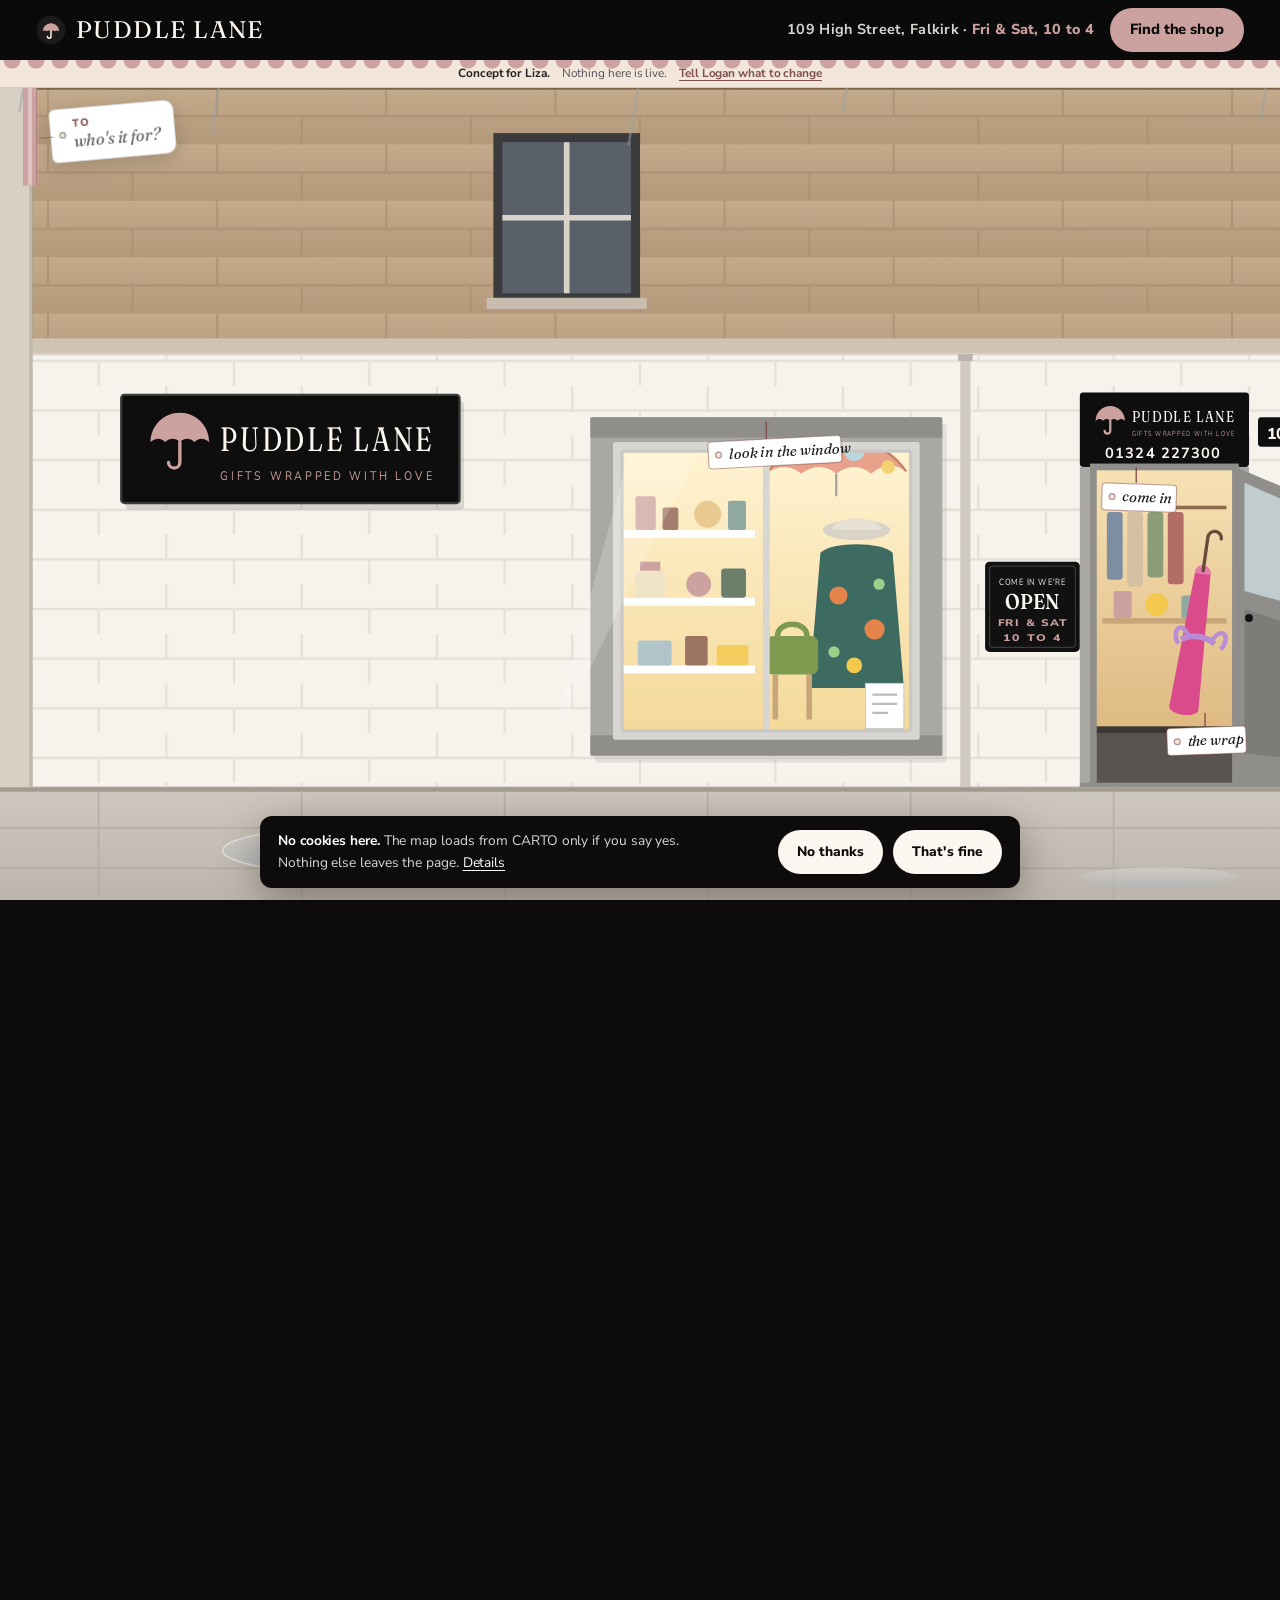
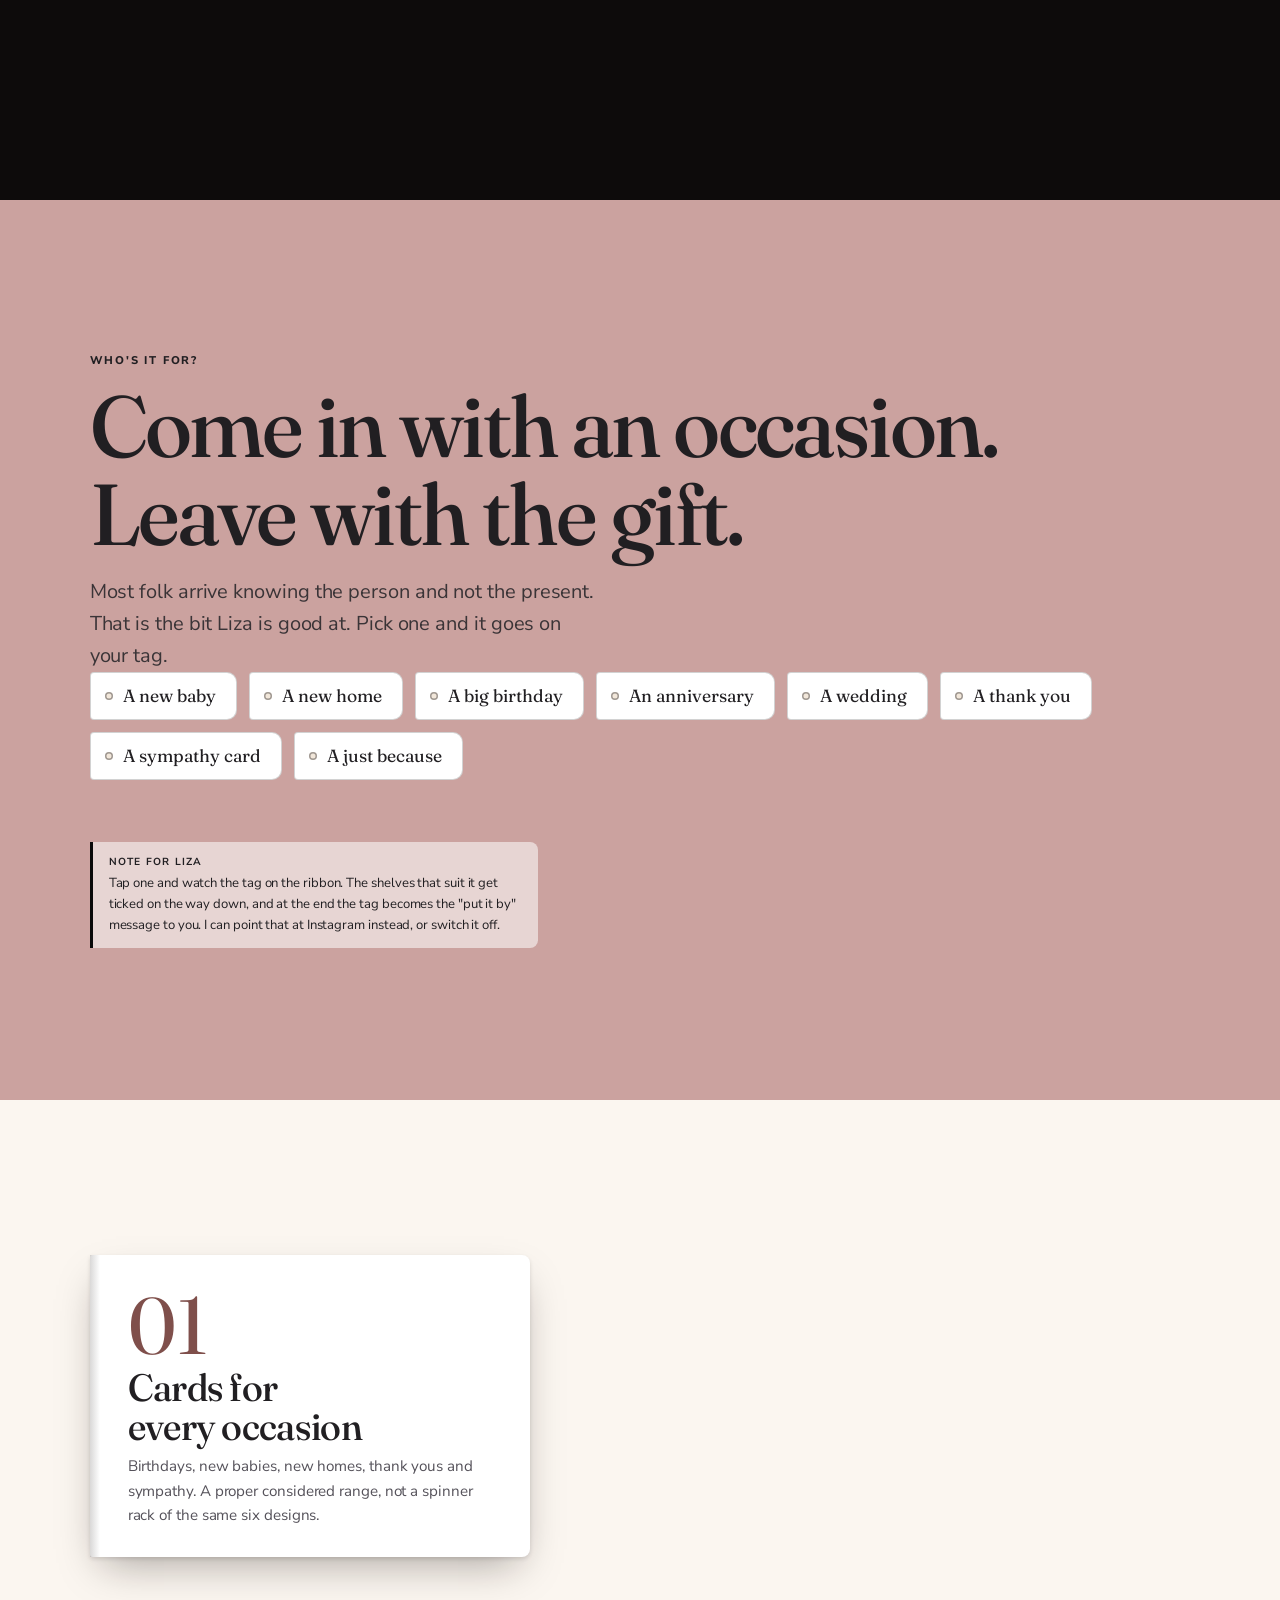
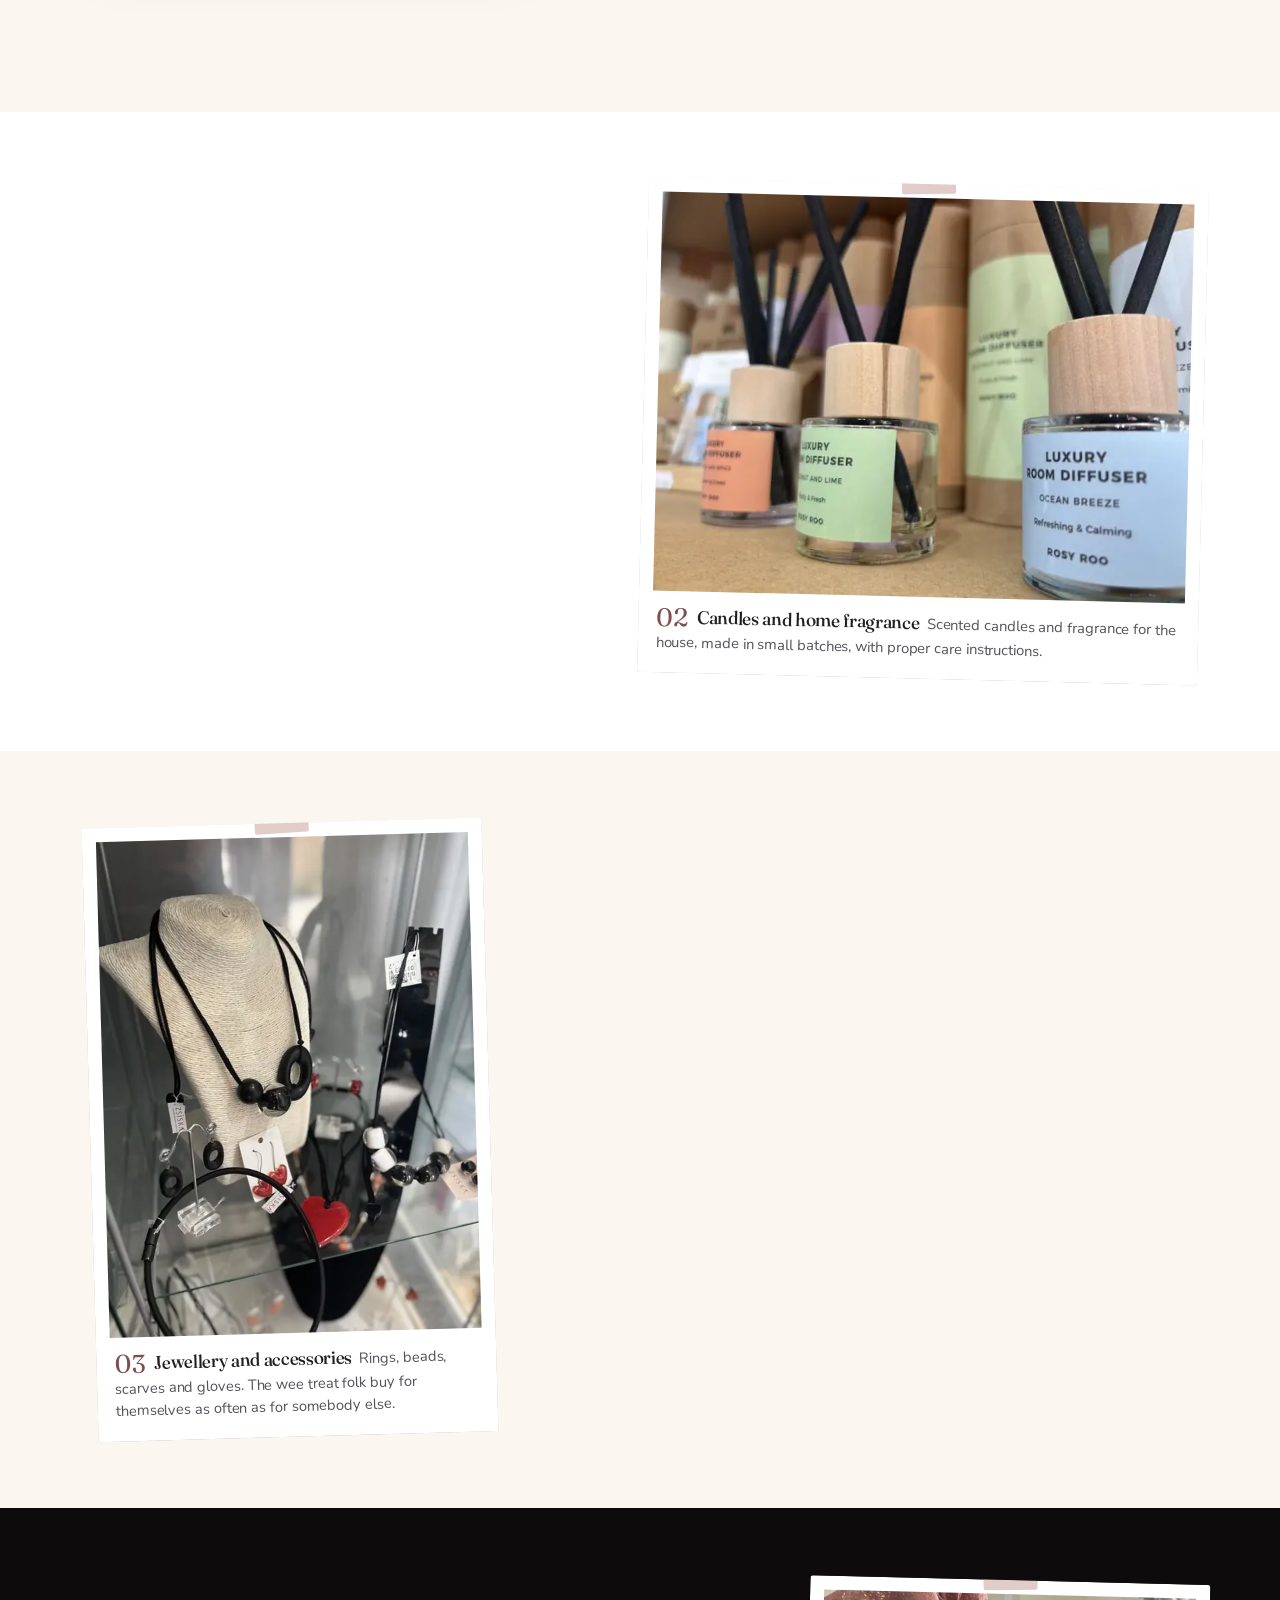
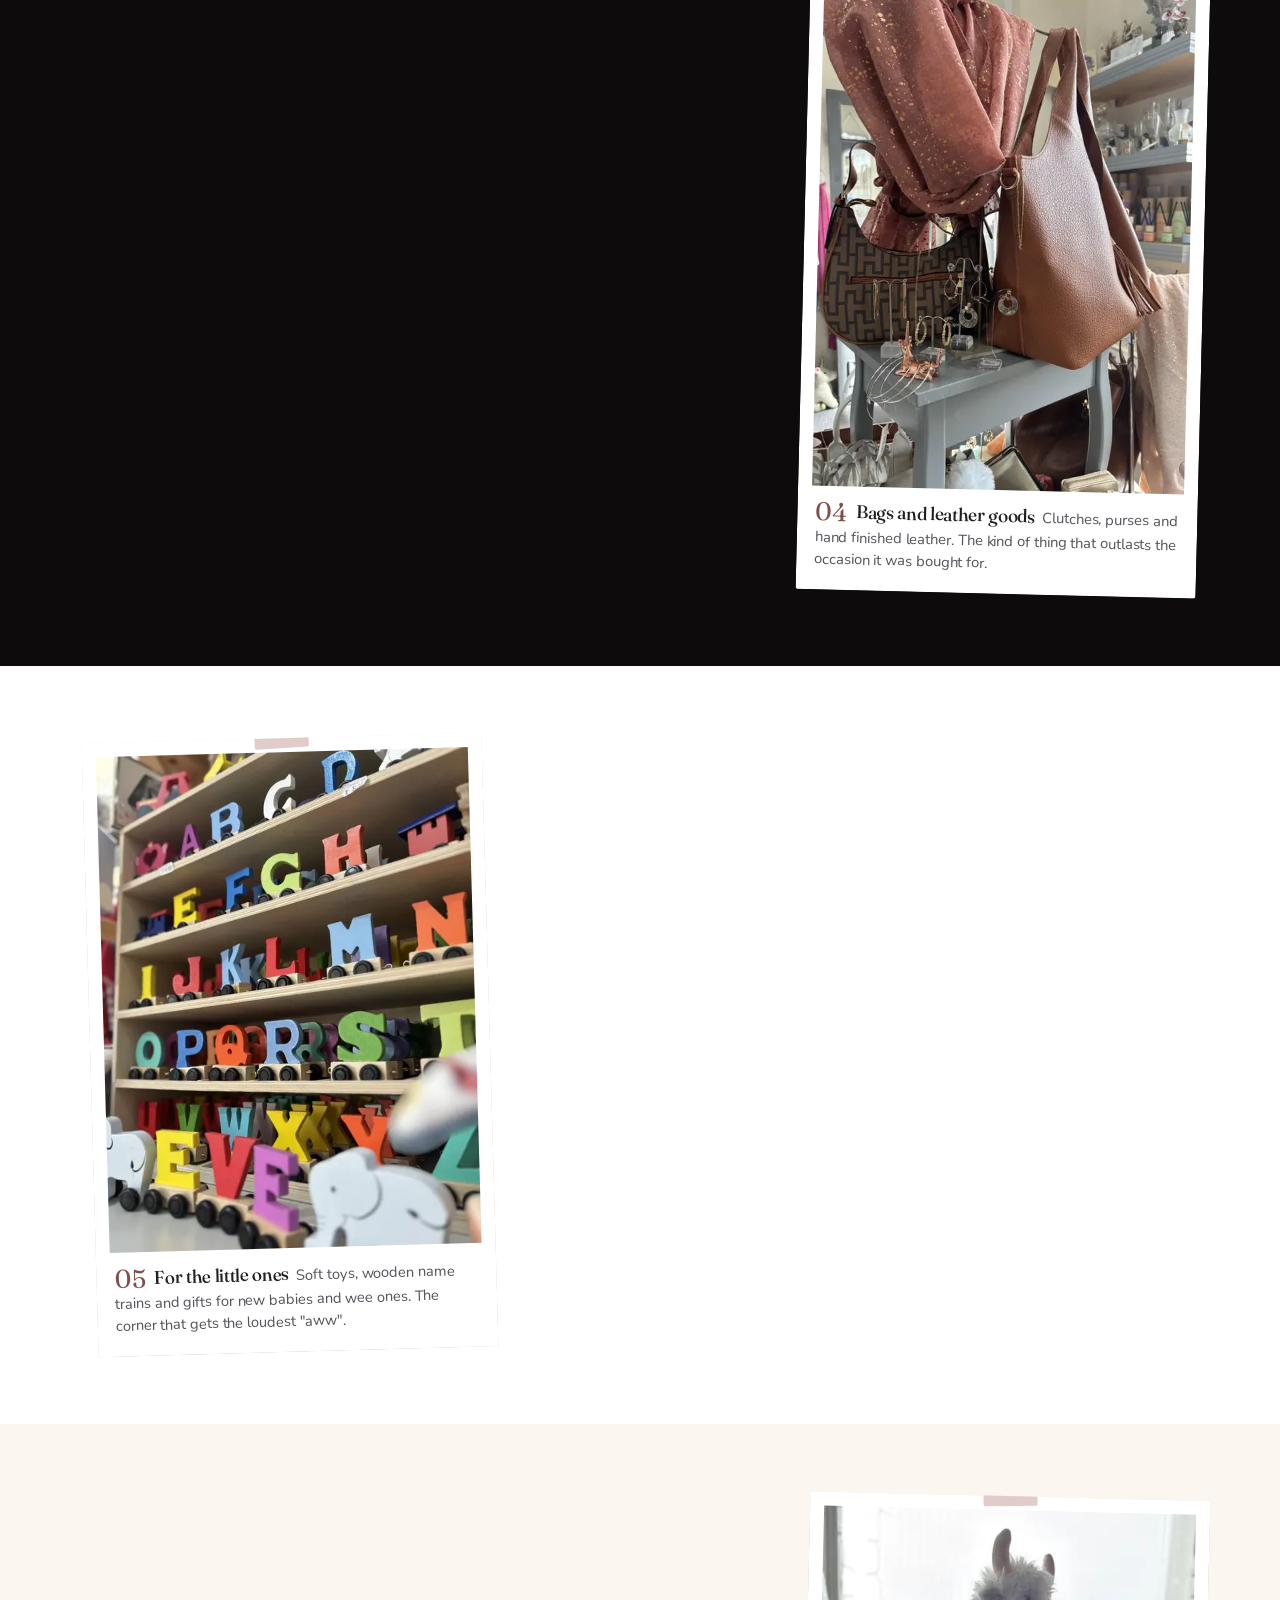
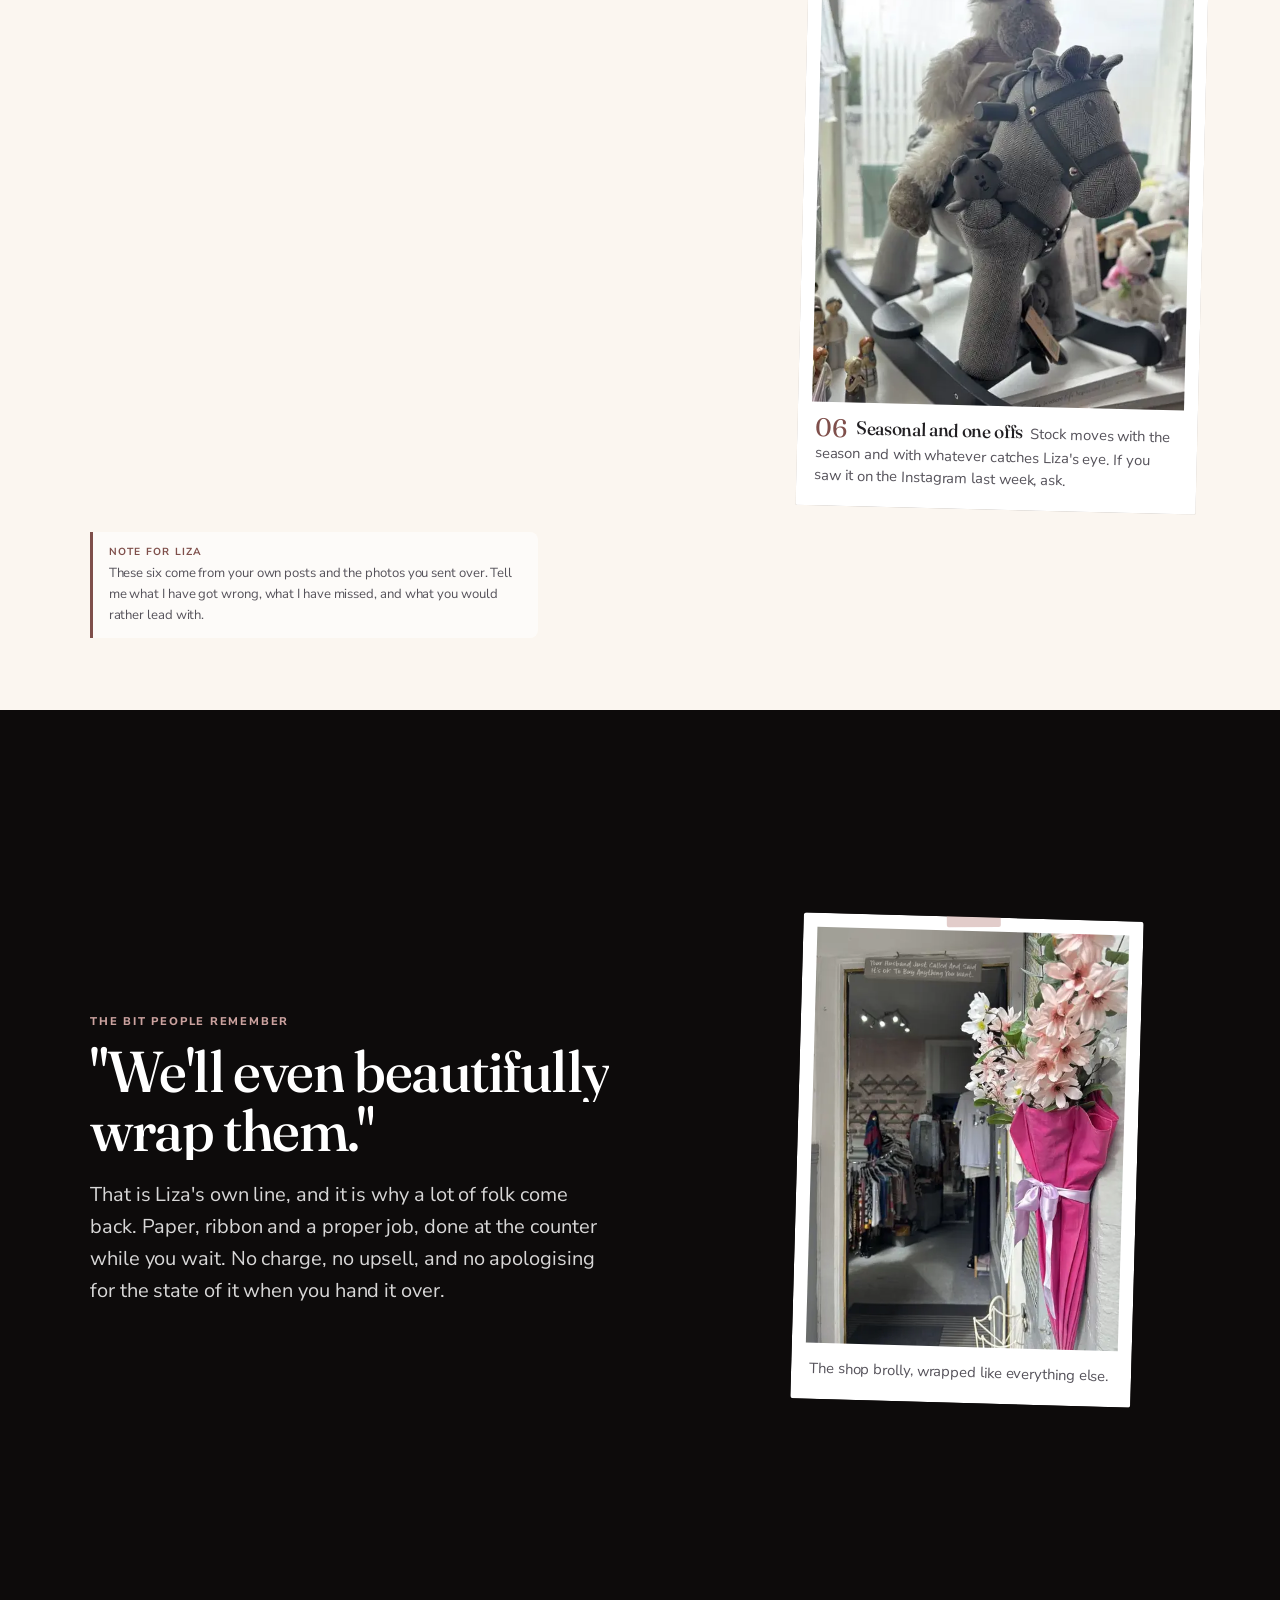
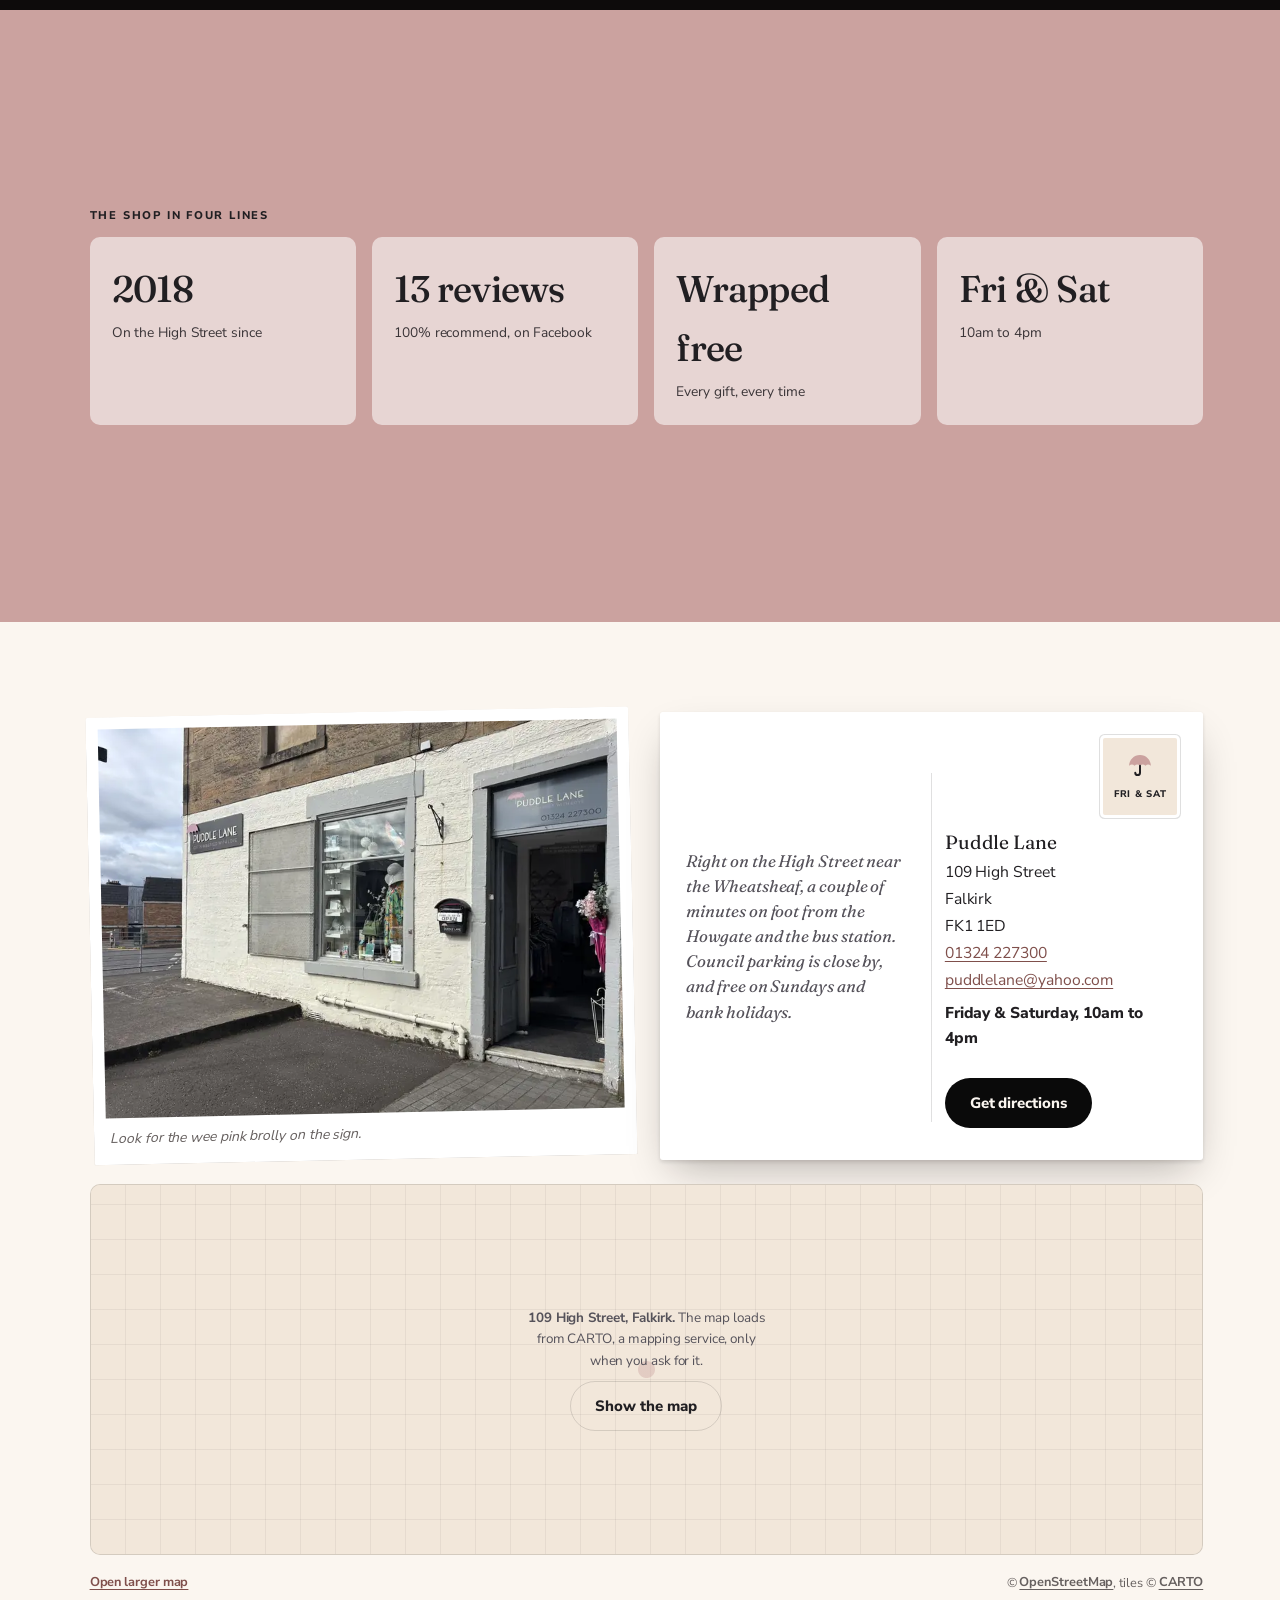
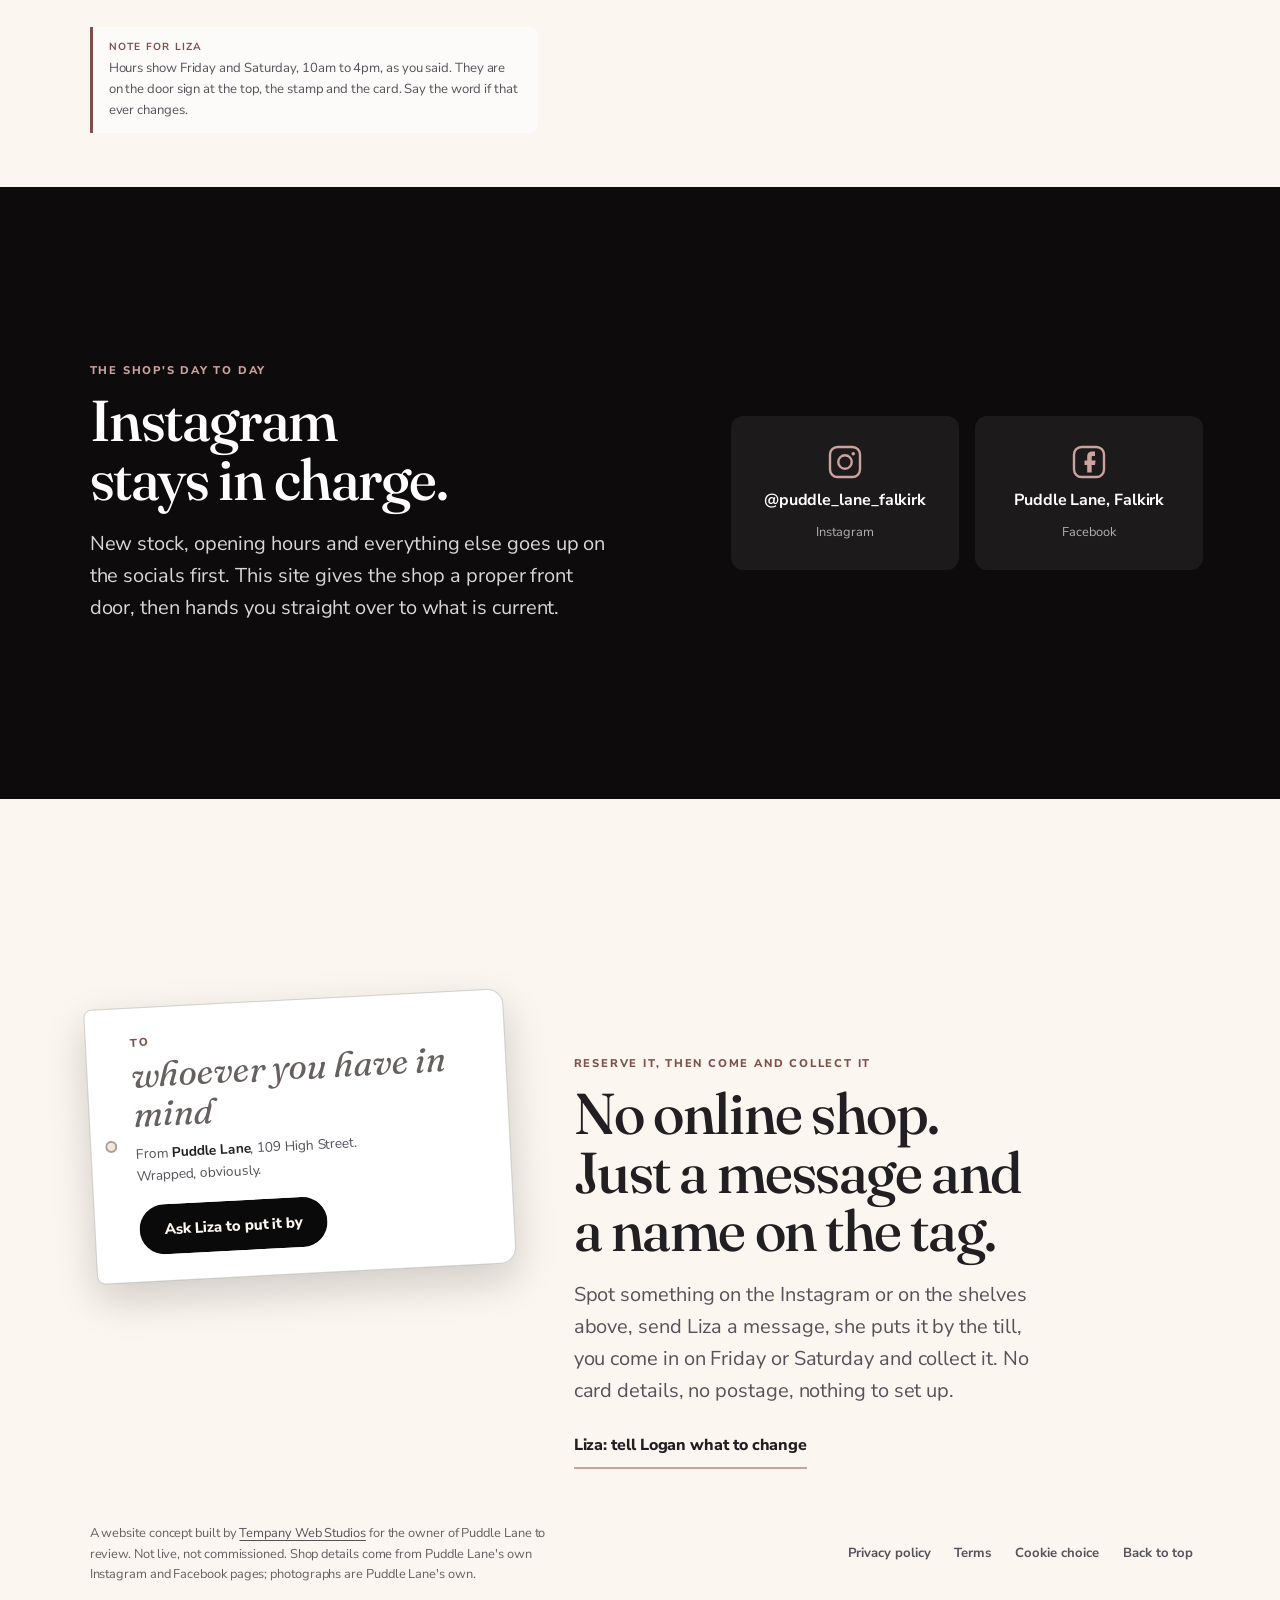
==== commit 2777ba99: "First screen is a scene, not a hero: no copy, the shop's own signs and hanging tags are the way in; " ====
--- a/index.html
+++ b/index.html
@@ -80,9 +80,11 @@
 
 <main id="top">
 
-  <!-- 01 The shopfront. No headline: the shop's own signs do the talking. -->
+  <!-- 01 The shopfront. A scene, not a hero: the shop's own signs carry the name, the hours
+       and the phone number, and the tags hanging on it are the way in. -->
   <section class="cut cut--shop" data-sc-act="flow" aria-label="The shop">
-    <svg id="shop-art" class="shop-art" data-landing viewBox="0 0 1200 720" preserveAspectRatio="xMidYMid slice" xmlns="http://www.w3.org/2000/svg" role="img" aria-labelledby="shopT">
+    <h1 class="visually-hidden">Puddle Lane, independent gift shop, 109 High Street, Falkirk</h1>
+    <svg id="shop-art" class="shop-art" data-landing viewBox="0 0 1200 720" preserveAspectRatio="xMidYMid slice" xmlns="http://www.w3.org/2000/svg" aria-labelledby="shopT">
   <title id="shopT">A drawing of the Puddle Lane shopfront on Falkirk High Street: a white-painted ground floor under sandstone, a black sign with a pink umbrella, a lit window full of gifts, and the door standing open with a wrapped pink brolly in it</title>
   <defs>
     <linearGradient id="sky" x1="0" y1="0" x2="0" y2="1"><stop offset="0" stop-color="#e6ded2"/><stop offset="1" stop-color="#efe8de"/></linearGradient>
@@ -125,6 +127,8 @@
   <rect x="0" y="0" width="60" height="620" fill="#d8d0c5"/>
   <path d="M60 0v620" stroke="#bfb6aa" stroke-width="3"/>
 
+  <a href="#facts" class="hot" aria-label="Puddle Lane, gifts wrapped with love: the shop in four lines">
+    <rect class="hot__ring" x="132" y="264" width="318" height="114" rx="6"/>
   <rect x="144" y="278" width="300" height="96" rx="3" fill="#000" opacity=".12"/>
   <!-- fascia sign (black, rose brolly) -->
   <rect x="140" y="272" width="300" height="96" rx="3" fill="#0f0e0e"/>
@@ -136,6 +140,9 @@
   <text x="228" y="322" font-family="Fraunces, Georgia, serif" font-size="30" letter-spacing="3" fill="#fbf6f0" textLength="190" lengthAdjust="spacingAndGlyphs">PUDDLE LANE</text>
   <text x="228" y="348" font-family="Nunito Sans, Arial, sans-serif" font-size="11" letter-spacing="3" fill="#cba29f" textLength="190" lengthAdjust="spacingAndGlyphs">GIFTS WRAPPED WITH LOVE</text>
 
+  </a>
+  <a href="#window" class="hot" aria-label="Look in the window: what is in the shop this week">
+    <rect class="hot__ring" x="548" y="284" width="328" height="316" rx="6"/>
   <rect x="560" y="298" width="312" height="300" rx="3" fill="#000" opacity=".08"/>
   <!-- window: grey stone surround, frame, glass -->
   <rect x="556" y="292" width="312" height="300" rx="3" fill="#a9a8a4"/>
@@ -181,18 +188,33 @@
   <rect x="584" y="322" width="256" height="248" rx="2" fill="none" stroke="#c9c8c4" stroke-width="3"/>
   <!-- glass sheen -->
   <path d="M590 326l60 0-120 240h-6z" fill="#fff" opacity=".18"/>
+    <g class="hot__tag" transform="translate(712 296)">
+      <line x1="0" y1="0" x2="0" y2="18" stroke="#7f4f4b" stroke-width="1.2"/>
+      <g transform="translate(-52 18) rotate(-3)">
+        <rect x="0" y="0" width="118" height="24" rx="3" fill="#fff" stroke="#7f4f4b" stroke-opacity=".5"/>
+        <circle cx="9" cy="12" r="2.6" fill="#f2e7da" stroke="#7f4f4b" stroke-opacity=".6"/>
+        <text x="18" y="16" font-family="Fraunces, Georgia, serif" font-style="italic" font-size="13" fill="#211f22">look in the window</text>
+      </g>
+    </g>
+  </a>
 
   <!-- wall bracket with OPEN sign -->
-  <rect x="904" y="424" width="70" height="60" rx="4" fill="#111"/>
-  <rect x="908" y="428" width="62" height="52" rx="3" fill="none" stroke="#3a3a3a"/>
-  <text x="939" y="446" text-anchor="middle" font-family="Nunito Sans, Arial, sans-serif" font-size="8" letter-spacing="1" fill="#fbf6f0" textLength="54" lengthAdjust="spacingAndGlyphs">COME IN WE'RE</text>
-  <text x="939" y="465" text-anchor="middle" font-family="Fraunces, Georgia, serif" font-size="16" font-weight="600" fill="#fbf6f0" textLength="40" lengthAdjust="spacingAndGlyphs">OPEN</text>
-  <path d="M931 471c0-3.9 3.1-7 7-7s7 3.1 7 7c-1.4-1-2.3-1-3.5 0-1.2-1-2.3-1-3.5 0-1.2-1-2.3-1-3.5 0-1.2-1-2.1-1-3.5 0z" fill="#cba29f"/>
+  <a href="#visit" class="hot" aria-label="Open Friday and Saturday, 10am to 4pm. Find the shop">
+    <rect class="hot__ring" x="898" y="414" width="100" height="94" rx="6"/>
+    <rect x="906" y="420" width="84" height="80" rx="4" fill="#111"/>
+    <rect x="910" y="424" width="76" height="72" rx="3" fill="none" stroke="#3a3a3a"/>
+    <text x="948" y="441" text-anchor="middle" font-family="Nunito Sans, Arial, sans-serif" font-size="8" letter-spacing="1" fill="#fbf6f0" textLength="60" lengthAdjust="spacingAndGlyphs">COME IN WE'RE</text>
+    <text x="948" y="462" text-anchor="middle" font-family="Fraunces, Georgia, serif" font-size="19" font-weight="600" fill="#fbf6f0" textLength="48" lengthAdjust="spacingAndGlyphs">OPEN</text>
+    <text x="948" y="477" text-anchor="middle" font-family="Nunito Sans, Arial, sans-serif" font-size="8.5" font-weight="800" letter-spacing="1" fill="#cba29f" textLength="62" lengthAdjust="spacingAndGlyphs">FRI &amp; SAT</text>
+    <text x="948" y="490" text-anchor="middle" font-family="Nunito Sans, Arial, sans-serif" font-size="8.5" font-weight="800" letter-spacing="1" fill="#cba29f" textLength="52" lengthAdjust="spacingAndGlyphs">10 TO 4</text>
+  </a>
 
   <!-- downpipe -->
   <rect x="884" y="236" width="9" height="384" fill="#cfc9c1"/>
   <rect x="882" y="236" width="13" height="6" fill="#b9b3ab"/>
 
+  <a href="#occasions" class="hot" aria-label="Come in: who is the gift for?">
+    <rect class="hot__ring" x="982" y="262" width="204" height="368" rx="6"/>
   <!-- door: fascia, frame, open leaf, interior -->
   <rect x="990" y="270" width="150" height="66" rx="3" fill="#0f0e0e"/>
   <g transform="translate(1004 282)">
@@ -232,6 +254,27 @@
   <circle cx="1140" cy="470" r="3.5" fill="#111"/>
   <rect x="1002" y="336" width="126" height="284" fill="none" stroke="#8f8e8a" stroke-width="6"/>
 
+    <g class="hot__tag" transform="translate(1040 336)">
+      <line x1="0" y1="0" x2="0" y2="14" stroke="#7f4f4b" stroke-width="1.2"/>
+      <g transform="translate(-30 14) rotate(2)">
+        <rect x="0" y="0" width="66" height="24" rx="3" fill="#fff" stroke="#7f4f4b" stroke-opacity=".5"/>
+        <circle cx="9" cy="12" r="2.6" fill="#f2e7da" stroke="#7f4f4b" stroke-opacity=".6"/>
+        <text x="18" y="16" font-family="Fraunces, Georgia, serif" font-style="italic" font-size="13" fill="#211f22">come in</text>
+      </g>
+    </g>
+  </a>
+  <a href="#wrap" class="hot" aria-label="The wrap: every gift wrapped free">
+    <rect class="hot__ring" x="1074" y="392" width="54" height="170" rx="6"/>
+    <rect x="1078" y="396" width="46" height="160" fill="transparent"/>
+    <g class="hot__tag" transform="translate(1101 560)">
+      <line x1="0" y1="-6" x2="0" y2="8" stroke="#7f4f4b" stroke-width="1.2"/>
+      <g transform="translate(-34 8) rotate(-2)">
+        <rect x="0" y="0" width="70" height="24" rx="3" fill="#fff" stroke="#7f4f4b" stroke-opacity=".5"/>
+        <circle cx="9" cy="12" r="2.6" fill="#f2e7da" stroke="#7f4f4b" stroke-opacity=".6"/>
+        <text x="18" y="16" font-family="Fraunces, Georgia, serif" font-style="italic" font-size="13" fill="#211f22">the wrap</text>
+      </g>
+    </g>
+  </a>
   <!-- step and pavement -->
   <rect x="990" y="616" width="150" height="10" fill="#8f8e8a"/>
   <rect x="0" y="620" width="1200" height="100" fill="url(#pave)"/>
@@ -258,24 +301,17 @@
     <line x1="260" y1="-200" x2="250" y2="-140"/><line x1="560" y1="-210" x2="550" y2="-150"/><line x1="930" y1="-190" x2="920" y2="-130"/>
   </g>
 </svg>
-    <div class="shop-line" data-landing><h1>Puddle Lane</h1><p>Independent gift shop, 109 High Street, Falkirk. Friday and Saturday, 10am to 4pm. Look for the wee brolly.</p></div>
-  </section>
-
-  <!-- 02 Through the window -->
-  <section class="cut cut--dark window-cut" data-sc-act="flow" id="window">
-    <div class="cut__inner cut__grid">
-      <div class="stack" data-sc-in data-sc-stagger="60">
-        <p class="label">Through the window</p>
-        <h2 class="t-lg">This is what it looked like this week.</h2>
-        <p class="lede">It changes every week, and whatever is in the window is usually gone by the next one. Liza's Instagram is the honest way to see what is in right now.</p>
-        <a class="text-link" href="https://www.instagram.com/puddle_lane_falkirk/" target="_blank" rel="noopener noreferrer">@puddle_lane_falkirk</a>
-      </div>
-      <figure class="window-fig" data-sc-reveal="iris" data-sc-reveal-at="0.04 0.34">
-        <picture>
-          <source type="image/webp" srcset="images/shop/window-630.webp 630w, images/shop/window-840.webp 840w, images/shop/window-1050.webp 1050w" sizes="(min-width: 900px) 420px, 100vw">
-          <img src="images/shop/window-840.jpg" srcset="images/shop/window-630.jpg 630w, images/shop/window-840.jpg 840w, images/shop/window-1050.jpg 1050w" sizes="(min-width: 900px) 420px, 100vw" width="1050" height="1400" alt="Puddle Lane's shop window: white shelves of candles, cards and gifts, a floral kimono and straw hat on a stand, a green handbag, and a bright patterned umbrella hung open above them" loading="lazy" decoding="async">
-        </picture>
-        <figcaption>The window, this week</figcaption>
+  </section>
+
+  <!-- 02 Through the window: one print, pinned to a dark wall -->
+  <section class="cut cut--dark" data-sc-act="flow" id="window">
+    <div class="cut__inner">
+      <figure class="print print--window" data-sc-reveal="iris" data-sc-reveal-at="0.04 0.34">
+        <picture>
+          <source type="image/webp" srcset="images/shop/window-630.webp 630w, images/shop/window-840.webp 840w, images/shop/window-1050.webp 1050w" sizes="(min-width: 900px) 460px, 90vw">
+          <img src="images/shop/window-840.jpg" srcset="images/shop/window-630.jpg 630w, images/shop/window-840.jpg 840w, images/shop/window-1050.jpg 1050w" sizes="(min-width: 900px) 460px, 90vw" width="1050" height="1400" alt="Puddle Lane's shop window: white shelves of candles, cards and gifts, a floral kimono and straw hat on a stand, a green handbag, and a bright patterned umbrella hung open above them" loading="lazy" decoding="async">
+        </picture>
+        <figcaption><span class="print__title">The window, this week.</span> It changes every week and what is in it is usually gone by the next. <a href="https://www.instagram.com/puddle_lane_falkirk/" target="_blank" rel="noopener noreferrer">@puddle_lane_falkirk</a> is the honest way to see what is in right now.</figcaption>
       </figure>
     </div>
   </section>
@@ -301,77 +337,76 @@
     </div>
   </section>
 
-  <!-- 04 to 09 The shelves. Six quick cuts. -->
+  <!-- 04 to 09 The shelves: six prints, one per cut, pinned to the wall at slightly different angles -->
   <section class="cut cut--short shelf" data-sc-act="flow" data-shelf="cards" id="shop">
-    <div class="cut__inner cut__grid">
-      <div class="stack" data-sc-in data-sc-stagger="50">
+    <div class="cut__inner">
+      <div class="card card--l" data-sc-in data-sc-stagger="60">
         <p class="shelf__num" aria-hidden="true">01</p>
         <h2 class="t-md">Cards for every occasion</h2>
-        <p class="lede">Birthdays, new babies, new homes, thank yous and sympathy. A proper considered range, not a spinner rack of the same six designs.</p>
+        <p>Birthdays, new babies, new homes, thank yous and sympathy. A proper considered range, not a spinner rack of the same six designs.</p>
         <span class="shelf__for" hidden></span>
       </div>
-      <div></div>
     </div>
   </section>
 
   <section class="cut cut--short cut--paper shelf" data-sc-act="flow" data-shelf="candles">
-    <div class="cut__inner cut__grid cut__grid--flip">
-      <div class="stack" data-sc-in data-sc-stagger="50">
-        <p class="shelf__num" aria-hidden="true">02</p>
-        <h2 class="t-md">Candles and home fragrance</h2>
-        <p class="lede">Scented candles and fragrance for the house, made in small batches. The sort that come with proper care instructions, because they are worth looking after.</p>
-        <span class="shelf__for" hidden></span>
-      </div>
-      <figure class="shelf__fig" data-sc-reveal="left" data-sc-reveal-at="0.04 0.3"><img src="images/shop/diffusers-320.jpg" alt="Luxury room diffusers on display in the shop" width="320" height="320" loading="lazy" decoding="async"></figure>
+    <div class="cut__inner">
+      <figure class="print print--r print--land" data-sc-reveal="left" data-sc-reveal-at="0.04 0.3">
+        <picture>
+          <source type="image/webp" srcset="images/shop/diffusers-600.webp 600w, images/shop/diffusers-1000.webp 1000w" sizes="(min-width: 900px) 560px, 88vw">
+          <img src="images/shop/diffusers-600.jpg" srcset="images/shop/diffusers-600.jpg 600w, images/shop/diffusers-1000.jpg 1000w" sizes="(min-width: 900px) 560px, 88vw" width="1000" height="750" alt="Luxury room diffusers on display in the shop" loading="lazy" decoding="async">
+        </picture>
+        <figcaption><span class="shelf__num" aria-hidden="true">02</span><h2 class="t-md">Candles and home fragrance</h2><p>Scented candles and fragrance for the house, made in small batches, with proper care instructions.</p><span class="shelf__for" hidden></span></figcaption>
+      </figure>
     </div>
   </section>
 
   <section class="cut cut--short shelf" data-sc-act="flow" data-shelf="jewellery">
-    <div class="cut__inner cut__grid">
-      <div class="stack" data-sc-in data-sc-stagger="50">
-        <p class="shelf__num" aria-hidden="true">03</p>
-        <h2 class="t-md">Jewellery and accessories</h2>
-        <p class="lede">Rings, beads, scarves and gloves. The wee treat folk buy for themselves just as often as they buy it for somebody else.</p>
-        <span class="shelf__for" hidden></span>
-      </div>
-      <figure class="shelf__fig" data-sc-reveal="right" data-sc-reveal-at="0.04 0.3"><img src="images/shop/jewellery-320.jpg" alt="Necklaces and earrings displayed on a jewellery bust in the shop" width="320" height="320" loading="lazy" decoding="async"></figure>
+    <div class="cut__inner">
+      <figure class="print print--l" data-sc-reveal="right" data-sc-reveal-at="0.04 0.3">
+        <picture>
+          <source type="image/webp" srcset="images/shop/jewellery-480.webp 480w, images/shop/jewellery-750.webp 750w" sizes="(min-width: 900px) 400px, 80vw">
+          <img src="images/shop/jewellery-480.jpg" srcset="images/shop/jewellery-480.jpg 480w, images/shop/jewellery-750.jpg 750w" sizes="(min-width: 900px) 400px, 80vw" width="750" height="1000" alt="Necklaces and earrings displayed on a jewellery bust in the shop" loading="lazy" decoding="async">
+        </picture>
+        <figcaption><span class="shelf__num" aria-hidden="true">03</span><h2 class="t-md">Jewellery and accessories</h2><p>Rings, beads, scarves and gloves. The wee treat folk buy for themselves as often as for somebody else.</p><span class="shelf__for" hidden></span></figcaption>
+      </figure>
     </div>
   </section>
 
   <section class="cut cut--short cut--dark shelf" data-sc-act="flow" data-shelf="bags">
-    <div class="cut__inner cut__grid cut__grid--flip">
-      <div class="stack" data-sc-in data-sc-stagger="50">
-        <p class="shelf__num" aria-hidden="true">04</p>
-        <h2 class="t-md">Bags and leather goods</h2>
-        <p class="lede">Clutches, purses and hand finished leather. The kind of thing that outlasts the occasion it was bought for.</p>
-        <span class="shelf__for" hidden></span>
-      </div>
-      <figure class="shelf__fig" data-sc-reveal="up" data-sc-reveal-at="0.04 0.3"><img src="images/shop/bags-320.jpg" alt="Leather handbags on display in the shop" width="320" height="320" loading="lazy" decoding="async"></figure>
+    <div class="cut__inner">
+      <figure class="print print--r" data-sc-reveal="up" data-sc-reveal-at="0.04 0.3">
+        <picture>
+          <source type="image/webp" srcset="images/shop/bags-480.webp 480w, images/shop/bags-750.webp 750w" sizes="(min-width: 900px) 400px, 80vw">
+          <img src="images/shop/bags-480.jpg" srcset="images/shop/bags-480.jpg 480w, images/shop/bags-750.jpg 750w" sizes="(min-width: 900px) 400px, 80vw" width="750" height="1000" alt="Leather handbags on display in the shop" loading="lazy" decoding="async">
+        </picture>
+        <figcaption><span class="shelf__num" aria-hidden="true">04</span><h2 class="t-md">Bags and leather goods</h2><p>Clutches, purses and hand finished leather. The kind of thing that outlasts the occasion it was bought for.</p><span class="shelf__for" hidden></span></figcaption>
+      </figure>
     </div>
   </section>
 
   <section class="cut cut--short cut--paper shelf" data-sc-act="flow" data-shelf="little">
-    <div class="cut__inner cut__grid">
-      <div class="stack" data-sc-in data-sc-stagger="50">
-        <p class="shelf__num" aria-hidden="true">05</p>
-        <h2 class="t-md">For the little ones</h2>
-        <p class="lede">Soft toys, wooden name trains and gifts for new babies and wee ones. The corner of the shop that gets the loudest "aww".</p>
-        <span class="shelf__for" hidden></span>
-      </div>
-      <figure class="shelf__fig" data-sc-reveal="left" data-sc-reveal-at="0.04 0.3"><img src="images/shop/letters-320.jpg" alt="Colourful wooden alphabet train letters on shelves in the shop" width="320" height="320" loading="lazy" decoding="async"></figure>
+    <div class="cut__inner">
+      <figure class="print print--l" data-sc-reveal="left" data-sc-reveal-at="0.04 0.3">
+        <picture>
+          <source type="image/webp" srcset="images/shop/letters-480.webp 480w, images/shop/letters-750.webp 750w" sizes="(min-width: 900px) 400px, 80vw">
+          <img src="images/shop/letters-480.jpg" srcset="images/shop/letters-480.jpg 480w, images/shop/letters-750.jpg 750w" sizes="(min-width: 900px) 400px, 80vw" width="750" height="1000" alt="Colourful wooden alphabet train letters on shelves in the shop" loading="lazy" decoding="async">
+        </picture>
+        <figcaption><span class="shelf__num" aria-hidden="true">05</span><h2 class="t-md">For the little ones</h2><p>Soft toys, wooden name trains and gifts for new babies and wee ones. The corner that gets the loudest "aww".</p><span class="shelf__for" hidden></span></figcaption>
+      </figure>
     </div>
   </section>
 
   <section class="cut cut--short shelf" data-sc-act="flow" data-shelf="seasonal">
-    <div class="cut__inner cut__grid cut__grid--flip">
-      <div class="stack" data-sc-in data-sc-stagger="50">
-        <p class="shelf__num" aria-hidden="true">06</p>
-        <h2 class="t-md">Seasonal and one offs</h2>
-        <p class="lede">Stock moves with the season and with whatever catches Liza's eye. If you saw it on the Instagram last week, it is worth asking about.</p>
-        <span class="shelf__for" hidden></span>
-        <aside class="note"><b>Note for Liza</b>These six come from your own posts and the photos you sent over. Tell me what I have got wrong, what I have missed, and what you would rather lead with.</aside>
-      </div>
-      <figure class="shelf__fig" data-sc-reveal="down" data-sc-reveal-at="0.04 0.3"><img src="images/shop/seasonal-320.jpg" alt="A grey herringbone rocking horse toy in the shop" width="320" height="320" loading="lazy" decoding="async"></figure>
+    <div class="cut__inner">
+      <figure class="print print--r" data-sc-reveal="down" data-sc-reveal-at="0.04 0.3">
+        <picture>
+          <source type="image/webp" srcset="images/shop/seasonal-480.webp 480w, images/shop/seasonal-750.webp 750w" sizes="(min-width: 900px) 400px, 80vw">
+          <img src="images/shop/seasonal-480.jpg" srcset="images/shop/seasonal-480.jpg 480w, images/shop/seasonal-750.jpg 750w" sizes="(min-width: 900px) 400px, 80vw" width="750" height="1000" alt="A grey herringbone rocking horse toy in the shop" loading="lazy" decoding="async">
+        </picture>
+        <figcaption><span class="shelf__num" aria-hidden="true">06</span><h2 class="t-md">Seasonal and one offs</h2><p>Stock moves with the season and with whatever catches Liza's eye. If you saw it on the Instagram last week, ask.</p><span class="shelf__for" hidden></span></figcaption>
+      </figure>
+      <aside class="note note--float"><b>Note for Liza</b>These six come from your own posts and the photos you sent over. Tell me what I have got wrong, what I have missed, and what you would rather lead with.</aside>
     </div>
   </section>
 
@@ -383,8 +418,11 @@
         <h2 class="t-lg" data-sc-kinetic="words" data-sc-cue="0.08 1 0.3 0">"We'll even beautifully wrap them."</h2>
         <p class="lede" data-sc-cue="0.22">That is Liza's own line, and it is why a lot of folk come back. Paper, ribbon and a proper job, done at the counter while you wait. No charge, no upsell, and no apologising for the state of it when you hand it over.</p>
       </div>
-      <figure class="wrap-fig" data-sc-reveal="up" data-sc-reveal-at="0.06 0.36">
-        <img src="images/shop/brolly-600.jpg" alt="A bright pink umbrella tied with a lilac ribbon, hanging in the shop doorway" width="600" height="800" loading="lazy" decoding="async">
+      <figure class="print print--wrap" data-sc-reveal="up" data-sc-reveal-at="0.06 0.36">
+        <picture>
+          <source type="image/webp" srcset="images/shop/brolly-480.webp 480w, images/shop/brolly-750.webp 750w" sizes="(min-width: 900px) 340px, 70vw">
+          <img src="images/shop/brolly-480.jpg" srcset="images/shop/brolly-480.jpg 480w, images/shop/brolly-750.jpg 750w" sizes="(min-width: 900px) 340px, 70vw" alt="A bright pink umbrella tied with a lilac ribbon, hanging in the shop doorway" width="750" height="1000" loading="lazy" decoding="async">
+        </picture>
         <figcaption>The shop brolly, wrapped like everything else.</figcaption>
       </figure>
     </div>
@@ -403,29 +441,37 @@
     </div>
   </section>
 
-  <!-- 12 Find us -->
+  <!-- 12 Find us: a postcard from the shop. Front is the real shopfront, back is the address. -->
   <section class="cut" data-sc-act="flow" id="visit">
-    <div class="cut__inner cut__grid">
-      <div class="stack" data-sc-in data-sc-stagger="50">
-        <p class="label">Come and say hello</p>
-        <h2 class="t-lg">109 High Street, Falkirk.</h2>
-        <p class="lede">Right on the High Street near the Wheatsheaf, a couple of minutes on foot from the Howgate and the bus station. Council parking is close by, and free on Sundays and bank holidays.</p>
-        <dl class="visit-facts">
-          <dt>Address</dt><dd class="tabular">109 High Street, Falkirk, FK1 1ED</dd>
-          <dt>Phone</dt><dd><a class="tabular" href="tel:+441324227300">01324 227300</a></dd>
-          <dt>Email</dt><dd><a href="mailto:puddlelane@yahoo.com">puddlelane@yahoo.com</a></dd>
-          <dt>Hours</dt><dd class="tabular">Friday &amp; Saturday, 10am to 4pm</dd>
-        </dl>
-        <p><a class="button" href="https://www.google.com/maps/search/?api=1&amp;query=109%20High%20Street%2C%20Falkirk%2C%20FK1%201ED" target="_blank" rel="noopener noreferrer">Get directions</a></p>
-        <aside class="note"><b>Note for Liza</b>Hours show Friday and Saturday, 10am to 4pm, as you said. Say the word if that ever changes.</aside>
-      </div>
-      <div>
-        <figure class="street-fig" data-sc-reveal="right" data-sc-reveal-at="0.04 0.32">
+    <div class="cut__inner">
+      <p class="label" data-sc-cue="0.04">Come and say hello</p>
+      <div class="postcard">
+        <figure class="postcard__front" data-sc-reveal="right" data-sc-reveal-at="0.04 0.3">
           <picture>
-            <source type="image/webp" srcset="images/shop/shopfront-720.webp 720w, images/shop/shopfront-1200.webp 1200w" sizes="(min-width: 900px) 520px, 100vw">
-            <img src="images/shop/shopfront-720.jpg" srcset="images/shop/shopfront-720.jpg 720w, images/shop/shopfront-1200.jpg 1200w" sizes="(min-width: 900px) 520px, 100vw" alt="The Puddle Lane shopfront on Falkirk High Street: white walls, grey trim, the Puddle Lane sign with its pink umbrella, and the door standing open" width="1200" height="900" loading="lazy" decoding="async">
+            <source type="image/webp" srcset="images/shop/shopfront-720.webp 720w, images/shop/shopfront-1200.webp 1200w" sizes="(min-width: 900px) 520px, 90vw">
+            <img src="images/shop/shopfront-720.jpg" srcset="images/shop/shopfront-720.jpg 720w, images/shop/shopfront-1200.jpg 1200w" sizes="(min-width: 900px) 520px, 90vw" alt="The Puddle Lane shopfront on Falkirk High Street: white walls, grey trim, the Puddle Lane sign with its pink umbrella, and the door standing open" width="1200" height="900" loading="lazy" decoding="async">
           </picture>
+          <figcaption>Look for the wee pink brolly on the sign.</figcaption>
         </figure>
+        <div class="postcard__back" data-sc-in data-sc-stagger="60">
+          <div class="postcard__stamp" aria-hidden="true">
+            <svg viewBox="0 0 44 44"><path d="M10 24c0-6.6 5.4-12 12-12s12 5.4 12 12c-2.4-1.8-4-1.8-6 0-2-1.8-4-1.8-6 0-2-1.8-4-1.8-6 0-2-1.8-3.6-1.8-6 0z" fill="#cba29f"/><path d="M22 24v7.5a2.6 2.6 0 0 1-5.2 0" fill="none" stroke="#211f22" stroke-width="2.2" stroke-linecap="round"/></svg>
+            <span>Fri &amp; Sat</span>
+          </div>
+          <p class="postcard__message">Right on the High Street near the Wheatsheaf, a couple of minutes on foot from the Howgate and the bus station. Council parking is close by, and free on Sundays and bank holidays.</p>
+          <address class="postcard__address tabular">
+            <span class="postcard__name">Puddle Lane</span>
+            <span>109 High Street</span>
+            <span>Falkirk</span>
+            <span>FK1 1ED</span>
+            <span><a href="tel:+441324227300">01324 227300</a></span>
+            <span><a href="mailto:puddlelane@yahoo.com">puddlelane@yahoo.com</a></span>
+            <span class="postcard__hours">Friday &amp; Saturday, 10am to 4pm</span>
+          </address>
+          <p class="postcard__actions"><a class="button" href="https://www.google.com/maps/search/?api=1&amp;query=109%20High%20Street%2C%20Falkirk%2C%20FK1%201ED" target="_blank" rel="noopener noreferrer">Get directions</a></p>
+        </div>
+      </div>
+      <div class="map-row">
         <div class="map-frame">
           <div id="shop-map" aria-label="Map showing Puddle Lane at 109 High Street, Falkirk"></div>
           <div class="map-placeholder" id="map-placeholder">
@@ -437,6 +483,7 @@
           <a href="https://www.google.com/maps/search/?api=1&amp;query=109%20High%20Street%2C%20Falkirk%2C%20FK1%201ED" target="_blank" rel="noopener noreferrer">Open larger map</a>
           <span class="map-attrib">&copy; <a href="https://www.openstreetmap.org/copyright" target="_blank" rel="noopener noreferrer">OpenStreetMap</a>, tiles &copy; <a href="https://carto.com/attributions" target="_blank" rel="noopener noreferrer">CARTO</a></span>
         </div>
+        <aside class="note"><b>Note for Liza</b>Hours show Friday and Saturday, 10am to 4pm, as you said. They are on the door sign at the top, the stamp and the card. Say the word if that ever changes.</aside>
       </div>
     </div>
   </section>
--- a/style.css
+++ b/style.css
@@ -127,21 +127,12 @@
 /* 01 The shopfront. The drawing is the headline. */
 .cut--shop { padding: 0; min-height: calc(100svh - var(--chrome-h)); background: #e9e1d6; display: block; }
 .shop-art { position: absolute; inset: 0; width: 100%; height: 100%; }
-.shop-line { position: absolute; left: var(--gutter-l); bottom: clamp(20px, 4vh, 40px); z-index: 2; max-width: 520px; background: rgba(251, 246, 240, 0.9); backdrop-filter: blur(6px); -webkit-backdrop-filter: blur(6px); padding: 14px 18px; border-radius: 8px; border: 1px solid var(--line); color: var(--ink); font-size: 0.95rem; }
-.shop-line h1 { font-family: var(--sc-font-display); font-weight: 500; font-size: 1.15rem; letter-spacing: 0.06em; text-transform: uppercase; line-height: 1.3; }
-.shop-line p { color: var(--ink-2); }
 .rain line { stroke: #9aa3a8; stroke-width: 2.2; stroke-linecap: round; opacity: 0.5; animation: fall 1.6s linear infinite; }
 .rain line:nth-child(2n) { animation-duration: 2s; opacity: 0.35; }
 .rain line:nth-child(3n) { animation-duration: 1.3s; animation-delay: -0.5s; }
 .rain line:nth-child(4n) { animation-delay: -0.9s; }
 .rain line:nth-child(5n) { animation-duration: 2.3s; animation-delay: -1.3s; opacity: 0.28; }
 @keyframes fall { to { transform: translateY(940px); } }
-
-/* 02 The window, this week */
-.window-cut .cut__grid { grid-template-columns: 0.9fr 1.1fr; }
-.window-fig { margin: 0; position: relative; max-width: 420px; justify-self: center; }
-.window-fig img { width: 100%; border-radius: 10px; aspect-ratio: 3 / 4; object-fit: cover; max-height: 76svh; }
-.window-fig figcaption { position: absolute; left: 14px; bottom: 14px; background: var(--paper); color: var(--ink); font-size: 0.78rem; font-weight: 700; padding: 6px 10px; border-radius: 4px; transform: rotate(-2deg); }
 
 /* 03 Who's it for? Rose owns this cut. The pick goes on the tag. */
 .occasions { list-style: none; margin: 0; padding: 0; display: flex; flex-wrap: wrap; gap: 12px; }
@@ -153,21 +144,72 @@
 .pick-note { font-size: 0.92rem; min-height: 1.5em; }
 .pick-note strong { color: var(--ink); }
 
-/* 04 to 09 The shelves: six quick cuts */
-.shelf .cut__grid { align-items: center; }
-.shelf__num { font-family: var(--sc-font-display); font-size: clamp(5rem, 3rem + 10vw, 12rem); line-height: 0.85; letter-spacing: -0.05em; color: var(--rose-ink); font-variant-numeric: tabular-nums; opacity: 0.9; }
-.cut--dark .shelf__num { color: var(--rose); }
-.shelf__fig { margin: 0; justify-self: center; width: min(100%, 440px); }
-.shelf__fig img { width: 100%; aspect-ratio: 1 / 1; object-fit: cover; border-radius: 12px; }
-.shelf__for { display: inline-flex; align-items: center; gap: 8px; margin-top: 6px; padding: 6px 12px; border-radius: 999px; background: var(--rose); color: var(--black); font-size: 0.7rem; font-weight: 800; letter-spacing: 0.12em; text-transform: uppercase; }
+
+/* 01 The scene: the drawing fills the first screen; the tags on it are the way in */
+.cut--shop { padding: 0; min-height: calc(100svh - var(--chrome-h)); background: #e9e1d6; display: block; }
+.shop-art { position: absolute; inset: 0; width: 100%; height: 100%; }
+.hot { cursor: pointer; outline: none; }
+.hot__ring { fill: none; stroke: #7f4f4b; stroke-width: 2; stroke-dasharray: 5 4; opacity: 0; transition: opacity 0.2s ease; }
+.hot:hover .hot__ring, .hot:focus-visible .hot__ring { opacity: 0.9; }
+.hot__tag { transition: translate 0.25s var(--ease); }
+.hot:hover .hot__tag, .hot:focus-visible .hot__tag { translate: 0 -4px; }
+.rain line { stroke: #9aa3a8; stroke-width: 2.2; stroke-linecap: round; opacity: 0.5; animation: fall 1.6s linear infinite; }
+.rain line:nth-child(2n) { animation-duration: 2s; opacity: 0.35; }
+.rain line:nth-child(3n) { animation-duration: 1.3s; animation-delay: -0.5s; }
+.rain line:nth-child(4n) { animation-delay: -0.9s; }
+.rain line:nth-child(5n) { animation-duration: 2.3s; animation-delay: -1.3s; opacity: 0.28; }
+@keyframes fall { to { transform: translateY(940px); } }
+
+/* Prints: a photo on paper, pinned to the wall at a slight angle, the caption written on the border */
+.print { position: relative; margin: 0; width: min(100%, 400px); background: var(--paper); padding: 14px 14px 20px; border-radius: 3px; box-shadow: 0 2px 4px rgba(20, 12, 10, 0.12), 0 18px 40px -12px rgba(20, 12, 10, 0.35); color: var(--ink-2); }
+.print img { width: 100%; display: block; }
+.print figcaption { padding: 14px 4px 0; font-size: 0.92rem; line-height: 1.5; }
+.print figcaption h2 { display: inline; font-size: 1.15rem; margin: 0 0.4em 0 0; }
+.print figcaption p { display: inline; }
+.print figcaption .shelf__num { display: inline-block; font-family: var(--sc-font-display); font-size: 1.6rem; line-height: 1; color: var(--rose-ink); margin-right: 0.35em; vertical-align: -0.12em; font-variant-numeric: tabular-nums; }
+.print__title { font-family: var(--sc-font-display); font-size: 1.15rem; color: var(--ink); }
+.print figcaption a { color: var(--rose-ink); font-weight: 700; }
+.print::before { content: ""; position: absolute; top: -10px; left: 50%; width: 54px; height: 20px; margin-left: -27px; background: rgba(203, 162, 159, 0.55); transform: rotate(-2deg); border-radius: 2px; }
+.print--l { justify-self: start; transform: rotate(-1.6deg); }
+.print--r { justify-self: end; transform: rotate(1.4deg); }
+.print--land { width: min(100%, 560px); }
+.print--window { width: min(100%, 460px); margin: 0 auto; transform: rotate(-1deg); }
+.print--wrap { width: min(100%, 340px); justify-self: center; transform: rotate(1.6deg); }
+.cut--dark .print { color: var(--ink-2); }
+.cut--dark .print figcaption h2, .cut--dark .print .print__title { color: var(--ink); }
+.shelf .cut__inner { display: grid; }
+.shelf__for { display: inline-flex; align-items: center; gap: 6px; margin: 10px 0 0; padding: 5px 11px; border-radius: 999px; background: var(--rose); color: var(--black); font-size: 0.66rem; font-weight: 800; letter-spacing: 0.12em; text-transform: uppercase; }
 .shelf__for[hidden] { display: none; }
-.shelf__for::before { content: "✓"; font-size: 0.8rem; }
+.shelf__for::before { content: "\2713"; font-size: 0.8rem; }
+
+/* The cards cut: a folded greetings card, since there is no photo of the rack */
+.card { position: relative; width: min(100%, 440px); justify-self: start; background: var(--paper); padding: 34px 32px 30px 38px; border-radius: 2px 8px 8px 2px; box-shadow: 0 2px 4px rgba(20, 12, 10, 0.12), 0 18px 40px -12px rgba(20, 12, 10, 0.35); transform: rotate(-1.2deg); }
+.card::before { content: ""; position: absolute; top: 0; bottom: 0; left: 0; width: 10px; background: linear-gradient(90deg, rgba(20, 12, 10, 0.16), rgba(20, 12, 10, 0)); }
+.card .shelf__num { font-family: var(--sc-font-display); font-size: clamp(3rem, 2rem + 4vw, 5rem); line-height: 0.9; color: var(--rose-ink); margin-bottom: 8px; font-variant-numeric: tabular-nums; }
+.card h2 { margin-bottom: 8px; }
+.card p { font-size: 0.95rem; }
+.note--float { margin-top: 28px; justify-self: start; }
 
 /* 10 The wrap */
-.wrap-fig { margin: 0; max-width: 320px; justify-self: center; }
-.wrap-fig img { border-radius: 12px; }
-.wrap-fig figcaption { margin-top: 10px; font-size: 0.8rem; font-style: italic; color: var(--on-dark-muted); text-align: center; }
 .cut--dark .lede { color: var(--on-dark); }
+.print figcaption:only-of-type { color: var(--ink-2); }
+
+/* 12 Find us: a postcard */
+.postcard { display: grid; grid-template-columns: 1fr 1fr; gap: 28px; align-items: stretch; margin-top: 18px; }
+.postcard__front { margin: 0; background: var(--paper); padding: 12px 12px 14px; border-radius: 3px; box-shadow: 0 2px 4px rgba(20, 12, 10, 0.12), 0 18px 40px -12px rgba(20, 12, 10, 0.3); transform: rotate(-1.2deg); }
+.postcard__front img { width: 100%; display: block; }
+.postcard__front figcaption { padding: 10px 4px 0; font-size: 0.88rem; font-style: italic; color: var(--ink-3); }
+.postcard__back { position: relative; background: var(--paper); border-radius: 3px; box-shadow: 0 2px 4px rgba(20, 12, 10, 0.12), 0 18px 40px -12px rgba(20, 12, 10, 0.3); padding: 26px 26px 24px; display: grid; grid-template-columns: 1fr 1fr; gap: 12px 26px; transform: rotate(0.8deg); background-image: linear-gradient(var(--line), var(--line)); background-size: 1px 78%; background-repeat: no-repeat; background-position: 50% 62%; }
+.postcard__stamp { grid-column: 2; justify-self: end; width: 74px; padding: 6px; background: var(--cream-2); border-radius: 2px; text-align: center; font-size: 0.6rem; font-weight: 800; letter-spacing: 0.08em; text-transform: uppercase; color: var(--ink); box-shadow: 0 0 0 3px var(--paper), 0 0 0 4px var(--line); }
+.postcard__stamp svg { width: 40px; height: 40px; margin: 0 auto 2px; }
+.postcard__message { grid-column: 1; grid-row: 1 / span 3; font-family: var(--sc-font-display); font-style: italic; font-size: 1.05rem; line-height: 1.5; color: var(--ink-2); align-self: center; }
+.postcard__address { grid-column: 2; font-style: normal; display: flex; flex-direction: column; gap: 2px; font-size: 0.98rem; color: var(--ink); }
+.postcard__name { font-family: var(--sc-font-display); font-size: 1.2rem; }
+.postcard__address a { color: var(--rose-ink); text-decoration: underline; text-underline-offset: 3px; }
+.postcard__hours { font-weight: 800; margin-top: 6px; }
+.postcard__actions { grid-column: 2; margin-top: 6px; }
+.map-row { margin-top: 24px; }
+#visit.cut { padding-top: clamp(40px, 6vh, 64px); padding-bottom: clamp(40px, 6vh, 64px); }
 
 /* 11 The facts */
 .facts { list-style: none; margin: 0; padding: 0; display: grid; grid-template-columns: repeat(4, 1fr); gap: 16px; }
@@ -175,14 +217,7 @@
 .facts b { display: block; font-family: var(--sc-font-display); font-weight: 500; font-size: clamp(1.6rem, 1.2rem + 1.4vw, 2.4rem); color: var(--ink); letter-spacing: -0.02em; font-variant-numeric: tabular-nums; }
 .facts li > span { display: block; font-size: 0.86rem; color: var(--on-rose-muted); margin-top: 4px; }
 
-/* 12 Find us */
-.visit-facts { display: grid; grid-template-columns: auto 1fr; gap: 8px 16px; font-size: 0.98rem; align-items: baseline; }
-.visit-facts dt { font-weight: 800; color: var(--ink); }
-.visit-facts dd { margin: 0; }
-.visit-facts a { color: var(--rose-ink); text-decoration: underline; text-underline-offset: 3px; }
-.street-fig { margin: 0; }
-.street-fig img { border-radius: 10px; }
-.map-frame { position: relative; margin-top: 14px; border-radius: 10px; overflow: hidden; border: 1px solid var(--line); background: var(--cream-2); aspect-ratio: 16 / 9; }
+.map-frame { position: relative; border-radius: 10px; overflow: hidden; border: 1px solid var(--line); background: var(--cream-2); aspect-ratio: 3 / 1; }
 #shop-map { position: absolute; inset: 0; width: 100%; height: 100%; }
 .map-placeholder { position: absolute; inset: 0; display: flex; flex-direction: column; align-items: center; justify-content: center; gap: 10px; padding: 20px; text-align: center; background: radial-gradient(circle at 50% 50%, rgba(203, 162, 159, 0.4) 0 8px, transparent 9px), repeating-linear-gradient(0deg, transparent 0 34px, rgba(33, 31, 34, 0.06) 34px 35px), repeating-linear-gradient(90deg, transparent 0 34px, rgba(33, 31, 34, 0.06) 34px 35px), var(--cream-2); }
 .map-placeholder p { font-size: 0.84rem; max-width: 30ch; }
@@ -281,8 +316,6 @@
   .cut__grid--flip > :first-child { order: 0; }
   .facts { grid-template-columns: repeat(2, 1fr); }
   .close__inner { grid-template-columns: 1fr; }
-  .shelf__fig { width: min(100%, 320px); justify-self: start; }
-  .shelf__num { font-size: clamp(4rem, 2rem + 10vw, 8rem); }
 }
 @media (max-width: 700px) {
   :root { --awning-h: 52px; --strip-h: 26px; --ribbon-x: 12px; --ribbon-w: 9px; --gutter-l: 30px; --gutter-r: 18px; }
@@ -304,17 +337,18 @@
   .tag.is-set { transform: none; }
   @keyframes nudge { 0% { transform: none; } 40% { transform: translateY(2px) scale(1.06); } 100% { transform: none; } }
   .close__inner > .gift-tag { order: 2; margin-top: 8px; }
-}
-@media (max-width: 360px) {
-  .strip strong { display: none; }
   .close__copy { padding-top: 0; }
   .cut { min-height: 92svh; padding-top: clamp(64px, 10vh, 96px); padding-bottom: 48px; }
   .cut--short { min-height: 60svh; }
-  .cut--shop { min-height: 0; padding: 0; }
-  .shop-art { position: relative; height: auto; aspect-ratio: 1200 / 720; }
-  .shop-line { position: static; margin: 0; border-radius: 0; border-width: 1px 0 0; padding: 16px var(--gutter-r) 22px var(--gutter-l); max-width: none; background: var(--cream); backdrop-filter: none; }
-  .window-fig { max-width: none; width: 100%; }
-  .window-fig img { max-height: 62svh; aspect-ratio: 4 / 5; }
+  .cut--shop { min-height: calc(100svh - var(--chrome-h)); height: calc(100svh - var(--chrome-h)); padding: 0; }
+  .print, .print--land, .print--window { width: min(100%, 360px); }
+  .print--l, .print--r { justify-self: center; }
+  .postcard { grid-template-columns: 1fr; }
+  .postcard__back { grid-template-columns: 1fr; background-image: none; padding: 22px 20px; }
+  .postcard__stamp { grid-column: 1; grid-row: 1; }
+  .postcard__message, .postcard__address, .postcard__actions { grid-column: 1; grid-row: auto; }
+  .map-frame { aspect-ratio: 4 / 3; }
+  .card { transform: rotate(-0.8deg); padding: 26px 22px 24px 28px; }
   .facts { grid-template-columns: 1fr 1fr; gap: 10px; }
   .facts li { padding: 14px 14px; }
   .follow-grid { grid-template-columns: 1fr; }
@@ -327,3 +361,6 @@
   .cut--close { padding-top: 130px; }
   .close__foot { flex-direction: column; align-items: flex-start; }
 }
+@media (max-width: 360px) {
+  .strip strong { display: none; }
+}
